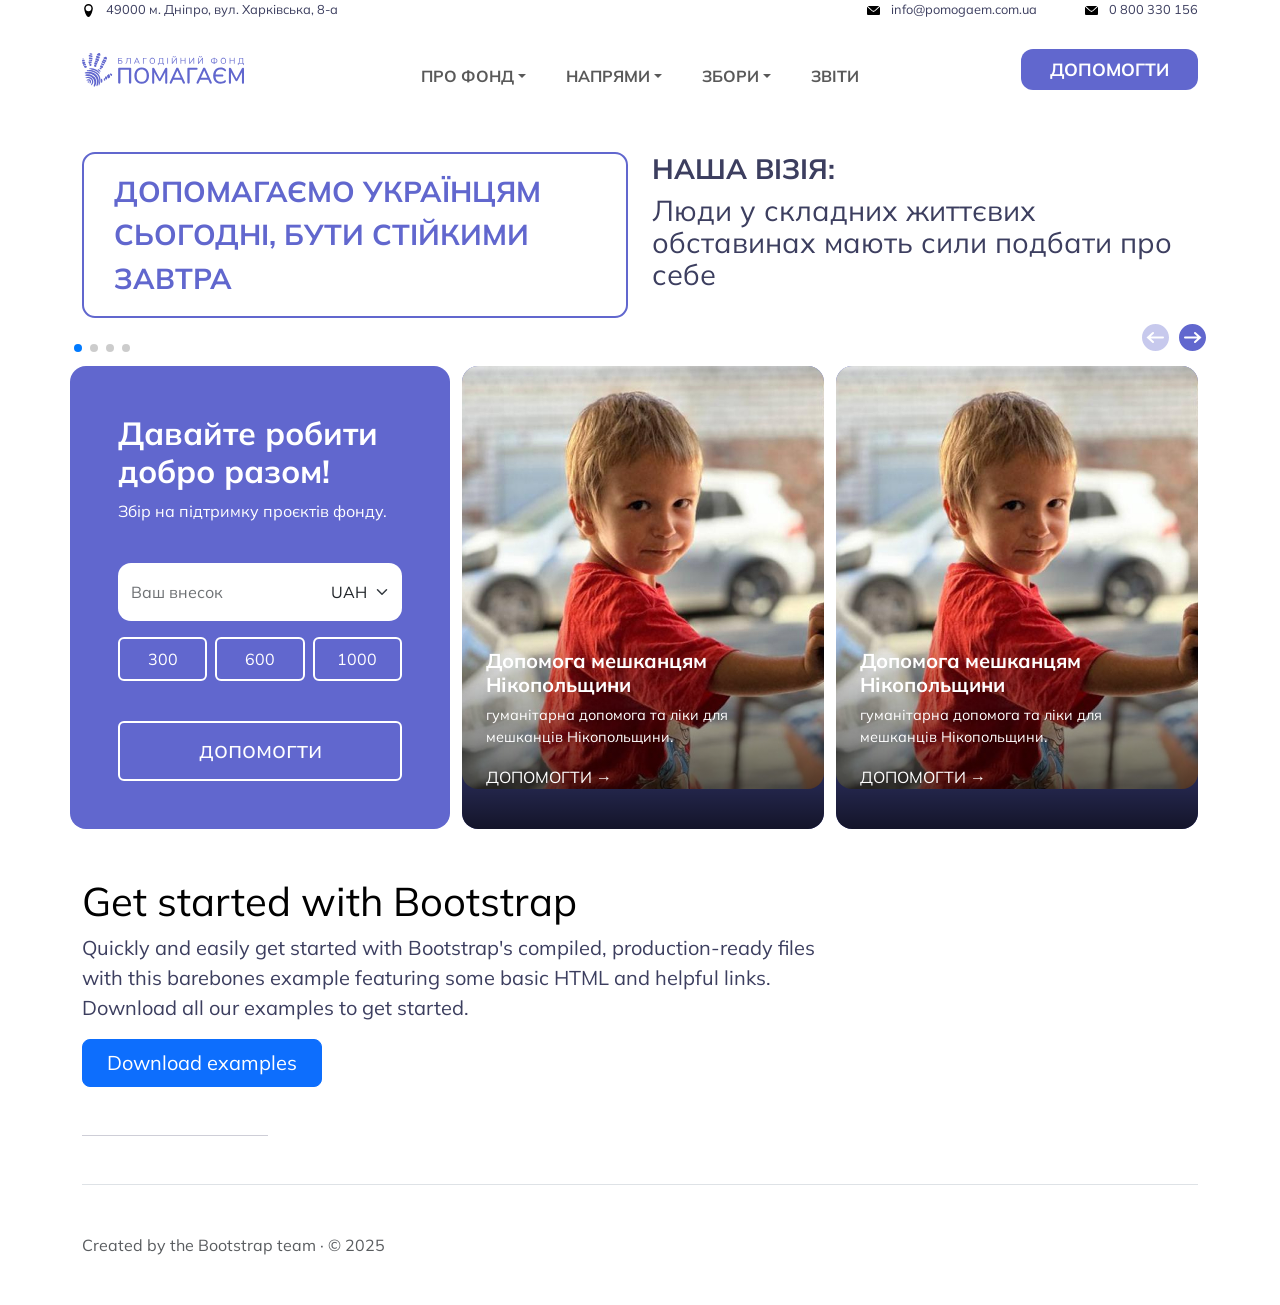
==== index.html @ 949573d8 "pomog" ====
<!doctype html>
<html lang="uk">

<head>
    <meta charset="utf-8">
    <meta name="viewport" content="width=device-width, initial-scale=1">
    <meta name="description" content="">
    <title>Благодійний фонд «Помагаєм» - Давайте робити добро разом!</title>
    <link href="./assets/css/bootstrap.min.css" rel="stylesheet">
    <meta name="theme-color" content="#712cf9">
    <link href="./assets/css/style.css" rel="stylesheet">
    <link href="./assets/css/swiper-bundle.min.css" rel="stylesheet">
</head>

<body>
    <svg xmlns="http://www.w3.org/2000/svg" class="d-none">
        <symbol id="arrow-right-circle" viewBox="0 0 16 16">
            <path d="M8 0a8 8 0 1 1 0 16A8 8 0 0 1 8 0zM4.5 7.5a.5.5 0 0 0 0 1h5.793l-2.147 2.146a.5.5 0 0 0 .708.708l3-3a.5.5 0 0 0 0-.708l-3-3a.5.5 0 1 0-.708.708L10.293 7.5H4.5z"></path>
        </symbol>
        <symbol id="bootstrap" viewBox="0 0 118 94">
            <title>Bootstrap</title>
            <path fill-rule="evenodd" clip-rule="evenodd" d="M24.509 0c-6.733 0-11.715 5.893-11.492 12.284.214 6.14-.064 14.092-2.066 20.577C8.943 39.365 5.547 43.485 0 44.014v5.972c5.547.529 8.943 4.649 10.951 11.153 2.002 6.485 2.28 14.437 2.066 20.577C12.794 88.106 17.776 94 24.51 94H93.5c6.733 0 11.714-5.893 11.491-12.284-.214-6.14.064-14.092 2.066-20.577 2.009-6.504 5.396-10.624 10.943-11.153v-5.972c-5.547-.529-8.934-4.649-10.943-11.153-2.002-6.484-2.28-14.437-2.066-20.577C105.214 5.894 100.233 0 93.5 0H24.508zM80 57.863C80 66.663 73.436 72 62.543 72H44a2 2 0 01-2-2V24a2 2 0 012-2h18.437c9.083 0 15.044 4.92 15.044 12.474 0 5.302-4.01 10.049-9.119 10.88v.277C75.317 46.394 80 51.21 80 57.863zM60.521 28.34H49.948v14.934h8.905c6.884 0 10.68-2.772 10.68-7.727 0-4.643-3.264-7.207-9.012-7.207zM49.948 49.2v16.458H60.91c7.167 0 10.964-2.876 10.964-8.281 0-5.406-3.903-8.178-11.425-8.178H49.948z"></path>
        </symbol>
        <symbol id="pin" viewBox="0 0 6 9">
            <title>Pin</title>
            <path fill-rule="evenodd" clip-rule="evenodd" d="M3 9c1.657 0 3-4.343 3-6a3 3 0 0 0-6 0c0 1.657 1.343 6 3 6Zm0-4a2 2 0 1 0 0-4 2 2 0 0 0 0 4Z" clip-rule="evenodd" />
            </path>
        </symbol>
        <symbol id="mail" viewBox="0 0 13 9">
            <path fill-rule="evenodd" clip-rule="evenodd" d="M.04.718A1 1 0 0 0 0 1v7a1 1 0 0 0 1 1h11a1 1 0 0 0 1-1V1a1 1 0 0 0-.04-.282L8.196 5.115a2.5 2.5 0 0 1-3.392 0L.04.718Zm12.193-.69A1.002 1.002 0 0 0 12 0H1C.92 0 .842.01.767.027L5.483 4.38a1.5 1.5 0 0 0 2.034 0L12.233.027Z" clip-rule="evenodd" />
            </path>
        </symbol>
    </svg>
    <div class="container">
        <div class="row">
            <div class="col-lg-12 ">
                <div class="top_bar pb-3">
                    <a href="/" class="top_bar_link">
                        <svg class="bi me-2" width="13" height="13" role="img" aria-label="Bootstrap">
                            <use xlink:href="#pin"></use>
                        </svg>
                        49000 м. Дніпро, вул. Харківська, 8-а
                    </a>
                    <div class="top_bar_right d-lg-flex gap-5">
                        <a href="mailto:info@pomogaem.com.ua" class="top_bar_link">
                            <svg class="bi me-2" width="13" height="13" role="img" aria-label="Bootstrap">
                                <use xlink:href="#mail"></use>
                            </svg>
                            info@pomogaem.com.ua
                        </a>
                        <a href="tel:0800330156" class="top_bar_link ">
                            <svg class="bi me-2" width="13" height="13" role="img" aria-label="Bootstrap">
                                <use xlink:href="#mail"></use>
                            </svg>
                            0 800 330 156
                        </a>
                    </div>
                </div>
            </div>
            <div class="col-lg-12 ">
                <nav class="navbar navbar-expand-lg mb-5">
                    <button class="navbar-toggler" type="button" data-bs-toggle="collapse" data-bs-target="#navbarsExample11" aria-controls="navbarsExample11" aria-expanded="false" aria-label="Toggle navigation"> <span class="navbar-toggler-icon"></span>
                    </button>
                    <div class="collapse navbar-collapse d-lg-flex">
                        <a class="navbar-brand col-lg-3 me-0" href="#">
                            <img src="./assets/img/brand/logo_top.svg" alt="Логотип БФ «Помагаєм»">
                        </a>
                        <ul class="navbar-nav col-lg-6 gap-4 justify-content-lg-center">
                            <li class="nav-item dropdown"> <a class="nav-link dropdown-toggle" href="#" data-bs-toggle="dropdown" aria-expanded="false">про фонд</a>
                                <ul class="dropdown-menu">
                                    <li><a class="dropdown-item" href="#">Action</a></li>
                                    <li><a class="dropdown-item" href="#">Another action</a></li>
                                    <li><a class="dropdown-item" href="#">Something else here</a></li>
                                </ul>
                            </li>
                            <li class="nav-item dropdown"> <a class="nav-link dropdown-toggle" href="#" data-bs-toggle="dropdown" aria-expanded="false">напрями</a>
                                <ul class="dropdown-menu">
                                    <li><a class="dropdown-item" href="#">Action</a></li>
                                    <li><a class="dropdown-item" href="#">Another action</a></li>
                                    <li><a class="dropdown-item" href="#">Something else here</a></li>
                                </ul>
                            </li>
                            <li class="nav-item dropdown"> <a class="nav-link dropdown-toggle" href="#" data-bs-toggle="dropdown" aria-expanded="false">збори</a>
                                <ul class="dropdown-menu">
                                    <li><a class="dropdown-item" href="#">Action</a></li>
                                    <li><a class="dropdown-item" href="#">Another action</a></li>
                                    <li><a class="dropdown-item" href="#">Something else here</a></li>
                                </ul>
                            </li>
                            <li class="nav-item"> <a class="nav-link" href="#">звіти</a> </li>
                        </ul>
                        <div class="d-lg-flex col-lg-3 justify-content-lg-end">
                            <button class="button-rain btn btn-primary gradient-text">ДОПОМОГТИ</button>
                        </div>
                    </div>
                </nav>
            </div>
        </div>
        <div class="row pb-5">
            <div class="col-lg-6 our_mission anim-dissolve">
                <div class="our_mission_text">Допомагаємо українцям
                    сьогодні, бути стійкими завтра</div>
            </div>
            <div class="col-lg-6 our_vision anim-dissolve">
                <h3 class="text-uppercase"><b>Наша Візія:</b></h3>
                <p>Люди у складних життєвих обставинах мають сили подбати про себе</p>
            </div>
        </div>
        <div class="row pb-5">
            <div class="col-lg-12 m swiper-nav">
                <div class="swiper-pagination"></div>
                <div class="div">
                    <div class="swiper-button-next"></div>
                    <div class="swiper-button-prev"></div>
                </div>
            </div>
            <div class="col-lg-4 bg-primary rounded-4 p-5 text-white">
                <form class="d-flex flex-column">
                    <div class="donation-form-title">
                        <h2><b>Давайте робити добро разом!</b></h2>
                        <p>Збір на підтримку проєктів фонду.</p>
                    </div>
                    <div class="d-flex mt-4">
                        <div class="form-floating w-75 ">
                            <input type="number" class="form-control donation-form-amount" id="floatingInput" placeholder="Ваш внесок">
                            <label for="floatingInput">Ваш внесок</label>
                        </div>
                        <select class="form-select w-25 donation-form-valuta" aria-label="Default select example">
                            <option value="1" selected>UAH</option>
                            <option value="2">USD</option>
                            <option value="3">EUR</option>
                        </select>
                    </div>
                    <div class="d-flex gap-2 my-3">
                        <button class="btn btn-primary donation-form-btn2 w-100" type="button">300</button>
                        <button class="btn btn-primary donation-form-btn2 w-100" type="button">600</button>
                        <button class="btn btn-primary donation-form-btn2 w-100" type="button">1000</button>
                    </div>
                    <button type="submit" class="btn donation-form-btn form-b mt-4 w-100">допомогти</button>
                </form>
            </div>
            <div class="col-lg-8">
                <!-- Swiper -->
                <div class="swiper mySwiper">
                    <div class="swiper-wrapper">
                        <div class="swiper-slide card rounded-4">
                            <div class="slider_main_slide">
                                <img src="./assets/img/card_img.jpg" class="card-img rounded-4" alt="...">
                                <div class="card-img-overlay rounded-4 p-4">
                                    <h5 class="card-title"><b>Допомога мешканцям Нікопольщини</b></h5>
                                    <p class="slider_main_text">гуманітарна допомога та ліки для мешканців Нікопольщини.</p>
                                    <p class="card-text text-uppercase anim-zoom mb-3">Допомогти →</p>
                                </div>
                            </div>
                        </div>
                        <div class="swiper-slide card rounded-4">
                            <div class="slider_main_slide">
                                <img src="./assets/img/card_img.jpg" class="card-img rounded-4" alt="...">
                                <div class="card-img-overlay rounded-4 p-4">
                                    <h5 class="card-title"><b>Допомога мешканцям Нікопольщини</b></h5>
                                    <p class="slider_main_text">гуманітарна допомога та ліки для мешканців Нікопольщини.</p>
                                    <p class="card-text text-uppercase anim-zoom mb-3">Допомогти →</p>
                                </div>
                            </div>
                        </div>
                        <div class="swiper-slide card rounded-4">
                            <div class="slider_main_slide">
                                <img src="./assets/img/card_img.jpg" class="card-img rounded-4" alt="...">
                                <div class="card-img-overlay rounded-4 p-4">
                                    <h5 class="card-title"><b>Допомога мешканцям Нікопольщини</b></h5>
                                    <p class="slider_main_text">гуманітарна допомога та ліки для мешканців Нікопольщини.</p>
                                    <p class="card-text text-uppercase anim-zoom mb-3">Допомогти →</p>
                                </div>
                            </div>
                        </div>
                        <div class="swiper-slide card rounded-4">
                            <div class="slider_main_slide">
                                <img src="./assets/img/card_img.jpg" class="card-img rounded-4" alt="...">
                                <div class="card-img-overlay rounded-4 p-4">
                                    <h5 class="card-title"><b>Допомога мешканцям Нікопольщини</b></h5>
                                    <p class="slider_main_text">гуманітарна допомога та ліки для мешканців Нікопольщини.</p>
                                    <p class="card-text text-uppercase anim-zoom mb-3">Допомогти →</p>
                                </div>
                            </div>
                        </div>
                        <div class="swiper-slide card rounded-4">
                            <div class="slider_main_slide">
                                <img src="./assets/img/card_img.jpg" class="card-img rounded-4" alt="...">
                                <div class="card-img-overlay rounded-4 p-4">
                                    <h5 class="card-title"><b>Допомога мешканцям Нікопольщини</b></h5>
                                    <p class="slider_main_text">гуманітарна допомога та ліки для мешканців Нікопольщини.</p>
                                    <p class="card-text text-uppercase anim-zoom mb-3">Допомогти →</p>
                                </div>
                            </div>
                        </div>
                    </div>
                </div>
            </div>
        </div>
        <main>
            <h1 class="text-body-emphasis">Get started with Bootstrap</h1>
            <p class="fs-5 col-md-8">Quickly and easily get started with Bootstrap's compiled, production-ready files with this barebones example featuring some basic HTML and helpful links. Download all our examples to get started.</p>
            <div class="mb-5"> <a href="../examples" class="btn btn-primary btn-lg px-4">Download examples</a> </div>
            <hr class="col-3 col-md-2 mb-5">
        </main>
        <footer class="pt-5 my-5 text-body-secondary border-top anim-fade-up">
            Created by the Bootstrap team &middot; &copy; 2025
        </footer>
    </div>
    </div>
    <script src="./assets/js/bootstrap.bundle.min.js" class="astro-vvvwv3sm"></script>
    <script src="./assets/js/swiper-bundle.min.js"></script>
    <script>
    document.addEventListener("DOMContentLoaded", function() {
        const elements = document.querySelectorAll("[class*='anim-']"); // ищем все блоки с классом anim-...

        const observer = new IntersectionObserver((entries, observer) => {
            entries.forEach((entry, index) => {
                if (entry.isIntersecting) {
                    // Добавляем класс .visible
                    // С небольшой задержкой (эффект цепочки)
                    setTimeout(() => {
                        entry.target.classList.add("visible");
                    }, index * 150); // задержка 150мс между блоками

                    observer.unobserve(entry.target); // отключаем наблюдение (чтобы не повторялось)
                }
            });
        }, { threshold: 0.2 }); // 20% блока должно быть видно

        elements.forEach(el => observer.observe(el));
    });
    </script>
    <!-- Initialize Swiper -->
    <script>
    var swiper = new Swiper(".mySwiper", {
        slidesPerView: 2,
        spaceBetween: 12,
        pagination: {
            el: ".swiper-pagination",
            clickable: true,
        },
        navigation: {
            nextEl: ".swiper-button-next",
            prevEl: ".swiper-button-prev",
        },
    });
    </script>
</body>

</html>
---- assets/css/style.css ----
/* mulish-regular - cyrillic_latin */
@font-face {
    font-display: swap;
    /* Check https://developer.mozilla.org/en-US/docs/Web/CSS/@font-face/font-display for other options. */
    font-family: 'Mulish';
    font-style: normal;
    font-weight: 400;
    src: url('../fonts/mulish-v17-cyrillic_latin-regular.woff2') format('woff2');
    /* Chrome 36+, Opera 23+, Firefox 39+, Safari 12+, iOS 10+ */
}

/* mulish-italic - cyrillic_latin */
@font-face {
    font-display: swap;
    /* Check https://developer.mozilla.org/en-US/docs/Web/CSS/@font-face/font-display for other options. */
    font-family: 'Mulish';
    font-style: italic;
    font-weight: 400;
    src: url('../fonts/mulish-v17-cyrillic_latin-italic.woff2') format('woff2');
    /* Chrome 36+, Opera 23+, Firefox 39+, Safari 12+, iOS 10+ */
}

/* mulish-700 - cyrillic_latin */
@font-face {
    font-display: swap;
    /* Check https://developer.mozilla.org/en-US/docs/Web/CSS/@font-face/font-display for other options. */
    font-family: 'Mulish';
    font-style: normal;
    font-weight: 700;
    src: url('../fonts/mulish-v17-cyrillic_latin-700.woff2') format('woff2');
    /* Chrome 36+, Opera 23+, Firefox 39+, Safari 12+, iOS 10+ */
}

/* mulish-900 - cyrillic_latin */
@font-face {
    font-display: swap;
    /* Check https://developer.mozilla.org/en-US/docs/Web/CSS/@font-face/font-display for other options. */
    font-family: 'Mulish';
    font-style: normal;
    font-weight: 900;
    src: url('../fonts/mulish-v17-cyrillic_latin-900.woff2') format('woff2');
    /* Chrome 36+, Opera 23+, Firefox 39+, Safari 12+, iOS 10+ */
}


:root,
 [data-bs-theme=light] {
  --bs-primary-rgb: 97, 103, 206;
}






body {
    font-family: 'Mulish';
    color: #3C3E5F;
}


.top_bar {
    display: flex;
    justify-content: space-between;
}

.top_bar_link {
    font-size: 0.8rem;
    color: #3C3E5F;
    text-decoration: none;
}



.navbar-nav ul {
    margin: 0;
    padding: 0;
    list-style: none;
}

.navbar-nav li {
    display: inline-block;
    padding-top: 13px;
    text-transform: uppercase;
    position: relative;
    font-family: 'Mulish';
    color: #3C3E5F;
    font-weight: 600;
}

.navbar-nav a:hover {
    color: #000;
}

.navbar-nav a::before {
    content: '';
    display: block;
    height: 2px;
    background-color: #6167CE;

    position: absolute;
    top: 0;
    width: 0%;

    transition: all ease-in-out 250ms;
}

.navbar-nav a:hover::before {
    width: 100%;
}


.our_mission_text {
    padding: 16px 30px;
    font-size: 1.8rem;
    color: #6167CE;
    ;
    font-weight: 600;
    text-transform: uppercase;
    border: 2px solid #6167CE;
    border-radius: 13px;
}

.our_vision {
    font-size: 1.8rem;
    color: #3C3E5F;
    line-height: 2rem;
}

.donation-form-amount {
   border-radius: 13px 0 0 13px;
   border: none;
}

.donation-form-valuta {
 border-radius: 0 13px 13px 0;
 border: none;
 padding: 0;
}

.donation-form-btn {
    color: #fff;
    background: transparent;
    border: 2px solid white;
    padding: 8px 11px 12px 11px;
    font-size: 1.5rem;
}

.donation-form-btn:hover {
    background: #fff;
    color: #6167CE;
}


.donation-form-btn2 {
    color: #fff;
    background: transparent;
    border: 2px solid white;
    padding: 8px 11px 8px 11px;
    font-size: 1rem;
}

.donation-form-btn2:hover {
    background: #fff;
    color: #6167CE;
    border: 2px solid white;
}


.swiper-nav {    
    position: relative;
    left: 0px;
    top: 0px;
    display: flex;
}


/* animation start*/

/* Dissolve (растворение + лёгкое увеличение) */
.anim-dissolve {
    opacity: 0;
    transform: scale(0.95);
    transition: opacity 1.2s ease, transform 1.2s ease;
}

.anim-dissolve.visible {
    opacity: 1;
    transform: scale(1);
}

/* Slide-in-left */
.anim-slide-left {
    opacity: 0;
    transform: translateX(-80px);
    transition: opacity 1.2s ease, transform 1.2s ease;
}

.anim-slide-left.visible {
    opacity: 1;
    transform: translateX(0);
}

/* Slide-in-right */
.anim-slide-right {
    opacity: 0;
    transform: translateX(80px);
    transition: opacity 1.2s ease, transform 1.2s ease;
}

.anim-slide-right.visible {
    opacity: 1;
    transform: translateX(0);
}

/* Fade-up */
.anim-fade-up {
    opacity: 0;
    transform: translateY(60px);
    transition: opacity 1.3s cubic-bezier(0.25, 1, 0.3, 1), transform 1.3s cubic-bezier(0.25, 1, 0.3, 1);
}

.anim-fade-up.visible {
    opacity: 1;
    transform: translateY(0);
}

/* Blur-in */
.anim-blur {
    opacity: 0;
    filter: blur(12px);
    transition: opacity 1.4s ease, filter 1.4s ease;
}

.anim-blur.visible {
    opacity: 1;
    filter: blur(0);
}

/* Zoom-in */
.anim-zoom {
    opacity: 0;
    transform: scale(0.85);
    transition: opacity 1.2s ease, transform 1.2s ease;
}

.anim-zoom.visible {
    opacity: 1;
    transform: scale(1);
}


.gradient-overlay {
  background: linear-gradient(to bottom, rgba(0, 0, 0, 0.8), transparent);
  /* Adjust direction (to top, to right, to left, or degrees like 90deg) */
  /* Adjust color stops and their transparency (alpha value from 0 to 1) */
}


/* animation end*/

.swiper {
    width: 100%;
    height: 100%;
}

.swiper-slide {
    display: flex;
    justify-content: center;
    align-items: center;
    background: #6167CE;
    border-radius: 26px;
    border: none;
}

.slider_main_slide {
  color: #fff;
}

.slider_main_text {
  font-size: 0.9rem;
}

.card-img-overlay {
  top: auto;
   background: linear-gradient(to top, rgba(0, 0, 0, 0.8), transparent);
  /* Adjust direction (to top, to right, to left, or degrees like 90deg) */
  /* Adjust color stops and their transparency (alpha value from 0 to 1) */
}

.swiper-slide img {
    display: block;
    width: 100%;
    height: 100%;
    object-fit: cover;
}


.button-rain {
    padding: 7px 29px;
    font-size: 1.1rem;
    font-weight: 600;
    cursor: pointer;
    border: 0px;
    background: transparent;
    position: relative;
    transition: all .2s;
    overflow: hidden;
    color: #fff;
    border-radius: 12px;
    box-shadow: 0px -0px 0px 0px rgba(143, 64, 248, .5), 0px 0px 0px 0px rgba(39, 200, 255, .5);
}

.button-rain::after {
    content: '';
    width: 400px;
    height: 400px;
    position: absolute;
    top: -50px;
    left: -100px;
    background-image: linear-gradient(225deg, #6167ce 0%, #6167ce 50% 50%, #0dcaf0 100%);
    z-index: -1;
    transition: all .5s;
}

.button-rain:hover::after {
    transform: rotate(150deg);

}

.button-rain:hover {
    transform: translate(0, px);
    box-shadow: 10px -10px 25px 0px rgba(143, 64, 248, .25), -10px 10px 25px 0px rgba(39, 200, 255, .25);
    background: linear-gradient(124deg, #ff2400, #e81d1d, #e8b71d, #e3e81d, #1de840, #1ddde8, #2b1de8, #dd00f3, #dd00f3);
    background-size: 200% 100%;
    /* Make the gradient larger than the element */
    -webkit-animation: rainbow 18s ease infinite;
    -z-animation: rainbow 18s ease infinite;
    -o-animation: rainbow 18s ease infinite;
    animation: rainbow 18s ease infinite;
}

@-webkit-keyframes rainbow {
    0% {
        background-position: 0% 82%
    }

    50% {
        background-position: 100% 19%
    }

    100% {
        background-position: 0% 82%
    }
}

@-moz-keyframes rainbow {
    0% {
        background-position: 0% 82%
    }

    50% {
        background-position: 100% 19%
    }

    100% {
        background-position: 0% 82%
    }
}

@-o-keyframes rainbow {
    0% {
        background-position: 0% 82%
    }

    50% {
        background-position: 100% 19%
    }

    100% {
        background-position: 0% 82%
    }
}

@keyframes rainbow {
    0% {
        background-position: 0% 82%
    }

    50% {
        background-position: 100% 19%
    }

    100% {
        background-position: 0% 82%
    }
}
}

@keyframes rainbow-shift {
    0% {
        background-position: 0% 50%;
    }

    100% {
        background-position: 100% 50%;
    }
}
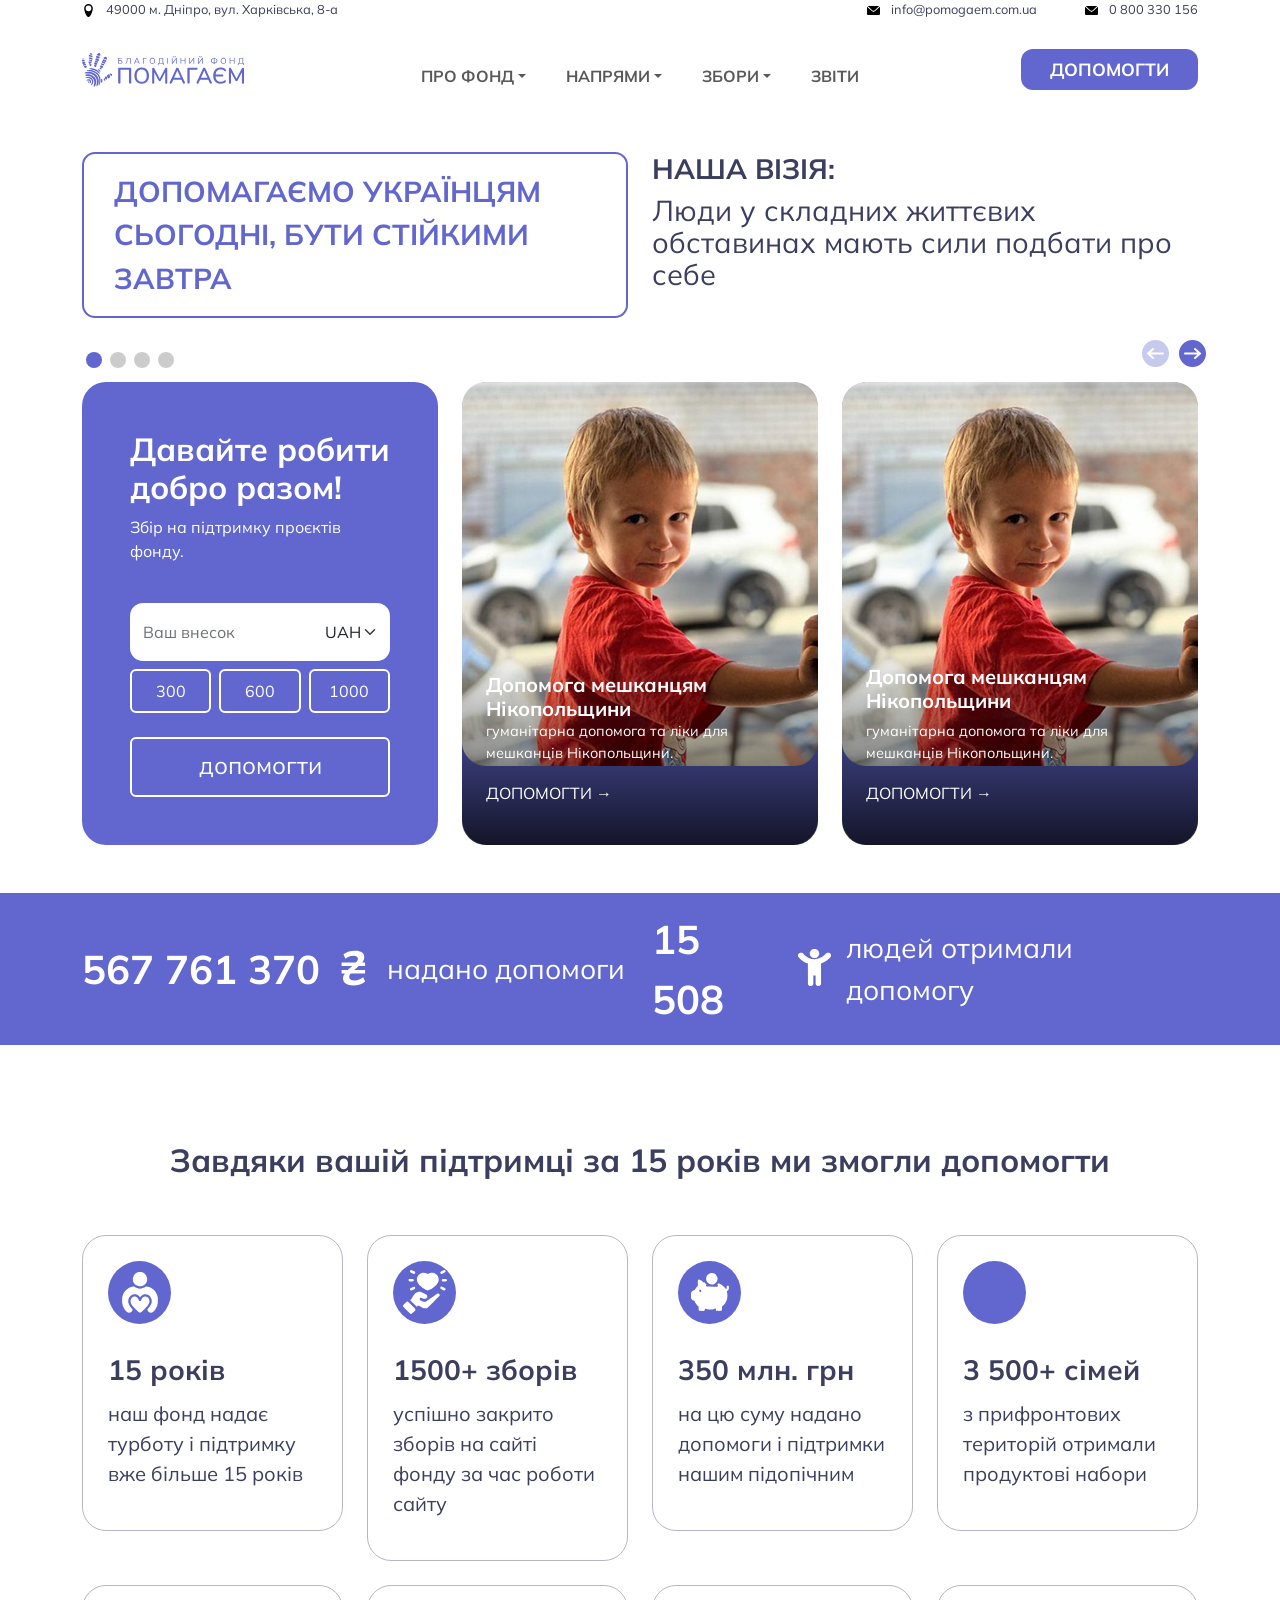
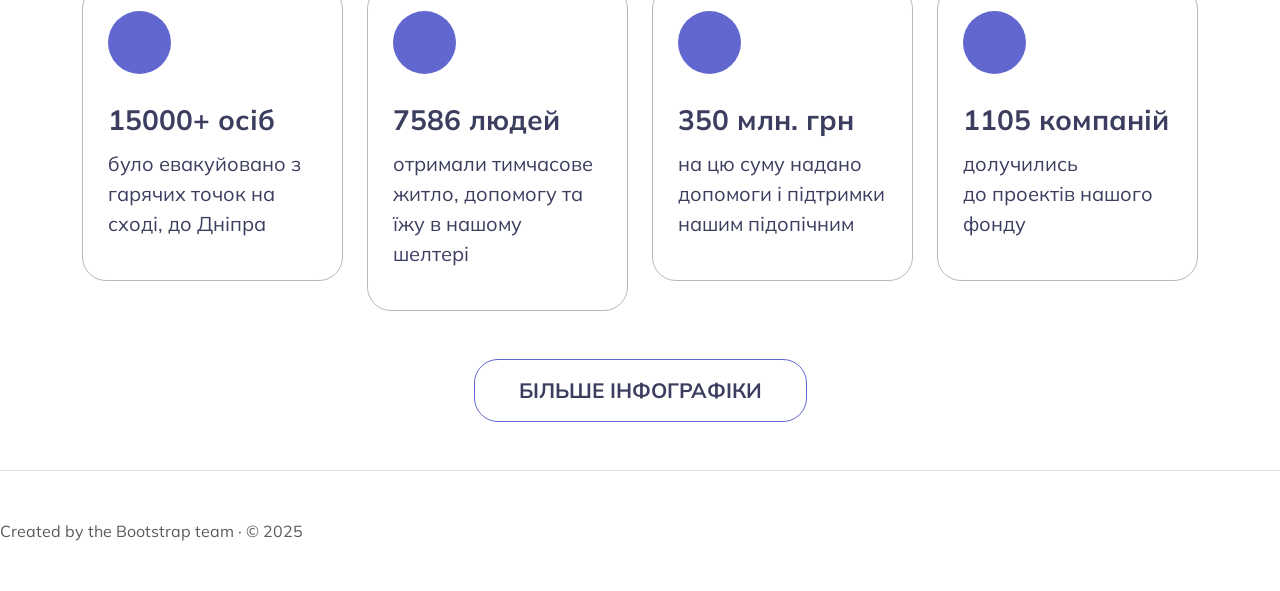
==== commit 94d04c67: "new2" ====
--- a/index.html
+++ b/index.html
@@ -4,7 +4,8 @@
 <head>
     <meta charset="utf-8">
     <meta name="viewport" content="width=device-width, initial-scale=1">
-    <meta name="description" content="">
+    <meta name="description"
+        content="Благодійний фонд «Помагаєм» допомагає українцям у складних життєвих обставинах, підтримує гуманітарні проєкти та сприяє стійкості суспільства.">
     <title>Благодійний фонд «Помагаєм» - Давайте робити добро разом!</title>
     <link href="./assets/css/bootstrap.min.css" rel="stylesheet">
     <meta name="theme-color" content="#712cf9">
@@ -15,19 +16,27 @@
 <body>
     <svg xmlns="http://www.w3.org/2000/svg" class="d-none">
         <symbol id="arrow-right-circle" viewBox="0 0 16 16">
-            <path d="M8 0a8 8 0 1 1 0 16A8 8 0 0 1 8 0zM4.5 7.5a.5.5 0 0 0 0 1h5.793l-2.147 2.146a.5.5 0 0 0 .708.708l3-3a.5.5 0 0 0 0-.708l-3-3a.5.5 0 1 0-.708.708L10.293 7.5H4.5z"></path>
+            <path
+                d="M8 0a8 8 0 1 1 0 16A8 8 0 0 1 8 0zM4.5 7.5a.5.5 0 0 0 0 1h5.793l-2.147 2.146a.5.5 0 0 0 .708.708l3-3a.5.5 0 0 0 0-.708l-3-3a.5.5 0 1 0-.708.708L10.293 7.5H4.5z">
+            </path>
         </symbol>
         <symbol id="bootstrap" viewBox="0 0 118 94">
             <title>Bootstrap</title>
-            <path fill-rule="evenodd" clip-rule="evenodd" d="M24.509 0c-6.733 0-11.715 5.893-11.492 12.284.214 6.14-.064 14.092-2.066 20.577C8.943 39.365 5.547 43.485 0 44.014v5.972c5.547.529 8.943 4.649 10.951 11.153 2.002 6.485 2.28 14.437 2.066 20.577C12.794 88.106 17.776 94 24.51 94H93.5c6.733 0 11.714-5.893 11.491-12.284-.214-6.14.064-14.092 2.066-20.577 2.009-6.504 5.396-10.624 10.943-11.153v-5.972c-5.547-.529-8.934-4.649-10.943-11.153-2.002-6.484-2.28-14.437-2.066-20.577C105.214 5.894 100.233 0 93.5 0H24.508zM80 57.863C80 66.663 73.436 72 62.543 72H44a2 2 0 01-2-2V24a2 2 0 012-2h18.437c9.083 0 15.044 4.92 15.044 12.474 0 5.302-4.01 10.049-9.119 10.88v.277C75.317 46.394 80 51.21 80 57.863zM60.521 28.34H49.948v14.934h8.905c6.884 0 10.68-2.772 10.68-7.727 0-4.643-3.264-7.207-9.012-7.207zM49.948 49.2v16.458H60.91c7.167 0 10.964-2.876 10.964-8.281 0-5.406-3.903-8.178-11.425-8.178H49.948z"></path>
+            <path fill-rule="evenodd" clip-rule="evenodd"
+                d="M24.509 0c-6.733 0-11.715 5.893-11.492 12.284.214 6.14-.064 14.092-2.066 20.577C8.943 39.365 5.547 43.485 0 44.014v5.972c5.547.529 8.943 4.649 10.951 11.153 2.002 6.485 2.28 14.437 2.066 20.577C12.794 88.106 17.776 94 24.51 94H93.5c6.733 0 11.714-5.893 11.491-12.284-.214-6.14.064-14.092 2.066-20.577 2.009-6.504 5.396-10.624 10.943-11.153v-5.972c-5.547-.529-8.934-4.649-10.943-11.153-2.002-6.484-2.28-14.437-2.066-20.577C105.214 5.894 100.233 0 93.5 0H24.508zM80 57.863C80 66.663 73.436 72 62.543 72H44a2 2 0 01-2-2V24a2 2 0 012-2h18.437c9.083 0 15.044 4.92 15.044 12.474 0 5.302-4.01 10.049-9.119 10.88v.277C75.317 46.394 80 51.21 80 57.863zM60.521 28.34H49.948v14.934h8.905c6.884 0 10.68-2.772 10.68-7.727 0-4.643-3.264-7.207-9.012-7.207zM49.948 49.2v16.458H60.91c7.167 0 10.964-2.876 10.964-8.281 0-5.406-3.903-8.178-11.425-8.178H49.948z">
+            </path>
         </symbol>
         <symbol id="pin" viewBox="0 0 6 9">
             <title>Pin</title>
-            <path fill-rule="evenodd" clip-rule="evenodd" d="M3 9c1.657 0 3-4.343 3-6a3 3 0 0 0-6 0c0 1.657 1.343 6 3 6Zm0-4a2 2 0 1 0 0-4 2 2 0 0 0 0 4Z" clip-rule="evenodd" />
+            <path fill-rule="evenodd" clip-rule="evenodd"
+                d="M3 9c1.657 0 3-4.343 3-6a3 3 0 0 0-6 0c0 1.657 1.343 6 3 6Zm0-4a2 2 0 1 0 0-4 2 2 0 0 0 0 4Z"
+                clip-rule="evenodd" />
             </path>
         </symbol>
         <symbol id="mail" viewBox="0 0 13 9">
-            <path fill-rule="evenodd" clip-rule="evenodd" d="M.04.718A1 1 0 0 0 0 1v7a1 1 0 0 0 1 1h11a1 1 0 0 0 1-1V1a1 1 0 0 0-.04-.282L8.196 5.115a2.5 2.5 0 0 1-3.392 0L.04.718Zm12.193-.69A1.002 1.002 0 0 0 12 0H1C.92 0 .842.01.767.027L5.483 4.38a1.5 1.5 0 0 0 2.034 0L12.233.027Z" clip-rule="evenodd" />
+            <path fill-rule="evenodd" clip-rule="evenodd"
+                d="M.04.718A1 1 0 0 0 0 1v7a1 1 0 0 0 1 1h11a1 1 0 0 0 1-1V1a1 1 0 0 0-.04-.282L8.196 5.115a2.5 2.5 0 0 1-3.392 0L.04.718Zm12.193-.69A1.002 1.002 0 0 0 12 0H1C.92 0 .842.01.767.027L5.483 4.38a1.5 1.5 0 0 0 2.034 0L12.233.027Z"
+                clip-rule="evenodd" />
             </path>
         </symbol>
     </svg>
@@ -59,28 +68,33 @@
             </div>
             <div class="col-lg-12 ">
                 <nav class="navbar navbar-expand-lg mb-5">
-                    <button class="navbar-toggler" type="button" data-bs-toggle="collapse" data-bs-target="#navbarsExample11" aria-controls="navbarsExample11" aria-expanded="false" aria-label="Toggle navigation"> <span class="navbar-toggler-icon"></span>
+                    <button class="navbar-toggler" type="button" data-bs-toggle="collapse"
+                        data-bs-target="#navbarsExample11" aria-controls="navbarsExample11" aria-expanded="false"
+                        aria-label="Toggle navigation"> <span class="navbar-toggler-icon"></span>
                     </button>
                     <div class="collapse navbar-collapse d-lg-flex">
                         <a class="navbar-brand col-lg-3 me-0" href="#">
                             <img src="./assets/img/brand/logo_top.svg" alt="Логотип БФ «Помагаєм»">
                         </a>
                         <ul class="navbar-nav col-lg-6 gap-4 justify-content-lg-center">
-                            <li class="nav-item dropdown"> <a class="nav-link dropdown-toggle" href="#" data-bs-toggle="dropdown" aria-expanded="false">про фонд</a>
+                            <li class="nav-item dropdown"> <a class="nav-link dropdown-toggle" href="#"
+                                    data-bs-toggle="dropdown" aria-expanded="false">про фонд</a>
                                 <ul class="dropdown-menu">
                                     <li><a class="dropdown-item" href="#">Action</a></li>
                                     <li><a class="dropdown-item" href="#">Another action</a></li>
                                     <li><a class="dropdown-item" href="#">Something else here</a></li>
                                 </ul>
                             </li>
-                            <li class="nav-item dropdown"> <a class="nav-link dropdown-toggle" href="#" data-bs-toggle="dropdown" aria-expanded="false">напрями</a>
+                            <li class="nav-item dropdown"> <a class="nav-link dropdown-toggle" href="#"
+                                    data-bs-toggle="dropdown" aria-expanded="false">напрями</a>
                                 <ul class="dropdown-menu">
                                     <li><a class="dropdown-item" href="#">Action</a></li>
                                     <li><a class="dropdown-item" href="#">Another action</a></li>
                                     <li><a class="dropdown-item" href="#">Something else here</a></li>
                                 </ul>
                             </li>
-                            <li class="nav-item dropdown"> <a class="nav-link dropdown-toggle" href="#" data-bs-toggle="dropdown" aria-expanded="false">збори</a>
+                            <li class="nav-item dropdown"> <a class="nav-link dropdown-toggle" href="#"
+                                    data-bs-toggle="dropdown" aria-expanded="false">збори</a>
                                 <ul class="dropdown-menu">
                                     <li><a class="dropdown-item" href="#">Action</a></li>
                                     <li><a class="dropdown-item" href="#">Another action</a></li>
@@ -107,144 +121,278 @@
             </div>
         </div>
         <div class="row pb-5">
-            <div class="col-lg-12 m swiper-nav">
+            <div class="col-lg-12 mt-3 swiper-nav">
                 <div class="swiper-pagination"></div>
                 <div class="div">
                     <div class="swiper-button-next"></div>
                     <div class="swiper-button-prev"></div>
                 </div>
             </div>
-            <div class="col-lg-4 bg-primary rounded-4 p-5 text-white">
-                <form class="d-flex flex-column">
-                    <div class="donation-form-title">
-                        <h2><b>Давайте робити добро разом!</b></h2>
-                        <p>Збір на підтримку проєктів фонду.</p>
-                    </div>
-                    <div class="d-flex mt-4">
-                        <div class="form-floating w-75 ">
-                            <input type="number" class="form-control donation-form-amount" id="floatingInput" placeholder="Ваш внесок">
-                            <label for="floatingInput">Ваш внесок</label>
-                        </div>
-                        <select class="form-select w-25 donation-form-valuta" aria-label="Default select example">
-                            <option value="1" selected>UAH</option>
-                            <option value="2">USD</option>
-                            <option value="3">EUR</option>
-                        </select>
-                    </div>
-                    <div class="d-flex gap-2 my-3">
-                        <button class="btn btn-primary donation-form-btn2 w-100" type="button">300</button>
-                        <button class="btn btn-primary donation-form-btn2 w-100" type="button">600</button>
-                        <button class="btn btn-primary donation-form-btn2 w-100" type="button">1000</button>
-                    </div>
-                    <button type="submit" class="btn donation-form-btn form-b mt-4 w-100">допомогти</button>
-                </form>
+            <div class="col-lg-4 ">
+                <div class="bg-primary rounded-24 p-5 text-white donation-form-box">
+                    <form class="d-flex flex-column">
+                        <div class="donation-form-title">
+                            <h2><b>Давайте робити добро разом!</b></h2>
+                            <p>Збір на підтримку проєктів фонду.</p>
+                        </div>
+                        <div class="d-flex mt-4">
+                            <div class="form-floating w-75 ">
+                                <input type="number" class="form-control donation-form-amount" id="floatingInput"
+                                    placeholder="Ваш внесок">
+                                <label for="floatingInput">Ваш внесок</label>
+                            </div>
+                            <select class="form-select w-25 donation-form-valuta" aria-label="Default select example">
+                                <option value="1" selected>UAH</option>
+                                <option value="2">USD</option>
+                                <option value="3">EUR</option>
+                            </select>
+                        </div>
+                        <div class="d-flex gap-2 my-2">
+                            <button class="btn btn-primary donation-form-btn2 w-100" type="button">300</button>
+                            <button class="btn btn-primary donation-form-btn2 w-100" type="button">600</button>
+                            <button class="btn btn-primary donation-form-btn2 w-100" type="button">1000</button>
+                        </div>
+                        <button type="submit" class="btn donation-form-btn form-b mt-3 w-100">допомогти</button>
+                    </form>
+                </div>
             </div>
             <div class="col-lg-8">
                 <!-- Swiper -->
                 <div class="swiper mySwiper">
                     <div class="swiper-wrapper">
-                        <div class="swiper-slide card rounded-4">
-                            <div class="slider_main_slide">
-                                <img src="./assets/img/card_img.jpg" class="card-img rounded-4" alt="...">
-                                <div class="card-img-overlay rounded-4 p-4">
-                                    <h5 class="card-title"><b>Допомога мешканцям Нікопольщини</b></h5>
-                                    <p class="slider_main_text">гуманітарна допомога та ліки для мешканців Нікопольщини.</p>
-                                    <p class="card-text text-uppercase anim-zoom mb-3">Допомогти →</p>
-                                </div>
-                            </div>
-                        </div>
-                        <div class="swiper-slide card rounded-4">
-                            <div class="slider_main_slide">
-                                <img src="./assets/img/card_img.jpg" class="card-img rounded-4" alt="...">
-                                <div class="card-img-overlay rounded-4 p-4">
-                                    <h5 class="card-title"><b>Допомога мешканцям Нікопольщини</b></h5>
-                                    <p class="slider_main_text">гуманітарна допомога та ліки для мешканців Нікопольщини.</p>
-                                    <p class="card-text text-uppercase anim-zoom mb-3">Допомогти →</p>
-                                </div>
-                            </div>
-                        </div>
-                        <div class="swiper-slide card rounded-4">
-                            <div class="slider_main_slide">
-                                <img src="./assets/img/card_img.jpg" class="card-img rounded-4" alt="...">
-                                <div class="card-img-overlay rounded-4 p-4">
-                                    <h5 class="card-title"><b>Допомога мешканцям Нікопольщини</b></h5>
-                                    <p class="slider_main_text">гуманітарна допомога та ліки для мешканців Нікопольщини.</p>
-                                    <p class="card-text text-uppercase anim-zoom mb-3">Допомогти →</p>
-                                </div>
-                            </div>
-                        </div>
-                        <div class="swiper-slide card rounded-4">
-                            <div class="slider_main_slide">
-                                <img src="./assets/img/card_img.jpg" class="card-img rounded-4" alt="...">
-                                <div class="card-img-overlay rounded-4 p-4">
-                                    <h5 class="card-title"><b>Допомога мешканцям Нікопольщини</b></h5>
-                                    <p class="slider_main_text">гуманітарна допомога та ліки для мешканців Нікопольщини.</p>
-                                    <p class="card-text text-uppercase anim-zoom mb-3">Допомогти →</p>
-                                </div>
-                            </div>
-                        </div>
-                        <div class="swiper-slide card rounded-4">
-                            <div class="slider_main_slide">
-                                <img src="./assets/img/card_img.jpg" class="card-img rounded-4" alt="...">
-                                <div class="card-img-overlay rounded-4 p-4">
-                                    <h5 class="card-title"><b>Допомога мешканцям Нікопольщини</b></h5>
-                                    <p class="slider_main_text">гуманітарна допомога та ліки для мешканців Нікопольщини.</p>
-                                    <p class="card-text text-uppercase anim-zoom mb-3">Допомогти →</p>
-                                </div>
-                            </div>
-                        </div>
-                    </div>
-                </div>
-            </div>
-        </div>
-        <main>
-            <h1 class="text-body-emphasis">Get started with Bootstrap</h1>
-            <p class="fs-5 col-md-8">Quickly and easily get started with Bootstrap's compiled, production-ready files with this barebones example featuring some basic HTML and helpful links. Download all our examples to get started.</p>
-            <div class="mb-5"> <a href="../examples" class="btn btn-primary btn-lg px-4">Download examples</a> </div>
-            <hr class="col-3 col-md-2 mb-5">
-        </main>
-        <footer class="pt-5 my-5 text-body-secondary border-top anim-fade-up">
-            Created by the Bootstrap team &middot; &copy; 2025
-        </footer>
+                        <div class="swiper-slide  rounded-24">
+                            <div class="slider_main_slide">
+                                <img src="./assets/img/card_img.jpg" class="card-img rounded-24" alt="...">
+                                <div class="card-img-overlay rounded-24 p-4">
+                                    <h5 class="card-title"><b>Допомога мешканцям Нікопольщини</b></h5>
+                                    <p class="slider_main_text">гуманітарна допомога та ліки для мешканців Нікопольщини.
+                                    </p>
+                                    <p class="card-text text-uppercase anim-zoom mb-3">Допомогти →</p>
+                                </div>
+                            </div>
+                        </div>
+                        <div class="swiper-slide card rounded-24">
+                            <div class="slider_main_slide">
+                                <img src="./assets/img/card_img.jpg" class="card-img rounded-24" alt="...">
+                                <div class="card-img-overlay rounded-24 p-4">
+                                    <h5 class="card-title"><b>Допомога мешканцям Нікопольщини</b></h5>
+                                    <p class="slider_main_text">гуманітарна допомога та ліки для мешканців Нікопольщини.
+                                    </p>
+                                    <p class="card-text text-uppercase anim-zoom mb-3">Допомогти →</p>
+                                </div>
+                            </div>
+                        </div>
+                        <div class="swiper-slide card rounded-24">
+                            <div class="slider_main_slide">
+                                <img src="./assets/img/card_img.jpg" class="card-img rounded-24" alt="...">
+                                <div class="card-img-overlay rounded-24 p-4">
+                                    <h5 class="card-title"><b>Допомога мешканцям Нікопольщини</b></h5>
+                                    <p class="slider_main_text">гуманітарна допомога та ліки для мешканців Нікопольщини.
+                                    </p>
+                                    <p class="card-text text-uppercase anim-zoom mb-3">Допомогти →</p>
+                                </div>
+                            </div>
+                        </div>
+                        <div class="swiper-slide card rounded-24">
+                            <div class="slider_main_slide">
+                                <img src="./assets/img/card_img.jpg" class="card-img rounded-24" alt="...">
+                                <div class="card-img-overlay rounded-24 p-4">
+                                    <h5 class="card-title"><b>Допомога мешканцям Нікопольщини</b></h5>
+                                    <p class="slider_main_text">гуманітарна допомога та ліки для мешканців Нікопольщини.
+                                    </p>
+                                    <p class="card-text text-uppercase anim-zoom mb-3">Допомогти →</p>
+                                </div>
+                            </div>
+                        </div>
+                        <div class="swiper-slide card rounded-24">
+                            <div class="slider_main_slide">
+                                <img src="./assets/img/card_img.jpg" class="card-img rounded-24" alt="...">
+                                <div class="card-img-overlay rounded-24 p-4">
+                                    <h5 class="card-title"><b>Допомога мешканцям Нікопольщини</b></h5>
+                                    <p class="slider_main_text">гуманітарна допомога та ліки для мешканців Нікопольщини.
+                                    </p>
+                                    <p class="card-text text-uppercase anim-zoom mb-3">Допомогти →</p>
+                                </div>
+                            </div>
+                        </div>
+                    </div>
+                </div>
+                <!-- Swiper end -->
+            </div>
+        </div>
     </div>
+
+    <div class="container-fluid stats_main anim-fade-up">
+        <div class="container">
+            <div class="row py-3">
+
+                <div class="col-lg-6 d-flex align-items-center gap-2">
+                    <div class="stats_main_number fs-1 fw-bold">567 761 370</div>
+                    <img src="./assets/img/icons/icon_hrivna.svg" alt="Іконка гривня">
+                    <div class="fs-3 ml-4">надано допомоги</div>
+                </div>
+                <div class="col-lg-6 d-flex align-items-center justify-content-end gap-2">
+                    <div class="stats_main_number fs-1 fw-bold">15 508</div>
+                    <img src="./assets/img/icons/icon_person.svg" alt="Іконка людина">
+                    <div class="fs-3 ml-4">людей отримали допомогу</div>
+                </div>
+            </div>
+        </div>
+
+    </div>
+
+
+
+    <main>
+
+        <div class="container pt-lg-5">
+            <div class="row">
+                <div class="col-lg-12 text-center my-5">
+                    <h2 class="fw-bold">Завдяки вашій підтримці за 15 років ми змогли допомогти</h2>
+                </div>
+
+                <div class="col-lg-3">
+                    <div class="stats_item">
+                        <div class="stats_item_icon">
+                            <img src="assets/img/icons/icon_volonteer.svg" class="anim-fade-up" alt="Іконка волонтер">
+                        </div>
+                        <div class="stats_item_title fs-3 fw-bold">15 років</div>
+                        <p class="stats_item_text fs-5 pt-2">наш фонд надає турботу і підтримку вже більше 15 років</p>
+                    </div>
+                </div>
+
+
+                <div class="col-lg-3">
+                    <div class="stats_item">
+                        <div class="stats_item_icon">
+                            <img src="assets/img/icons/icon_zbori.svg" class="anim-fade-up" alt="Іконка волонтер">
+                        </div>
+                        <div class="stats_item_title fs-3 fw-bold">1500+ зборів </div>
+                        <p class="stats_item_text fs-5 pt-2">успішно закрито зборів на сайті фонду за час роботи сайту
+                        </p>
+                    </div>
+                </div>
+
+
+                <div class="col-lg-3">
+                    <div class="stats_item">
+                        <div class="stats_item_icon">
+                            <img src="assets/img/icons/icon_piggi.svg" class="anim-fade-up" alt="Іконка волонтер">
+                        </div>
+                        <div class="stats_item_title fs-3 fw-bold">350 млн. грн</div>
+                        <p class="stats_item_text fs-5 pt-2">на цю суму надано допомоги і підтримки нашим підопічним</p>
+                    </div>
+                </div>
+
+
+                <div class="col-lg-3">
+                    <div class="stats_item">
+                        <div class="stats_item_icon">
+                            <img src="assets/img/icons/icon_humanitarian.svg" class="anim-fade-up"
+                                alt="Іконка волонтер">
+                        </div>
+                        <div class="stats_item_title fs-3 fw-bold">3 500+ сімей</div>
+                        <p class="stats_item_text fs-5 pt-2">з прифронтових територій отримали продуктові набори </p>
+                    </div>
+                </div>
+
+
+                <div class="col-lg-3">
+                    <div class="stats_item">
+                        <div class="stats_item_icon">
+                            <img src="assets/img/icons/icon_bus.svg" class="anim-fade-up" alt="Іконка волонтер">
+                        </div>
+                        <div class="stats_item_title fs-3 fw-bold">15000+ осіб</div>
+                        <p class="stats_item_text fs-5 pt-2">було евакуйовано з гарячих точок на сході, до Дніпра</p>
+                    </div>
+                </div>
+
+
+                <div class="col-lg-3">
+                    <div class="stats_item">
+                        <div class="stats_item_icon">
+                            <img src="assets/img/icons/icon_home.svg" class="anim-fade-up" alt="Іконка волонтер">
+                        </div>
+                        <div class="stats_item_title fs-3 fw-bold">7586 людей</div>
+                        <p class="stats_item_text fs-5 pt-2">отримали тимчасове житло, допомогу та їжу в нашому шелтері
+                        </p>
+                    </div>
+                </div>
+
+
+                <div class="col-lg-3">
+                    <div class="stats_item">
+                        <div class="stats_item_icon">
+                            <img src="assets/img/icons/icon_ic.svg" class="anim-fade-up" alt="Іконка волонтер">
+                        </div>
+                        <div class="stats_item_title fs-3 fw-bold">350 млн. грн</div>
+                        <p class="stats_item_text fs-5 pt-2">на цю суму надано допомоги і підтримки нашим підопічним</p>
+                    </div>
+                </div>
+
+
+                <div class="col-lg-3">
+                    <div class="stats_item">
+                        <div class="stats_item_icon">
+                            <img src="assets/img/icons/icon_soc.svg" class="anim-fade-up" alt="Іконка волонтер">
+                        </div>
+                        <div class="stats_item_title fs-3 fw-bold">1105 компаній</div>
+                        <p class="stats_item_text fs-5 pt-2">долучились<br /> до проектів нашого фонду </p>
+                    </div>
+                </div>
+
+                <div class="col-12 text-center mt-4">
+                    <a href="" class="btn btn-ghost">БІЛЬШЕ ІНФОГРАФІКИ</a>
+                </div>
+
+
+            </div>
+        </div>
+
+
+
+    </main>
+    <footer class="pt-5 my-5 text-body-secondary border-top anim-fade-up">
+        Created by the Bootstrap team &middot; &copy; 2025
+    </footer>
     </div>
     <script src="./assets/js/bootstrap.bundle.min.js" class="astro-vvvwv3sm"></script>
     <script src="./assets/js/swiper-bundle.min.js"></script>
     <script>
-    document.addEventListener("DOMContentLoaded", function() {
-        const elements = document.querySelectorAll("[class*='anim-']"); // ищем все блоки с классом anim-...
-
-        const observer = new IntersectionObserver((entries, observer) => {
-            entries.forEach((entry, index) => {
-                if (entry.isIntersecting) {
-                    // Добавляем класс .visible
-                    // С небольшой задержкой (эффект цепочки)
-                    setTimeout(() => {
-                        entry.target.classList.add("visible");
-                    }, index * 150); // задержка 150мс между блоками
-
-                    observer.unobserve(entry.target); // отключаем наблюдение (чтобы не повторялось)
-                }
-            });
-        }, { threshold: 0.2 }); // 20% блока должно быть видно
-
-        elements.forEach(el => observer.observe(el));
-    });
+        document.addEventListener("DOMContentLoaded", function () {
+            const elements = document.querySelectorAll("[class*='anim-']"); // ищем все блоки с классом anim-...
+
+            const observer = new IntersectionObserver((entries, observer) => {
+                entries.forEach((entry, index) => {
+                    if (entry.isIntersecting) {
+                        // Добавляем класс .visible
+                        // С небольшой задержкой (эффект цепочки)
+                        setTimeout(() => {
+                            entry.target.classList.add("visible");
+                        }, index * 150); // задержка 150мс между блоками
+
+                        observer.unobserve(entry.target); // отключаем наблюдение (чтобы не повторялось)
+                    }
+                });
+            }, { threshold: 0.2 }); // 20% блока должно быть видно
+
+            elements.forEach(el => observer.observe(el));
+        });
     </script>
     <!-- Initialize Swiper -->
     <script>
-    var swiper = new Swiper(".mySwiper", {
-        slidesPerView: 2,
-        spaceBetween: 12,
-        pagination: {
-            el: ".swiper-pagination",
-            clickable: true,
-        },
-        navigation: {
-            nextEl: ".swiper-button-next",
-            prevEl: ".swiper-button-prev",
-        },
-    });
+        var swiper = new Swiper(".mySwiper", {
+            slidesPerView: 2,
+            spaceBetween: 24,
+            pagination: {
+                el: ".swiper-pagination",
+                clickable: true,
+            },
+            navigation: {
+                nextEl: ".swiper-button-next",
+                prevEl: ".swiper-button-prev",
+            },
+        });
     </script>
 </body>
 
--- a/assets/css/style.css
+++ b/assets/css/style.css
@@ -48,10 +48,24 @@
   --bs-primary-rgb: 97, 103, 206;
 }
 
-
-
-
-
+.rounded-24 {
+    border-radius: 24px;
+}
+
+.btn-ghost {
+    text-transform: uppercase;
+    font-weight: 600;
+    color: #3C3E5F;
+    border: 1px solid #6167CE;
+    padding: 15px 44px;
+    font-size: 1.3rem;
+    border-radius: 24px;
+}
+
+.btn-ghost:hover {
+    background: #6167CE;
+    color: #fff;    
+}
 
 body {
     font-family: 'Mulish';
@@ -166,6 +180,9 @@
     border: 2px solid white;
 }
 
+.donation-form-box {
+    height: 100%;
+}
 
 .swiper-nav {    
     position: relative;
@@ -174,6 +191,29 @@
     display: flex;
 }
 
+.stats_main {
+    background: #6167ce;
+    color: #fff;
+}
+
+.stats_item {
+    border: #B6B7C3 1px solid;
+    padding: 25px;
+    border-radius: 24px;
+    margin-bottom: 24px;
+}
+
+.stats_item_icon {
+    width: 63px;
+    height: 63px;
+    background: #6167CE;
+    border-radius: 50%;
+    display: flex;
+    padding: 10px;
+    justify-content: center;
+    align-items: center;
+    margin-bottom: 25px;
+}
 
 /* animation start*/
 
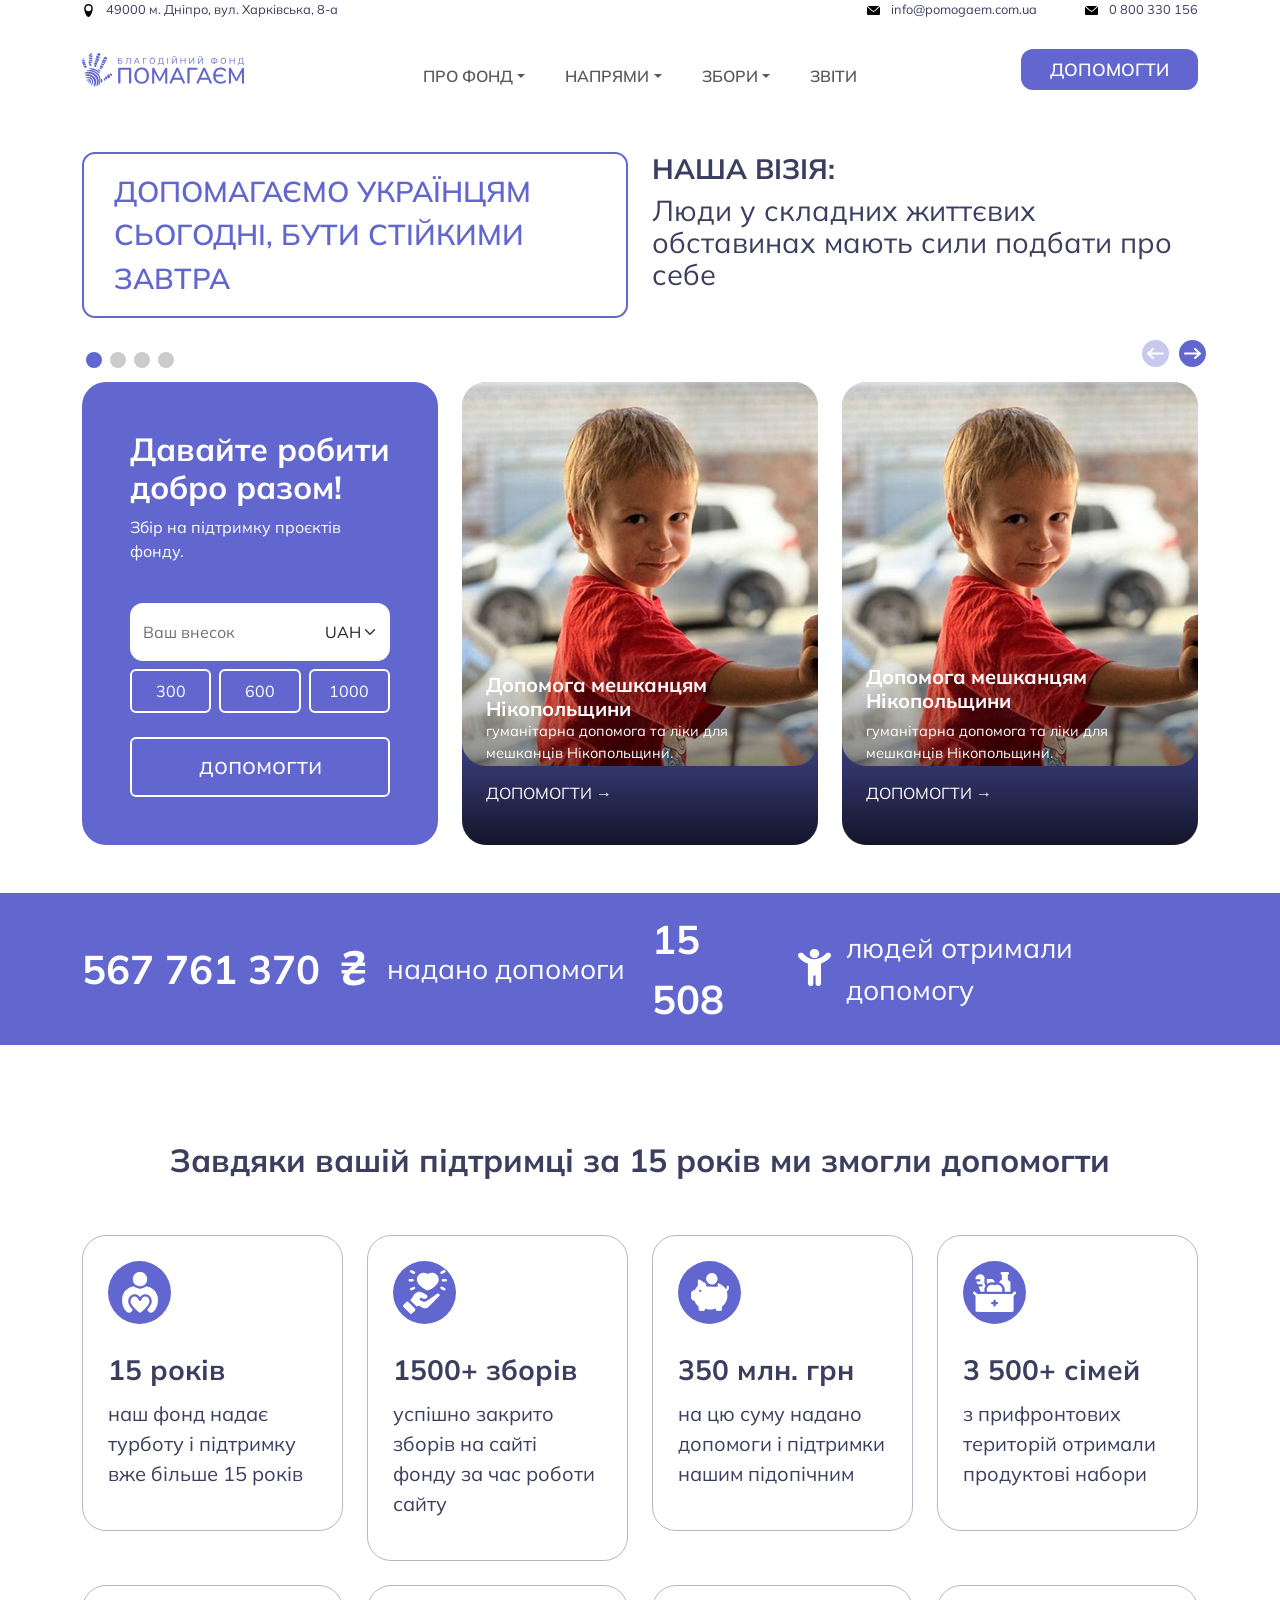
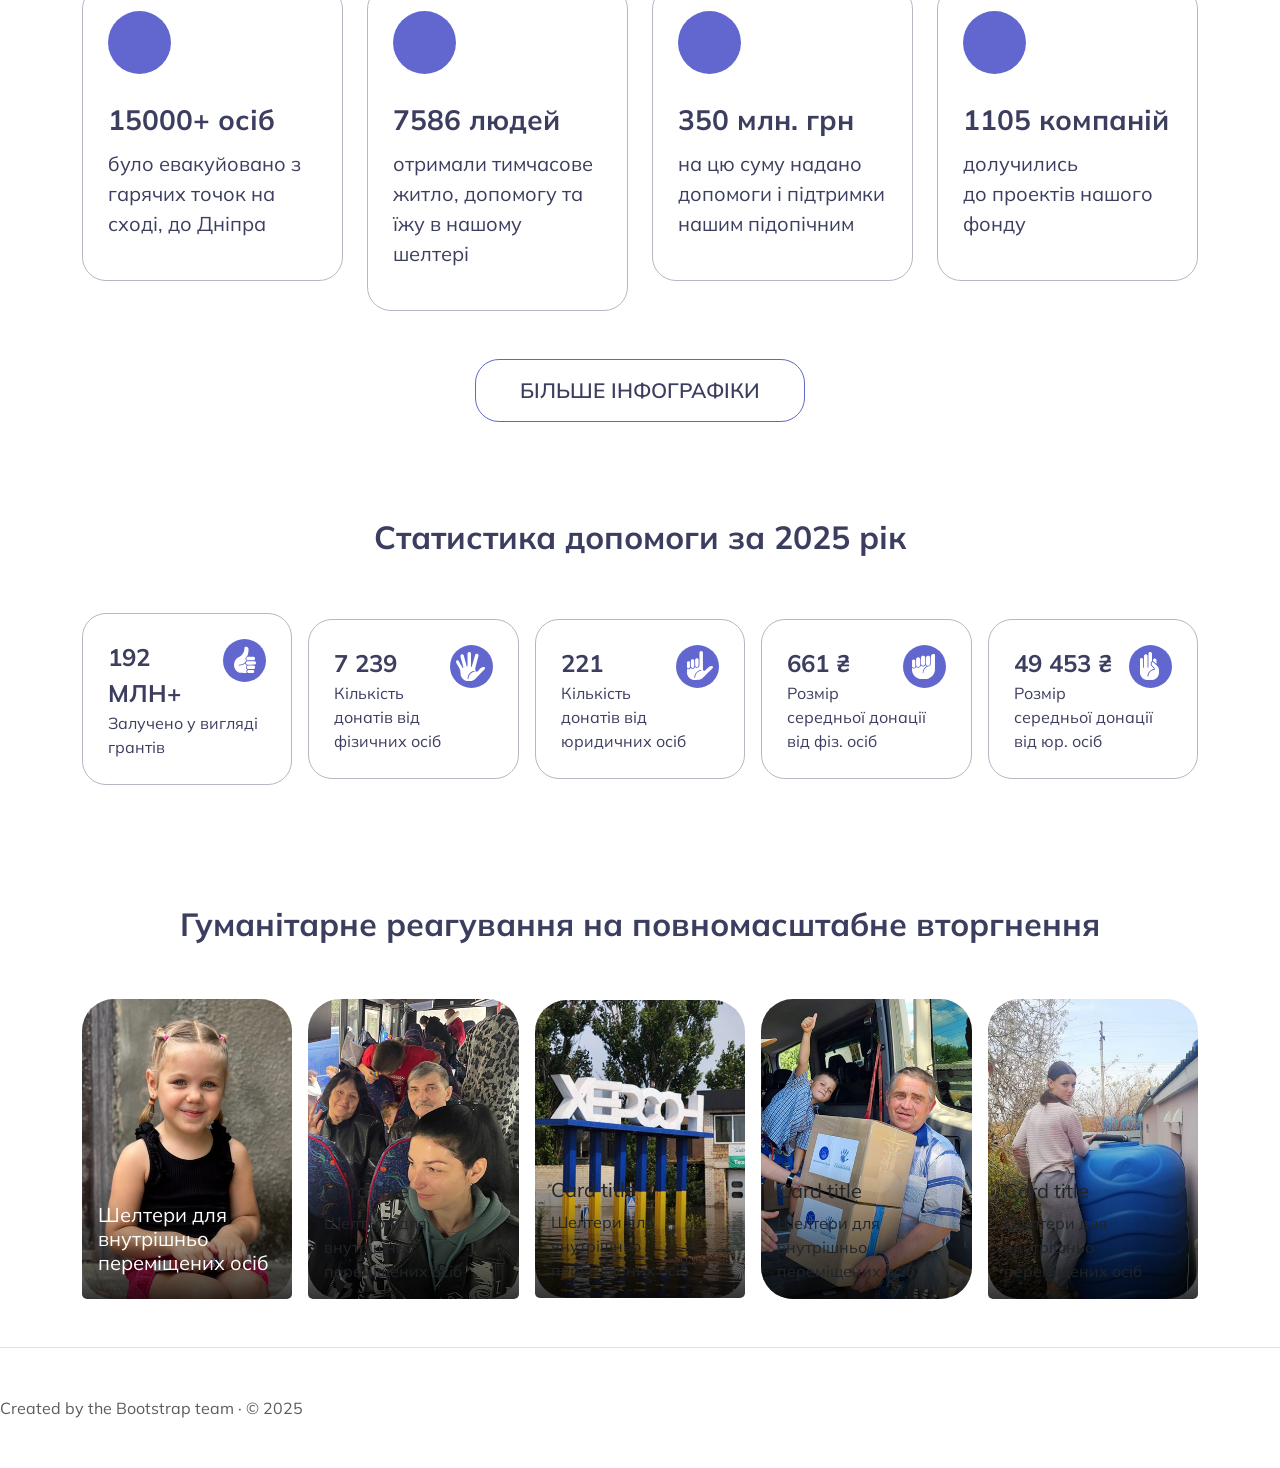
==== commit 9d07b216: "04 03" ====
--- a/index.html
+++ b/index.html
@@ -342,13 +342,121 @@
                 </div>
 
                 <div class="col-12 text-center mt-4">
-                    <a href="" class="btn btn-ghost">БІЛЬШЕ ІНФОГРАФІКИ</a>
-                </div>
-
-
-            </div>
-        </div>
-
+                    <a href="#" class="btn btn-ghost">БІЛЬШЕ ІНФОГРАФІКИ</a>
+                </div>
+
+
+            </div>
+        </div>
+
+        <div class="container pt-lg-5">
+            <div class="row">
+                <div class="col-lg-12 text-center my-5">
+                    <h2 class="fw-bold">Статистика допомоги за 2025 рік</h2>
+                </div>
+                <div class="col-lg-12 stats_container">
+                    <div class="stats_item">
+                        <div class="stats_item_icon_right">
+                            <img src="assets/img/icons/icon_hand_01.svg" class="anim-fade-up" alt="Іконка волонтер">
+                        </div>
+                        <div class="stats_item_title fs-4 fw-bold"> 192 МЛН+</div>
+                        <div class="stats_sub_title">Залучено у вигляді грантів</div>
+                    </div>
+                    <div class="stats_item">
+                        <div class="stats_item_icon_right">
+                            <img src="assets/img/icons/icon_hand_02.svg" class="anim-fade-up" alt="Іконка волонтер">
+                        </div>
+                        <div class="stats_item_title fs-4 fw-bold"> 7 239</div>
+                        <div class="stats_sub_title">Кількість донатів від фізичних осіб</div>
+                    </div>
+                    <div class="stats_item">
+                        <div class="stats_item_icon_right">
+                            <img src="assets/img/icons/icon_hand_05.svg" class="anim-fade-up" alt="Іконка волонтер">
+                        </div>
+                        <div class="stats_item_title fs-4 fw-bold"> 221</div>
+                        <div class="stats_sub_title">Кількість донатів від юридичних осіб</div>
+                    </div>
+                    <div class="stats_item">
+                        <div class="stats_item_icon_right">
+                            <img src="assets/img/icons/icon_hand_03.svg" class="anim-fade-up" alt="Іконка волонтер">
+                        </div>
+                        <div class="stats_item_title fs-4 fw-bold"> 661 ₴</div>
+                        <div class="stats_sub_title">Розмір середньої донації від фіз. осіб</div>
+                    </div>
+                    <div class="stats_item">
+                        <div class="stats_item_icon_right">
+                            <img src="assets/img/icons/icon_hand_04.svg" class="anim-fade-up" alt="Іконка волонтер">
+                        </div>
+                        <div class="stats_item_title fs-4 fw-bold"> 49 453 ₴ </div>
+                        <div class="stats_sub_title">Розмір середньої донації від юр. осіб</div>
+                    </div>
+                </div>
+            </div>
+        </div>
+
+
+
+        <div class="container pt-lg-5">
+            <div class="row">
+                <div class="col-lg-12 text-center my-5">
+                    <h2 class="fw-bold">Гуманітарне реагування на повномасштабне вторгнення </h2>
+                </div>
+
+                <div class="block_war_container">
+
+
+
+
+                    <div class="card block_war_item ">
+                        <img src="assets/img/block_war/block_war_01.jpg" class="rounded-5" alt="">
+                        <div class="card-img-overlay">
+                            <h5 class="card-title text-white">Шелтери для внутрішньо переміщених осіб</h5>
+                        </div>
+                    </div>
+
+
+                    <div class="card block_war_item">
+                        <img src="assets/img/block_war/block_war_02.jpg" class="rounded-5" alt="">
+                        <div class="card-img-overlay">
+                            <h5 class="card-title">Card title</h5>
+                            <div class="block_war_title">Шелтери для внутрішньо переміщених осіб</div>
+                        </div>
+                    </div>
+
+
+                    <div class="card block_war_item">
+                        <img src="assets/img/block_war/block_war_03.jpg" class="rounded-5" alt="">
+                        <div class="card-img-overlay">
+                            <h5 class="card-title">Card title</h5>
+                            <div class="block_war_title">Шелтери для внутрішньо переміщених осіб</div>
+                        </div>
+                    </div>
+
+
+                    <div class="card block_war_item rounded-5">
+                        <img src="assets/img/block_war/block_war_04.jpg" class="rounded-5" alt="">
+                        <div class="card-img-overlay rounded-5">
+                            <h5 class="card-title">Card title</h5>
+                            <div class="block_war_title">Шелтери для внутрішньо переміщених осіб</div>
+                        </div>
+                    </div>
+
+
+                    <div class="card block_war_item">
+                        <img src="assets/img/block_war/block_war_05.jpg" class="rounded-5" alt="">
+                        <div class="card-img-overlay">
+                            <h5 class="card-title">Card title</h5>
+                            <div class="block_war_title">Шелтери для внутрішньо переміщених осіб</div>
+                        </div>
+                    </div>
+
+
+
+
+
+                </div>
+            </div>
+        </div>
 
 
     </main>
--- a/assets/css/style.css
+++ b/assets/css/style.css
@@ -1,51 +1,64 @@
-/* mulish-regular - cyrillic_latin */
+/* mulish-regular - cyrillic_cyrillic-ext_latin_latin-ext */
 @font-face {
     font-display: swap;
     /* Check https://developer.mozilla.org/en-US/docs/Web/CSS/@font-face/font-display for other options. */
     font-family: 'Mulish';
     font-style: normal;
     font-weight: 400;
-    src: url('../fonts/mulish-v17-cyrillic_latin-regular.woff2') format('woff2');
+    src: url('../fonts/mulish-v18-cyrillic_cyrillic-ext_latin_latin-ext-regular.woff2') format('woff2');
     /* Chrome 36+, Opera 23+, Firefox 39+, Safari 12+, iOS 10+ */
 }
 
-/* mulish-italic - cyrillic_latin */
+/* mulish-italic - cyrillic_cyrillic-ext_latin_latin-ext */
 @font-face {
     font-display: swap;
     /* Check https://developer.mozilla.org/en-US/docs/Web/CSS/@font-face/font-display for other options. */
     font-family: 'Mulish';
     font-style: italic;
     font-weight: 400;
-    src: url('../fonts/mulish-v17-cyrillic_latin-italic.woff2') format('woff2');
+    src: url('../fonts/mulish-v18-cyrillic_cyrillic-ext_latin_latin-ext-italic.woff2') format('woff2');
     /* Chrome 36+, Opera 23+, Firefox 39+, Safari 12+, iOS 10+ */
 }
 
-/* mulish-700 - cyrillic_latin */
+/* mulish-600 - cyrillic_cyrillic-ext_latin_latin-ext */
 @font-face {
     font-display: swap;
     /* Check https://developer.mozilla.org/en-US/docs/Web/CSS/@font-face/font-display for other options. */
     font-family: 'Mulish';
     font-style: normal;
-    font-weight: 700;
-    src: url('../fonts/mulish-v17-cyrillic_latin-700.woff2') format('woff2');
+    font-weight: 600;
+    src: url('../fonts/mulish-v18-cyrillic_cyrillic-ext_latin_latin-ext-600.woff2') format('woff2');
     /* Chrome 36+, Opera 23+, Firefox 39+, Safari 12+, iOS 10+ */
 }
 
-/* mulish-900 - cyrillic_latin */
+/* mulish-700 - cyrillic_cyrillic-ext_latin_latin-ext */
 @font-face {
     font-display: swap;
     /* Check https://developer.mozilla.org/en-US/docs/Web/CSS/@font-face/font-display for other options. */
     font-family: 'Mulish';
     font-style: normal;
+    font-weight: 700;
+    src: url('../fonts/mulish-v18-cyrillic_cyrillic-ext_latin_latin-ext-700.woff2') format('woff2');
+    /* Chrome 36+, Opera 23+, Firefox 39+, Safari 12+, iOS 10+ */
+}
+
+/* mulish-900 - cyrillic_cyrillic-ext_latin_latin-ext */
+@font-face {
+    font-display: swap;
+    /* Check https://developer.mozilla.org/en-US/docs/Web/CSS/@font-face/font-display for other options. */
+    font-family: 'Mulish';
+    font-style: normal;
     font-weight: 900;
-    src: url('../fonts/mulish-v17-cyrillic_latin-900.woff2') format('woff2');
+    src: url('../fonts/mulish-v18-cyrillic_cyrillic-ext_latin_latin-ext-900.woff2') format('woff2');
     /* Chrome 36+, Opera 23+, Firefox 39+, Safari 12+, iOS 10+ */
 }
 
 
+
+
 :root,
- [data-bs-theme=light] {
-  --bs-primary-rgb: 97, 103, 206;
+[data-bs-theme=light] {
+    --bs-primary-rgb: 97, 103, 206;
 }
 
 .rounded-24 {
@@ -64,7 +77,7 @@
 
 .btn-ghost:hover {
     background: #6167CE;
-    color: #fff;    
+    color: #fff;
 }
 
 body {
@@ -142,14 +155,14 @@
 }
 
 .donation-form-amount {
-   border-radius: 13px 0 0 13px;
-   border: none;
+    border-radius: 13px 0 0 13px;
+    border: none;
 }
 
 .donation-form-valuta {
- border-radius: 0 13px 13px 0;
- border: none;
- padding: 0;
+    border-radius: 0 13px 13px 0;
+    border: none;
+    padding: 0;
 }
 
 .donation-form-btn {
@@ -184,7 +197,7 @@
     height: 100%;
 }
 
-.swiper-nav {    
+.swiper-nav {
     position: relative;
     left: 0px;
     top: 0px;
@@ -215,6 +228,27 @@
     margin-bottom: 25px;
 }
 
+.stats_container {
+    display: grid;
+    align-items: center;
+    justify-items: center;
+    grid-template-columns: 1fr 1fr 1fr 1fr 1fr;
+    gap: 16px;
+}
+
+
+.stats_item_icon_right {
+    width: 43px;
+    height: 43px;
+    background: #6167CE;
+    border-radius: 50%;
+    display: flex;
+    padding: 10px;
+    justify-content: center;
+    align-items: center;
+    float: right;
+}
+
 /* animation start*/
 
 /* Dissolve (растворение + лёгкое увеличение) */
@@ -291,9 +325,9 @@
 
 
 .gradient-overlay {
-  background: linear-gradient(to bottom, rgba(0, 0, 0, 0.8), transparent);
-  /* Adjust direction (to top, to right, to left, or degrees like 90deg) */
-  /* Adjust color stops and their transparency (alpha value from 0 to 1) */
+    background: linear-gradient(to bottom, rgba(0, 0, 0, 0.8), transparent);
+    /* Adjust direction (to top, to right, to left, or degrees like 90deg) */
+    /* Adjust color stops and their transparency (alpha value from 0 to 1) */
 }
 
 
@@ -314,19 +348,36 @@
 }
 
 .slider_main_slide {
-  color: #fff;
+    color: #fff;
 }
 
 .slider_main_text {
-  font-size: 0.9rem;
+    font-size: 0.9rem;
 }
 
 .card-img-overlay {
-  top: auto;
-   background: linear-gradient(to top, rgba(0, 0, 0, 0.8), transparent);
-  /* Adjust direction (to top, to right, to left, or degrees like 90deg) */
-  /* Adjust color stops and their transparency (alpha value from 0 to 1) */
-}
+    top: auto;
+    background: linear-gradient(to top, rgba(0, 0, 0, 0.8), transparent);
+    /* Adjust direction (to top, to right, to left, or degrees like 90deg) */
+    /* Adjust color stops and their transparency (alpha value from 0 to 1) */
+}
+
+
+.block_war_container {
+    display: grid;
+    align-items: center;
+    justify-items: center;
+    grid-template-columns: 1fr 1fr 1fr 1fr 1fr;
+    gap: 16px;
+}
+
+.block_war_item {
+    border: none;
+    border-radius: 26px;
+    position: relative;
+    width: 100%;
+}
+
 
 .swiper-slide img {
     display: block;
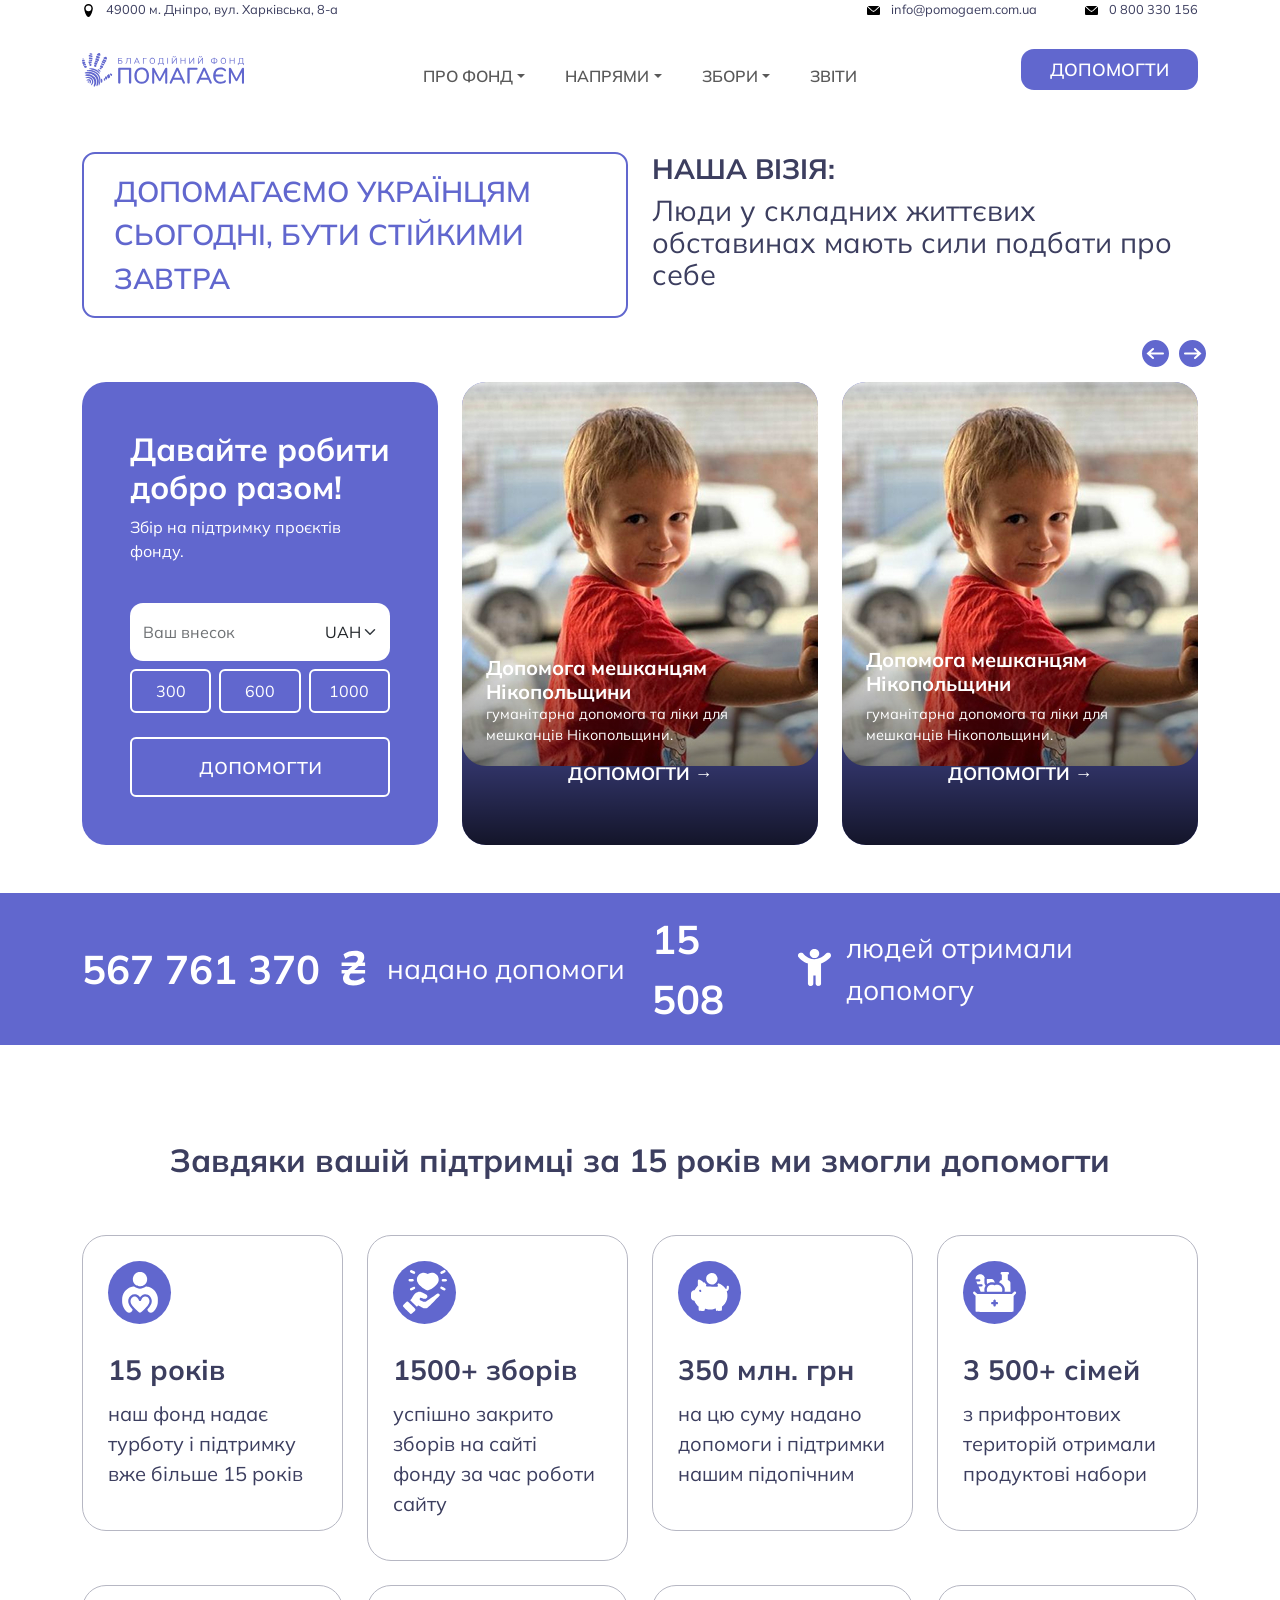
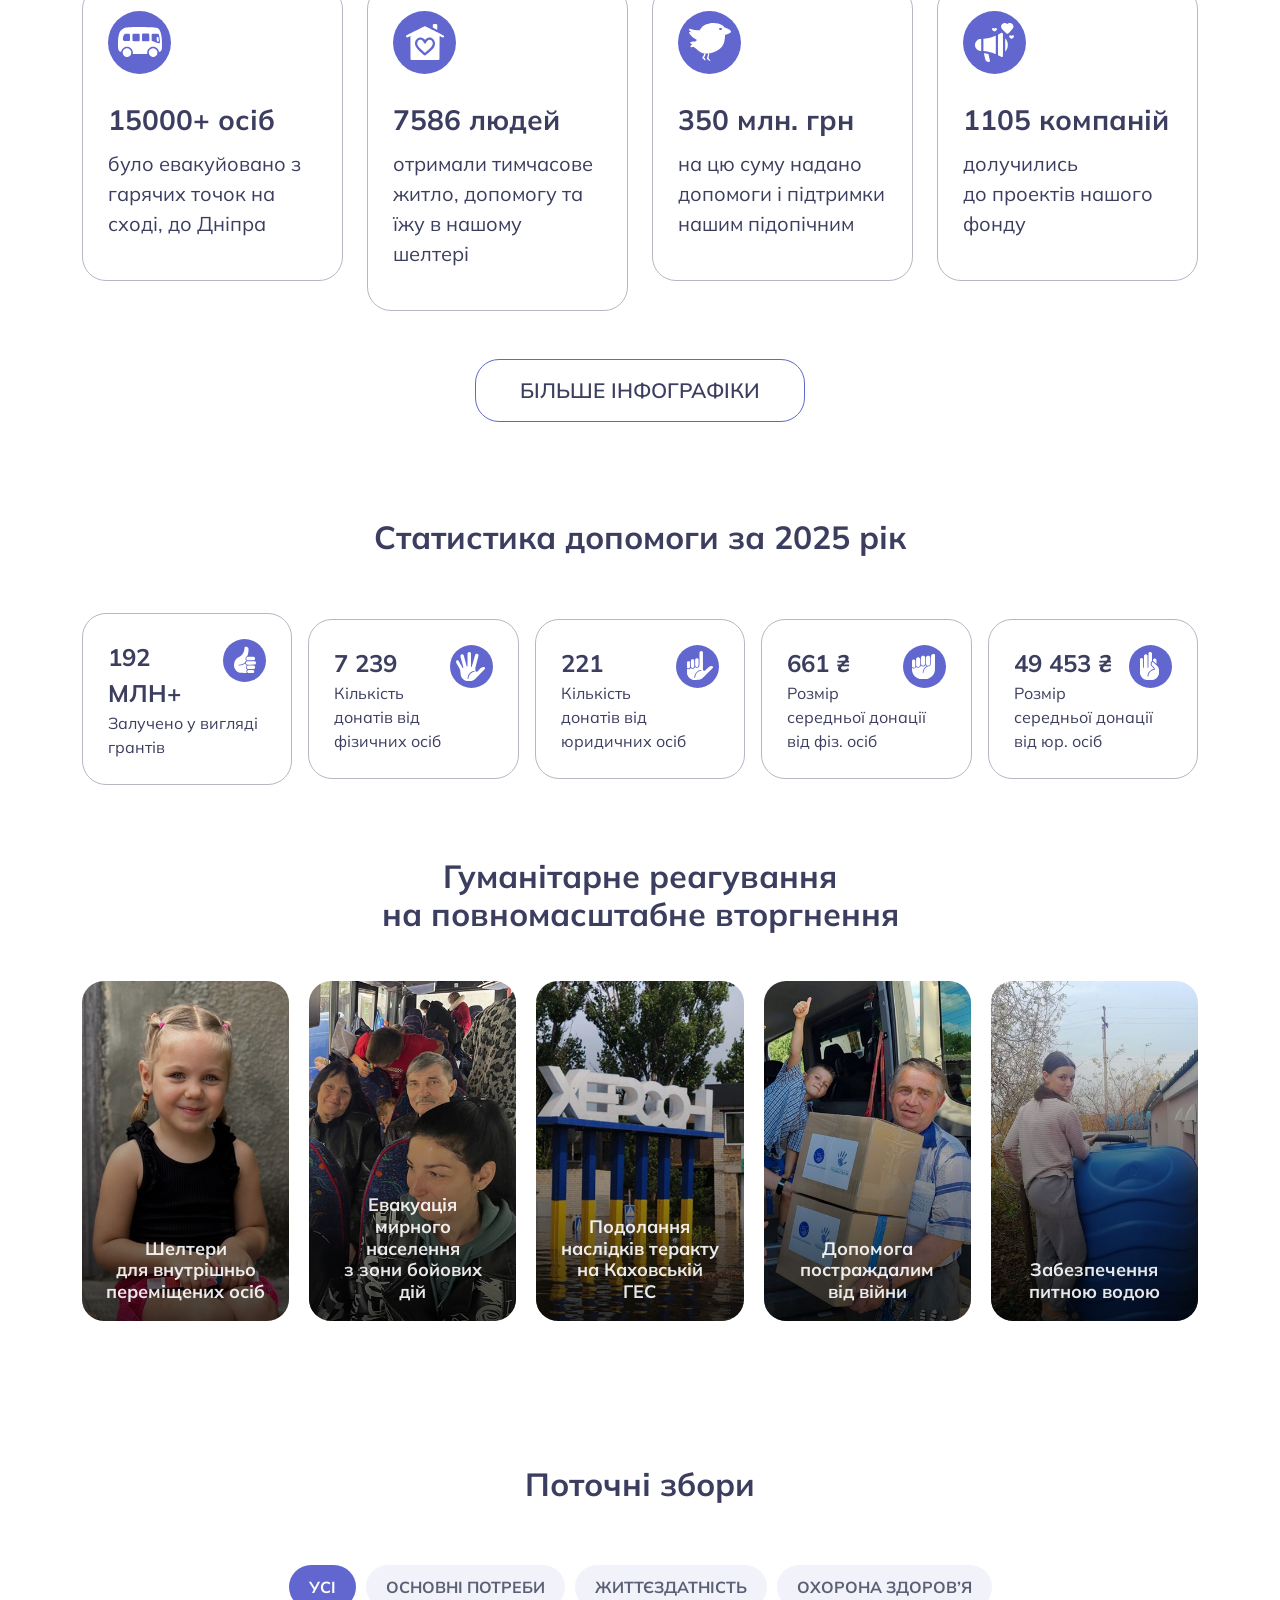
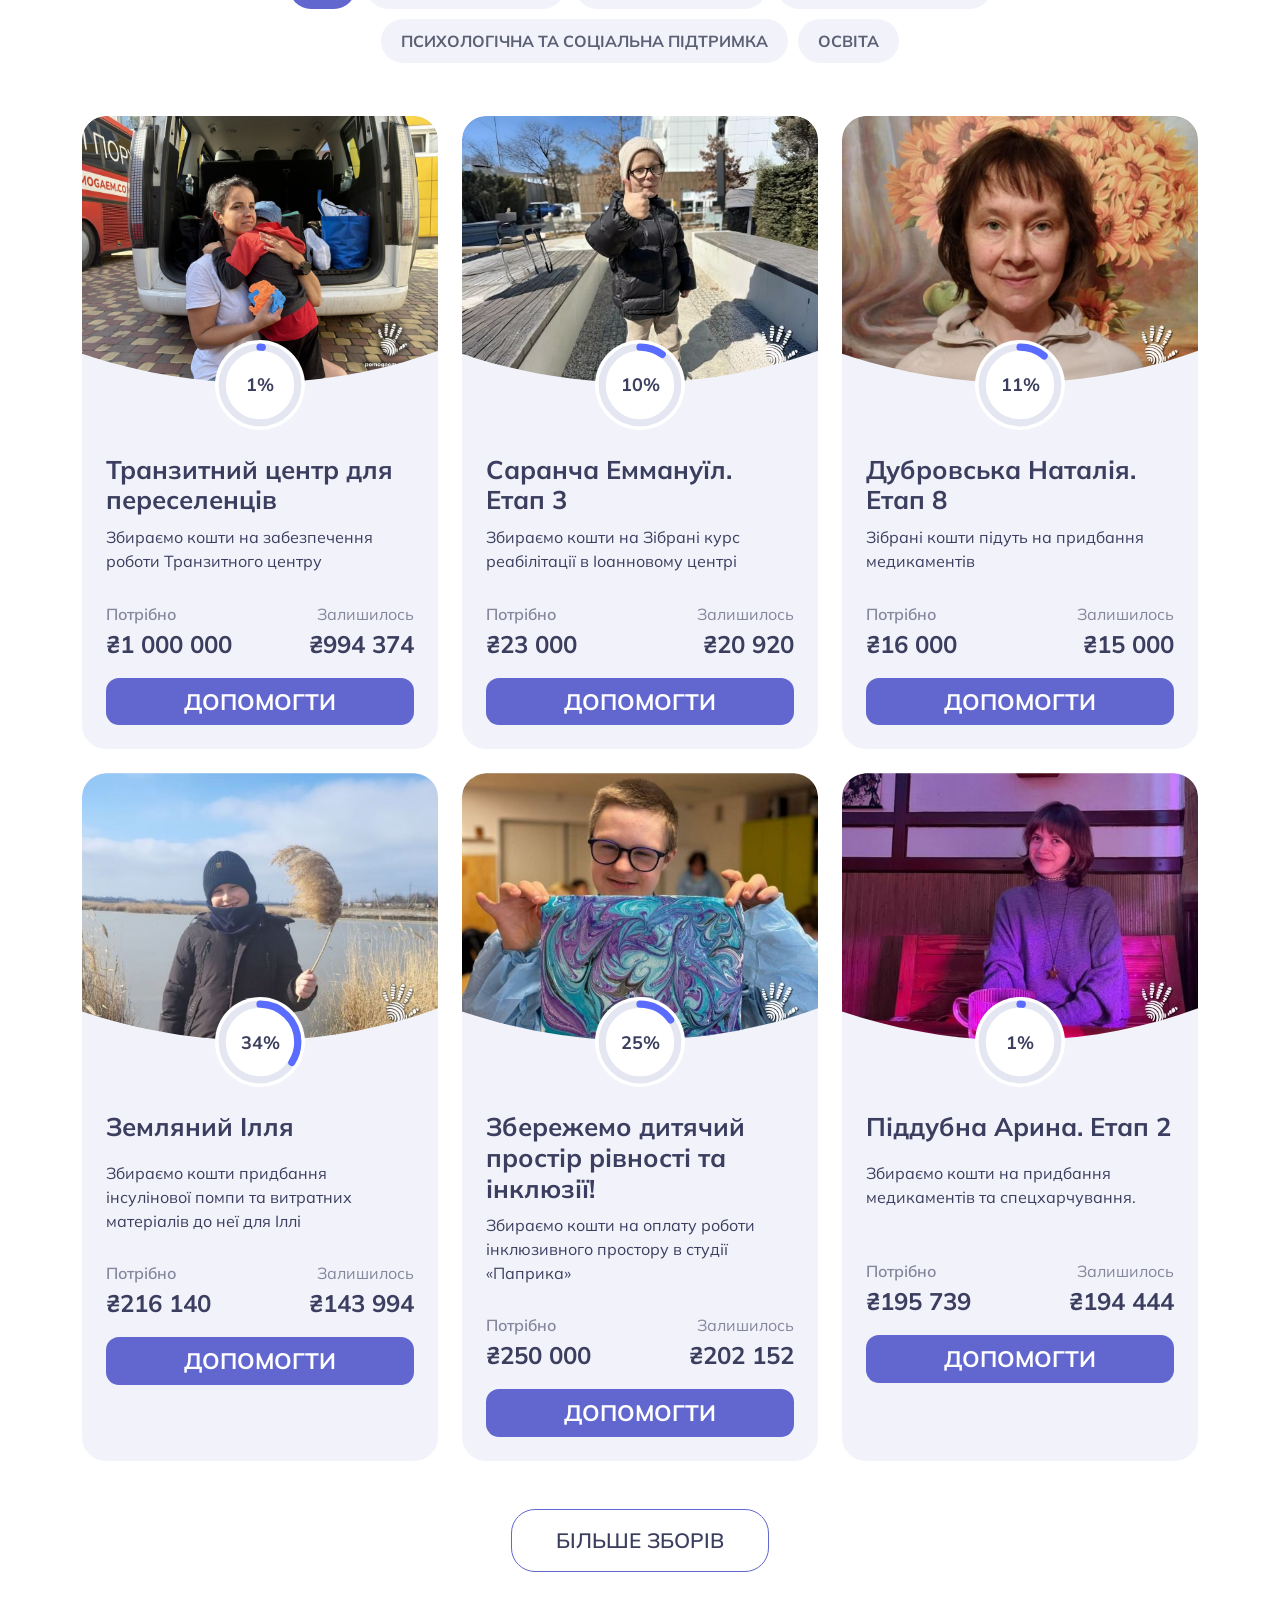
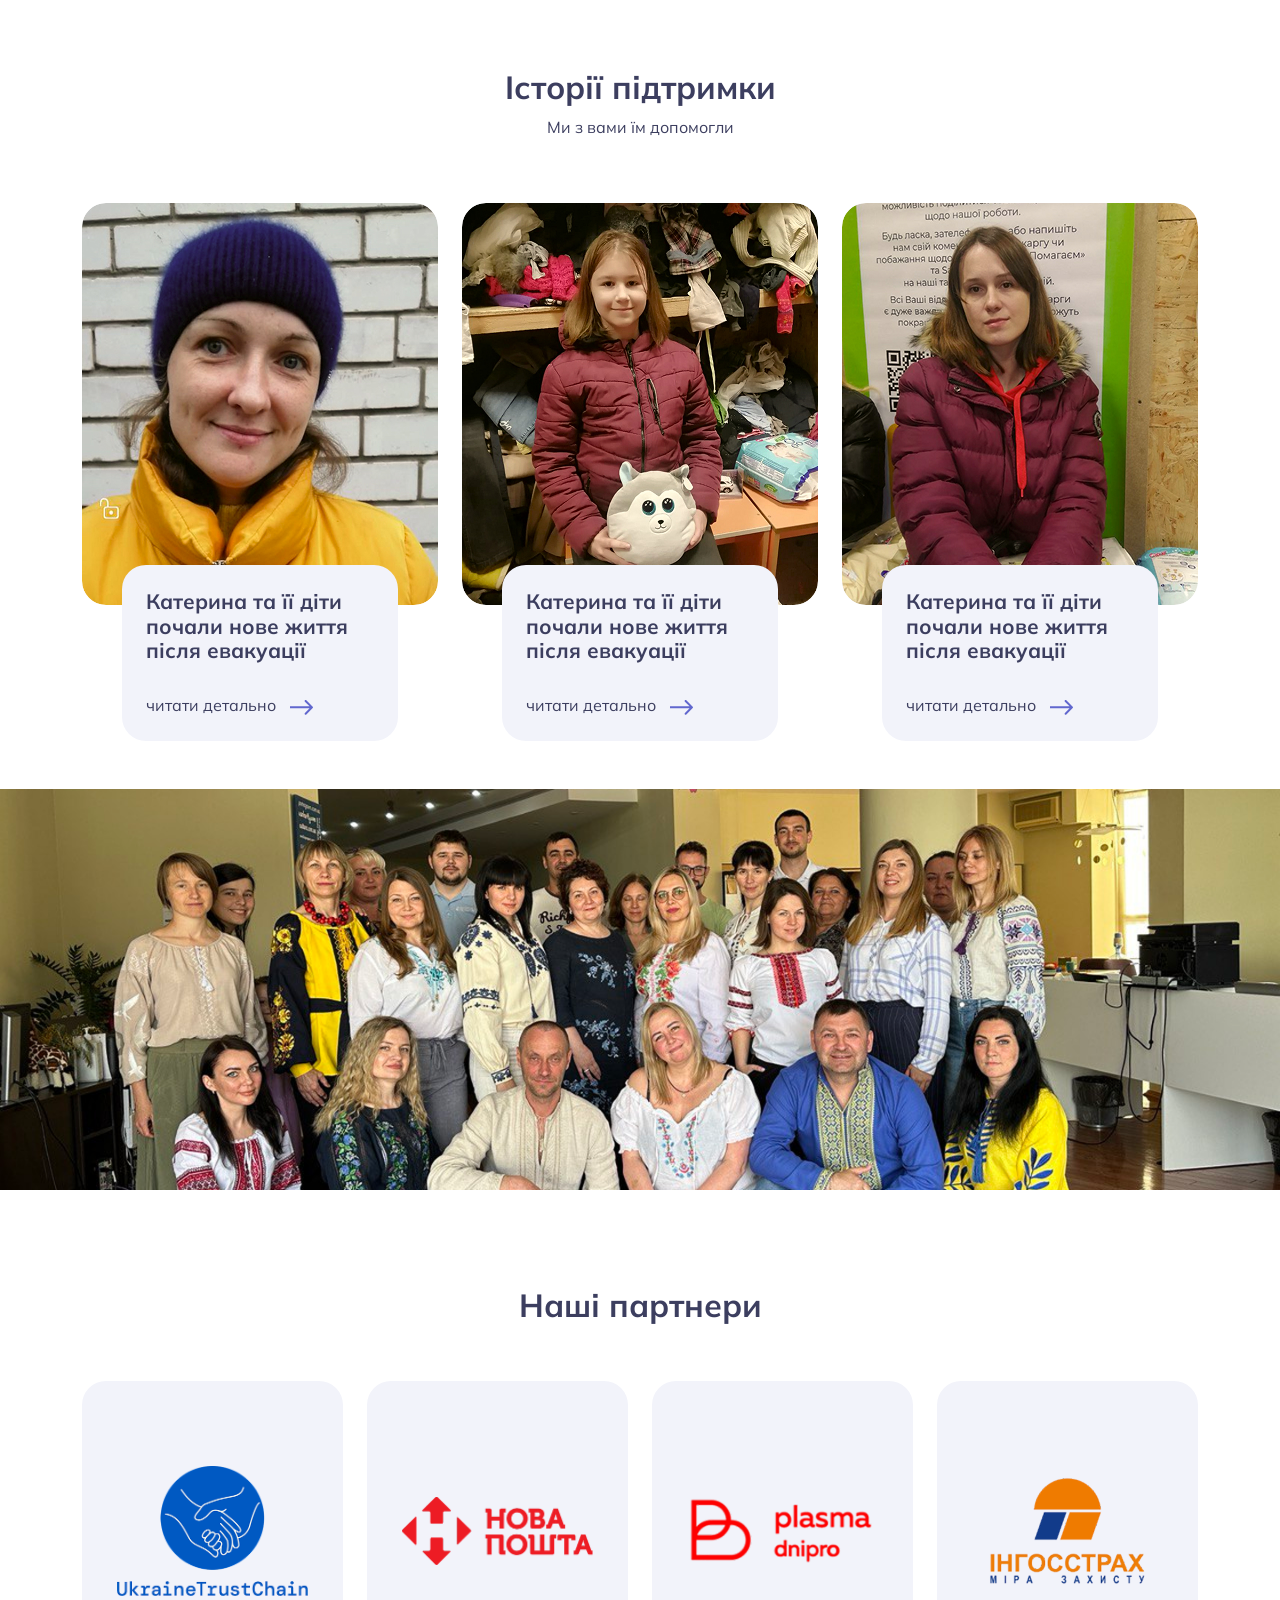
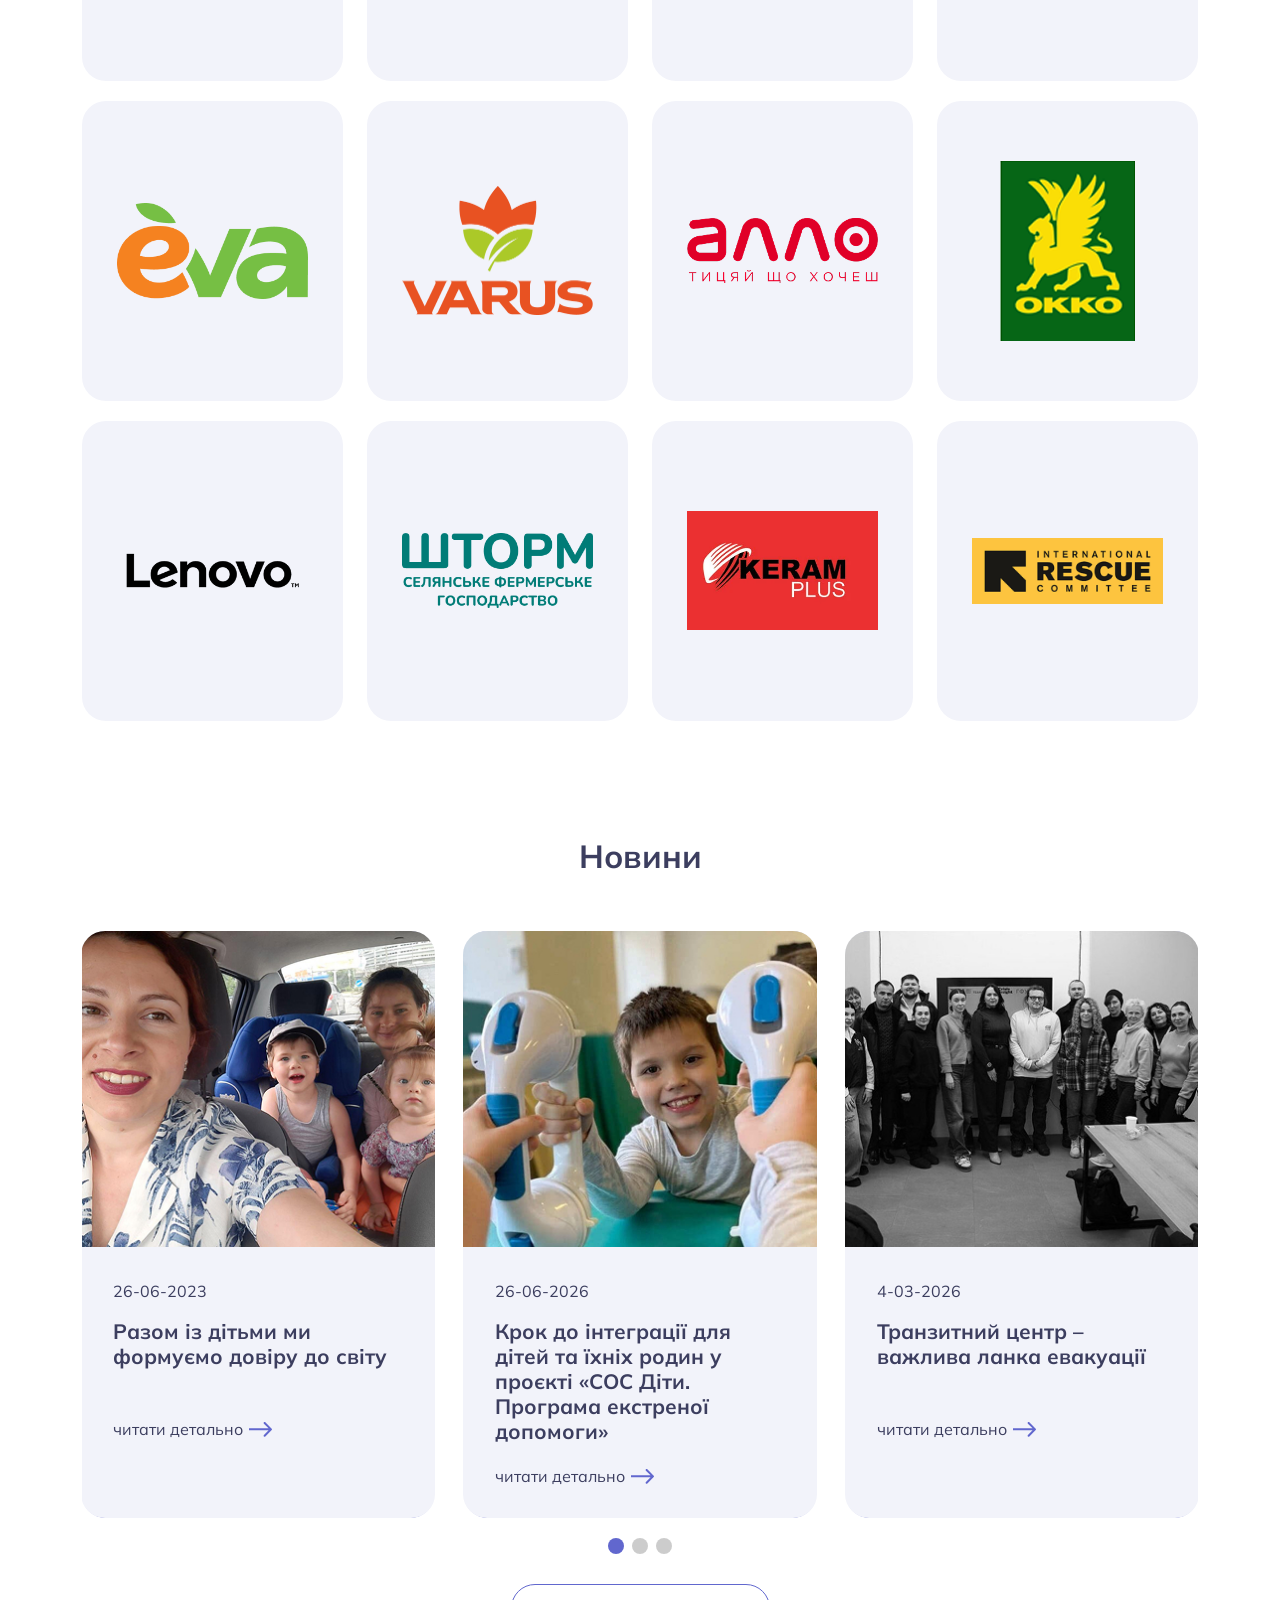
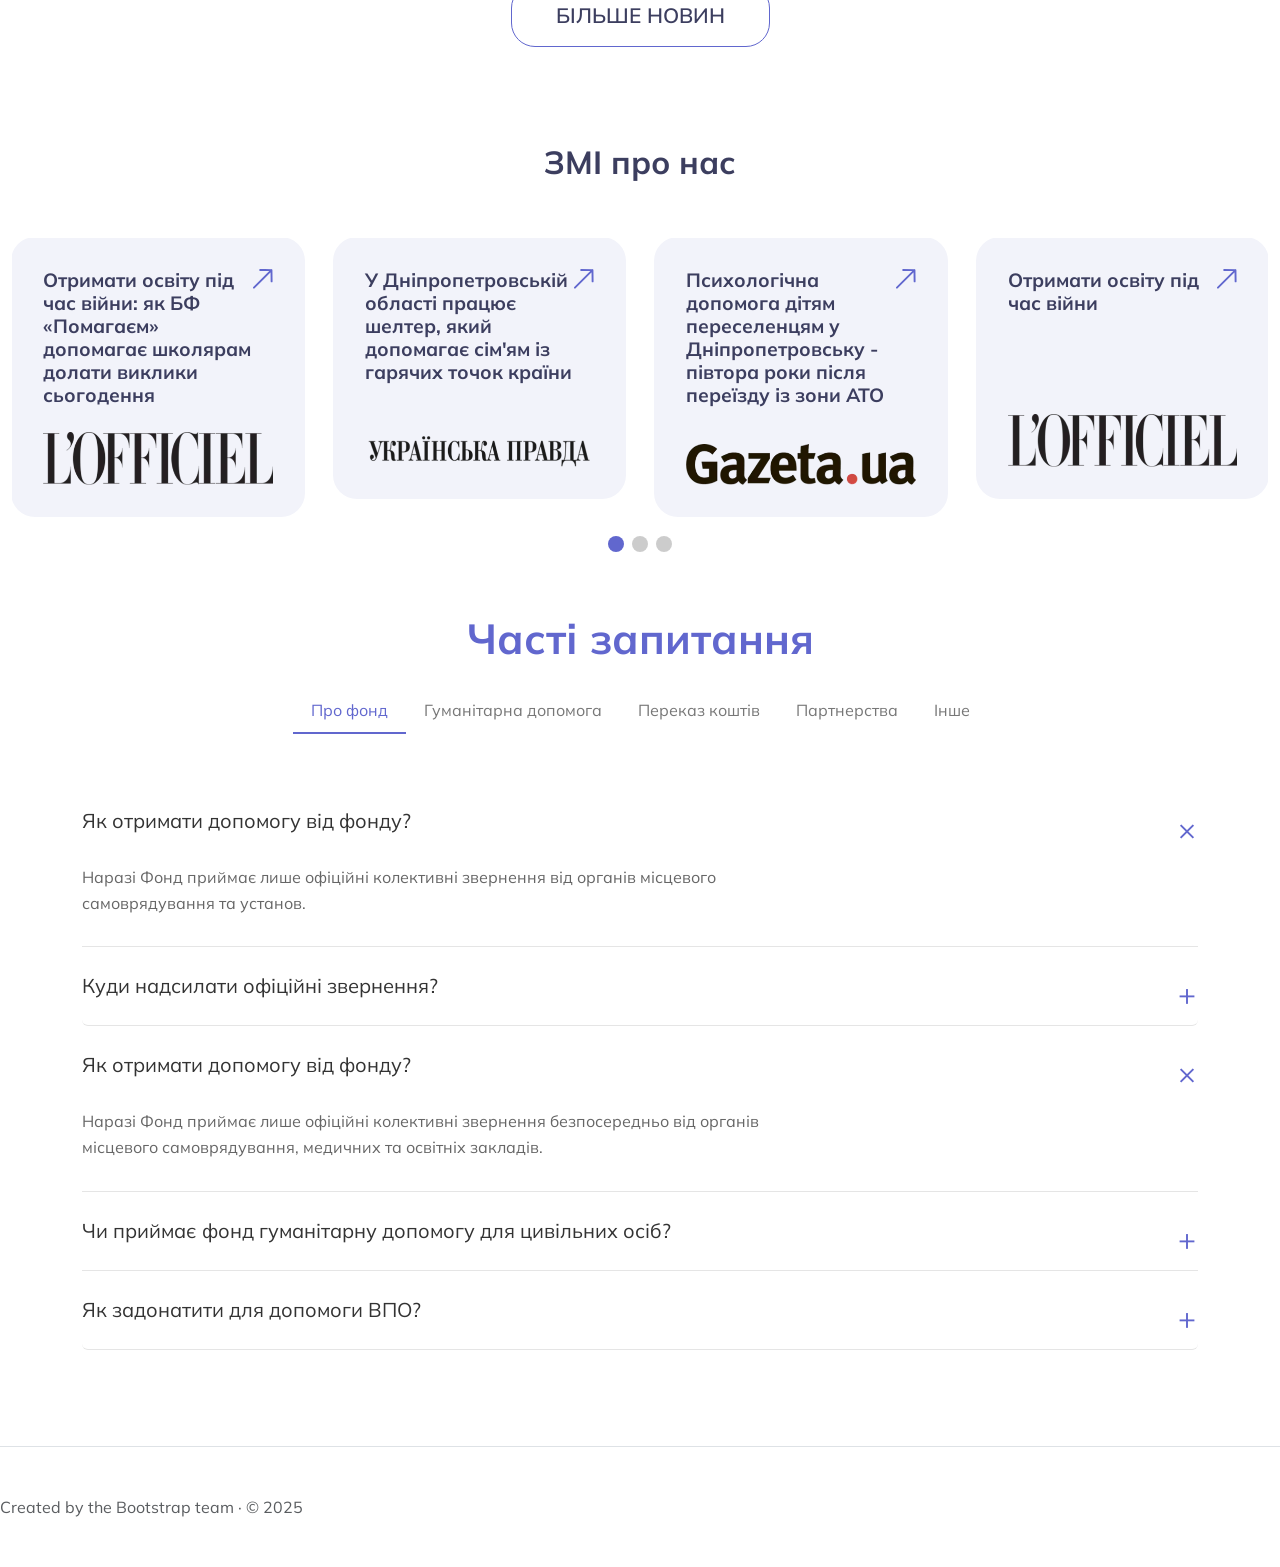
==== commit 846883a6: "big" ====
--- a/index.html
+++ b/index.html
@@ -8,12 +8,38 @@
         content="Благодійний фонд «Помагаєм» допомагає українцям у складних життєвих обставинах, підтримує гуманітарні проєкти та сприяє стійкості суспільства.">
     <title>Благодійний фонд «Помагаєм» - Давайте робити добро разом!</title>
     <link href="./assets/css/bootstrap.min.css" rel="stylesheet">
-    <meta name="theme-color" content="#712cf9">
+    <meta name="theme-color" content="#6167CE" />
+    <link rel="icon" type="image/x-icon" href="assets/img/icons/favicon.svg" />
+
     <link href="./assets/css/style.css" rel="stylesheet">
     <link href="./assets/css/swiper-bundle.min.css" rel="stylesheet">
 </head>
 
 <body>
+
+
+    <svg width="0" height="0" style="position:absolute">
+        <defs>
+
+            <clipPath id="donationClip" clipPathUnits="objectBoundingBox">
+
+                <path d="
+      M0 0.892
+      V0.088
+      C0 0.039 0.033 0 0.073 0
+      H0.927
+      C0.967 0 1 0.039 1 0.088
+      V0.88
+      C0.842 0.958 0.67 1 0.489 1
+      C0.319 1 0.156 0.961 0 0.892
+      Z" />
+
+            </clipPath>
+
+        </defs>
+    </svg>
+
+
     <svg xmlns="http://www.w3.org/2000/svg" class="d-none">
         <symbol id="arrow-right-circle" viewBox="0 0 16 16">
             <path
@@ -245,7 +271,7 @@
 
     <main>
 
-        <div class="container pt-lg-5">
+        <section class="container pt-lg-5">
             <div class="row">
                 <div class="col-lg-12 text-center my-5">
                     <h2 class="fw-bold">Завдяки вашій підтримці за 15 років ми змогли допомогти</h2>
@@ -347,9 +373,9 @@
 
 
             </div>
-        </div>
-
-        <div class="container pt-lg-5">
+        </section>
+
+        <section class="container pt-lg-5">
             <div class="row">
                 <div class="col-lg-12 text-center my-5">
                     <h2 class="fw-bold">Статистика допомоги за 2025 рік</h2>
@@ -392,71 +418,1980 @@
                     </div>
                 </div>
             </div>
-        </div>
-
-
-
-        <div class="container pt-lg-5">
+        </section>
+
+
+
+
+        <section class="humanitarian-block py-5">
+            <div class="container">
+
+                <h2 class="text-center mb-5 fw-bold">Гуманітарне реагування <br>на повномасштабне вторгнення </h2>
+
+                <div class="cards-grid">
+
+                    <a href="#" class="human-card">
+                        <img src="assets/img/block_war/block_war_01.jpg" alt="">
+                        <div class="card-overlay">
+                            <div class="card-text">
+                                Шелтери <br> для внутрішньо переміщених осіб
+                            </div>
+                        </div>
+                    </a>
+
+                    <a href="#" class="human-card">
+                        <img src="assets/img/block_war/block_war_02.jpg" alt="">
+                        <div class="card-overlay">
+                            <div class="card-text">
+                                Евакуація мирного населення <br> з зони бойових дій
+                            </div>
+                        </div>
+                    </a>
+
+                    <a href="#" class="human-card">
+                        <img src="assets/img/block_war/block_war_03.jpg" alt="">
+                        <div class="card-overlay">
+                            <div class="card-text">
+                                Подолання наслідків теракту <br> на Каховській ГЕС
+                            </div>
+                        </div>
+                    </a>
+
+                    <a href="#" class="human-card">
+                        <img src="assets/img/block_war/block_war_04.jpg" alt="">
+                        <div class="card-overlay">
+                            <div class="card-text">
+                                Допомога постраждалим <br> від війни
+                            </div>
+                        </div>
+                    </a>
+
+                    <a href="#" class="human-card">
+                        <img src="assets/img/block_war/block_war_05.jpg" alt="">
+                        <div class="card-overlay">
+                            <div class="card-text">
+                                Забезпечення <br> питною водою
+                            </div>
+                        </div>
+                    </a>
+
+                </div>
+
+            </div>
+        </section>
+
+
+
+
+        <section class="container pt-lg-5">
             <div class="row">
                 <div class="col-lg-12 text-center my-5">
-                    <h2 class="fw-bold">Гуманітарне реагування на повномасштабне вторгнення </h2>
-                </div>
-
-                <div class="block_war_container">
-
-
-
-
-                    <div class="card block_war_item ">
-                        <img src="assets/img/block_war/block_war_01.jpg" class="rounded-5" alt="">
-                        <div class="card-img-overlay">
-                            <h5 class="card-title text-white">Шелтери для внутрішньо переміщених осіб</h5>
-                        </div>
-                    </div>
-
-
-                    <div class="card block_war_item">
-                        <img src="assets/img/block_war/block_war_02.jpg" class="rounded-5" alt="">
-                        <div class="card-img-overlay">
-                            <h5 class="card-title">Card title</h5>
-                            <div class="block_war_title">Шелтери для внутрішньо переміщених осіб</div>
-                        </div>
-                    </div>
-
-
-                    <div class="card block_war_item">
-                        <img src="assets/img/block_war/block_war_03.jpg" class="rounded-5" alt="">
-                        <div class="card-img-overlay">
-                            <h5 class="card-title">Card title</h5>
-                            <div class="block_war_title">Шелтери для внутрішньо переміщених осіб</div>
-                        </div>
-                    </div>
-
-
-                    <div class="card block_war_item rounded-5">
-                        <img src="assets/img/block_war/block_war_04.jpg" class="rounded-5" alt="">
-                        <div class="card-img-overlay rounded-5">
-                            <h5 class="card-title">Card title</h5>
-                            <div class="block_war_title">Шелтери для внутрішньо переміщених осіб</div>
-                        </div>
-                    </div>
-
-
-                    <div class="card block_war_item">
-                        <img src="assets/img/block_war/block_war_05.jpg" class="rounded-5" alt="">
-                        <div class="card-img-overlay">
-                            <h5 class="card-title">Card title</h5>
-                            <div class="block_war_title">Шелтери для внутрішньо переміщених осіб</div>
-                        </div>
-                    </div>
-
-
+                    <h2 class="fw-bold">Поточні збори</h2>
+                </div>
+
+                <div class="col-lg-12 text-center">
+
+
+                    <ul class="nav nav-pills donation-tabs justify-content-center mb-5" id="donationTabs"
+                        role="tablist">
+
+                        <li class="nav-item" role="presentation">
+                            <button class="nav-link active" data-bs-toggle="pill" data-bs-target="#tab-all"
+                                type="button">
+                                Усі
+                            </button>
+                        </li>
+
+                        <li class="nav-item" role="presentation">
+                            <button class="nav-link" data-bs-toggle="pill" data-bs-target="#tab-basic" type="button">
+                                Основні потреби
+                            </button>
+                        </li>
+
+                        <li class="nav-item">
+                            <button class="nav-link" data-bs-toggle="pill" data-bs-target="#tab-resilience">
+                                Життєздатність
+                            </button>
+                        </li>
+
+                        <li class="nav-item">
+                            <button class="nav-link" data-bs-toggle="pill" data-bs-target="#tab-health">
+                                Охорона здоров’я
+                            </button>
+                        </li>
+
+                        <li class="nav-item">
+                            <button class="nav-link" data-bs-toggle="pill" data-bs-target="#tab-psycho">
+                                Психологічна та соціальна підтримка
+                            </button>
+                        </li>
+
+                        <li class="nav-item">
+                            <button class="nav-link" data-bs-toggle="pill" data-bs-target="#tab-education">
+                                Освіта
+                            </button>
+                        </li>
+
+                    </ul>
 
 
 
                 </div>
             </div>
-        </div>
+
+
+
+            <div class="tab-content">
+
+                <div class="tab-pane fade show active" id="tab-all">
+
+
+
+                    <div class="row g-4 donation-grid">
+
+                        <div class="col-lg-4 col-md-6 donation-item" data-category="basic">
+                            <div class="donation-card">
+                                <div class="donation-image">
+                                    <img src="assets/img/card_img_test.jpg" alt="">
+                                </div>
+                                <div class="donation-progress-circle" data-percent="1">
+                                    <svg width="90" height="90" viewBox="0 0 100 100">
+                                        <circle class="progress-bg" cx="50" cy="50" r="42" />
+                                        <circle class="progress-bar" cx="50" cy="50" r="42" />
+                                    </svg>
+                                    <div class="progress-text">
+                                        1%
+                                    </div>
+                                </div>
+                                <div class="donation-body">
+                                    <div class="donation-top">
+                                        <h3 class="donation-title">
+                                            Транзитний центр для переселенців
+                                        </h3>
+                                        <p class="donation-text">
+                                            Збираємо кошти на забезпечення роботи Транзитного центру
+                                        </p>
+                                    </div>
+                                    <div class="donation-progress">
+                                        <div class="donation-stats">
+                                            <div class="donation_amont_raised">
+                                                <div class="text-amount">Потрібно</div>
+                                                <span class="raised">₴1 000 000</span>
+                                            </div>
+                                            <div class="donation_amount_left">
+                                                <div class="text-amount">Залишилось</div>
+                                                <span class="goal">₴994 374</span>
+                                            </div>
+
+                                        </div>
+                                    </div>
+                                    <a href="#" class="btn btn-primary donation-btn">
+                                        допомогти
+                                    </a>
+                                </div>
+
+                            </div>
+                        </div>
+
+
+                        <div class="col-lg-4 col-md-6 donation-item" data-category="health">
+                            <div class="donation-card">
+                                <div class="donation-image">
+                                    <img src="assets/img/card_img_test_3.jpg" alt="">
+                                </div>
+                                <div class="donation-progress-circle" data-percent="10">
+                                    <svg width="90" height="90" viewBox="0 0 100 100">
+                                        <circle class="progress-bg" cx="50" cy="50" r="42" />
+                                        <circle class="progress-bar" cx="50" cy="50" r="42" />
+                                    </svg>
+                                    <div class="progress-text">
+                                        10%
+                                    </div>
+                                </div>
+                                <div class="donation-body">
+                                    <div class="donation-top">
+                                        <h3 class="donation-title">
+                                            Саранча Еммануїл. Етап 3
+                                        </h3>
+                                        <p class="donation-text">
+                                            Збираємо кошти на Зібрані курс реабілітації в Іоанновому центрі
+                                        </p>
+                                    </div>
+
+                                    <div class="donation-progress">
+                                        <div class="donation-stats">
+                                            <div class="donation_amont_raised">
+                                                <div class="text-amount">Потрібно</div>
+                                                <span class="raised">₴23 000</span>
+                                            </div>
+                                            <div class="donation_amount_left">
+                                                <div class="text-amount">Залишилось</div>
+                                                <span class="goal">₴20 920</span>
+                                            </div>
+                                        </div>
+                                    </div>
+                                    <a href="#" class="btn btn-primary donation-btn">
+                                        допомогти
+                                    </a>
+                                </div>
+
+                            </div>
+                        </div>
+
+                        <div class="col-lg-4 col-md-6 donation-item" data-category="basic">
+                            <div class="donation-card">
+                                <div class="donation-image">
+                                    <img src="assets/img/card_img_test_4.jpg" alt="">
+                                </div>
+                                <div class="donation-progress-circle" data-percent="11">
+                                    <svg width="90" height="90" viewBox="0 0 100 100">
+                                        <circle class="progress-bg" cx="50" cy="50" r="42" />
+                                        <circle class="progress-bar" cx="50" cy="50" r="42" />
+                                    </svg>
+                                    <div class="progress-text">
+                                        11%
+                                    </div>
+                                </div>
+                                <div class="donation-body">
+                                    <div class="donation-top">
+                                        <h3 class="donation-title">
+                                            Дубровська Наталія. Етап 8
+                                        </h3>
+                                        <p class="donation-text">
+                                            Зібрані кошти підуть на придбання медикаментів
+                                        </p>
+                                    </div>
+                                    <div class="donation-progress">
+                                        <div class="donation-stats">
+                                            <div class="donation_amont_raised">
+                                                <div class="text-amount">Потрібно</div>
+                                                <span class="raised">₴16 000</span>
+                                            </div>
+                                            <div class="donation_amount_left">
+                                                <div class="text-amount">Залишилось</div>
+                                                <span class="goal">₴15 000</span>
+                                            </div>
+
+                                        </div>
+                                    </div>
+                                    <a href="#" class="btn btn-primary donation-btn">
+                                        допомогти
+                                    </a>
+                                </div>
+
+                            </div>
+                        </div>
+
+
+                        <div class="col-lg-4 col-md-6 donation-item" data-category="basic">
+                            <div class="donation-card">
+                                <div class="donation-image">
+                                    <img src="assets/img/card_img_test_5.jpg" alt="">
+                                </div>
+                                <div class="donation-progress-circle" data-percent="34">
+                                    <svg width="90" height="90" viewBox="0 0 100 100">
+                                        <circle class="progress-bg" cx="50" cy="50" r="42" />
+                                        <circle class="progress-bar" cx="50" cy="50" r="42" />
+                                    </svg>
+                                    <div class="progress-text">
+                                        34%
+                                    </div>
+                                </div>
+                                <div class="donation-body">
+                                    <div class="donation-top">
+                                        <h3 class="donation-title">
+                                            Земляний Ілля
+                                        </h3>
+                                        <p class="donation-text">
+                                            Збираємо кошти придбання інсулінової помпи та витратних матеріалів до неї
+                                            для
+                                            Іллі
+                                        </p>
+                                    </div>
+                                    <div class="donation-progress">
+                                        <div class="donation-stats">
+                                            <div class="donation_amont_raised">
+                                                <div class="text-amount">Потрібно</div>
+                                                <span class="raised">₴216 140</span>
+                                            </div>
+                                            <div class="donation_amount_left">
+                                                <div class="text-amount">Залишилось</div>
+                                                <span class="goal">₴143 994</span>
+                                            </div>
+
+                                        </div>
+                                    </div>
+                                    <a href="#" class="btn btn-primary donation-btn">
+                                        допомогти
+                                    </a>
+                                </div>
+
+                            </div>
+                        </div>
+
+
+                        <div class="col-lg-4 col-md-6 donation-item" data-category="education">
+                            <div class="donation-card">
+                                <div class="donation-image">
+                                    <img src="assets/img/card_img_test_7.jpg" alt="25">
+                                </div>
+                                <div class="donation-progress-circle" data-percent="15">
+                                    <svg width="90" height="90" viewBox="0 0 100 100">
+                                        <circle class="progress-bg" cx="50" cy="50" r="42" />
+                                        <circle class="progress-bar" cx="50" cy="50" r="42" />
+                                    </svg>
+                                    <div class="progress-text">
+                                        25%
+                                    </div>
+                                </div>
+                                <div class="donation-body">
+                                    <div class="donation-top">
+                                        <h3 class="donation-title">
+                                            Збережемо дитячий простір рівності та інклюзії!
+                                        </h3>
+                                        <p class="donation-text">
+                                            Збираємо кошти на оплату роботи інклюзивного простору в студії «Паприка»
+                                        </p>
+                                    </div>
+                                    <div class="donation-progress">
+                                        <div class="donation-stats">
+                                            <div class="donation_amont_raised">
+                                                <div class="text-amount">Потрібно</div>
+                                                <span class="raised">₴250 000</span>
+                                            </div>
+                                            <div class="donation_amount_left">
+                                                <div class="text-amount">Залишилось</div>
+                                                <span class="goal">₴202 152</span>
+                                            </div>
+
+                                        </div>
+                                    </div>
+                                    <a href="#" class="btn btn-primary donation-btn">
+                                        допомогти
+                                    </a>
+                                </div>
+
+                            </div>
+                        </div>
+
+                        <div class="col-lg-4 col-md-6 donation-item" data-category="education">
+                            <div class="donation-card">
+                                <div class="donation-image">
+                                    <img src="assets/img/card_img_test_6.jpg" alt="">
+                                </div>
+                                <div class="donation-progress-circle" data-percent="1">
+                                    <svg width="90" height="90" viewBox="0 0 100 100">
+                                        <circle class="progress-bg" cx="50" cy="50" r="42" />
+                                        <circle class="progress-bar" cx="50" cy="50" r="42" />
+                                    </svg>
+                                    <div class="progress-text">
+                                        1%
+                                    </div>
+                                </div>
+                                <div class="donation-body">
+                                    <div class="donation-top">
+                                        <h3 class="donation-title">
+                                            Піддубна Арина. Етап 2
+                                        </h3>
+                                        <p class="donation-text">
+                                            Збираємо кошти на придбання медикаментів та спецхарчування.
+                                        </p>
+                                    </div>
+                                    <div class="donation-progress">
+                                        <div class="donation-stats">
+                                            <div class="donation_amont_raised">
+                                                <div class="text-amount">Потрібно</div>
+                                                <span class="raised">₴195 739</span>
+                                            </div>
+                                            <div class="donation_amount_left">
+                                                <div class="text-amount">Залишилось</div>
+                                                <span class="goal">₴194 444</span>
+                                            </div>
+
+                                        </div>
+                                    </div>
+                                    <a href="#" class="btn btn-primary donation-btn">
+                                        допомогти
+                                    </a>
+                                </div>
+
+                            </div>
+                        </div>
+
+                    </div>
+                </div>
+
+
+
+
+
+                <div class="tab-pane fade" id="tab-basic">
+                    <div class="row g-4 donation-grid">
+                        <div class="col-lg-4 col-md-6 donation-item" data-category="basic">
+                            <div class="donation-card">
+                                <div class="donation-image">
+                                    <img src="assets/img/card_img_test_5.jpg" alt="">
+                                </div>
+                                <div class="donation-progress-circle" data-percent="34">
+                                    <svg width="90" height="90" viewBox="0 0 100 100">
+                                        <circle class="progress-bg" cx="50" cy="50" r="42" />
+                                        <circle class="progress-bar" cx="50" cy="50" r="42" />
+                                    </svg>
+                                    <div class="progress-text">
+                                        34%
+                                    </div>
+                                </div>
+                                <div class="donation-body">
+                                    <div class="donation-top">
+                                        <h3 class="donation-title">
+                                            Земляний Ілля
+                                        </h3>
+                                        <p class="donation-text">
+                                            Збираємо кошти придбання інсулінової помпи та витратних матеріалів до неї
+                                            для
+                                            Іллі
+                                        </p>
+                                    </div>
+                                    <div class="donation-progress">
+                                        <div class="donation-stats">
+                                            <div class="donation_amont_raised">
+                                                <div class="text-amount">Потрібно</div>
+                                                <span class="raised">₴216 140</span>
+                                            </div>
+                                            <div class="donation_amount_left">
+                                                <div class="text-amount">Залишилось</div>
+                                                <span class="goal">₴143 994</span>
+                                            </div>
+
+                                        </div>
+                                    </div>
+                                    <a href="#" class="btn btn-primary donation-btn">
+                                        допомогти
+                                    </a>
+                                </div>
+
+                            </div>
+                        </div>
+                        <div class="col-lg-4 col-md-6 donation-item" data-category="education">
+                            <div class="donation-card">
+                                <div class="donation-image">
+                                    <img src="assets/img/card_img_test_7.jpg" alt="25">
+                                </div>
+                                <div class="donation-progress-circle" data-percent="15">
+                                    <svg width="90" height="90" viewBox="0 0 100 100">
+                                        <circle class="progress-bg" cx="50" cy="50" r="42" />
+                                        <circle class="progress-bar" cx="50" cy="50" r="42" />
+                                    </svg>
+                                    <div class="progress-text">
+                                        25%
+                                    </div>
+                                </div>
+                                <div class="donation-body">
+                                    <div class="donation-top">
+                                        <h3 class="donation-title">
+                                            Збережемо дитячий простір рівності та інклюзії!
+                                        </h3>
+                                        <p class="donation-text">
+                                            Збираємо кошти на оплату роботи інклюзивного простору в студії «Паприка»
+                                        </p>
+                                    </div>
+                                    <div class="donation-progress">
+                                        <div class="donation-stats">
+                                            <div class="donation_amont_raised">
+                                                <div class="text-amount">Потрібно</div>
+                                                <span class="raised">₴250 000</span>
+                                            </div>
+                                            <div class="donation_amount_left">
+                                                <div class="text-amount">Залишилось</div>
+                                                <span class="goal">₴202 152</span>
+                                            </div>
+
+                                        </div>
+                                    </div>
+                                    <a href="#" class="btn btn-primary donation-btn">
+                                        допомогти
+                                    </a>
+                                </div>
+
+                            </div>
+                        </div>
+                        <div class="col-lg-4 col-md-6 donation-item" data-category="basic">
+                            <div class="donation-card">
+                                <div class="donation-image">
+                                    <img src="assets/img/card_img_test.jpg" alt="">
+                                </div>
+                                <div class="donation-progress-circle" data-percent="1">
+                                    <svg width="90" height="90" viewBox="0 0 100 100">
+                                        <circle class="progress-bg" cx="50" cy="50" r="42" />
+                                        <circle class="progress-bar" cx="50" cy="50" r="42" />
+                                    </svg>
+                                    <div class="progress-text">
+                                        1%
+                                    </div>
+                                </div>
+                                <div class="donation-body">
+                                    <div class="donation-top">
+                                        <h3 class="donation-title">
+                                            Транзитний центр для переселенців
+                                        </h3>
+                                        <p class="donation-text">
+                                            Збираємо кошти на забезпечення роботи Транзитного центру
+                                        </p>
+                                    </div>
+                                    <div class="donation-progress">
+                                        <div class="donation-stats">
+                                            <div class="donation_amont_raised">
+                                                <div class="text-amount">Потрібно</div>
+                                                <span class="raised">₴1 000 000</span>
+                                            </div>
+                                            <div class="donation_amount_left">
+                                                <div class="text-amount">Залишилось</div>
+                                                <span class="goal">₴994 374</span>
+                                            </div>
+
+                                        </div>
+                                    </div>
+                                    <a href="#" class="btn btn-primary donation-btn">
+                                        допомогти
+                                    </a>
+                                </div>
+                            </div>
+                        </div>
+                        <div class="col-lg-4 col-md-6 donation-item" data-category="health">
+                            <div class="donation-card">
+                                <div class="donation-image">
+                                    <img src="assets/img/card_img_test_3.jpg" alt="">
+                                </div>
+                                <div class="donation-progress-circle" data-percent="10">
+                                    <svg width="90" height="90" viewBox="0 0 100 100">
+                                        <circle class="progress-bg" cx="50" cy="50" r="42" />
+                                        <circle class="progress-bar" cx="50" cy="50" r="42" />
+                                    </svg>
+                                    <div class="progress-text">
+                                        10%
+                                    </div>
+                                </div>
+                                <div class="donation-body">
+                                    <div class="donation-top">
+                                        <h3 class="donation-title">
+                                            Саранча Еммануїл. Етап 3
+                                        </h3>
+                                        <p class="donation-text">
+                                            Збираємо кошти на Зібрані курс реабілітації в Іоанновому центрі
+                                        </p>
+                                    </div>
+
+                                    <div class="donation-progress">
+                                        <div class="donation-stats">
+                                            <div class="donation_amont_raised">
+                                                <div class="text-amount">Потрібно</div>
+                                                <span class="raised">₴23 000</span>
+                                            </div>
+                                            <div class="donation_amount_left">
+                                                <div class="text-amount">Залишилось</div>
+                                                <span class="goal">₴20 920</span>
+                                            </div>
+                                        </div>
+                                    </div>
+                                    <a href="#" class="btn btn-primary donation-btn">
+                                        допомогти
+                                    </a>
+                                </div>
+                            </div>
+                        </div>
+                        <div class="col-lg-4 col-md-6 donation-item" data-category="basic">
+                            <div class="donation-card">
+                                <div class="donation-image">
+                                    <img src="assets/img/card_img_test_4.jpg" alt="">
+                                </div>
+                                <div class="donation-progress-circle" data-percent="11">
+                                    <svg width="90" height="90" viewBox="0 0 100 100">
+                                        <circle class="progress-bg" cx="50" cy="50" r="42" />
+                                        <circle class="progress-bar" cx="50" cy="50" r="42" />
+                                    </svg>
+                                    <div class="progress-text">
+                                        11%
+                                    </div>
+                                </div>
+                                <div class="donation-body">
+                                    <div class="donation-top">
+                                        <h3 class="donation-title">
+                                            Дубровська Наталія. Етап 8
+                                        </h3>
+                                        <p class="donation-text">
+                                            Зібрані кошти підуть на придбання медикаментів
+                                        </p>
+                                    </div>
+                                    <div class="donation-progress">
+                                        <div class="donation-stats">
+                                            <div class="donation_amont_raised">
+                                                <div class="text-amount">Потрібно</div>
+                                                <span class="raised">₴16 000</span>
+                                            </div>
+                                            <div class="donation_amount_left">
+                                                <div class="text-amount">Залишилось</div>
+                                                <span class="goal">₴15 000</span>
+                                            </div>
+
+                                        </div>
+                                    </div>
+                                    <a href="#" class="btn btn-primary donation-btn">
+                                        допомогти
+                                    </a>
+                                </div>
+                            </div>
+                        </div>
+                        <div class="col-lg-4 col-md-6 donation-item" data-category="education">
+                            <div class="donation-card">
+                                <div class="donation-image">
+                                    <img src="assets/img/card_img_test_6.jpg" alt="">
+                                </div>
+                                <div class="donation-progress-circle" data-percent="1">
+                                    <svg width="90" height="90" viewBox="0 0 100 100">
+                                        <circle class="progress-bg" cx="50" cy="50" r="42" />
+                                        <circle class="progress-bar" cx="50" cy="50" r="42" />
+                                    </svg>
+                                    <div class="progress-text">
+                                        1%
+                                    </div>
+                                </div>
+                                <div class="donation-body">
+                                    <div class="donation-top">
+                                        <h3 class="donation-title">
+                                            Піддубна Арина. Етап 2
+                                        </h3>
+                                        <p class="donation-text">
+                                            Збираємо кошти на придбання медикаментів та спецхарчування.
+                                        </p>
+                                    </div>
+                                    <div class="donation-progress">
+                                        <div class="donation-stats">
+                                            <div class="donation_amont_raised">
+                                                <div class="text-amount">Потрібно</div>
+                                                <span class="raised">₴195 739</span>
+                                            </div>
+                                            <div class="donation_amount_left">
+                                                <div class="text-amount">Залишилось</div>
+                                                <span class="goal">₴194 444</span>
+                                            </div>
+
+                                        </div>
+                                    </div>
+                                    <a href="#" class="btn btn-primary donation-btn">
+                                        допомогти
+                                    </a>
+                                </div>
+
+                            </div>
+                        </div>
+
+                    </div>
+                </div>
+
+
+                <!--- Життєздатність -->
+                <div class="tab-pane fade" id="tab-resilience">
+                    <div class="row g-4 donation-grid">
+
+                        <div class="col-lg-4 col-md-6 donation-item" data-category="basic">
+                            <div class="donation-card">
+                                <div class="donation-image">
+                                    <img src="assets/img/card_img_test.jpg" alt="">
+                                </div>
+                                <div class="donation-progress-circle" data-percent="1">
+                                    <svg width="90" height="90" viewBox="0 0 100 100">
+                                        <circle class="progress-bg" cx="50" cy="50" r="42" />
+                                        <circle class="progress-bar" cx="50" cy="50" r="42" />
+                                    </svg>
+                                    <div class="progress-text">
+                                        1%
+                                    </div>
+                                </div>
+                                <div class="donation-body">
+                                    <div class="donation-top">
+                                        <h3 class="donation-title">
+                                            Транзитний центр для переселенців
+                                        </h3>
+                                        <p class="donation-text">
+                                            Збираємо кошти на забезпечення роботи Транзитного центру
+                                        </p>
+                                    </div>
+                                    <div class="donation-progress">
+                                        <div class="donation-stats">
+                                            <div class="donation_amont_raised">
+                                                <div class="text-amount">Потрібно</div>
+                                                <span class="raised">₴1 000 000</span>
+                                            </div>
+                                            <div class="donation_amount_left">
+                                                <div class="text-amount">Залишилось</div>
+                                                <span class="goal">₴994 374</span>
+                                            </div>
+
+                                        </div>
+                                    </div>
+                                    <a href="#" class="btn btn-primary donation-btn">
+                                        допомогти
+                                    </a>
+                                </div>
+                            </div>
+                        </div>
+                        <div class="col-lg-4 col-md-6 donation-item" data-category="health">
+                            <div class="donation-card">
+                                <div class="donation-image">
+                                    <img src="assets/img/card_img_test_3.jpg" alt="">
+                                </div>
+                                <div class="donation-progress-circle" data-percent="10">
+                                    <svg width="90" height="90" viewBox="0 0 100 100">
+                                        <circle class="progress-bg" cx="50" cy="50" r="42" />
+                                        <circle class="progress-bar" cx="50" cy="50" r="42" />
+                                    </svg>
+                                    <div class="progress-text">
+                                        10%
+                                    </div>
+                                </div>
+                                <div class="donation-body">
+                                    <div class="donation-top">
+                                        <h3 class="donation-title">
+                                            Саранча Еммануїл. Етап 3
+                                        </h3>
+                                        <p class="donation-text">
+                                            Збираємо кошти на Зібрані курс реабілітації в Іоанновому центрі
+                                        </p>
+                                    </div>
+
+                                    <div class="donation-progress">
+                                        <div class="donation-stats">
+                                            <div class="donation_amont_raised">
+                                                <div class="text-amount">Потрібно</div>
+                                                <span class="raised">₴23 000</span>
+                                            </div>
+                                            <div class="donation_amount_left">
+                                                <div class="text-amount">Залишилось</div>
+                                                <span class="goal">₴20 920</span>
+                                            </div>
+                                        </div>
+                                    </div>
+                                    <a href="#" class="btn btn-primary donation-btn">
+                                        допомогти
+                                    </a>
+                                </div>
+                            </div>
+                        </div>
+                        <div class="col-lg-4 col-md-6 donation-item" data-category="resilience">
+                            <div class="donation-card">
+                                <div class="donation-image">
+                                    <img src="assets/img/card_img_test_5.jpg" alt="">
+                                </div>
+                                <div class="donation-progress-circle" data-percent="34">
+                                    <svg width="90" height="90" viewBox="0 0 100 100">
+                                        <circle class="progress-bg" cx="50" cy="50" r="42" />
+                                        <circle class="progress-bar" cx="50" cy="50" r="42" />
+                                    </svg>
+                                    <div class="progress-text">
+                                        34%
+                                    </div>
+                                </div>
+                                <div class="donation-body">
+                                    <div class="donation-top">
+                                        <h3 class="donation-title">
+                                            Земляний Ілля
+                                        </h3>
+                                        <p class="donation-text">
+                                            Збираємо кошти придбання інсулінової помпи та витратних матеріалів до неї
+                                            для
+                                            Іллі
+                                        </p>
+                                    </div>
+                                    <div class="donation-progress">
+                                        <div class="donation-stats">
+                                            <div class="donation_amont_raised">
+                                                <div class="text-amount">Потрібно</div>
+                                                <span class="raised">₴216 140</span>
+                                            </div>
+                                            <div class="donation_amount_left">
+                                                <div class="text-amount">Залишилось</div>
+                                                <span class="goal">₴143 994</span>
+                                            </div>
+
+                                        </div>
+                                    </div>
+                                    <a href="#" class="btn btn-primary donation-btn">
+                                        допомогти
+                                    </a>
+                                </div>
+
+                            </div>
+                        </div>
+                        <div class="col-lg-4 col-md-6 donation-item" data-category="education">
+                            <div class="donation-card">
+                                <div class="donation-image">
+                                    <img src="assets/img/card_img_test_7.jpg" alt="25">
+                                </div>
+                                <div class="donation-progress-circle" data-percent="15">
+                                    <svg width="90" height="90" viewBox="0 0 100 100">
+                                        <circle class="progress-bg" cx="50" cy="50" r="42" />
+                                        <circle class="progress-bar" cx="50" cy="50" r="42" />
+                                    </svg>
+                                    <div class="progress-text">
+                                        25%
+                                    </div>
+                                </div>
+                                <div class="donation-body">
+                                    <div class="donation-top">
+                                        <h3 class="donation-title">
+                                            Збережемо дитячий простір рівності та інклюзії!
+                                        </h3>
+                                        <p class="donation-text">
+                                            Збираємо кошти на оплату роботи інклюзивного простору в студії «Паприка»
+                                        </p>
+                                    </div>
+                                    <div class="donation-progress">
+                                        <div class="donation-stats">
+                                            <div class="donation_amont_raised">
+                                                <div class="text-amount">Потрібно</div>
+                                                <span class="raised">₴250 000</span>
+                                            </div>
+                                            <div class="donation_amount_left">
+                                                <div class="text-amount">Залишилось</div>
+                                                <span class="goal">₴202 152</span>
+                                            </div>
+
+                                        </div>
+                                    </div>
+                                    <a href="#" class="btn btn-primary donation-btn">
+                                        допомогти
+                                    </a>
+                                </div>
+
+                            </div>
+                        </div>
+
+                        <div class="col-lg-4 col-md-6 donation-item" data-category="basic">
+                            <div class="donation-card">
+                                <div class="donation-image">
+                                    <img src="assets/img/card_img_test_4.jpg" alt="">
+                                </div>
+                                <div class="donation-progress-circle" data-percent="11">
+                                    <svg width="90" height="90" viewBox="0 0 100 100">
+                                        <circle class="progress-bg" cx="50" cy="50" r="42" />
+                                        <circle class="progress-bar" cx="50" cy="50" r="42" />
+                                    </svg>
+                                    <div class="progress-text">
+                                        11%
+                                    </div>
+                                </div>
+                                <div class="donation-body">
+                                    <div class="donation-top">
+                                        <h3 class="donation-title">
+                                            Дубровська Наталія. Етап 8
+                                        </h3>
+                                        <p class="donation-text">
+                                            Зібрані кошти підуть на придбання медикаментів
+                                        </p>
+                                    </div>
+                                    <div class="donation-progress">
+                                        <div class="donation-stats">
+                                            <div class="donation_amont_raised">
+                                                <div class="text-amount">Потрібно</div>
+                                                <span class="raised">₴16 000</span>
+                                            </div>
+                                            <div class="donation_amount_left">
+                                                <div class="text-amount">Залишилось</div>
+                                                <span class="goal">₴15 000</span>
+                                            </div>
+
+                                        </div>
+                                    </div>
+                                    <a href="#" class="btn btn-primary donation-btn">
+                                        допомогти
+                                    </a>
+                                </div>
+                            </div>
+                        </div>
+                        <div class="col-lg-4 col-md-6 donation-item" data-category="education">
+                            <div class="donation-card">
+                                <div class="donation-image">
+                                    <img src="assets/img/card_img_test_6.jpg" alt="">
+                                </div>
+                                <div class="donation-progress-circle" data-percent="1">
+                                    <svg width="90" height="90" viewBox="0 0 100 100">
+                                        <circle class="progress-bg" cx="50" cy="50" r="42" />
+                                        <circle class="progress-bar" cx="50" cy="50" r="42" />
+                                    </svg>
+                                    <div class="progress-text">
+                                        1%
+                                    </div>
+                                </div>
+                                <div class="donation-body">
+                                    <div class="donation-top">
+                                        <h3 class="donation-title">
+                                            Піддубна Арина. Етап 2
+                                        </h3>
+                                        <p class="donation-text">
+                                            Збираємо кошти на придбання медикаментів та спецхарчування.
+                                        </p>
+                                    </div>
+                                    <div class="donation-progress">
+                                        <div class="donation-stats">
+                                            <div class="donation_amont_raised">
+                                                <div class="text-amount">Потрібно</div>
+                                                <span class="raised">₴195 739</span>
+                                            </div>
+                                            <div class="donation_amount_left">
+                                                <div class="text-amount">Залишилось</div>
+                                                <span class="goal">₴194 444</span>
+                                            </div>
+
+                                        </div>
+                                    </div>
+                                    <a href="#" class="btn btn-primary donation-btn">
+                                        допомогти
+                                    </a>
+                                </div>
+
+                            </div>
+                        </div>
+
+                    </div>
+                </div>
+            </div>
+            <div class="col-12 text-center mt-5">
+                <a href="#" class="btn btn-ghost">більше зборів</a>
+            </div>
+            </div>
+        </section>
+
+
+
+
+        <section class="container pt-lg-5">
+            <div class="row">
+                <div class="col-lg-12 text-center my-5">
+                    <h2 class="fw-bold">Історії підтримки</h2>
+                    <p>Ми з вами їм допомогли</p>
+                </div>
+
+
+                <div class="col-md-4 story-card position-relative">
+                    <div class="story-img">
+                        <img src="assets/img/story_img_1.jpg" alt="">
+                    </div>
+                    <div class="story-content">
+                        <h3 class="story-title">
+                            Катерина та її діти почали нове життя після евакуації
+                        </h3>
+                        <a href="#" class="stretched-link story-btn">
+                            читати детально
+                            <img src="assets/img/icons/icon_right.svg" alt="стрелка вправо">
+                        </a>
+                    </div>
+                </div>
+
+                <div class="col-md-4 story-card position-relative">
+                    <div class="story-img">
+                        <img src="assets/img/story_img_2.jpg" alt="">
+                    </div>
+                    <div class="story-content">
+                        <h3 class="story-title">
+                            Катерина та її діти почали нове життя після евакуації
+                        </h3>
+                        <a href="#" class="stretched-link story-btn">
+                            читати детально
+                            <img src="assets/img/icons/icon_right.svg" alt="стрелка вправо">
+                        </a>
+                    </div>
+                </div>
+
+                <div class="col-md-4 story-card position-relative">
+                    <div class="story-img">
+                        <img src="assets/img/story_img_3.jpg" alt="">
+                    </div>
+                    <div class="story-content">
+                        <h3 class="story-title">
+                            Катерина та її діти почали нове життя після евакуації
+                        </h3>
+                        <a href="#" class="stretched-link story-btn">
+                            читати детально
+                            <img src="assets/img/icons/icon_right.svg" alt="стрелка вправо">
+                        </a>
+                    </div>
+                </div>
+
+
+            </div>
+        </section>
+
+
+
+
+
+        <section class="container-fluid p-0 pt-5">
+
+            <img src="assets/img/team_bg.jpg" class="w-100" alt="команда">
+
+        </section>
+
+        <section class="container pt-lg-5">
+            <div class="row">
+                <div class="col-lg-12 text-center my-5">
+                    <h2 class="fw-bold">Наші партнери</h2>
+                </div>
+            </div>
+
+            <div class="row">
+                <div class="col-md-3">
+                    <div class="partner-logo">
+                        <div class="partner-img">
+                            <img src="assets/img/partner/partner_01.png" class="img-fluid" alt="партнер 1">
+                        </div>
+                        <div class="partner-overlay">
+                            <h4 class="partner-title">
+                                Ukraine Trust Chain
+                            </h4>
+                            <p class="partner-help">
+                                Допомогли
+                                <span>856 786 грн</span>
+                            </p>
+                            <p class="partner-since">
+                                Співпрацюємо з 2022 року
+                            </p>
+                        </div>
+                    </div>
+                </div>
+                <div class="col-md-3">
+                    <div class="partner-logo">
+                        <div class="partner-img">
+                            <img src="assets/img/partner/partner_02.png" class="img-fluid" alt="партнер 1">
+                        </div>
+                        <div class="partner-overlay">
+                            <h4 class="partner-title">
+                                НОВА ПОШТА
+                            </h4>
+                            <p class="partner-help">
+                                Допомогли
+                                <span>1 901 786 грн</span>
+                            </p>
+                            <p class="partner-since">
+                                Співпрацюємо з 2018 року
+                            </p>
+                        </div>
+                    </div>
+                </div>
+                <div class="col-md-3">
+                    <div class="partner-logo">
+                        <div class="partner-img">
+                            <img src="assets/img/partner/partner_03.png" class="img-fluid" alt="партнер 1">
+                        </div>
+                        <div class="partner-overlay">
+                            <h4 class="partner-title">
+                                Dnipro Plazma
+                            </h4>
+                            <p class="partner-help">
+                                Допомогли
+                                <span>1 234 786 грн</span>
+                            </p>
+                            <p class="partner-since">
+                                Співпрацюємо з 2016 року
+                            </p>
+                        </div>
+                    </div>
+                </div>
+                <div class="col-md-3">
+                    <div class="partner-logo">
+                        <div class="partner-img">
+                            <img src="assets/img/partner/partner_04.png" class="img-fluid" alt="партнер 1">
+                        </div>
+                        <div class="partner-overlay">
+                            <h4 class="partner-title">
+                                Ukraine Trust Chain
+                            </h4>
+                            <p class="partner-help">
+                                Допомогли
+                                <span>856 786 грн</span>
+                            </p>
+                            <p class="partner-since">
+                                Співпрацюємо з 2022 року
+                            </p>
+                        </div>
+                    </div>
+                </div>
+                <div class="col-md-3">
+                    <div class="partner-logo">
+                        <div class="partner-img">
+                            <img src="assets/img/partner/partner_05.png" class="img-fluid" alt="партнер 1">
+                        </div>
+                        <div class="partner-overlay">
+                            <h4 class="partner-title">
+                                EVA.ua
+                            </h4>
+                            <p class="partner-help">
+                                Допомогли
+                                <span>1 320 786 грн</span>
+                            </p>
+                            <p class="partner-since">
+                                Співпрацюємо з 2012 року
+                            </p>
+                        </div>
+                    </div>
+                </div>
+                <div class="col-md-3">
+                    <div class="partner-logo">
+                        <div class="partner-img">
+                            <img src="assets/img/partner/partner_06.png" class="img-fluid" alt="партнер 1">
+                        </div>
+                        <div class="partner-overlay">
+                            <h4 class="partner-title">
+                                Мережа магазинів "Varus"
+                            </h4>
+                            <p class="partner-help">
+                                Допомогли
+                                <span>956 786 грн</span>
+                            </p>
+                            <p class="partner-since">
+                                Співпрацюємо з 2020 року
+                            </p>
+                        </div>
+                    </div>
+                </div>
+                <div class="col-md-3">
+                    <div class="partner-logo">
+                        <div class="partner-img">
+                            <img src="assets/img/partner/partner_07.png" class="img-fluid" alt="партнер 1">
+                        </div>
+                        <div class="partner-overlay">
+                            <h4 class="partner-title">
+                                ALLO.ua
+                            </h4>
+                            <p class="partner-help">
+                                Допомогли
+                                <span>123 786 грн</span>
+                            </p>
+                            <p class="partner-since">
+                                Співпрацюємо з 2022 року
+                            </p>
+                        </div>
+                    </div>
+                </div>
+                <div class="col-md-3">
+                    <div class="partner-logo">
+                        <div class="partner-img">
+                            <img src="assets/img/partner/partner_08.png" class="img-fluid" alt="партнер 1">
+                        </div>
+                        <div class="partner-overlay">
+                            <h4 class="partner-title">
+                                Lenovo
+                            </h4>
+                            <p class="partner-help">
+                                Допомогли
+                                <span>2 356 896 грн</span>
+                            </p>
+                            <p class="partner-since">
+                                Співпрацюємо з 2014 року
+                            </p>
+                        </div>
+                    </div>
+                </div>
+                <div class="col-md-3">
+                    <div class="partner-logo">
+                        <div class="partner-img">
+                            <img src="assets/img/partner/partner_09.png" class="img-fluid" alt="партнер 1">
+                        </div>
+                        <div class="partner-overlay">
+                            <h4 class="partner-title">
+                                ШТОРМ
+                            </h4>
+                            <p class="partner-help">
+                                Допомогли
+                                <span>2 356 896 грн</span>
+                            </p>
+                            <p class="partner-since">
+                                Співпрацюємо з 2022 року
+                            </p>
+                        </div>
+                    </div>
+                </div>
+                <div class="col-md-3">
+                    <div class="partner-logo">
+                        <div class="partner-img">
+                            <img src="assets/img/partner/partner_10.png" class="img-fluid" alt="партнер 1">
+                        </div>
+                        <div class="partner-overlay">
+                            <h4 class="partner-title">
+                                КЕРАМ плюс
+                            </h4>
+                            <p class="partner-help">
+                                Допомогли
+                                <span>2 356 896 грн</span>
+                            </p>
+                            <p class="partner-since">
+                                Співпрацюємо з 2022 року
+                            </p>
+                        </div>
+                    </div>
+                </div>
+                <div class="col-md-3">
+                    <div class="partner-logo">
+                        <div class="partner-img">
+                            <img src="assets/img/partner/partner_11.png" class="img-fluid" alt="партнер 1">
+                        </div>
+                        <div class="partner-overlay">
+                            <h4 class="partner-title">
+                                OKKO
+                            </h4>
+                            <p class="partner-help">
+                                Допомогли
+                                <span>2 356 896 грн</span>
+                            </p>
+                            <p class="partner-since">
+                                Співпрацюємо з 2022 року
+                            </p>
+                        </div>
+                    </div>
+                </div>
+                <div class="col-md-3">
+                    <div class="partner-logo">
+                        <div class="partner-img">
+                            <img src="assets/img/partner/partner_12.png" class="img-fluid" alt="партнер 1">
+                        </div>
+                        <div class="partner-overlay">
+                            <h4 class="partner-title">
+                                Міжгнародний комітет порятунку IRC
+                            </h4>
+                            <p class="partner-help">
+                                Допомогли
+                                <span>2 356 896 грн</span>
+                            </p>
+                            <p class="partner-since">
+                                Співпрацюємо з 2022 року
+                            </p>
+                        </div>
+                    </div>
+                </div>
+            </div>
+        </section>
+
+
+
+        <section class="container pt-lg-5">
+
+            <div class="row">
+                <div class="col-lg-12 text-center my-5">
+                    <h2 class="fw-bold">Новини</h2>
+                </div>
+            </div>
+
+            <div class="swiper news-slider">
+
+                <div class="swiper-wrapper">
+
+                    <!-- slide -->
+                    <div class="swiper-slide">
+                        <div class="news-item">
+                            <div class="news-img">
+                                <img src="assets/img/news/news_01.jpg" class="news-img-scr" alt="">
+                            </div>
+
+                            <div class="news-content">
+                                <p class="news-description">26-06-2023</p>
+
+                                <h4 class="news-title">
+                                    Разом із дітьми ми формуємо довіру до світу
+                                </h4>
+
+                                <a href="#" class="news-btn">
+                                    читати детально
+                                    <img src="assets/img/icons/icon_right.svg" alt="">
+                                </a>
+                            </div>
+                        </div>
+                    </div>
+
+                    <!-- slide -->
+                    <div class="swiper-slide">
+                        <div class="news-item">
+                            <div class="news-img">
+                                <img src="assets/img/news/news_02.jpg" class="news-img-scr" alt="">
+                            </div>
+
+                            <div class="news-content">
+                                <p class="news-description">26-06-2026</p>
+
+                                <h4 class="news-title">
+                                    Крок до інтеграції для дітей та їхніх родин у проєкті «СОС Діти. Програма екстреної
+                                    допомоги»
+                                </h4>
+
+                                <a href="#" class="news-btn">
+                                    читати детально
+                                    <img src="assets/img/icons/icon_right.svg" alt="">
+                                </a>
+                            </div>
+                        </div>
+                    </div>
+
+                    <!-- slide -->
+                    <div class="swiper-slide">
+                        <div class="news-item">
+                            <div class="news-img">
+                                <img src="assets/img/news/news_03.jpg" class="news-img-scr" alt="">
+                            </div>
+
+                            <div class="news-content">
+                                <p class="news-description">4-03-2026</p>
+
+                                <h4 class="news-title">
+                                    Транзитний центр – важлива ланка евакуації
+                                </h4>
+
+                                <a href="#" class="news-btn">
+                                    читати детально
+                                    <img src="assets/img/icons/icon_right.svg" alt="">
+                                </a>
+                            </div>
+                        </div>
+                    </div>
+
+                    <!-- slide -->
+                    <div class="swiper-slide">
+                        <div class="news-item">
+                            <div class="news-img">
+                                <img src="assets/img/news/news_04.jpg" class="news-img-scr" alt="">
+                            </div>
+                            <div class="news-content">
+                                <p class="news-description">4-03-2026</p>
+                                <h4 class="news-title">
+                                    БФ «Помагаєм» оголошує набір учасників Ради батьків дітей з інвалідністю
+                                </h4>
+                                <a href="#" class="news-btn">
+                                    читати детально
+                                    <img src="assets/img/icons/icon_right.svg" alt="">
+                                </a>
+                            </div>
+                        </div>
+                    </div>
+
+                    <!-- slide -->
+                    <div class="swiper-slide">
+                        <div class="news-item">
+                            <div class="news-img">
+                                <img src="assets/img/news/news_05.jpg" class="news-img-scr" alt="">
+                            </div>
+                            <div class="news-content">
+                                <p class="news-description">4-03-2026</p>
+                                <h4 class="news-title">
+                                    Акція «Благодійна ялинка. Новорічні подарунки від клієнтів MYplay» подарувала
+                                    радість
+                                </h4>
+                                <a href="#" class="news-btn">
+                                    читати детально
+                                    <img src="assets/img/icons/icon_right.svg" alt="">
+                                </a>
+                            </div>
+                        </div>
+                    </div>
+
+                    <!-- slide -->
+                    <div class="swiper-slide">
+                        <div class="news-item">
+                            <div class="news-img">
+                                <img src="assets/img/news/news_06.jpg" class="news-img-scr" alt="">
+                            </div>
+                            <div class="news-content">
+                                <p class="news-description">4-03-2026</p>
+                                <h4 class="news-title">
+                                    Транзитний центр – важлива ланка евакуації
+                                </h4>
+                                <a href="#" class="news-btn">
+                                    читати детально
+                                    <img src="assets/img/icons/icon_right.svg" alt="">
+                                </a>
+                            </div>
+                        </div>
+                    </div>
+
+
+                    <!-- slide -->
+                    <div class="swiper-slide">
+                        <div class="news-item">
+                            <div class="news-img">
+                                <img src="assets/img/news/news_01.jpg" class="news-img-scr" alt="">
+                            </div>
+                            <div class="news-content">
+                                <p class="news-description">26-06-2023</p>
+
+                                <h4 class="news-title">
+                                    Разом із дітьми ми формуємо довіру до світу
+                                </h4>
+                                <a href="#" class="news-btn">
+                                    читати детально
+                                    <img src="assets/img/icons/icon_right.svg" alt="">
+                                </a>
+                            </div>
+                        </div>
+                    </div>
+                    <!-- slide -->
+                    <div class="swiper-slide">
+                        <div class="news-item">
+                            <div class="news-img">
+                                <img src="assets/img/news/news_02.jpg" class="news-img-scr" alt="">
+                            </div>
+                            <div class="news-content">
+                                <p class="news-description">26-06-2026</p>
+
+                                <h4 class="news-title">
+                                    Крок до інтеграції для дітей та їхніх родин у проєкті «СОС Діти. Програма екстреної
+                                    допомоги»
+                                </h4>
+
+                                <a href="#" class="news-btn">
+                                    читати детально
+                                    <img src="assets/img/icons/icon_right.svg" alt="">
+                                </a>
+                            </div>
+                        </div>
+                    </div>
+                    <!-- slide -->
+                    <div class="swiper-slide">
+                        <div class="news-item">
+                            <div class="news-img">
+                                <img src="assets/img/news/news_03.jpg" class="news-img-scr" alt="">
+                            </div>
+
+                            <div class="news-content">
+                                <p class="news-description">4-03-2026</p>
+
+                                <h4 class="news-title">
+                                    Транзитний центр – важлива ланка евакуації
+                                </h4>
+
+                                <a href="#" class="news-btn">
+                                    читати детально
+                                    <img src="assets/img/icons/icon_right.svg" alt="">
+                                </a>
+                            </div>
+                        </div>
+                    </div>
+                </div>
+                <div class="news-pagination">
+                    <div class="swiper-pagination"></div>
+                </div>
+            </div>
+            <div class="col-12 text-center mt-3">
+                <a href="#" class="btn btn-ghost">більше новин</a>
+            </div>
+        </section>
+
+
+
+        <section class="container-fluid pt-lg-5">
+
+            <div class="row">
+                <div class="col-lg-12 text-center my-5">
+                    <h2 class="fw-bold">ЗМІ про нас</h2>
+                </div>
+            </div>
+
+            <div class="swiper smi-slider">
+
+                <div class="swiper-wrapper">
+
+                    <!-- slide -->
+                    <div class="swiper-slide">
+                        <div class="smi_item">
+                            <div class="smi_arrow-wrapper">
+                                <img src="assets/img/icons/icon_right_top.svg" class="smi_arrow" alt="">
+                            </div>
+
+                            <h3 class="smi_logo-title">
+                                Отримати освіту під час війни: як БФ «Помагаєм» допомагає школярам долати виклики
+                                сьогодення
+                            </h3>
+
+                            <div class="smi_logo">
+                                <img src="assets/img/partner/smi_01.png" class="smi_logo-img" alt="">
+                            </div>
+                        </div>
+                    </div>
+
+                    <!-- slide -->
+                    <div class="swiper-slide">
+                        <div class="smi_item">
+                            <div class="smi_arrow-wrapper">
+                                <img src="assets/img/icons/icon_right_top.svg" class="smi_arrow" alt="">
+                            </div>
+
+                            <h3 class="smi_logo-title">
+                                У Дніпропетровській області працює шелтер, який допомагає сім'ям із гарячих точок країни
+                            </h3>
+
+                            <div class="smi_logo">
+                                <img src="assets/img/partner/smi_02.png" class="smi_logo-img" alt="">
+                            </div>
+                        </div>
+                    </div>
+
+                    <!-- slide -->
+                    <div class="swiper-slide">
+                        <div class="smi_item">
+                            <div class="smi_arrow-wrapper">
+                                <img src="assets/img/icons/icon_right_top.svg" class="smi_arrow" alt="">
+                            </div>
+
+                            <h3 class="smi_logo-title">
+                                Психологічна допомога дітям переселенцям у Дніпропетровську - півтора роки після
+                                переїзду із зони АТО
+                            </h3>
+
+                            <div class="smi_logo">
+                                <img src="assets/img/partner/smi_03.png" class="smi_logo-img" alt="">
+                            </div>
+                        </div>
+                    </div>
+
+                    <!-- slide -->
+                    <div class="swiper-slide">
+                        <div class="smi_item">
+                            <div class="smi_arrow-wrapper">
+                                <img src="assets/img/icons/icon_right_top.svg" class="smi_arrow" alt="">
+                            </div>
+
+                            <h3 class="smi_logo-title">
+                                Отримати освіту під час війни
+                            </h3>
+
+                            <div class="smi_logo">
+                                <img src="assets/img/partner/smi_01.png" class="smi_logo-img" alt="">
+                            </div>
+                        </div>
+                    </div>
+
+                    <!-- slide -->
+                    <div class="swiper-slide">
+                        <div class="smi_item">
+                            <div class="smi_arrow-wrapper">
+                                <img src="assets/img/icons/icon_right_top.svg" class="smi_arrow" alt="">
+                            </div>
+
+                            <h3 class="smi_logo-title">
+                                Отримати освіту під час війни: як БФ «Помагаєм» допомагає школярам
+                            </h3>
+
+                            <div class="smi_logo">
+                                <img src="assets/img/partner/smi_01.png" class="smi_logo-img" alt="">
+                            </div>
+                        </div>
+                    </div>
+
+                    <!-- slide -->
+                    <div class="swiper-slide">
+                        <div class="smi_item">
+                            <div class="smi_arrow-wrapper">
+                                <img src="assets/img/icons/icon_right_top.svg" class="smi_arrow" alt="">
+                            </div>
+
+                            <h3 class="smi_logo-title">
+                                Психологічна допомога дітям переселенцям
+                            </h3>
+
+                            <div class="smi_logo">
+                                <img src="assets/img/partner/smi_02.png" class="smi_logo-img" alt="">
+                            </div>
+                        </div>
+                    </div>
+
+                    <!-- slide -->
+                    <div class="swiper-slide">
+                        <div class="smi_item">
+                            <div class="smi_arrow-wrapper">
+                                <img src="assets/img/icons/icon_right_top.svg" class="smi_arrow" alt="">
+                            </div>
+
+                            <h3 class="smi_logo-title">
+                                У Дніпропетровській області працює шелтер
+                            </h3>
+
+                            <div class="smi_logo">
+                                <img src="assets/img/partner/smi_03.png" class="smi_logo-img" alt="">
+                            </div>
+                        </div>
+                    </div>
+
+                    <!-- slide -->
+                    <div class="swiper-slide">
+                        <div class="smi_item">
+                            <div class="smi_arrow-wrapper">
+                                <img src="assets/img/icons/icon_right_top.svg" class="smi_arrow" alt="">
+                            </div>
+
+                            <h3 class="smi_logo-title">
+                                Отримати освіту під час війни
+                            </h3>
+
+                            <div class="smi_logo">
+                                <img src="assets/img/partner/smi_01.png" class="smi_logo-img" alt="">
+                            </div>
+                        </div>
+                    </div>
+
+                    <!-- slide -->
+                    <div class="swiper-slide">
+                        <div class="smi_item">
+                            <div class="smi_arrow-wrapper">
+                                <img src="assets/img/icons/icon_right_top.svg" class="smi_arrow" alt="">
+                            </div>
+
+                            <h3 class="smi_logo-title">
+                                Отримати освіту під час війни: як БФ «Помагаєм» допомагає школярам
+                            </h3>
+
+                            <div class="smi_logo">
+                                <img src="assets/img/partner/smi_01.png" class="smi_logo-img" alt="">
+                            </div>
+                        </div>
+                    </div>
+
+                    <!-- slide -->
+                    <div class="swiper-slide">
+                        <div class="smi_item">
+                            <div class="smi_arrow-wrapper">
+                                <img src="assets/img/icons/icon_right_top.svg" class="smi_arrow" alt="">
+                            </div>
+
+                            <h3 class="smi_logo-title">
+                                Психологічна допомога дітям переселенцям
+                            </h3>
+
+                            <div class="smi_logo">
+                                <img src="assets/img/partner/smi_02.png" class="smi_logo-img" alt="">
+                            </div>
+                        </div>
+                    </div>
+
+                    <!-- slide -->
+                    <div class="swiper-slide">
+                        <div class="smi_item">
+                            <div class="smi_arrow-wrapper">
+                                <img src="assets/img/icons/icon_right_top.svg" class="smi_arrow" alt="">
+                            </div>
+
+                            <h3 class="smi_logo-title">
+                                У Дніпропетровській області працює шелтер
+                            </h3>
+
+                            <div class="smi_logo">
+                                <img src="assets/img/partner/smi_03.png" class="smi_logo-img" alt="">
+                            </div>
+                        </div>
+                    </div>
+
+                    <!-- slide -->
+                    <div class="swiper-slide">
+                        <div class="smi_item">
+                            <div class="smi_arrow-wrapper">
+                                <img src="assets/img/icons/icon_right_top.svg" class="smi_arrow" alt="">
+                            </div>
+
+                            <h3 class="smi_logo-title">
+                                Отримати освіту під час війни
+                            </h3>
+
+                            <div class="smi_logo">
+                                <img src="assets/img/partner/smi_01.png" class="smi_logo-img" alt="">
+                            </div>
+                        </div>
+                    </div>
+
+                </div>
+
+                <div class="news-pagination">
+                    <div class="swiper-pagination"></div>
+                </div>
+
+            </div>
+
+        </section>
+
+
+        <section class="faq-section container py-5">
+
+            <h2 class="text-center faq-title mb-4">Часті запитання</h2>
+
+
+
+            <ul class="nav faq-tabs justify-content-center mb-5" id="faqTabs" role="tablist">
+
+                <li class="nav-item">
+                    <button class="nav-link active" data-bs-toggle="tab" data-bs-target="#faq-about" type="button">
+                        Про фонд
+                    </button>
+                </li>
+
+                <li class="nav-item">
+                    <button class="nav-link" data-bs-toggle="tab" data-bs-target="#faq-help" type="button">
+                        Гуманітарна допомога
+                    </button>
+                </li>
+
+                <li class="nav-item">
+                    <button class="nav-link" data-bs-toggle="tab" data-bs-target="#faq-donate" type="button">
+                        Переказ коштів
+                    </button>
+                </li>
+
+                <li class="nav-item">
+                    <button class="nav-link" data-bs-toggle="tab" data-bs-target="#faq-partners" type="button">
+                        Партнерства
+                    </button>
+                </li>
+
+                <li class="nav-item">
+                    <button class="nav-link" data-bs-toggle="tab" data-bs-target="#faq-other" type="button">
+                        Інше
+                    </button>
+                </li>
+
+            </ul>
+
+
+
+            <div class="tab-content">
+
+                <!-- TAB 1 -->
+
+                <div class="tab-pane fade show active" id="faq-about">
+
+                    <div class="accordion faq-accordion" id="accordionAbout">
+
+                        <div class="accordion-item">
+
+                            <h3 class="accordion-header">
+
+                                <button class="accordion-button" data-bs-toggle="collapse" data-bs-target="#about1">
+
+                                    Як отримати допомогу від фонду?
+
+                                </button>
+
+                            </h3>
+
+                            <div id="about1" class="accordion-collapse collapse show" data-bs-parent="#accordionAbout">
+
+                                <div class="accordion-body">
+
+                                    Наразі Фонд приймає лише офіційні колективні звернення
+                                    від органів місцевого самоврядування та установ.
+
+                                </div>
+
+                            </div>
+
+                        </div>
+
+
+                        <div class="accordion-item">
+
+                            <h3 class="accordion-header">
+
+                                <button class="accordion-button collapsed" data-bs-toggle="collapse"
+                                    data-bs-target="#about2">
+
+                                    Куди надсилати офіційні звернення?
+
+                                </button>
+
+                            </h3>
+
+                            <div id="about2" class="accordion-collapse collapse" data-bs-parent="#accordionAbout">
+
+                                <div class="accordion-body">
+
+                                    Звернення можна надсилати через офіційні контакти фонду.
+
+                                </div>
+
+                            </div>
+
+                        </div>
+
+                    </div>
+
+                </div>
+
+
+                <!-- TAB 2 -->
+
+                <div class="tab-pane fade" id="faq-help">
+
+                    <div class="accordion faq-accordion" id="accordionHelp">
+
+                        <div class="accordion-item">
+
+                            <h3 class="accordion-header">
+
+                                <button class="accordion-button" data-bs-toggle="collapse" data-bs-target="#help1">
+
+                                    Чи приймає фонд гуманітарну допомогу?
+
+                                </button>
+
+                            </h3>
+
+                            <div id="help1" class="accordion-collapse collapse show" data-bs-parent="#accordionHelp">
+
+                                <div class="accordion-body">
+
+                                    Так, фонд співпрацює з міжнародними партнерами
+                                    та приймає гуманітарну допомогу.
+
+                                </div>
+
+                            </div>
+
+                        </div>
+
+                    </div>
+
+                </div>
+
+
+                <!-- TAB 3 -->
+
+                <div class="tab-pane fade" id="faq-donate">
+
+                    <div class="accordion faq-accordion" id="accordionDonate">
+
+                        <div class="accordion-item">
+
+                            <h3 class="accordion-header">
+
+                                <button class="accordion-button" data-bs-toggle="collapse" data-bs-target="#donate1">
+
+                                    Як зробити пожертву?
+
+                                </button>
+
+                            </h3>
+
+                            <div id="donate1" class="accordion-collapse collapse show"
+                                data-bs-parent="#accordionDonate">
+
+                                <div class="accordion-body">
+
+                                    Ви можете зробити внесок через сторінку донатів.
+
+                                </div>
+
+                            </div>
+
+                        </div>
+
+                    </div>
+
+                </div>
+
+            </div>
+
+
+
+
+
+
+
+            <!-- accordion -->
+
+            <div class="accordion faq-accordion" id="faqAccordion">
+
+                <!-- item -->
+                <div class="accordion-item">
+
+                    <h3 class="accordion-header">
+
+                        <button class="accordion-button" data-bs-toggle="collapse" data-bs-target="#faq1">
+
+                            Як отримати допомогу від фонду?
+
+                        </button>
+
+                    </h3>
+
+                    <div id="faq1" class="accordion-collapse collapse show" data-bs-parent="#faqAccordion">
+
+                        <div class="accordion-body">
+
+                            Наразі Фонд приймає лише офіційні колективні звернення
+                            безпосередньо від органів місцевого самоврядування,
+                            медичних та освітніх закладів.
+
+                        </div>
+
+                    </div>
+
+                </div>
+
+
+                <!-- item -->
+
+                <div class="accordion-item">
+
+                    <h3 class="accordion-header">
+
+                        <button class="accordion-button collapsed" data-bs-toggle="collapse" data-bs-target="#faq2">
+
+                            Чи приймає фонд гуманітарну допомогу для цивільних осіб?
+
+                        </button>
+
+                    </h3>
+
+                    <div id="faq2" class="accordion-collapse collapse" data-bs-parent="#faqAccordion">
+
+                        <div class="accordion-body">
+
+                            Так, фонд співпрацює з міжнародними організаціями
+                            та приймає гуманітарну допомогу для підтримки
+                            цивільного населення.
+
+                        </div>
+
+                    </div>
+
+                </div>
+
+
+                <!-- item -->
+
+                <div class="accordion-item">
+
+                    <h3 class="accordion-header">
+
+                        <button class="accordion-button collapsed" data-bs-toggle="collapse" data-bs-target="#faq3">
+
+                            Як задонатити для допомоги ВПО?
+
+                        </button>
+
+                    </h3>
+
+                    <div id="faq3" class="accordion-collapse collapse" data-bs-parent="#faqAccordion">
+
+                        <div class="accordion-body">
+
+                            Ви можете зробити внесок через сторінку донатів
+                            або скористатися реквізитами фонду.
+
+                        </div>
+
+                    </div>
+
+                </div>
+
+            </div>
+
+        </section>
+
+
+
+
 
 
     </main>
@@ -502,6 +2437,108 @@
             },
         });
     </script>
+
+    <script>
+
+        document.querySelectorAll('.donation-progress-circle').forEach(el => {
+
+            let percent = el.dataset.percent
+            let circle = el.querySelector('.progress-bar')
+
+            let radius = 42
+            let circumference = 2 * Math.PI * radius
+
+            circle.style.strokeDasharray = circumference
+
+            let offset = circumference - percent / 100 * circumference
+
+            circle.style.strokeDashoffset = offset
+
+        })
+
+    </script>
+
+    <script>
+        const newsSlider = new Swiper('.news-slider', {
+
+            slidesPerView: 3,
+            slidesPerGroup: 3,   // прокрутка по 3
+
+            spaceBetween: 30,
+
+            loop: true,
+
+            navigation: {
+                nextEl: '.swiper-button-next',
+                prevEl: '.swiper-button-prev',
+            },
+
+            pagination: {
+                el: '.swiper-pagination',
+                clickable: true,
+            },
+
+            breakpoints: {
+
+                0: {
+                    slidesPerView: 1,
+                    slidesPerGroup: 1
+                },
+
+                768: {
+                    slidesPerView: 2,
+                    slidesPerGroup: 2
+                },
+
+                992: {
+                    slidesPerView: 3,
+                    slidesPerGroup: 3
+                }
+
+            }
+
+        });
+    </script>
+
+    <script>
+        const smiSlider = new Swiper('.smi-slider', {
+
+            slidesPerView: 4,
+            slidesPerGroup: 4,
+            spaceBetween: 30,
+
+            loop: true,
+            loopFillGroupWithBlank: true,
+
+            pagination: {
+                el: '.swiper-pagination',
+                clickable: true,
+            },
+
+            breakpoints: {
+
+                0: {
+                    slidesPerView: 1,
+                    slidesPerGroup: 1
+                },
+
+                768: {
+                    slidesPerView: 2,
+                    slidesPerGroup: 2
+                },
+
+                992: {
+                    slidesPerView: 4,
+                    slidesPerGroup: 4
+                }
+
+            }
+
+        });
+    </script>
+
+
+
 </body>
 
 </html>
--- a/assets/css/style.css
+++ b/assets/css/style.css
@@ -1,392 +1,111 @@
-/* mulish-regular - cyrillic_cyrillic-ext_latin_latin-ext */
+/* ----------------------------------------------------- */
+/* 1. CSS переменные (Root Variables)                    */
+/* ----------------------------------------------------- */
+:root {
+    --main-color: #6167CE;
+    --hover-color: #4E54BB;
+    --color-text: #3C3E5F;
+    --color-grey-bg: #F2F3FA;
+    --gutter: 20px;
+    --font-bold: 700;
+    --border-radius-s: 13px;
+    --border-radius-m: 24px;
+    --padding-m: 32px;
+}
+
+:root,
+[data-bs-theme=light] {
+    --bs-primary-rgb: 97, 103, 206;
+}
+
+
+/* ----------------------------------------------------- */
+/* 2. Подключение шрифтов (Fonts)                         */
+/* ----------------------------------------------------- */
+/* mulish-regular */
 @font-face {
     font-display: swap;
-    /* Check https://developer.mozilla.org/en-US/docs/Web/CSS/@font-face/font-display for other options. */
     font-family: 'Mulish';
     font-style: normal;
     font-weight: 400;
     src: url('../fonts/mulish-v18-cyrillic_cyrillic-ext_latin_latin-ext-regular.woff2') format('woff2');
-    /* Chrome 36+, Opera 23+, Firefox 39+, Safari 12+, iOS 10+ */
-}
-
-/* mulish-italic - cyrillic_cyrillic-ext_latin_latin-ext */
+}
+
+/* mulish-italic */
 @font-face {
     font-display: swap;
-    /* Check https://developer.mozilla.org/en-US/docs/Web/CSS/@font-face/font-display for other options. */
     font-family: 'Mulish';
     font-style: italic;
     font-weight: 400;
     src: url('../fonts/mulish-v18-cyrillic_cyrillic-ext_latin_latin-ext-italic.woff2') format('woff2');
-    /* Chrome 36+, Opera 23+, Firefox 39+, Safari 12+, iOS 10+ */
-}
-
-/* mulish-600 - cyrillic_cyrillic-ext_latin_latin-ext */
+}
+
+/* mulish-600 */
 @font-face {
     font-display: swap;
-    /* Check https://developer.mozilla.org/en-US/docs/Web/CSS/@font-face/font-display for other options. */
     font-family: 'Mulish';
     font-style: normal;
     font-weight: 600;
     src: url('../fonts/mulish-v18-cyrillic_cyrillic-ext_latin_latin-ext-600.woff2') format('woff2');
-    /* Chrome 36+, Opera 23+, Firefox 39+, Safari 12+, iOS 10+ */
-}
-
-/* mulish-700 - cyrillic_cyrillic-ext_latin_latin-ext */
+}
+
+/* mulish-700 */
 @font-face {
     font-display: swap;
-    /* Check https://developer.mozilla.org/en-US/docs/Web/CSS/@font-face/font-display for other options. */
     font-family: 'Mulish';
     font-style: normal;
     font-weight: 700;
     src: url('../fonts/mulish-v18-cyrillic_cyrillic-ext_latin_latin-ext-700.woff2') format('woff2');
-    /* Chrome 36+, Opera 23+, Firefox 39+, Safari 12+, iOS 10+ */
-}
-
-/* mulish-900 - cyrillic_cyrillic-ext_latin_latin-ext */
+}
+
+/* mulish-900 */
 @font-face {
     font-display: swap;
-    /* Check https://developer.mozilla.org/en-US/docs/Web/CSS/@font-face/font-display for other options. */
     font-family: 'Mulish';
     font-style: normal;
     font-weight: 900;
     src: url('../fonts/mulish-v18-cyrillic_cyrillic-ext_latin_latin-ext-900.woff2') format('woff2');
-    /* Chrome 36+, Opera 23+, Firefox 39+, Safari 12+, iOS 10+ */
-}
-
-
-
-
-:root,
-[data-bs-theme=light] {
-    --bs-primary-rgb: 97, 103, 206;
-}
-
+}
+
+
+/* ----------------------------------------------------- */
+/* 3. Базовые стили (Base)                                */
+/* ----------------------------------------------------- */
+body {
+    font-family: 'Mulish', sans-serif;
+    /* Добавил fallback */
+    color: var(--color-text);
+}
+
+/* Утилиты (Utility classes) */
 .rounded-24 {
-    border-radius: 24px;
-}
-
+    border-radius: var(--border-radius-m);
+}
+
+
+/* ----------------------------------------------------- */
+/* 4. Компоненты (Components)                             */
+/* ----------------------------------------------------- */
+
+/* ----- 4.1 Кнопки (Buttons) ----- */
 .btn-ghost {
     text-transform: uppercase;
     font-weight: 600;
-    color: #3C3E5F;
-    border: 1px solid #6167CE;
+    color: var(--color-text);
+    border: 1px solid var(--main-color);
     padding: 15px 44px;
     font-size: 1.3rem;
-    border-radius: 24px;
+    border-radius: var(--border-radius-m);
+    transition: all 0.3s ease;
+    /* Добавил плавность */
 }
 
 .btn-ghost:hover {
-    background: #6167CE;
-    color: #fff;
-}
-
-body {
-    font-family: 'Mulish';
-    color: #3C3E5F;
-}
-
-
-.top_bar {
-    display: flex;
-    justify-content: space-between;
-}
-
-.top_bar_link {
-    font-size: 0.8rem;
-    color: #3C3E5F;
-    text-decoration: none;
-}
-
-
-
-.navbar-nav ul {
-    margin: 0;
-    padding: 0;
-    list-style: none;
-}
-
-.navbar-nav li {
-    display: inline-block;
-    padding-top: 13px;
-    text-transform: uppercase;
-    position: relative;
-    font-family: 'Mulish';
-    color: #3C3E5F;
-    font-weight: 600;
-}
-
-.navbar-nav a:hover {
-    color: #000;
-}
-
-.navbar-nav a::before {
-    content: '';
-    display: block;
-    height: 2px;
-    background-color: #6167CE;
-
-    position: absolute;
-    top: 0;
-    width: 0%;
-
-    transition: all ease-in-out 250ms;
-}
-
-.navbar-nav a:hover::before {
-    width: 100%;
-}
-
-
-.our_mission_text {
-    padding: 16px 30px;
-    font-size: 1.8rem;
-    color: #6167CE;
-    ;
-    font-weight: 600;
-    text-transform: uppercase;
-    border: 2px solid #6167CE;
-    border-radius: 13px;
-}
-
-.our_vision {
-    font-size: 1.8rem;
-    color: #3C3E5F;
-    line-height: 2rem;
-}
-
-.donation-form-amount {
-    border-radius: 13px 0 0 13px;
-    border: none;
-}
-
-.donation-form-valuta {
-    border-radius: 0 13px 13px 0;
-    border: none;
-    padding: 0;
-}
-
-.donation-form-btn {
-    color: #fff;
-    background: transparent;
-    border: 2px solid white;
-    padding: 8px 11px 12px 11px;
-    font-size: 1.5rem;
-}
-
-.donation-form-btn:hover {
-    background: #fff;
-    color: #6167CE;
-}
-
-
-.donation-form-btn2 {
-    color: #fff;
-    background: transparent;
-    border: 2px solid white;
-    padding: 8px 11px 8px 11px;
-    font-size: 1rem;
-}
-
-.donation-form-btn2:hover {
-    background: #fff;
-    color: #6167CE;
-    border: 2px solid white;
-}
-
-.donation-form-box {
-    height: 100%;
-}
-
-.swiper-nav {
-    position: relative;
-    left: 0px;
-    top: 0px;
-    display: flex;
-}
-
-.stats_main {
-    background: #6167ce;
-    color: #fff;
-}
-
-.stats_item {
-    border: #B6B7C3 1px solid;
-    padding: 25px;
-    border-radius: 24px;
-    margin-bottom: 24px;
-}
-
-.stats_item_icon {
-    width: 63px;
-    height: 63px;
-    background: #6167CE;
-    border-radius: 50%;
-    display: flex;
-    padding: 10px;
-    justify-content: center;
-    align-items: center;
-    margin-bottom: 25px;
-}
-
-.stats_container {
-    display: grid;
-    align-items: center;
-    justify-items: center;
-    grid-template-columns: 1fr 1fr 1fr 1fr 1fr;
-    gap: 16px;
-}
-
-
-.stats_item_icon_right {
-    width: 43px;
-    height: 43px;
-    background: #6167CE;
-    border-radius: 50%;
-    display: flex;
-    padding: 10px;
-    justify-content: center;
-    align-items: center;
-    float: right;
-}
-
-/* animation start*/
-
-/* Dissolve (растворение + лёгкое увеличение) */
-.anim-dissolve {
-    opacity: 0;
-    transform: scale(0.95);
-    transition: opacity 1.2s ease, transform 1.2s ease;
-}
-
-.anim-dissolve.visible {
-    opacity: 1;
-    transform: scale(1);
-}
-
-/* Slide-in-left */
-.anim-slide-left {
-    opacity: 0;
-    transform: translateX(-80px);
-    transition: opacity 1.2s ease, transform 1.2s ease;
-}
-
-.anim-slide-left.visible {
-    opacity: 1;
-    transform: translateX(0);
-}
-
-/* Slide-in-right */
-.anim-slide-right {
-    opacity: 0;
-    transform: translateX(80px);
-    transition: opacity 1.2s ease, transform 1.2s ease;
-}
-
-.anim-slide-right.visible {
-    opacity: 1;
-    transform: translateX(0);
-}
-
-/* Fade-up */
-.anim-fade-up {
-    opacity: 0;
-    transform: translateY(60px);
-    transition: opacity 1.3s cubic-bezier(0.25, 1, 0.3, 1), transform 1.3s cubic-bezier(0.25, 1, 0.3, 1);
-}
-
-.anim-fade-up.visible {
-    opacity: 1;
-    transform: translateY(0);
-}
-
-/* Blur-in */
-.anim-blur {
-    opacity: 0;
-    filter: blur(12px);
-    transition: opacity 1.4s ease, filter 1.4s ease;
-}
-
-.anim-blur.visible {
-    opacity: 1;
-    filter: blur(0);
-}
-
-/* Zoom-in */
-.anim-zoom {
-    opacity: 0;
-    transform: scale(0.85);
-    transition: opacity 1.2s ease, transform 1.2s ease;
-}
-
-.anim-zoom.visible {
-    opacity: 1;
-    transform: scale(1);
-}
-
-
-.gradient-overlay {
-    background: linear-gradient(to bottom, rgba(0, 0, 0, 0.8), transparent);
-    /* Adjust direction (to top, to right, to left, or degrees like 90deg) */
-    /* Adjust color stops and their transparency (alpha value from 0 to 1) */
-}
-
-
-/* animation end*/
-
-.swiper {
-    width: 100%;
-    height: 100%;
-}
-
-.swiper-slide {
-    display: flex;
-    justify-content: center;
-    align-items: center;
-    background: #6167CE;
-    border-radius: 26px;
-    border: none;
-}
-
-.slider_main_slide {
-    color: #fff;
-}
-
-.slider_main_text {
-    font-size: 0.9rem;
-}
-
-.card-img-overlay {
-    top: auto;
-    background: linear-gradient(to top, rgba(0, 0, 0, 0.8), transparent);
-    /* Adjust direction (to top, to right, to left, or degrees like 90deg) */
-    /* Adjust color stops and their transparency (alpha value from 0 to 1) */
-}
-
-
-.block_war_container {
-    display: grid;
-    align-items: center;
-    justify-items: center;
-    grid-template-columns: 1fr 1fr 1fr 1fr 1fr;
-    gap: 16px;
-}
-
-.block_war_item {
-    border: none;
-    border-radius: 26px;
-    position: relative;
-    width: 100%;
-}
-
-
-.swiper-slide img {
-    display: block;
-    width: 100%;
-    height: 100%;
-    object-fit: cover;
-}
-
-
+    background: var(--main-color);
+    color: #fff;
+}
+
+/* Специальная кнопка с радужным эффектом */
 .button-rain {
     padding: 7px 29px;
     font-size: 1.1rem;
@@ -398,7 +117,7 @@
     transition: all .2s;
     overflow: hidden;
     color: #fff;
-    border-radius: 12px;
+    border-radius: var(--border-radius-s);
     box-shadow: 0px -0px 0px 0px rgba(143, 64, 248, .5), 0px 0px 0px 0px rgba(39, 200, 255, .5);
 }
 
@@ -416,7 +135,6 @@
 
 .button-rain:hover::after {
     transform: rotate(150deg);
-
 }
 
 .button-rain:hover {
@@ -424,68 +142,993 @@
     box-shadow: 10px -10px 25px 0px rgba(143, 64, 248, .25), -10px 10px 25px 0px rgba(39, 200, 255, .25);
     background: linear-gradient(124deg, #ff2400, #e81d1d, #e8b71d, #e3e81d, #1de840, #1ddde8, #2b1de8, #dd00f3, #dd00f3);
     background-size: 200% 100%;
-    /* Make the gradient larger than the element */
     -webkit-animation: rainbow 18s ease infinite;
-    -z-animation: rainbow 18s ease infinite;
+    -moz-animation: rainbow 18s ease infinite;
     -o-animation: rainbow 18s ease infinite;
     animation: rainbow 18s ease infinite;
 }
 
+
+/* ----- 4.2 Навигация (Top bar & Navbar) ----- */
+.top_bar {
+    display: flex;
+    justify-content: space-between;
+}
+
+.top_bar_link {
+    font-size: 0.8rem;
+    color: var(--color-text);
+    text-decoration: none;
+}
+
+.navbar-nav ul {
+    margin: 0;
+    padding: 0;
+    list-style: none;
+}
+
+.navbar-nav li {
+    display: inline-block;
+    padding-top: 13px;
+    text-transform: uppercase;
+    position: relative;
+    font-family: 'Mulish', sans-serif;
+    color: var(--color-text);
+    font-weight: 600;
+}
+
+.navbar-nav a:hover {
+    color: #000;
+}
+
+/* Анимация подчеркивания */
+.navbar-nav a::before {
+    content: '';
+    display: block;
+    height: 2px;
+    background-color: var(--main-color);
+    position: absolute;
+    top: 0;
+    width: 0%;
+    transition: all ease-in-out 250ms;
+}
+
+.navbar-nav a:hover::before {
+    width: 100%;
+}
+
+
+/* ----- 4.3 Блоки миссии и видения (Mission & Vision) ----- */
+.our_mission_text {
+    padding: 16px 30px;
+    font-size: 1.8rem;
+    color: var(--main-color);
+    font-weight: 600;
+    text-transform: uppercase;
+    border: 2px solid var(--main-color);
+    border-radius: var(--border-radius-s);
+}
+
+.our_vision {
+    font-size: 1.8rem;
+    color: var(--color-text);
+    line-height: 2rem;
+}
+
+
+/* ----- 4.4 Форма пожертвований (Donation Form) ----- */
+.donation-form-amount {
+    border-radius: 13px 0 0 13px;
+    border: none;
+}
+
+.donation-form-valuta {
+    border-radius: 0 13px 13px 0;
+    border: none;
+    padding: 0;
+}
+
+.donation-form-btn {
+    color: #fff;
+    background: transparent;
+    border: 2px solid white;
+    padding: 8px 11px 12px 11px;
+    font-size: 1.5rem;
+    transition: all 0.3s ease;
+}
+
+.donation-form-btn:hover {
+    background: #fff;
+    color: var(--main-color);
+}
+
+.donation-form-btn2 {
+    color: #fff;
+    background: transparent;
+    border: 2px solid white;
+    padding: 8px 11px 8px 11px;
+    font-size: 1rem;
+    transition: all 0.3s ease;
+}
+
+.donation-form-btn2:hover {
+    background: #fff;
+    color: var(--main-color);
+    border: 2px solid white;
+}
+
+.donation-form-box {
+    height: 100%;
+}
+
+
+/* ----- 4.5 Карточки людей (Human Cards) ----- */
+.cards-grid {
+    display: grid;
+    grid-template-columns: repeat(5, 1fr);
+    gap: 20px;
+}
+
+.human-card {
+    position: relative;
+    display: block;
+    height: 340px;
+    border-radius: 22px;
+    overflow: hidden;
+}
+
+.human-card img {
+    width: 100%;
+    height: 100%;
+    object-fit: cover;
+    transition: transform .6s ease;
+}
+
+.card-overlay {
+    position: absolute;
+    inset: 0;
+    display: flex;
+    align-items: flex-end;
+    justify-content: center;
+    padding: 24px;
+    background: linear-gradient(to top,
+            rgba(0, 0, 0, 0.75) 0%,
+            rgba(0, 0, 0, 0.4) 40%,
+            rgba(0, 0, 0, 0) 100%);
+    transition: background .4s ease;
+}
+
+.card-text {
+    color: #fff;
+    text-align: center;
+    font-size: 18px;
+    font-weight: 700;
+    line-height: 1.2;
+    transform: translateY(25px);
+    opacity: 0.9;
+    transition: all .4s ease;
+    padding-bottom: 20px;
+}
+
+.human-card:hover img {
+    transform: scale(1.12);
+}
+
+.human-card:hover .card-overlay {
+    background: linear-gradient(to top,
+            rgba(0, 0, 0, 0.85) 0%,
+            rgba(0, 0, 0, 0.55) 40%,
+            rgba(0, 0, 0, 0.1) 100%);
+}
+
+.human-card:hover .card-text {
+    transform: translateY(0);
+    opacity: 1;
+}
+
+
+/* ----- 4.6 Карточки пожертвований (Donation Cards) ----- */
+.donation-tabs .nav-link {
+    border-radius: var(--border-radius-m);
+    padding: 10px 20px;
+    font-weight: var(--font-bold);
+    color: #5c6075;
+    background: var(--color-grey-bg);
+    margin: 5px;
+    transition: .2s;
+    text-transform: uppercase;
+}
+
+.donation-tabs .nav-link.active {
+    background: var(--main-color);
+    color: #fff;
+}
+
+.donation-tabs .nav-link:hover {
+    background: var(--color-grey-bg);
+}
+
+.donation-card {
+    background: var(--color-grey-bg);
+    border-radius: var(--border-radius-m);
+    overflow: hidden;
+    height: 100%;
+    display: flex;
+    flex-direction: column;
+    transition: all .3s ease;
+    align-items: center;
+}
+
+.donation-card:hover {
+    transform: translateY(-6px);
+    box-shadow: 0 15px 40px rgba(0, 0, 0, 0.12);
+}
+
+.donation-image {
+    position: relative;
+    width: 100%;
+    overflow: hidden;
+}
+
+.donation-image img {
+    width: 100%;
+    object-fit: cover;
+    clip-path: url(#donationClip);
+}
+
+.donation-image::after {
+    content: "";
+    position: absolute;
+    bottom: 0;
+    left: 0;
+    width: 100%;
+    height: 40px;
+    pointer-events: none;
+}
+
+.donation-body {
+    padding: 24px;
+    display: flex;
+    flex-direction: column;
+    flex-grow: 1;
+}
+
+.donation-title {
+    font-size: 1.6rem;
+    font-weight: 700;
+    margin-bottom: 10px;
+    min-height: 40px;
+}
+
+.donation-text {
+    font-size: 1rem;
+    color: var(--color-text);
+    margin-bottom: 20px;
+}
+
+.donation-top {
+    min-height: 140px;
+}
+
+.donation-progress-circle {
+    position: relative;
+    width: 90px;
+    height: 90px;
+    background: #fff;
+    border-radius: 50%;
+    margin-top: -43px;
+}
+
+.donation-progress-circle svg {
+    transform: rotate(-90deg);
+}
+
+.progress-bg {
+    fill: none;
+    stroke: #E4E7F2;
+    stroke-width: 8;
+}
+
+.progress-bar {
+    fill: none;
+    stroke: #5A6BFF;
+    stroke-width: 8;
+    stroke-linecap: round;
+    stroke-dasharray: 264;
+    stroke-dashoffset: 92;
+    transition: stroke-dashoffset 0.8s ease;
+}
+
+.progress-text {
+    position: absolute;
+    inset: 0;
+    display: flex;
+    align-items: center;
+    justify-content: center;
+    font-weight: var(--font-bold);
+    font-size: 18px;
+}
+
+.donation-stats {
+    display: flex;
+    justify-content: space-between;
+    margin-top: 8px;
+}
+
+.donation_amont_raised {
+    color: var(--color-text);
+    font-weight: 600;
+}
+
+.donation_amount_left {
+    color: var(--color-text);
+    text-align: right;
+}
+
+.text-amount {
+    opacity: 0.6;
+}
+
+.raised {
+    font-weight: var(--font-bold);
+    font-size: 1.5rem;
+    opacity: 1;
+}
+
+.goal {
+    font-weight: var(--font-bold);
+    font-size: 1.5rem;
+}
+
+.donation-btn {
+    margin-top: 1rem;
+    border-radius: var(--border-radius-s);
+    padding: 5px 16px;
+    background-color: var(--main-color);
+    font-size: 1.4rem;
+    text-transform: uppercase;
+    font-weight: var(--font-bold);
+    color: #fff;
+    /* Добавил для контраста */
+    border: 2px solid transparent;
+    /* Чтобы при hover не прыгало */
+    transition: all 0.3s ease;
+}
+
+.donation-btn:hover {
+    background-color: transparent;
+    color: var(--main-color);
+    border: 2px solid var(--main-color);
+}
+
+
+/* ----- 4.7 Статистика (Stats) ----- */
+.stats_main {
+    background: var(--main-color);
+    color: #fff;
+}
+
+.stats_container {
+    display: grid;
+    align-items: center;
+    justify-items: center;
+    grid-template-columns: repeat(5, 1fr);
+    gap: 16px;
+}
+
+.stats_item {
+    border: #B6B7C3 1px solid;
+    padding: 25px;
+    border-radius: var(--border-radius-m);
+    margin-bottom: 24px;
+}
+
+.stats_item_icon {
+    width: 63px;
+    height: 63px;
+    background: var(--main-color);
+    border-radius: 50%;
+    display: flex;
+    padding: 10px;
+    justify-content: center;
+    align-items: center;
+    margin-bottom: 25px;
+}
+
+.stats_item_icon_right {
+    width: 43px;
+    height: 43px;
+    background: var(--main-color);
+    border-radius: 50%;
+    display: flex;
+    padding: 10px;
+    justify-content: center;
+    align-items: center;
+    float: right;
+}
+
+
+/* ----------------------------------------------------- */
+/* 5. Слайдер (Swiper)                                    */
+/* ----------------------------------------------------- */
+.swiper {
+    width: 100%;
+    height: 100%;
+}
+
+.swiper-slide {
+    display: flex;
+    justify-content: center;
+    align-items: center;
+    background: var(--main-color);
+    border-radius: var(--border-radius-m);
+    border: none;
+}
+
+.swiper-slide img {
+    display: block;
+    width: 100%;
+    height: 100%;
+    object-fit: cover;
+}
+
+.swiper-nav {
+    position: relative;
+    left: 0px;
+    top: 0px;
+    display: flex;
+}
+
+.slider_main_slide {
+    color: #fff;
+}
+
+.slider_main_text {
+    font-size: 0.9rem;
+}
+
+.card-img-overlay {
+    top: auto;
+    background: linear-gradient(to top, rgba(0, 0, 0, 0.8), transparent);
+}
+
+/* ----------------------------------------------------- */
+/* 6. Історії (Stories)                               */
+/* ----------------------------------------------------- */
+
+.story-card {
+    cursor: pointer;
+}
+
+.story-img {
+    overflow: hidden;
+    border-radius: var(--border-radius-m);
+}
+
+.story-img img {
+    width: 100%;
+    height: 100%;
+    object-fit: cover;
+    border-radius: var(--border-radius-m);
+    transition: transform 0.4s ease;
+}
+
+.story-content {
+    background: var(--color-grey-bg);
+    border-radius: var(--border-radius-m);
+    padding: 24px;
+    position: relative;
+    margin: -40px 40px 0 40px;
+    transition: all 0.3s ease;
+}
+
+.story-title {
+    font-size: 1.3rem;
+    font-weight: var(--font-bold);
+    margin-bottom: 30px;
+}
+
+/* ссылка */
+.story-btn {
+    color: var(--color-text);
+    text-decoration: none;
+    font-weight: 400;
+    transition: all 0.3s ease;
+}
+
+.story-btn img {
+    padding-left: 10px;
+}
+
+/* hover карточки */
+.story-card:hover .story-content {
+    background: var(--main-color);
+    color: #fff;
+}
+
+.story-card:hover .story-title {
+    color: #fff;
+}
+
+/* изменение кнопки */
+.story-card:hover .story-btn {
+    color: #fff;
+}
+
+/* если внутри есть иконка */
+.story-card:hover .story-btn img {
+    filter: brightness(0) invert(1);
+}
+
+/* увеличение фото */
+.story-card:hover .story-img img {
+    transform: scale(1.08);
+}
+
+/* ----------------------------------------------------- */
+/* Partners */
+/* ----------------------------------------------------- */
+
+.partner-logo {
+    position: relative;
+    background: var(--color-grey-bg);
+    border-radius: var(--border-radius-m);
+    overflow: hidden;
+    display: flex;
+    align-items: center;
+    justify-content: center;
+    height: 300px;
+    transition: all .35s ease;
+    margin-bottom: 20px;
+}
+
+/* логотип */
+
+.partner-img {
+    padding: 35px;
+    display: flex;
+    justify-content: center;
+    align-items: center;
+    width: 100%;
+    height: 100%;
+    transition: transform .4s ease, filter .4s ease;
+}
+
+.partner-img img {
+    max-height: 180px;
+}
+
+/* overlay */
+
+.partner-overlay {
+
+    position: absolute;
+    inset: 0;
+
+    background: var(--main-color);
+    color: #fff;
+
+    display: flex;
+    flex-direction: column;
+    justify-content: space-between;
+    align-items: center;
+    text-align: center;
+
+    padding: 20px;
+
+    opacity: 0;
+    filter: blur(6px);
+    transform: scale(0.96);
+
+    transition:
+        opacity .45s ease,
+        filter .45s ease,
+        transform .45s ease;
+}
+
+
+
+/* текст */
+
+.partner-title {
+    font-size: 1rem;
+    font-weight: var(--font-bold) margin-bottom: 10px;
+}
+
+.partner-help {
+    font-size: 1.5rem;
+    margin-bottom: 6px;
+}
+
+.partner-help span {
+    display: block;
+    font-size: 2rem;
+    font-weight: var(--font-bold);
+}
+
+.partner-since {
+    font-size: .85rem;
+    opacity: .8;
+}
+
+/* hover */
+
+.partner-logo:hover .partner-overlay {
+
+    opacity: 1;
+    filter: blur(0);
+    transform: scale(1);
+
+}
+
+
+/* ----------------------------------------------------- */
+/* NEWS */
+/* ----------------------------------------------------- */
+.news-item {
+    background: var(--color-grey-bg);
+    border-radius: var(--border-radius-m);
+    overflow: hidden;
+    transition: all .35s ease;
+    cursor: pointer;
+    margin: -1px;
+}
+
+.news-img {
+    overflow: hidden;
+}
+
+.news-img-scr {
+    width: 100%;
+    height: auto;
+    object-fit: cover;
+    transition: transform .45s ease;
+}
+
+.news-content {
+    padding: 32px;
+    transition: color .3s ease;
+}
+
+.news-title {
+    font-size: 1.3rem;
+    font-weight: var(--font-bold);
+    margin-bottom: 20px;
+    min-height: 78px;
+}
+
+.news-btn {
+    color: var(--color-text-main);
+    text-decoration: none;
+    font-weight: 400;
+    display: inline-flex;
+    align-items: center;
+    gap: 6px;
+    transition: all .3s ease;
+    padding: 0;
+}
+
+.news-slider .swiper-slide {
+    height: auto;
+    display: flex;
+}
+
+.news-slider .news-item {
+    height: 100%;
+}
+
+.news-btn img {
+    display: block;
+    width: auto;
+    height: auto;
+    object-fit: cover;
+}
+
+.news-item:hover {
+    background: var(--main-color);
+}
+
+.news-item:hover .news-title,
+.news-item:hover .news-description,
+.news-item:hover .news-btn {
+    color: #fff;
+}
+
+.news-item:hover .news-btn img {
+    filter: brightness(0) invert(1);
+}
+
+.news-item:hover .news-img-scr {
+    transform: scale(1.03);
+}
+
+.news-pagination {
+    display: flex;
+    position: relative;
+    height: 50px;
+    align-items: flex-end;
+    justify-content: center;
+}
+
+
+/* ----------------------------------------------------- */
+/* ЗМі про нас (SMI)                               */
+/* ----------------------------------------------------- */
+
+.smi_item {
+    background: var(--color-grey-bg);
+    border-radius: var(--border-radius-m);
+    padding: var(--padding-m);
+    display: flex;
+    flex-direction: column;
+    justify-content: space-between;
+    margin: -1px;
+}
+
+.smi_logo {
+    width: 100%;
+    height: 100%;
+    object-fit: cover;
+}
+
+.smi_logo-title {
+    font-size: 1.2rem;
+    font-weight: var(--font-bold);
+    margin-bottom: 8px;
+    min-height: 120px;
+    padding-right: 14px;
+}
+
+
+.smi_arrow-wrapper {
+    position: relative;
+}
+
+.smi_arrow-wrapper img {
+    position: absolute;
+    right: 0;
+    width: 20px;
+    height: auto;
+    top: 0;
+}
+
+.smi_logo {
+    min-height: 70px;
+    display: flex;
+    flex-direction: column;
+    justify-content: flex-end;
+}
+
+.smi_logo-img {
+    width: 100%;
+    height: 100%;
+    object-fit: cover;
+}
+
+
+/* ----------------------------------------------------- */
+/*  (FAQ)                               */
+/* ----------------------------------------------------- */
+
+.faq-title {
+    font-size: 42px;
+    font-weight: 700;
+    color: var(--main-color);
+}
+
+
+/* tabs */
+
+.faq-tabs .nav-link {
+
+    border: none;
+    background: none;
+
+    font-weight: 500;
+    color: #777;
+
+    padding: 10px 18px;
+
+    border-bottom: 2px solid transparent;
+
+    transition: .3s;
+}
+
+.faq-tabs .nav-link.active {
+
+    color: var(--main-color);
+
+    border-bottom: 2px solid var(--main-color);
+}
+
+
+/* accordion */
+
+.faq-accordion .accordion-item {
+
+    border: none;
+
+    border-bottom: 1px solid #e5e5e5;
+
+    background: transparent;
+
+    padding: 5px 0;
+}
+
+
+.faq-accordion .accordion-button {
+
+    background: none;
+
+    box-shadow: none;
+
+    padding: 22px 0;
+
+    font-size: 20px;
+
+    font-weight: 500;
+
+    color: #333;
+
+}
+
+
+.faq-accordion .accordion-button::after {
+
+    background-image: none;
+
+    content: "+";
+
+    font-size: 30px;
+
+    font-weight: 300;
+    color: var(--main-color);
+    transform: none;
+
+}
+
+
+.faq-accordion .accordion-button:not(.collapsed)::after {
+    content: "×";
+}
+
+
+.faq-accordion .accordion-body {
+    padding: 10px 0 25px;
+    color: #666;
+    line-height: 1.6;
+    max-width: 700px;
+
+}
+
+
+
+
+/* ----------------------------------------------------- */
+/* 6. Анимации (Animations)                               */
+/* ----------------------------------------------------- */
+
+/* Базовые классы анимаций (до появления) */
+.anim-dissolve {
+    opacity: 0;
+    transform: scale(0.95);
+    transition: opacity 1.2s ease, transform 1.2s ease;
+}
+
+.anim-slide-left {
+    opacity: 0;
+    transform: translateX(-80px);
+    transition: opacity 1.2s ease, transform 1.2s ease;
+}
+
+.anim-slide-right {
+    opacity: 0;
+    transform: translateX(80px);
+    transition: opacity 1.2s ease, transform 1.2s ease;
+}
+
+.anim-fade-up {
+    opacity: 0;
+    transform: translateY(60px);
+    transition: opacity 1.3s cubic-bezier(0.25, 1, 0.3, 1), transform 1.3s cubic-bezier(0.25, 1, 0.3, 1);
+}
+
+.anim-blur {
+    opacity: 0;
+    filter: blur(12px);
+    transition: opacity 1.4s ease, filter 1.4s ease;
+}
+
+.anim-zoom {
+    opacity: 0;
+    transform: scale(0.85);
+    transition: opacity 1.2s ease, transform 1.2s ease;
+}
+
+/* Активное состояние (когда элемент виден) */
+.anim-dissolve.visible,
+.anim-slide-left.visible,
+.anim-slide-right.visible,
+.anim-fade-up.visible,
+.anim-blur.visible,
+.anim-zoom.visible {
+    opacity: 1;
+    transform: none;
+    /* Сбрасываем translate/scale */
+    filter: blur(0);
+}
+
+/* Специально для fade-up, чтобы не сбросить transform полностью */
+.anim-fade-up.visible {
+    transform: translateY(0);
+}
+
+
+/* ----------------------------------------------------- */
+/* 7. Градиентные оверлеи (Gradient Overlays)             */
+/* ----------------------------------------------------- */
+.gradient-overlay {
+    background: linear-gradient(to bottom, rgba(0, 0, 0, 0.8), transparent);
+}
+
+
+/* ----------------------------------------------------- */
+/* 8. Ключевые кадры (Keyframes)                          */
+/* ----------------------------------------------------- */
 @-webkit-keyframes rainbow {
     0% {
-        background-position: 0% 82%
+        background-position: 0% 82%;
     }
 
     50% {
-        background-position: 100% 19%
+        background-position: 100% 19%;
     }
 
     100% {
-        background-position: 0% 82%
+        background-position: 0% 82%;
     }
 }
 
 @-moz-keyframes rainbow {
     0% {
-        background-position: 0% 82%
+        background-position: 0% 82%;
     }
 
     50% {
-        background-position: 100% 19%
+        background-position: 100% 19%;
     }
 
     100% {
-        background-position: 0% 82%
+        background-position: 0% 82%;
     }
 }
 
 @-o-keyframes rainbow {
     0% {
-        background-position: 0% 82%
+        background-position: 0% 82%;
     }
 
     50% {
-        background-position: 100% 19%
+        background-position: 100% 19%;
     }
 
     100% {
-        background-position: 0% 82%
+        background-position: 0% 82%;
     }
 }
 
 @keyframes rainbow {
     0% {
-        background-position: 0% 82%
+        background-position: 0% 82%;
     }
 
     50% {
-        background-position: 100% 19%
+        background-position: 100% 19%;
     }
 
     100% {
-        background-position: 0% 82%
-    }
-}
+        background-position: 0% 82%;
+    }
 }
 
 @keyframes rainbow-shift {
@@ -496,4 +1139,40 @@
     100% {
         background-position: 100% 50%;
     }
+}
+
+
+/* ----------------------------------------------------- */
+/* 9. Медиа-запросы (Media Queries)                       */
+/* ----------------------------------------------------- */
+@media (max-width: 1200px) {
+    .cards-grid {
+        grid-template-columns: repeat(3, 1fr);
+    }
+
+    .stats_container {
+        grid-template-columns: repeat(3, 1fr);
+    }
+}
+
+@media (max-width: 992px) {
+    .stats_container {
+        grid-template-columns: repeat(2, 1fr);
+    }
+}
+
+@media (max-width: 768px) {
+    .cards-grid {
+        grid-template-columns: repeat(2, 1fr);
+    }
+
+    .stats_container {
+        grid-template-columns: 1fr;
+    }
+}
+
+@media (max-width: 480px) {
+    .cards-grid {
+        grid-template-columns: 1fr;
+    }
 }
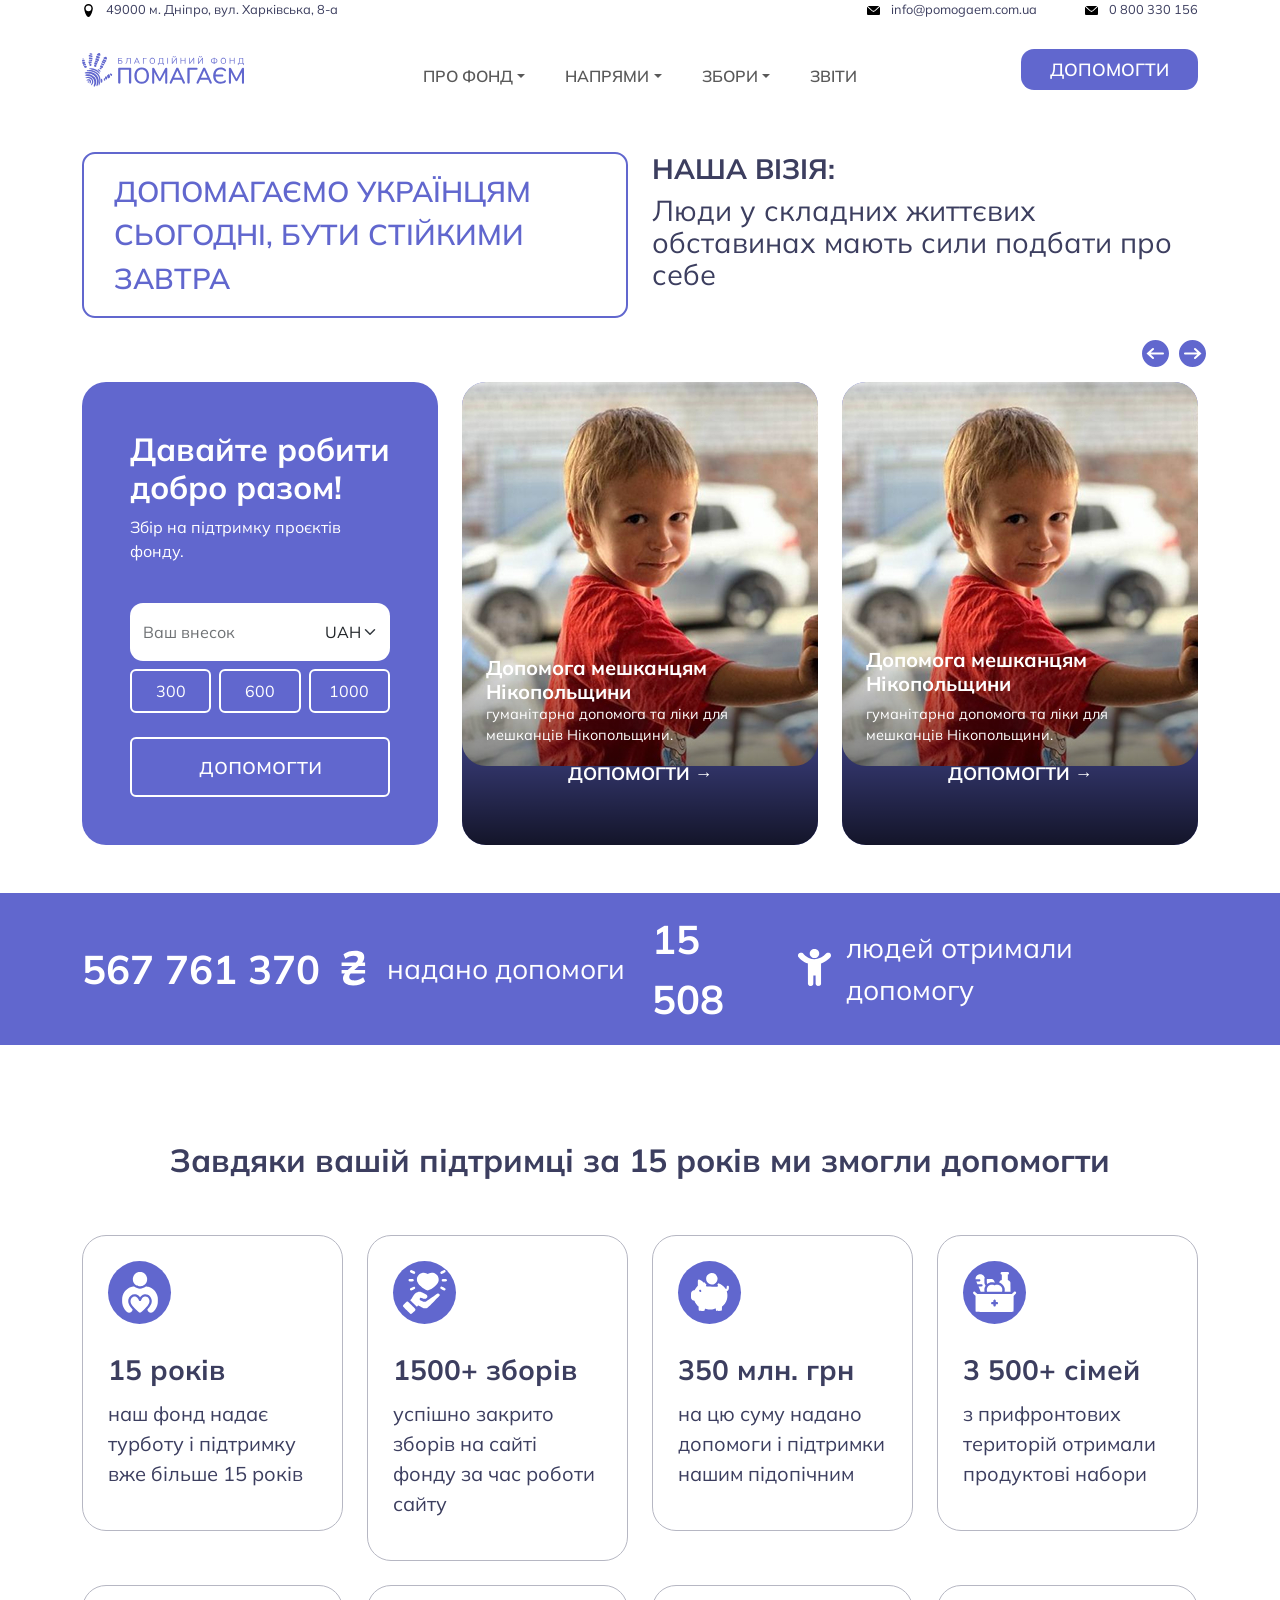
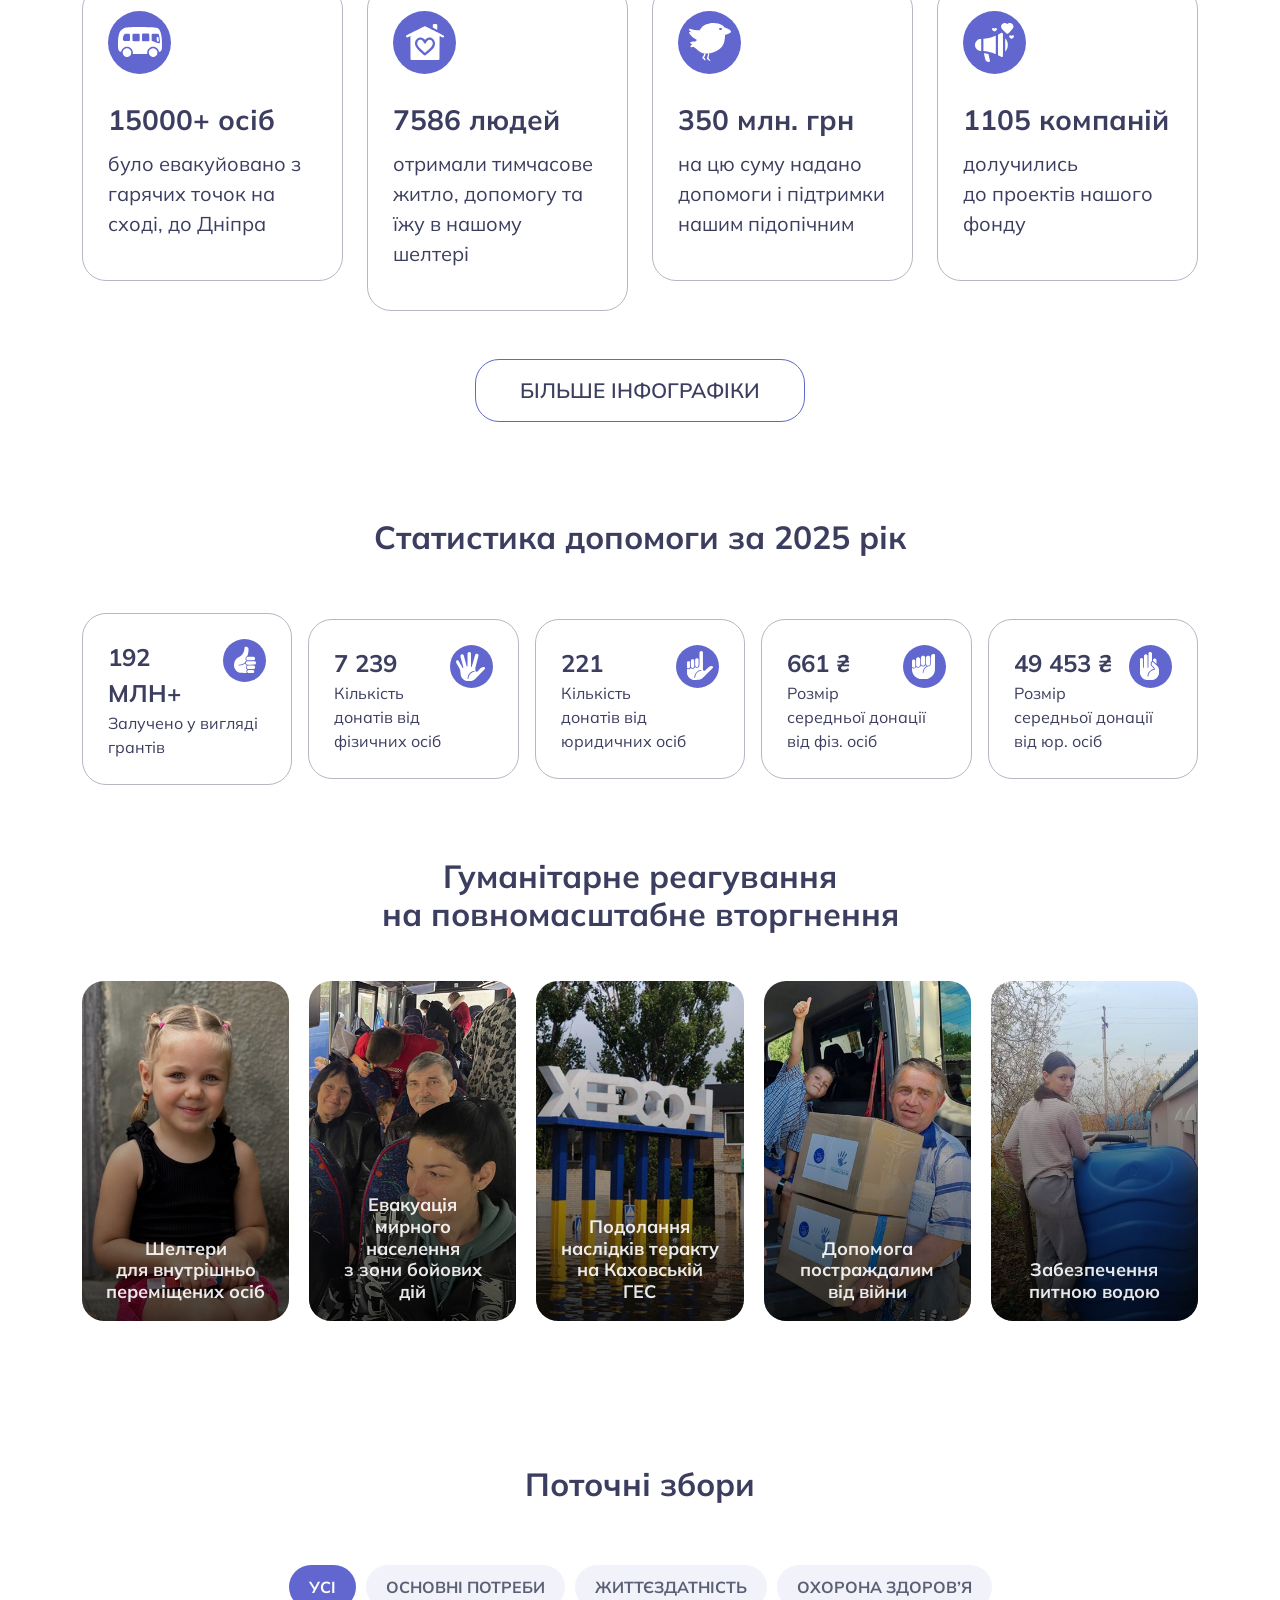
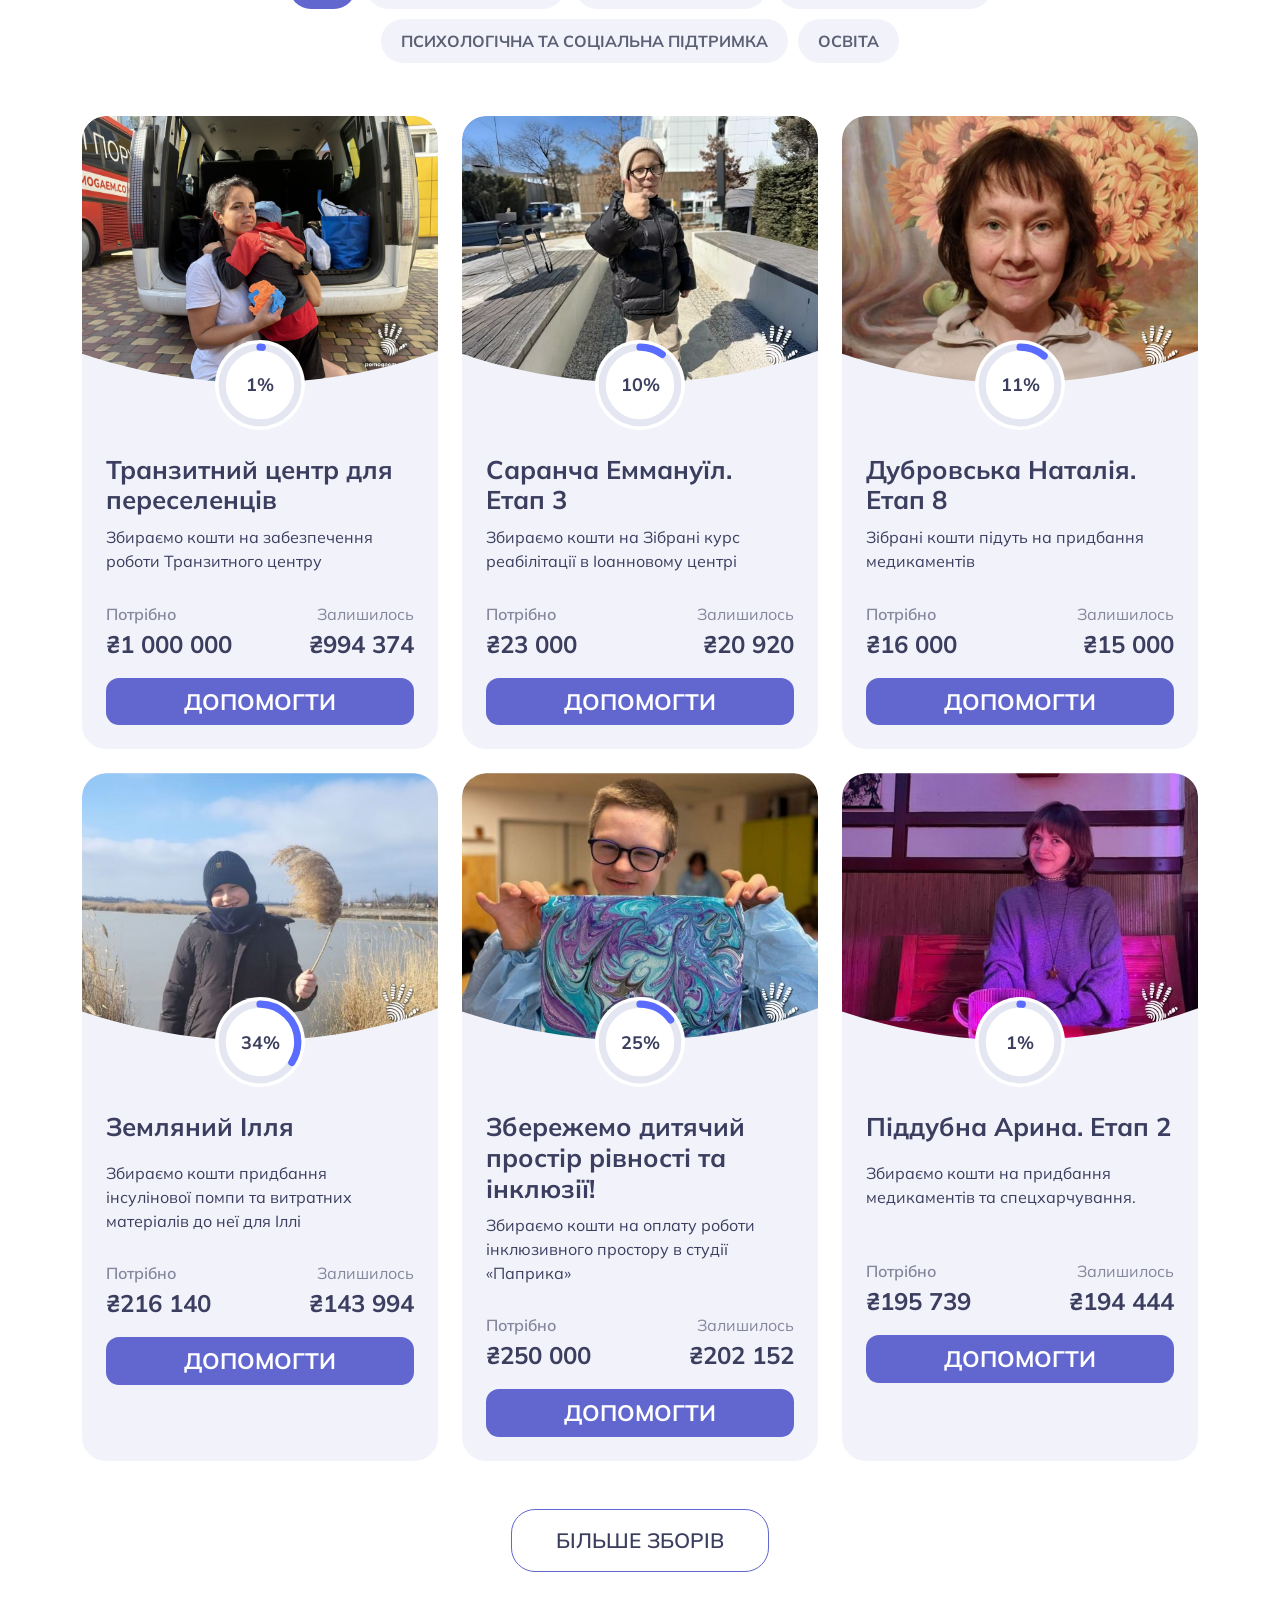
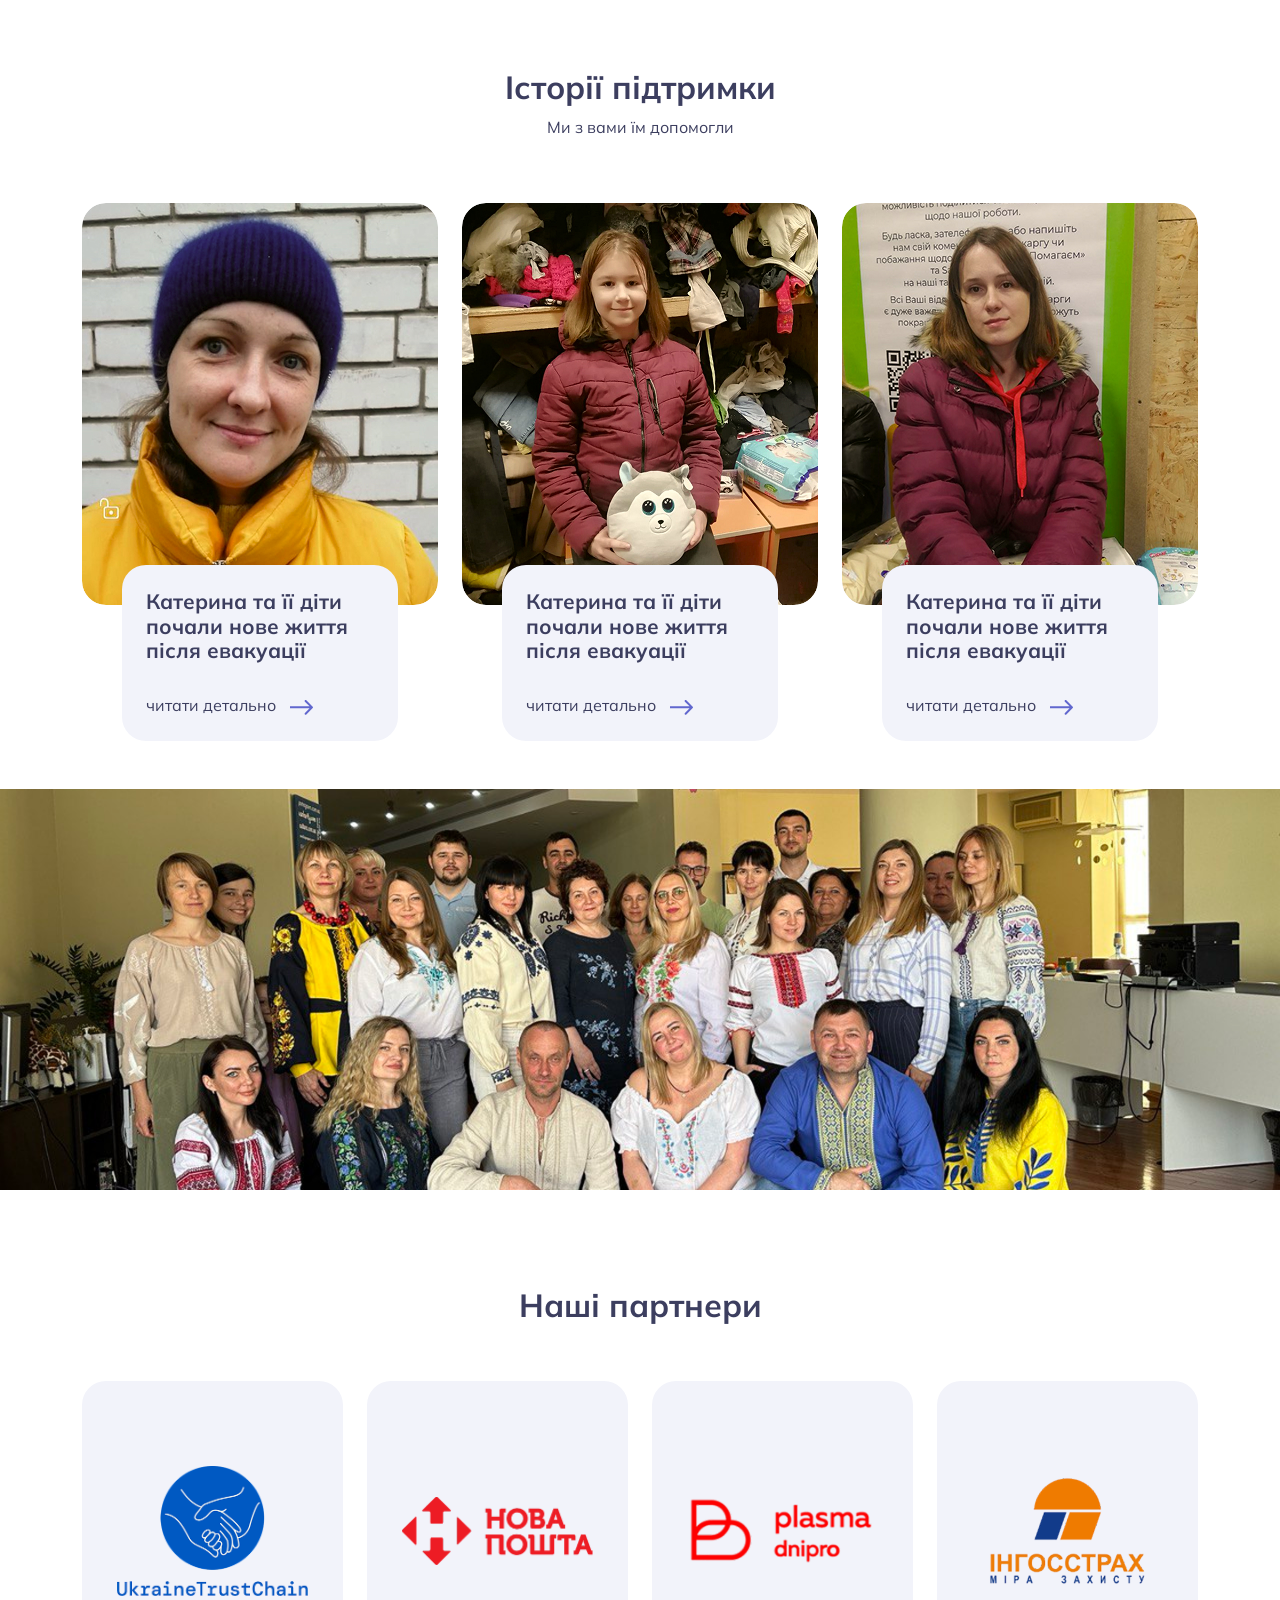
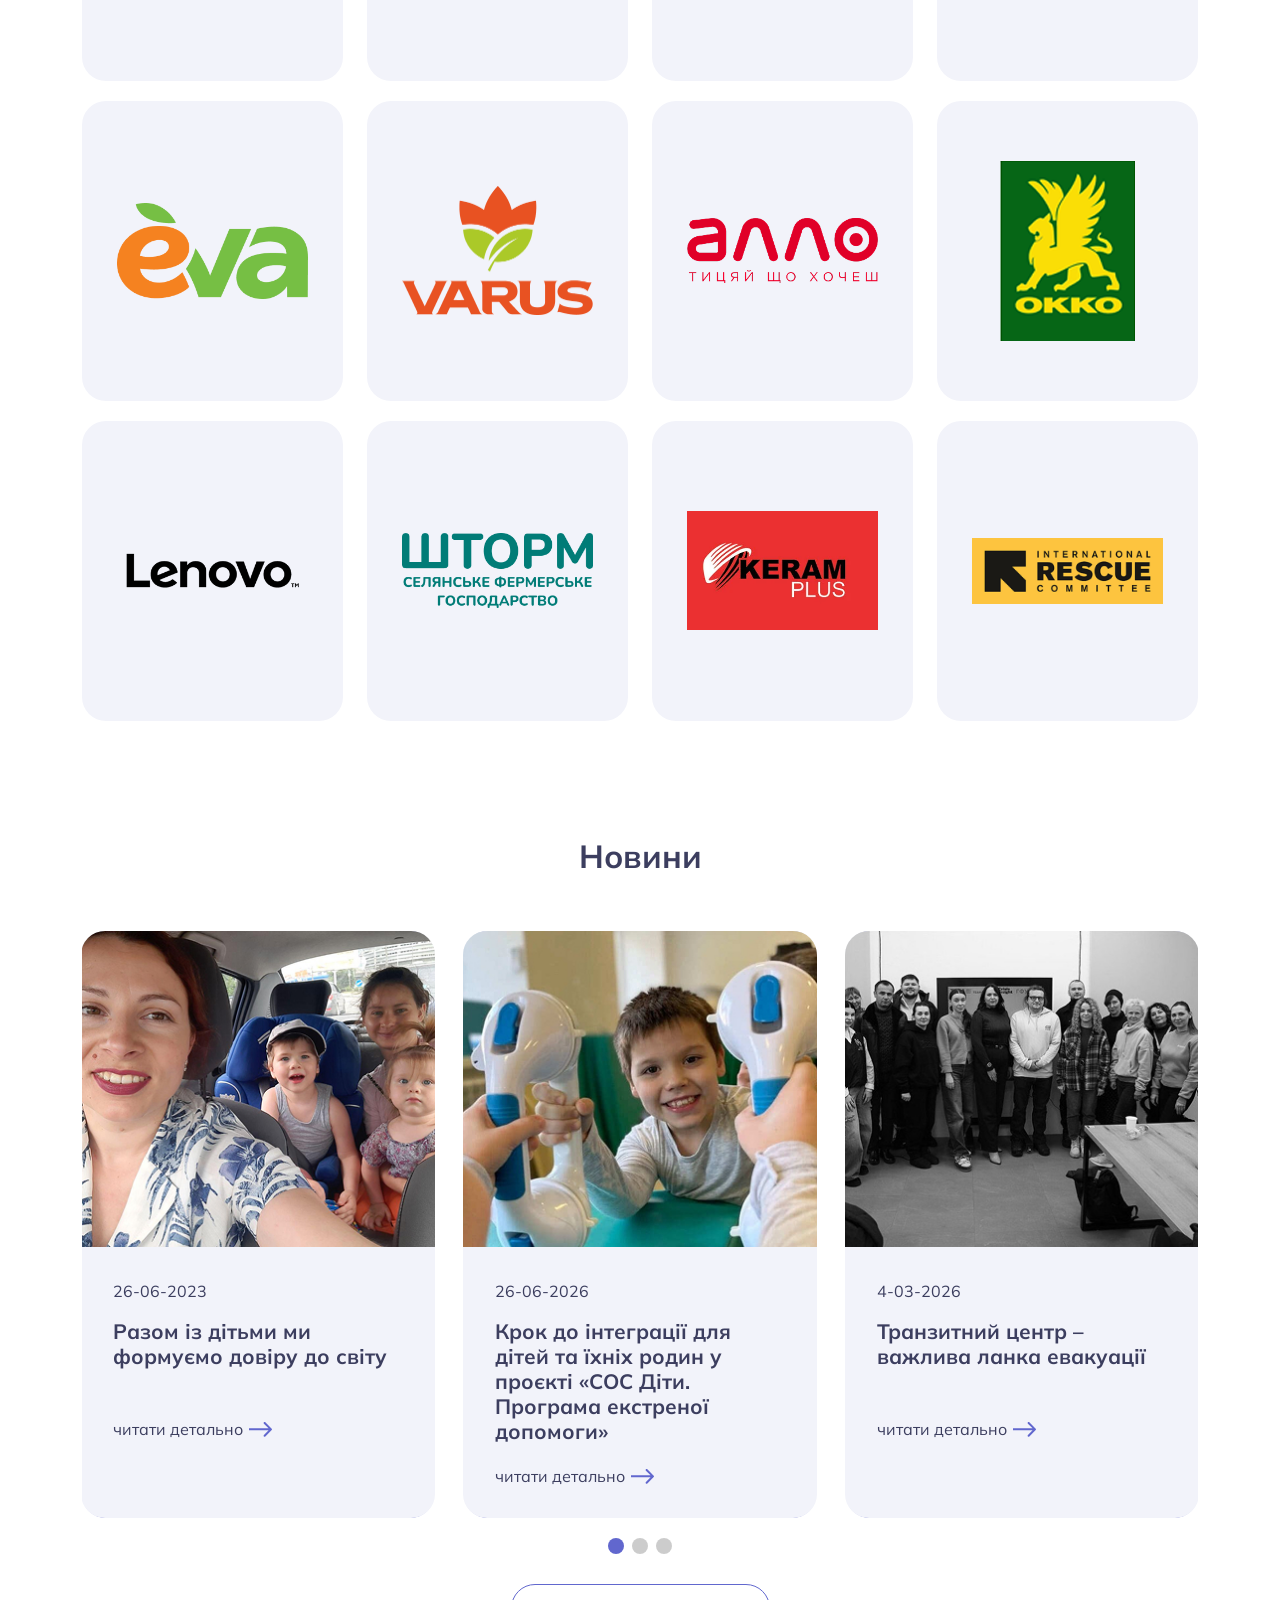
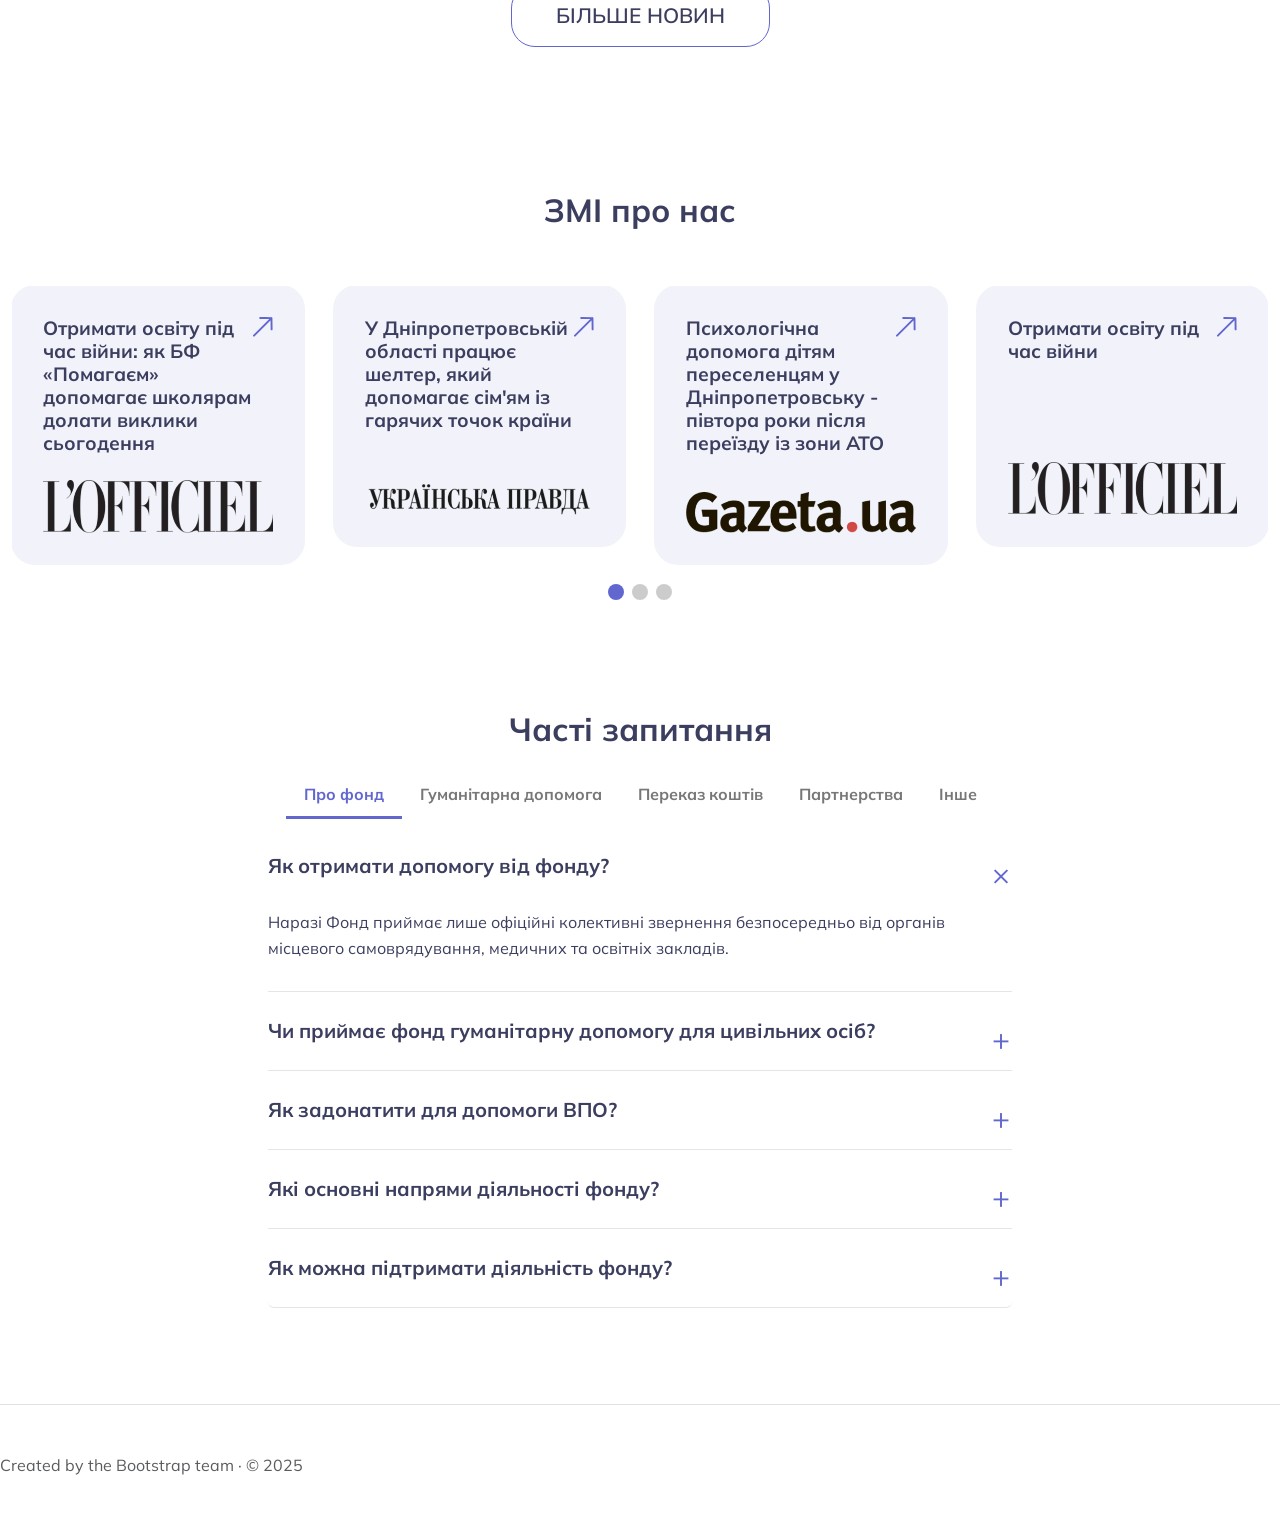
==== commit 111fa094: "new19032026" ====
--- a/index.html
+++ b/index.html
@@ -1883,7 +1883,7 @@
 
 
 
-        <section class="container-fluid pt-lg-5">
+        <section class="container-fluid pt-lg-5 my-5">
 
             <div class="row">
                 <div class="col-lg-12 text-center my-5">
@@ -2083,7 +2083,6 @@
                             </div>
                         </div>
                     </div>
-
                     <!-- slide -->
                     <div class="swiper-slide">
                         <div class="smi_item">
@@ -2100,293 +2099,470 @@
                             </div>
                         </div>
                     </div>
-
-                </div>
-
+                </div>
                 <div class="news-pagination">
                     <div class="swiper-pagination"></div>
                 </div>
-
             </div>
-
         </section>
 
 
         <section class="faq-section container py-5">
-
-            <h2 class="text-center faq-title mb-4">Часті запитання</h2>
-
-
-
-            <ul class="nav faq-tabs justify-content-center mb-5" id="faqTabs" role="tablist">
-
-                <li class="nav-item">
-                    <button class="nav-link active" data-bs-toggle="tab" data-bs-target="#faq-about" type="button">
-                        Про фонд
-                    </button>
-                </li>
-
-                <li class="nav-item">
-                    <button class="nav-link" data-bs-toggle="tab" data-bs-target="#faq-help" type="button">
-                        Гуманітарна допомога
-                    </button>
-                </li>
-
-                <li class="nav-item">
-                    <button class="nav-link" data-bs-toggle="tab" data-bs-target="#faq-donate" type="button">
-                        Переказ коштів
-                    </button>
-                </li>
-
-                <li class="nav-item">
-                    <button class="nav-link" data-bs-toggle="tab" data-bs-target="#faq-partners" type="button">
-                        Партнерства
-                    </button>
-                </li>
-
-                <li class="nav-item">
-                    <button class="nav-link" data-bs-toggle="tab" data-bs-target="#faq-other" type="button">
-                        Інше
-                    </button>
-                </li>
-
-            </ul>
-
-
-
-            <div class="tab-content">
-
-                <!-- TAB 1 -->
-
-                <div class="tab-pane fade show active" id="faq-about">
-
-                    <div class="accordion faq-accordion" id="accordionAbout">
-
-                        <div class="accordion-item">
-
-                            <h3 class="accordion-header">
-
-                                <button class="accordion-button" data-bs-toggle="collapse" data-bs-target="#about1">
-
-                                    Як отримати допомогу від фонду?
-
-                                </button>
-
-                            </h3>
-
-                            <div id="about1" class="accordion-collapse collapse show" data-bs-parent="#accordionAbout">
-
-                                <div class="accordion-body">
-
-                                    Наразі Фонд приймає лише офіційні колективні звернення
-                                    від органів місцевого самоврядування та установ.
-
-                                </div>
-
-                            </div>
-
-                        </div>
-
-
-                        <div class="accordion-item">
-
-                            <h3 class="accordion-header">
-
-                                <button class="accordion-button collapsed" data-bs-toggle="collapse"
-                                    data-bs-target="#about2">
-
-                                    Куди надсилати офіційні звернення?
-
-                                </button>
-
-                            </h3>
-
-                            <div id="about2" class="accordion-collapse collapse" data-bs-parent="#accordionAbout">
-
-                                <div class="accordion-body">
-
-                                    Звернення можна надсилати через офіційні контакти фонду.
-
-                                </div>
-
-                            </div>
-
-                        </div>
-
-                    </div>
-
-                </div>
-
-
-                <!-- TAB 2 -->
-
-                <div class="tab-pane fade" id="faq-help">
-
-                    <div class="accordion faq-accordion" id="accordionHelp">
-
-                        <div class="accordion-item">
-
-                            <h3 class="accordion-header">
-
-                                <button class="accordion-button" data-bs-toggle="collapse" data-bs-target="#help1">
-
-                                    Чи приймає фонд гуманітарну допомогу?
-
-                                </button>
-
-                            </h3>
-
-                            <div id="help1" class="accordion-collapse collapse show" data-bs-parent="#accordionHelp">
-
-                                <div class="accordion-body">
-
-                                    Так, фонд співпрацює з міжнародними партнерами
-                                    та приймає гуманітарну допомогу.
-
-                                </div>
-
-                            </div>
-
-                        </div>
-
-                    </div>
-
-                </div>
-
-
-                <!-- TAB 3 -->
-
-                <div class="tab-pane fade" id="faq-donate">
-
-                    <div class="accordion faq-accordion" id="accordionDonate">
-
-                        <div class="accordion-item">
-
-                            <h3 class="accordion-header">
-
-                                <button class="accordion-button" data-bs-toggle="collapse" data-bs-target="#donate1">
-
-                                    Як зробити пожертву?
-
-                                </button>
-
-                            </h3>
-
-                            <div id="donate1" class="accordion-collapse collapse show"
-                                data-bs-parent="#accordionDonate">
-
-                                <div class="accordion-body">
-
-                                    Ви можете зробити внесок через сторінку донатів.
-
-                                </div>
-
-                            </div>
-
-                        </div>
-
-                    </div>
-
-                </div>
-
+            <div class="row">
+                <div class="col-md-12">
+                    <h2 class="text-center faq-title mb-4">Часті запитання</h2>
+                    <ul class="nav faq-tabs justify-content-center mb-2" id="faqTabs" role="tablist">
+                        <li class="nav-item">
+                            <button class="nav-link active" data-bs-toggle="tab" data-bs-target="#faq-about"
+                                type="button">
+                                Про фонд
+                            </button>
+                        </li>
+                        <li class="nav-item">
+                            <button class="nav-link" data-bs-toggle="tab" data-bs-target="#faq-help" type="button">
+                                Гуманітарна допомога
+                            </button>
+                        </li>
+                        <li class="nav-item">
+                            <button class="nav-link" data-bs-toggle="tab" data-bs-target="#faq-donate" type="button">
+                                Переказ коштів
+                            </button>
+                        </li>
+                        <li class="nav-item">
+                            <button class="nav-link" data-bs-toggle="tab" data-bs-target="#faq-partners" type="button">
+                                Партнерства
+                            </button>
+                        </li>
+                        <li class="nav-item">
+                            <button class="nav-link" data-bs-toggle="tab" data-bs-target="#faq-other" type="button">
+                                Інше
+                            </button>
+                        </li>
+                    </ul>
+                </div>
             </div>
 
-
-
-
-
-
-
-            <!-- accordion -->
-
-            <div class="accordion faq-accordion" id="faqAccordion">
-
-                <!-- item -->
-                <div class="accordion-item">
-
-                    <h3 class="accordion-header">
-
-                        <button class="accordion-button" data-bs-toggle="collapse" data-bs-target="#faq1">
-
-                            Як отримати допомогу від фонду?
-
-                        </button>
-
-                    </h3>
-
-                    <div id="faq1" class="accordion-collapse collapse show" data-bs-parent="#faqAccordion">
-
-                        <div class="accordion-body">
-
-                            Наразі Фонд приймає лише офіційні колективні звернення
-                            безпосередньо від органів місцевого самоврядування,
-                            медичних та освітніх закладів.
-
-                        </div>
-
-                    </div>
-
-                </div>
-
-
-                <!-- item -->
-
-                <div class="accordion-item">
-
-                    <h3 class="accordion-header">
-
-                        <button class="accordion-button collapsed" data-bs-toggle="collapse" data-bs-target="#faq2">
-
-                            Чи приймає фонд гуманітарну допомогу для цивільних осіб?
-
-                        </button>
-
-                    </h3>
-
-                    <div id="faq2" class="accordion-collapse collapse" data-bs-parent="#faqAccordion">
-
-                        <div class="accordion-body">
-
-                            Так, фонд співпрацює з міжнародними організаціями
-                            та приймає гуманітарну допомогу для підтримки
-                            цивільного населення.
-
-                        </div>
-
-                    </div>
-
-                </div>
-
-
-                <!-- item -->
-
-                <div class="accordion-item">
-
-                    <h3 class="accordion-header">
-
-                        <button class="accordion-button collapsed" data-bs-toggle="collapse" data-bs-target="#faq3">
-
-                            Як задонатити для допомоги ВПО?
-
-                        </button>
-
-                    </h3>
-
-                    <div id="faq3" class="accordion-collapse collapse" data-bs-parent="#faqAccordion">
-
-                        <div class="accordion-body">
-
-                            Ви можете зробити внесок через сторінку донатів
-                            або скористатися реквізитами фонду.
-
-                        </div>
-
-                    </div>
-
-                </div>
-
+            <div class="col-md-8 mx-auto">
+                <div class="tab-content ">
+                    <!-- TAB 1 -->
+                    <div class="tab-pane fade show active" id="faq-about">
+                        <!-- accordion -->
+                        <div class="accordion faq-accordion" id="faqAccordion">
+                            <!-- item -->
+                            <div class="accordion-item">
+                                <h3 class="accordion-header">
+                                    <button class="accordion-button" data-bs-toggle="collapse" data-bs-target="#faq1">
+                                        Як отримати допомогу від фонду?
+                                    </button>
+                                </h3>
+                                <div id="faq1" class="accordion-collapse collapse show" data-bs-parent="#faqAccordion">
+                                    <div class="accordion-body">
+                                        Наразі Фонд приймає лише офіційні колективні звернення
+                                        безпосередньо від органів місцевого самоврядування,
+                                        медичних та освітніх закладів.
+                                    </div>
+                                </div>
+                            </div>
+                            <!-- item -->
+                            <div class="accordion-item">
+                                <h3 class="accordion-header">
+                                    <button class="accordion-button collapsed" data-bs-toggle="collapse"
+                                        data-bs-target="#faq2">
+                                        Чи приймає фонд гуманітарну допомогу для цивільних осіб?
+                                    </button>
+                                </h3>
+                                <div id="faq2" class="accordion-collapse collapse" data-bs-parent="#faqAccordion">
+                                    <div class="accordion-body">
+                                        Так, фонд співпрацює з міжнародними організаціями
+                                        та приймає гуманітарну допомогу для підтримки
+                                        цивільного населення.
+                                    </div>
+                                </div>
+                            </div>
+                            <!-- item -->
+                            <div class="accordion-item">
+                                <h3 class="accordion-header">
+                                    <button class="accordion-button collapsed" data-bs-toggle="collapse"
+                                        data-bs-target="#faq3">
+                                        Як задонатити для допомоги ВПО?
+                                    </button>
+                                </h3>
+                                <div id="faq3" class="accordion-collapse collapse" data-bs-parent="#faqAccordion">
+                                    <div class="accordion-body">
+                                        Ви можете зробити внесок через сторінку донатів
+                                        або скористатися реквізитами фонду.
+                                    </div>
+                                </div>
+                            </div>
+                            <div class="accordion-item">
+                                <h3 class="accordion-header">
+                                    <button class="accordion-button collapsed" data-bs-toggle="collapse"
+                                        data-bs-target="#faq4">
+                                        Які основні напрями діяльності фонду?
+                                    </button>
+                                </h3>
+                                <div id="faq4" class="accordion-collapse collapse" data-bs-parent="#faqAccordion">
+                                    <div class="accordion-body">
+                                        Фонд реалізує гуманітарні програми допомоги постраждалим від війни,
+                                        підтримує внутрішньо переміщені родини, надає психологічну допомогу
+                                        та сприяє освітнім і соціальним ініціативам для дітей і дорослих.
+                                    </div>
+                                </div>
+                            </div>
+                            <div class="accordion-item">
+                                <h3 class="accordion-header">
+                                    <button class="accordion-button collapsed" data-bs-toggle="collapse"
+                                        data-bs-target="#faq5">
+                                        Як можна підтримати діяльність фонду?
+                                    </button>
+                                </h3>
+                                <div id="faq5" class="accordion-collapse collapse" data-bs-parent="#faqAccordion">
+                                    <div class="accordion-body">
+                                        Підтримати діяльність фонду можна різними способами: зробити
+                                        грошову пожертву, передати гуманітарну допомогу, стати волонтером
+                                        або розповісти про нашу діяльність у соціальних мережах.
+                                    </div>
+                                </div>
+                            </div>
+                        </div>
+                    </div>
+
+                    <!-- TAB 2 -->
+                    <div class="tab-pane fade" id="faq-help">
+                        <div class="accordion faq-accordion" id="accordionHelp">
+                            <div class="accordion-item">
+                                <h3 class="accordion-header">
+                                    <button class="accordion-button" data-bs-toggle="collapse" data-bs-target="#help1">
+                                        Хто може отримати гуманітарну допомогу від фонду?
+                                    </button>
+                                </h3>
+                                <div id="help1" class="accordion-collapse collapse show"
+                                    data-bs-parent="#accordionHelp">
+                                    <div class="accordion-body">
+                                        Фонд надає гуманітарну допомогу внутрішньо переміщеним особам, сім’ям із дітьми,
+                                        людям з інвалідністю та іншим вразливим категоріям населення, які постраждали
+                                        внаслідок війни.
+                                    </div>
+                                </div>
+                            </div>
+                            <div class="accordion-item">
+                                <h3 class="accordion-header">
+                                    <button class="accordion-button collapsed" data-bs-toggle="collapse"
+                                        data-bs-target="#help2">
+                                        Яку гуманітарну допомогу можна отримати?
+                                    </button>
+                                </h3>
+                                <div id="help2" class="accordion-collapse collapse" data-bs-parent="#accordionHelp">
+                                    <div class="accordion-body">
+                                        Допомога може включати продуктові набори, засоби гігієни, одяг, побутові речі, а
+                                        також підтримку для дітей та сімей, які опинилися у складних життєвих
+                                        обставинах.
+                                    </div>
+                                </div>
+                            </div>
+                            <div class="accordion-item">
+                                <h3 class="accordion-header">
+                                    <button class="accordion-button collapsed" data-bs-toggle="collapse"
+                                        data-bs-target="#help3">
+                                        Як подати запит на отримання гуманітарної допомоги?
+                                    </button>
+                                </h3>
+                                <div id="help3" class="accordion-collapse collapse" data-bs-parent="#accordionHelp">
+                                    <div class="accordion-body">
+                                        Індивідуальні запити на допомогу зазвичай приймаються через партнерські
+                                        організації,
+                                        місцеві громади або соціальні служби. Рекомендуємо звернутися до місцевих
+                                        органів
+                                        влади або гуманітарних штабів у вашому регіоні.
+                                    </div>
+                                </div>
+                            </div>
+                            <div class="accordion-item">
+                                <h3 class="accordion-header">
+                                    <button class="accordion-button collapsed" data-bs-toggle="collapse"
+                                        data-bs-target="#help4">
+                                        Чи можна передати гуманітарну допомогу до фонду?
+                                    </button>
+                                </h3>
+                                <div id="help4" class="accordion-collapse collapse" data-bs-parent="#accordionHelp">
+                                    <div class="accordion-body">
+                                        Так, фонд співпрацює з партнерами та приймає гуманітарну допомогу
+                                        від організацій і благодійників. Для координації передачі допомоги
+                                        зв’яжіться з нами через розділ «Контакти».
+                                    </div>
+                                </div>
+                            </div>
+                            <div class="accordion-item">
+                                <h3 class="accordion-header">
+                                    <button class="accordion-button collapsed" data-bs-toggle="collapse"
+                                        data-bs-target="#help5">
+                                        У яких регіонах надається гуманітарна допомога?
+                                    </button>
+                                </h3>
+                                <div id="help5" class="accordion-collapse collapse" data-bs-parent="#accordionHelp">
+                                    <div class="accordion-body">
+                                        Фонд працює у співпраці з місцевими громадами та партнерами
+                                        у різних регіонах України, зокрема у прифронтових та
+                                        деокупованих територіях.
+                                    </div>
+                                </div>
+                            </div>
+                        </div>
+                    </div>
+
+                    <!-- TAB 3 -->
+                    <div class="tab-pane fade" id="faq-donate">
+                        <div class="accordion faq-accordion" id="accordionDonate">
+                            <div class="accordion-item">
+                                <h3 class="accordion-header">
+                                    <button class="accordion-button" data-bs-toggle="collapse"
+                                        data-bs-target="#donate1">
+                                        Як зробити грошову пожертву на підтримку програм фонду?
+                                    </button>
+                                </h3>
+                                <div id="donate1" class="accordion-collapse collapse show"
+                                    data-bs-parent="#accordionDonate">
+                                    <div class="accordion-body">
+                                        Ви можете зробити пожертву онлайн через форму на сайті або
+                                        перерахувати кошти за банківськими реквізитами фонду.
+                                        Усі доступні способи підтримки розміщені у розділі «Пожертви».
+                                    </div>
+                                </div>
+                            </div>
+                            <div class="accordion-item">
+                                <h3 class="accordion-header">
+                                    <button class="accordion-button collapsed" data-bs-toggle="collapse"
+                                        data-bs-target="#donate2">
+                                        Чи можна зробити регулярний щомісячний донат?
+                                    </button>
+                                </h3>
+                                <div id="donate2" class="accordion-collapse collapse" data-bs-parent="#accordionDonate">
+                                    <div class="accordion-body">
+                                        Так, ви можете налаштувати регулярну щомісячну пожертву.
+                                        Це допомагає фонду планувати довгострокові програми допомоги
+                                        та підтримувати більше людей.
+                                    </div>
+                                </div>
+                            </div>
+                            <div class="accordion-item">
+                                <h3 class="accordion-header">
+                                    <button class="accordion-button collapsed" data-bs-toggle="collapse"
+                                        data-bs-target="#donate3">
+                                        Чи можна обрати конкретний напрямок допомоги для пожертви?
+                                    </button>
+                                </h3>
+                                <div id="donate3" class="accordion-collapse collapse" data-bs-parent="#accordionDonate">
+                                    <div class="accordion-body">
+                                        Так, у деяких випадках ви можете підтримати конкретний збір
+                                        або програму фонду, наприклад допомогу дітям, евакуацію
+                                        або гуманітарні проєкти.
+                                    </div>
+                                </div>
+                            </div>
+                            <div class="accordion-item">
+                                <h3 class="accordion-header">
+                                    <button class="accordion-button collapsed" data-bs-toggle="collapse"
+                                        data-bs-target="#donate4">
+                                        Чи отримую я підтвердження після здійснення пожертви?
+                                    </button>
+                                </h3>
+                                <div id="donate4" class="accordion-collapse collapse" data-bs-parent="#accordionDonate">
+                                    <div class="accordion-body">
+                                        Так, після успішного платежу ви отримуєте підтвердження
+                                        про здійснення пожертви. Також фонд регулярно публікує
+                                        звіти про використання отриманих коштів.
+                                    </div>
+                                </div>
+                            </div>
+                            <div class="accordion-item">
+                                <h3 class="accordion-header">
+                                    <button class="accordion-button collapsed" data-bs-toggle="collapse"
+                                        data-bs-target="#donate5">
+                                        Чи можуть компанії або організації підтримати фонд фінансово?
+                                    </button>
+                                </h3>
+                                <div id="donate5" class="accordion-collapse collapse" data-bs-parent="#accordionDonate">
+                                    <div class="accordion-body">
+                                        Так, фонд відкритий до співпраці з бізнесом та організаціями.
+                                        Компанії можуть підтримати благодійні програми фінансово
+                                        або долучитися до спільних соціальних ініціатив.
+                                    </div>
+                                </div>
+                            </div>
+                        </div>
+                    </div>
+
+                    <!-- TAB 4 -->
+                    <div class="tab-pane fade" id="faq-partners">
+                        <div class="accordion faq-accordion" id="accordionPartners">
+                            <div class="accordion-item">
+                                <h3 class="accordion-header">
+                                    <button class="accordion-button" data-bs-toggle="collapse"
+                                        data-bs-target="#partners1">
+                                        Як організація може стати партнером фонду?
+                                    </button>
+                                </h3>
+                                <div id="partners1" class="accordion-collapse collapse show"
+                                    data-bs-parent="#accordionPartners">
+                                    <div class="accordion-body">
+                                        Ми відкриті до співпраці з міжнародними організаціями, бізнесом
+                                        та громадськими ініціативами. Щоб стати партнером фонду,
+                                        зв’яжіться з нами через розділ «Контакти» або надішліть
+                                        запит із описом можливого формату співпраці.
+                                    </div>
+                                </div>
+                            </div>
+                            <div class="accordion-item">
+                                <h3 class="accordion-header">
+                                    <button class="accordion-button collapsed" data-bs-toggle="collapse"
+                                        data-bs-target="#partners2">
+                                        Які формати партнерства можливі?
+                                    </button>
+                                </h3>
+                                <div id="partners2" class="accordion-collapse collapse"
+                                    data-bs-parent="#accordionPartners">
+                                    <div class="accordion-body">
+                                        Партнерство може включати фінансову підтримку програм,
+                                        передачу гуманітарної допомоги, реалізацію спільних проєктів
+                                        або інформаційну підтримку діяльності фонду.
+                                    </div>
+                                </div>
+                            </div>
+                            <div class="accordion-item">
+                                <h3 class="accordion-header">
+                                    <button class="accordion-button collapsed" data-bs-toggle="collapse"
+                                        data-bs-target="#partners3">
+                                        Чи співпрацює фонд з міжнародними організаціями?
+                                    </button>
+                                </h3>
+                                <div id="partners3" class="accordion-collapse collapse"
+                                    data-bs-parent="#accordionPartners">
+                                    <div class="accordion-body">
+                                        Так, фонд має досвід співпраці з міжнародними гуманітарними
+                                        організаціями та донорами, які підтримують програми допомоги
+                                        в Україні.
+                                    </div>
+                                </div>
+                            </div>
+                            <div class="accordion-item">
+                                <h3 class="accordion-header">
+                                    <button class="accordion-button collapsed" data-bs-toggle="collapse"
+                                        data-bs-target="#partners4">
+                                        Чи можуть компанії реалізовувати спільні соціальні проєкти з фондом?
+                                    </button>
+                                </h3>
+                                <div id="partners4" class="accordion-collapse collapse"
+                                    data-bs-parent="#accordionPartners">
+                                    <div class="accordion-body">
+                                        Так, ми підтримуємо спільні соціальні ініціативи з бізнесом.
+                                        Такі проєкти можуть бути спрямовані на допомогу дітям,
+                                        переселенцям, розвиток освіти або гуманітарну підтримку громад.
+                                    </div>
+                                </div>
+                            </div>
+                            <div class="accordion-item">
+                                <h3 class="accordion-header">
+                                    <button class="accordion-button collapsed" data-bs-toggle="collapse"
+                                        data-bs-target="#partners5">
+                                        Де можна побачити перелік партнерів фонду?
+                                    </button>
+                                </h3>
+                                <div id="partners5" class="accordion-collapse collapse"
+                                    data-bs-parent="#accordionPartners">
+                                    <div class="accordion-body">
+                                        Інформацію про наших партнерів та спільні проєкти
+                                        ви можете знайти у розділі «Партнери» на сайті фонду.
+                                    </div>
+                                </div>
+                            </div>
+                        </div>
+                    </div>
+
+                    <!-- TAB 5 -->
+                    <div class="tab-pane fade" id="faq-other">
+                        <div class="accordion faq-accordion" id="accordionOther">
+                            <div class="accordion-item">
+                                <h3 class="accordion-header">
+                                    <button class="accordion-button" data-bs-toggle="collapse" data-bs-target="#other1">
+                                        Як можна зв’язатися з фондом?
+                                    </button>
+                                </h3>
+                                <div id="other1" class="accordion-collapse collapse show"
+                                    data-bs-parent="#accordionOther">
+                                    <div class="accordion-body">
+                                        Ви можете зв’язатися з нами через розділ «Контакти» на сайті,
+                                        електронну пошту або соціальні мережі фонду. Ми намагаємося
+                                        відповідати на всі звернення у найкоротший можливий термін.
+                                    </div>
+                                </div>
+                            </div>
+                            <div class="accordion-item">
+                                <h3 class="accordion-header">
+                                    <button class="accordion-button collapsed" data-bs-toggle="collapse"
+                                        data-bs-target="#other2">
+                                        Чи можна стати волонтером фонду?
+                                    </button>
+                                </h3>
+                                <div id="other2" class="accordion-collapse collapse" data-bs-parent="#accordionOther">
+                                    <div class="accordion-body">
+                                        Так, фонд регулярно залучає волонтерів до різних програм
+                                        та гуманітарних ініціатив. Інформацію про актуальні
+                                        можливості волонтерства можна знайти у розділі «Вакансії»
+                                        або у наших соціальних мережах.
+                                    </div>
+                                </div>
+                            </div>
+                            <div class="accordion-item">
+                                <h3 class="accordion-header">
+                                    <button class="accordion-button collapsed" data-bs-toggle="collapse"
+                                        data-bs-target="#other3">
+                                        Де можна ознайомитися зі звітністю фонду?
+                                    </button>
+                                </h3>
+                                <div id="other3" class="accordion-collapse collapse" data-bs-parent="#accordionOther">
+                                    <div class="accordion-body">
+                                        Фонд регулярно публікує фінансові та діяльнісні звіти.
+                                        Їх можна переглянути у відповідному розділі сайту,
+                                        де представлена інформація про реалізовані програми
+                                        та використання благодійних коштів.
+                                    </div>
+                                </div>
+                            </div>
+                            <div class="accordion-item">
+                                <h3 class="accordion-header">
+                                    <button class="accordion-button collapsed" data-bs-toggle="collapse"
+                                        data-bs-target="#other4">
+                                        Чи можна запросити представників фонду для участі у заході?
+                                    </button>
+                                </h3>
+                                <div id="other4" class="accordion-collapse collapse" data-bs-parent="#accordionOther">
+                                    <div class="accordion-body">
+                                        Так, представники фонду можуть брати участь у конференціях,
+                                        тренінгах, освітніх заходах та інших подіях, пов’язаних
+                                        із гуманітарною діяльністю. Для цього надішліть запит
+                                        через форму зворотного зв’язку.
+                                    </div>
+                                </div>
+                            </div>
+                            <div class="accordion-item">
+                                <h3 class="accordion-header">
+                                    <button class="accordion-button collapsed" data-bs-toggle="collapse"
+                                        data-bs-target="#other5">
+                                        Як дізнаватися про новини та програми фонду?
+                                    </button>
+                                </h3>
+                                <div id="other5" class="accordion-collapse collapse" data-bs-parent="#accordionOther">
+                                    <div class="accordion-body">
+                                        Слідкуйте за новинами на нашому сайті та у соціальних
+                                        мережах фонду. Там ми регулярно публікуємо інформацію
+                                        про нові програми допомоги, події та результати роботи.
+                                    </div>
+                                </div>
+                            </div>
+                        </div>
+                    </div>
+                </div>
             </div>
-
         </section>
 
 
@@ -2539,6 +2715,7 @@
 
 
 
+
 </body>
 
 </html>
--- a/assets/css/style.css
+++ b/assets/css/style.css
@@ -911,97 +911,61 @@
 /* ----------------------------------------------------- */
 
 .faq-title {
-    font-size: 42px;
-    font-weight: 700;
-    color: var(--main-color);
-}
-
+    font-weight: var(--font-bold);
+}
 
 /* tabs */
-
 .faq-tabs .nav-link {
-
     border: none;
     background: none;
-
-    font-weight: 500;
+    font-weight: var(--font-bold);
     color: #777;
-
     padding: 10px 18px;
-
-    border-bottom: 2px solid transparent;
-
+    border-bottom: 3px solid transparent;
     transition: .3s;
 }
 
 .faq-tabs .nav-link.active {
-
     color: var(--main-color);
-
-    border-bottom: 2px solid var(--main-color);
-}
-
+    border-bottom: 3px solid var(--main-color);
+}
 
 /* accordion */
-
 .faq-accordion .accordion-item {
-
     border: none;
-
     border-bottom: 1px solid #e5e5e5;
-
     background: transparent;
-
     padding: 5px 0;
 }
 
-
 .faq-accordion .accordion-button {
-
     background: none;
-
     box-shadow: none;
-
     padding: 22px 0;
-
     font-size: 20px;
-
-    font-weight: 500;
-
-    color: #333;
-
-}
-
+    font-weight: var(--font-bold);
+    color: var(--color-text);
+}
 
 .faq-accordion .accordion-button::after {
-
     background-image: none;
-
     content: "+";
-
     font-size: 30px;
-
-    font-weight: 300;
+    font-weight: 400;
     color: var(--main-color);
     transform: none;
-
-}
-
+}
 
 .faq-accordion .accordion-button:not(.collapsed)::after {
     content: "×";
 }
 
-
 .faq-accordion .accordion-body {
     padding: 10px 0 25px;
-    color: #666;
+    color: var(--color-text);
     line-height: 1.6;
-    max-width: 700px;
-
-}
-
-
+    max-width: 800px;
+}
 
 
 /* ----------------------------------------------------- */
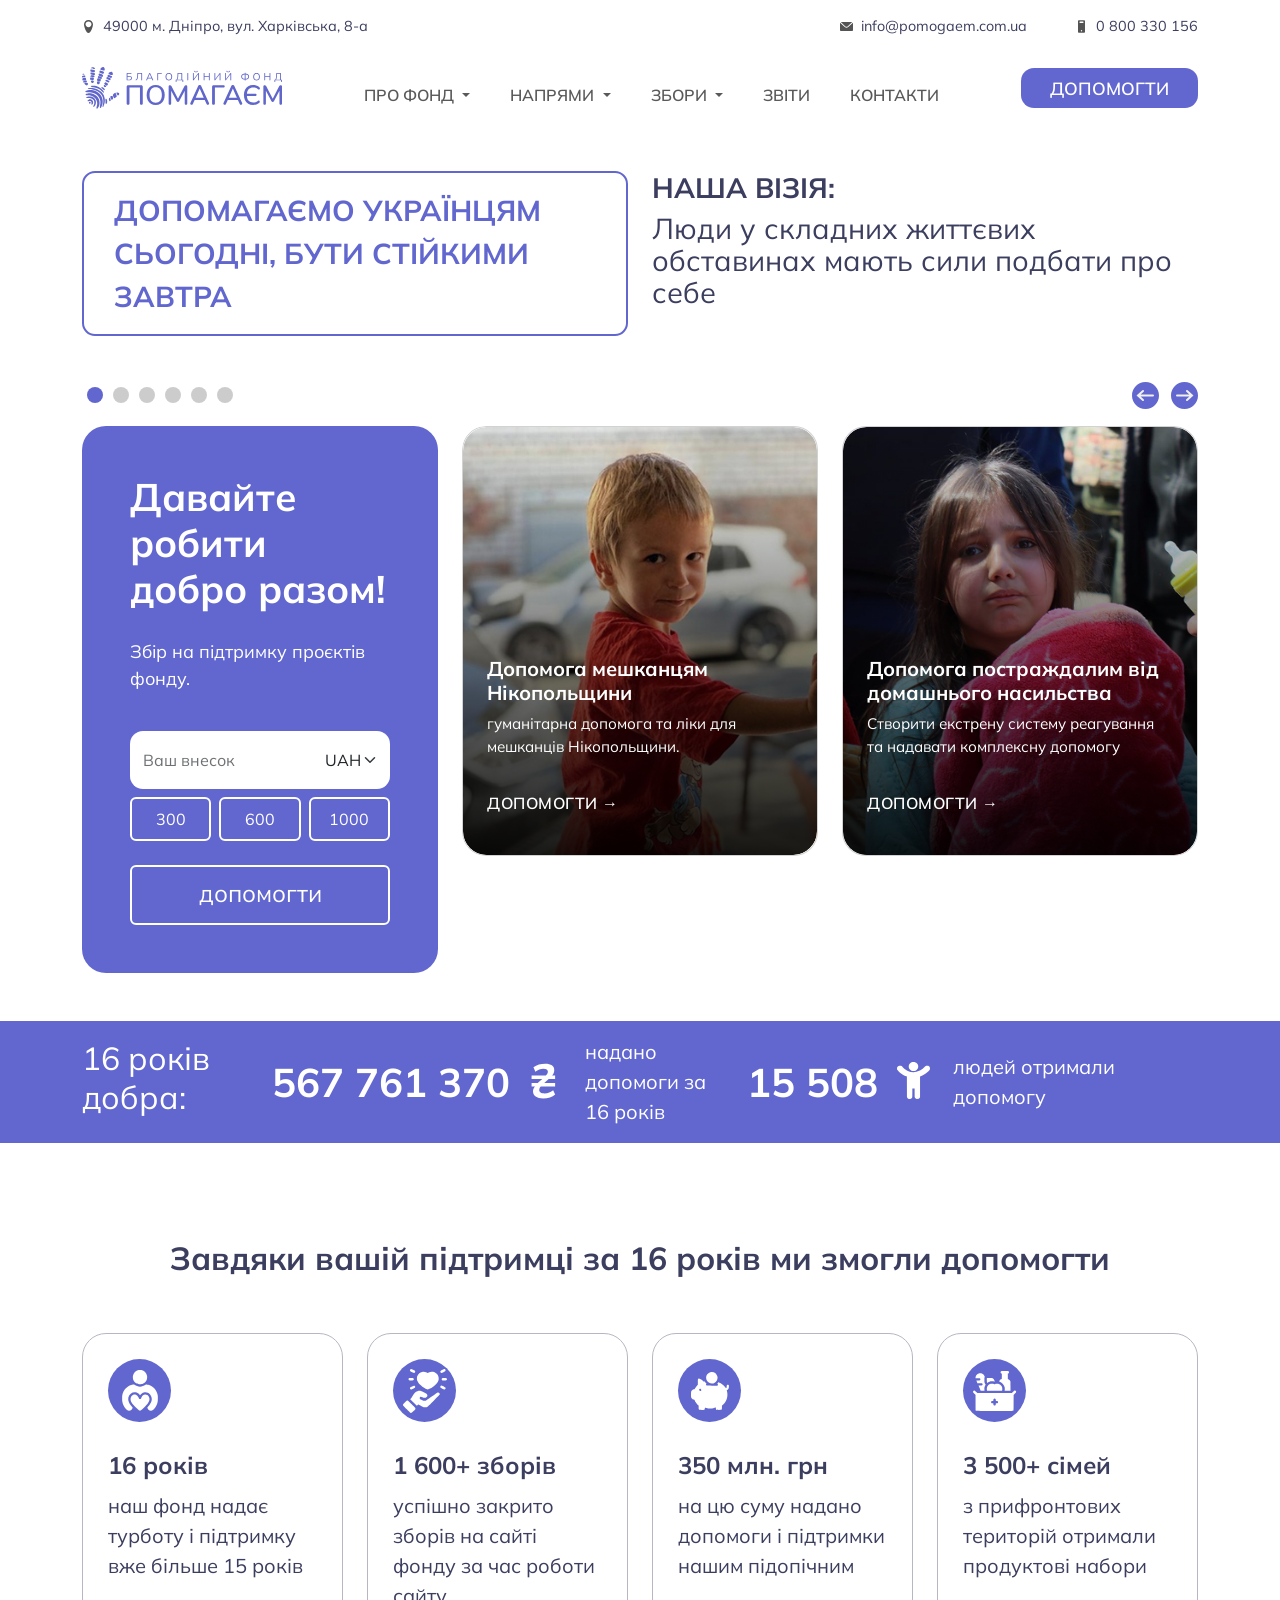
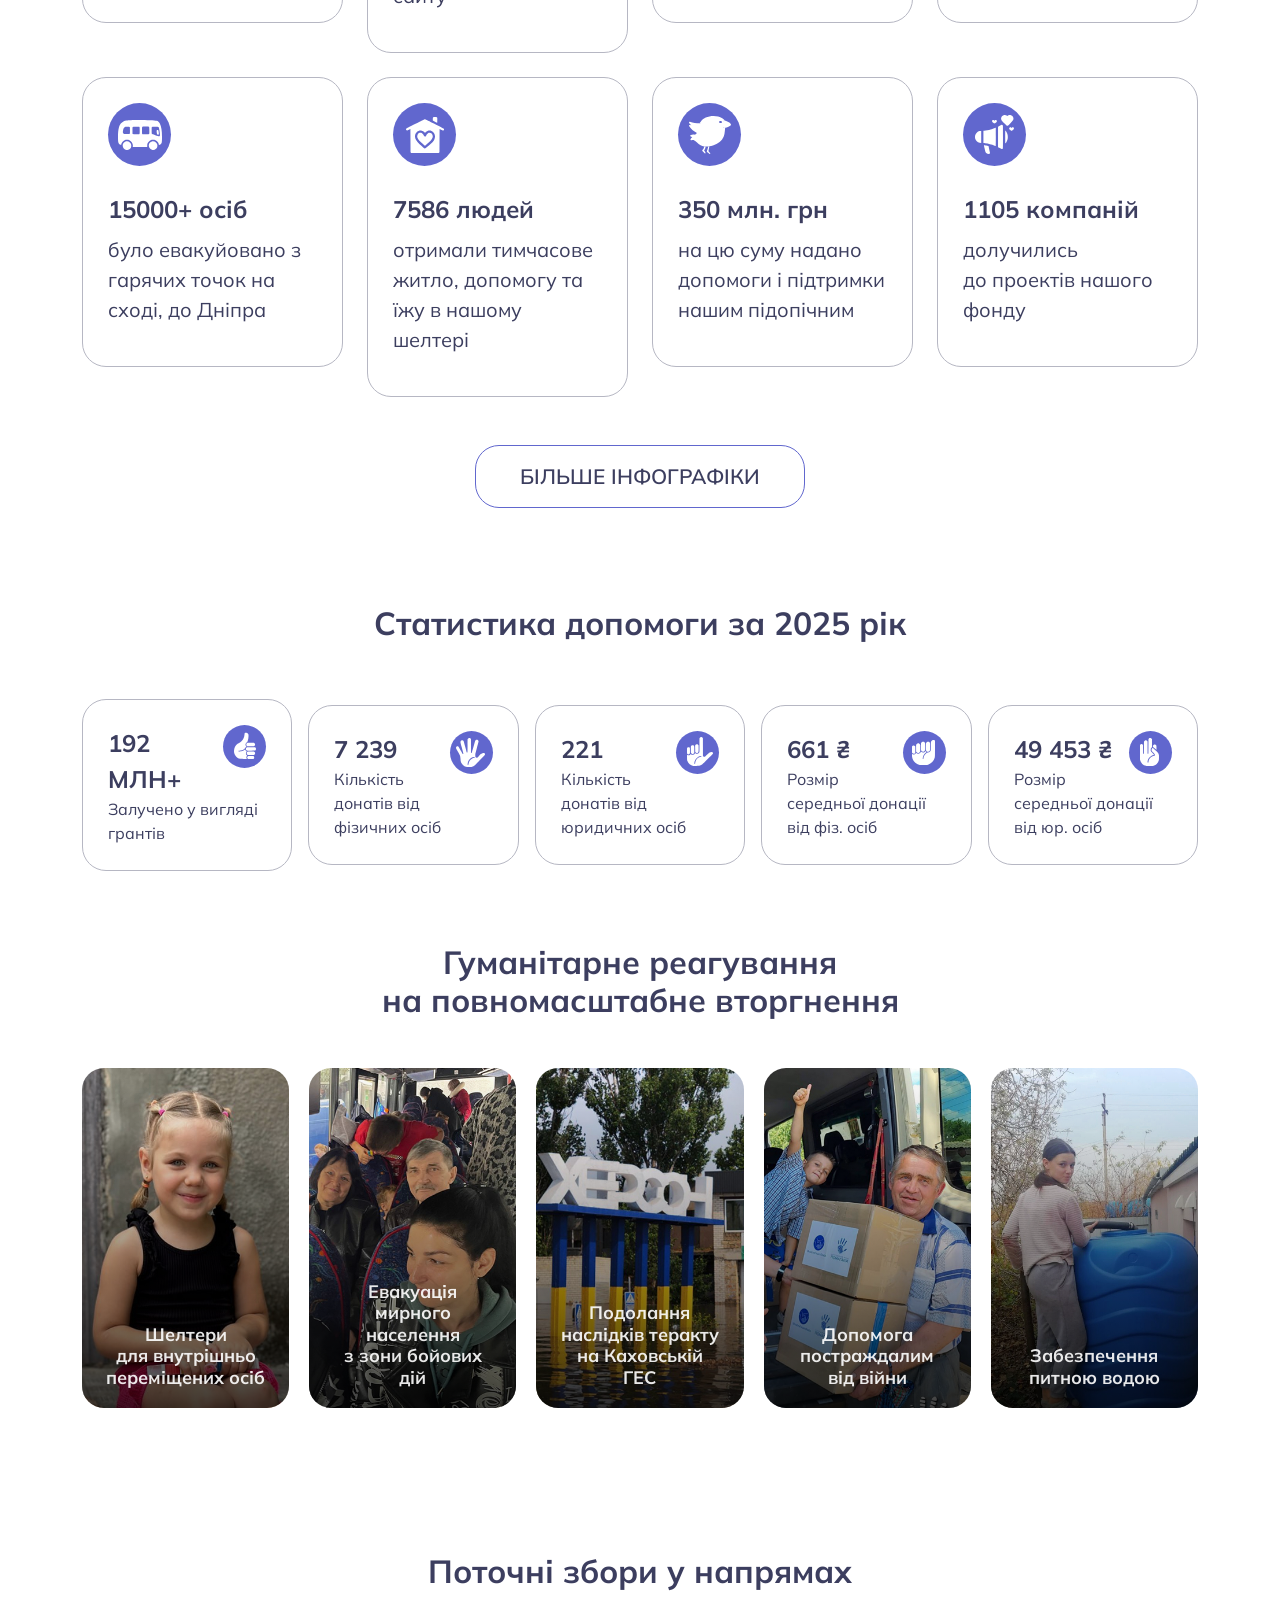
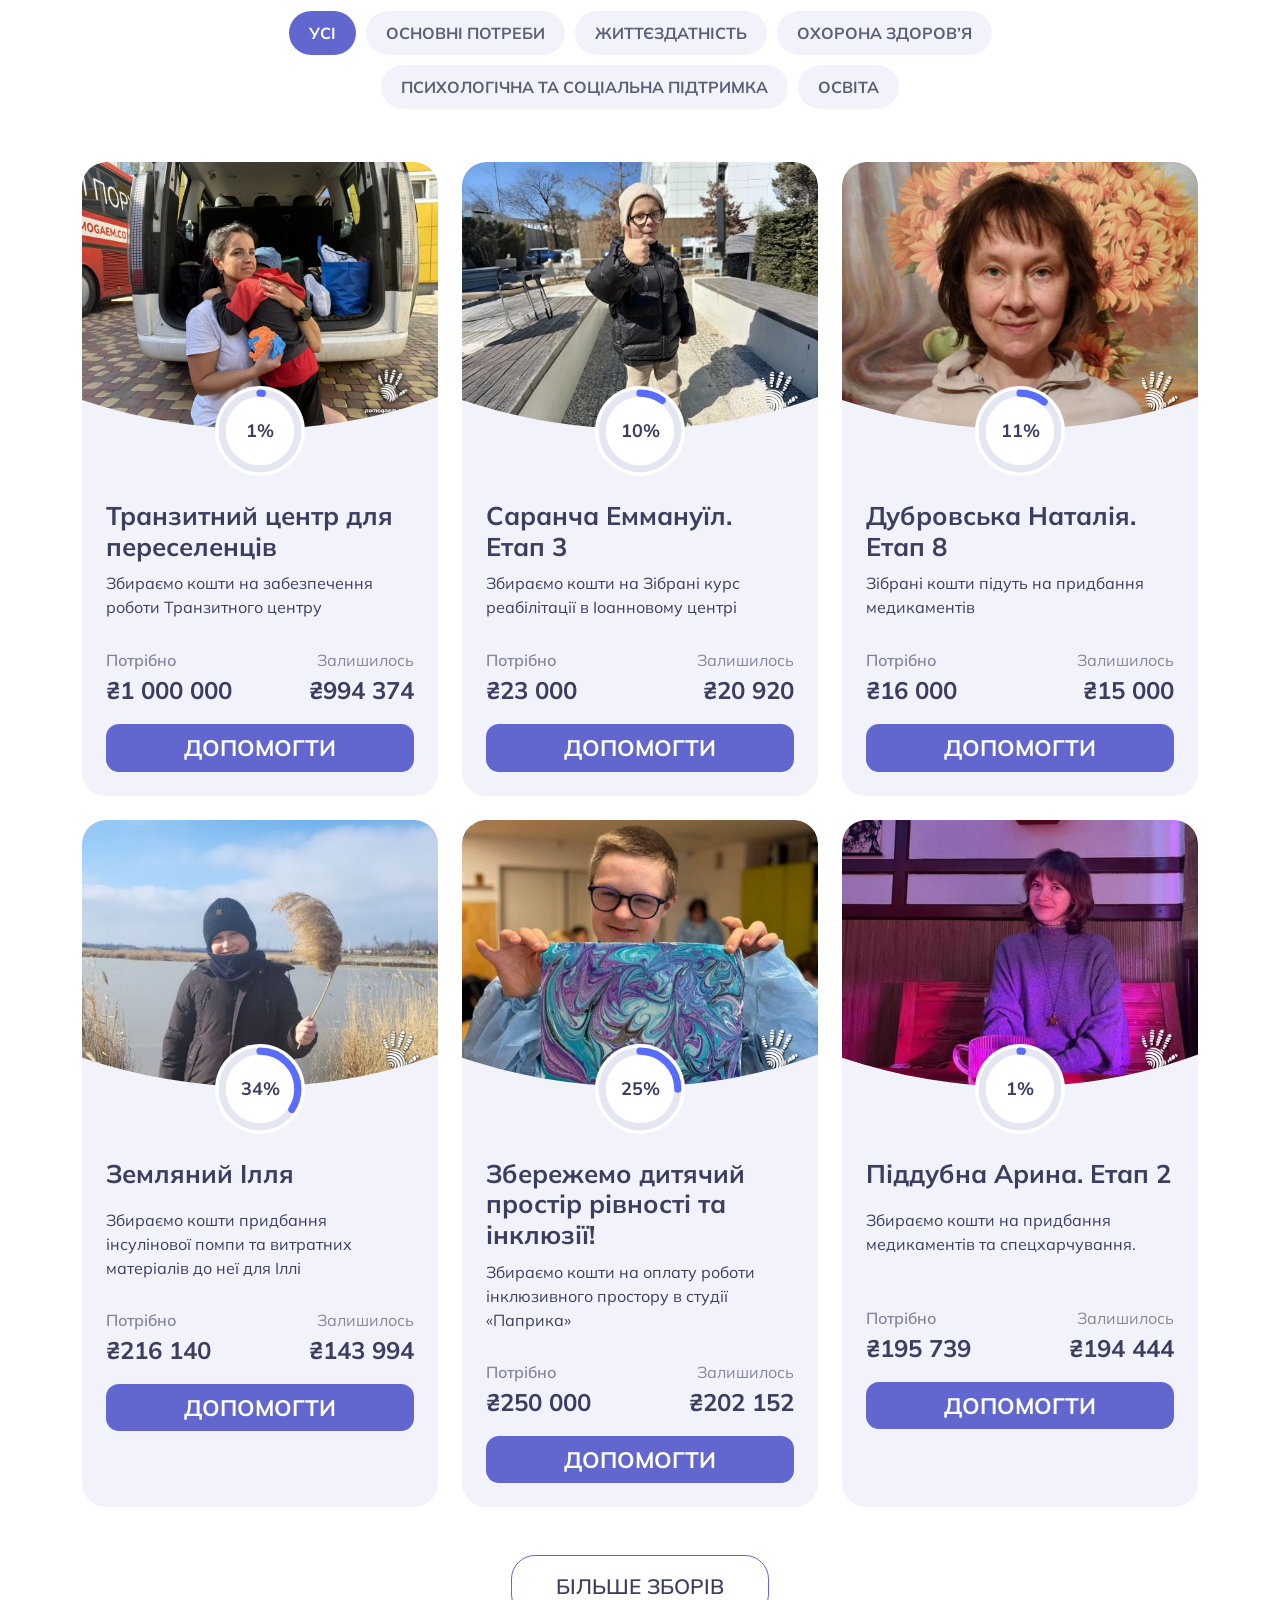
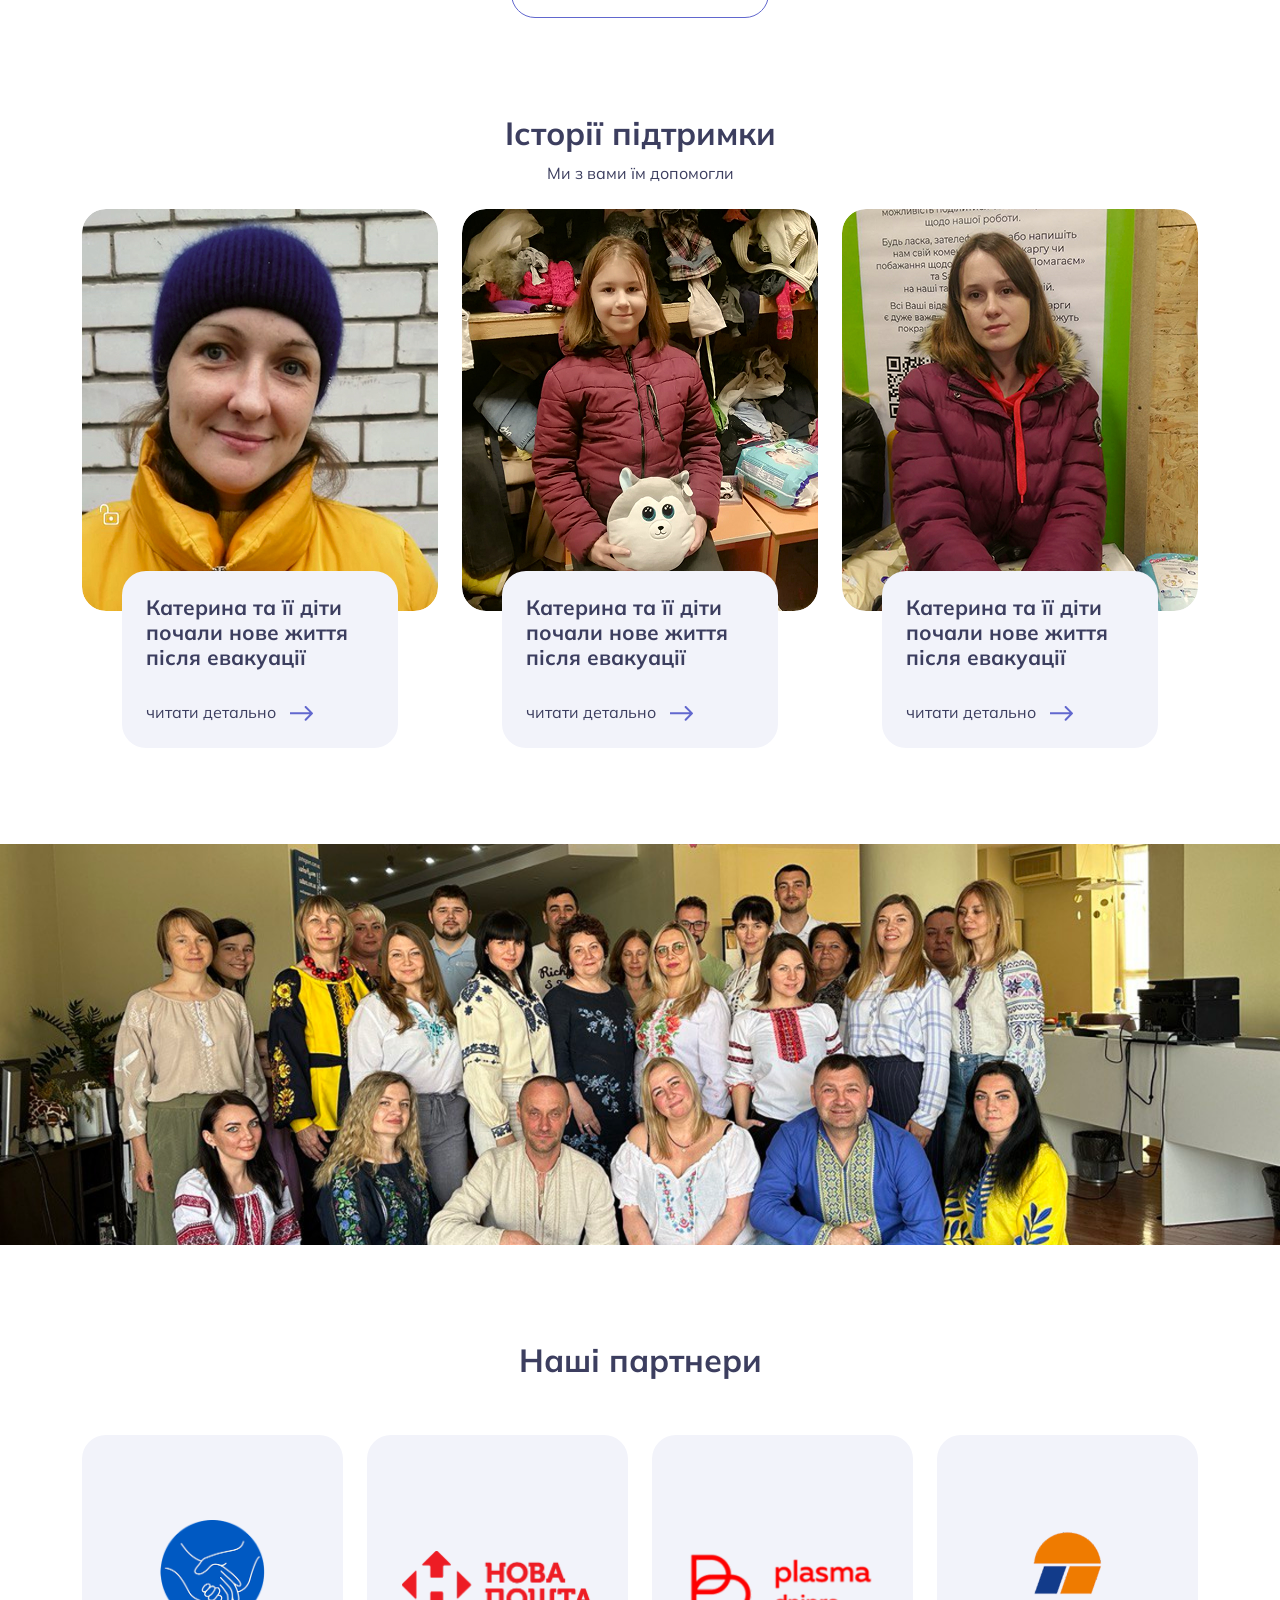
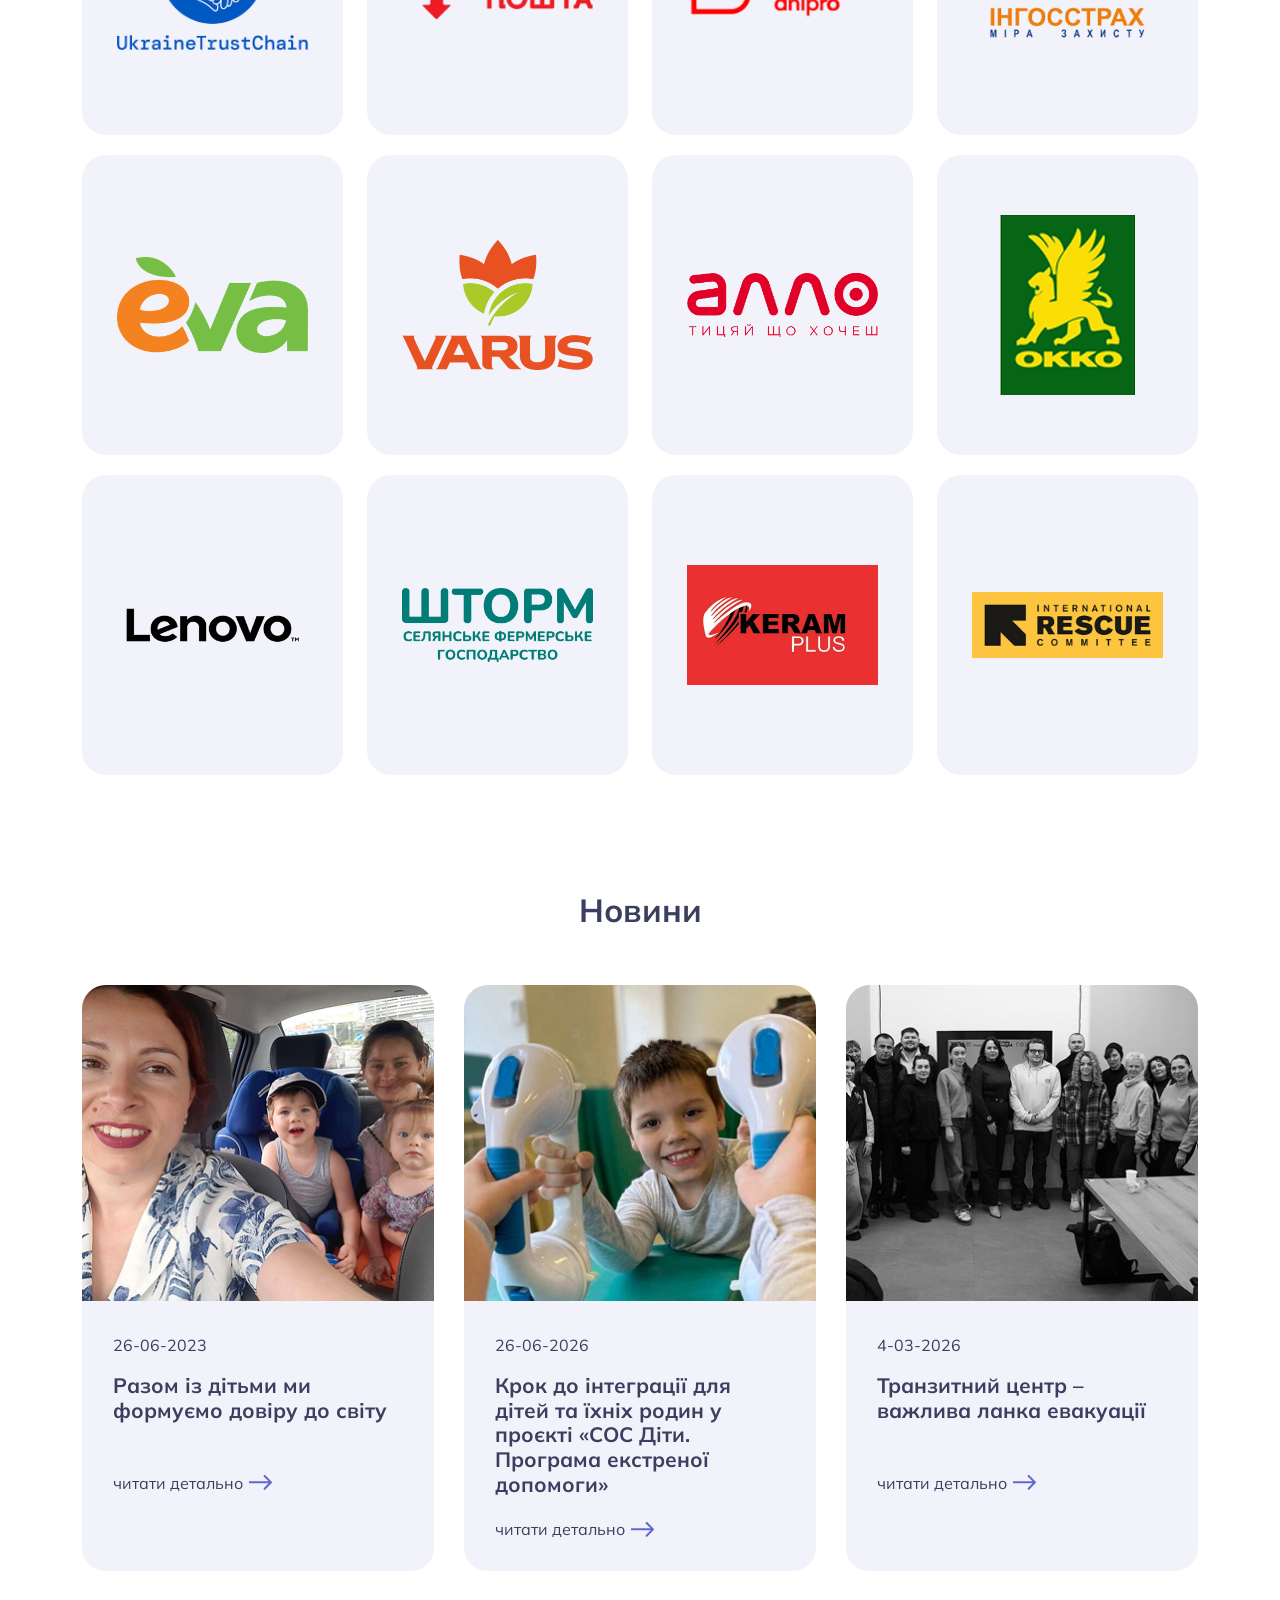
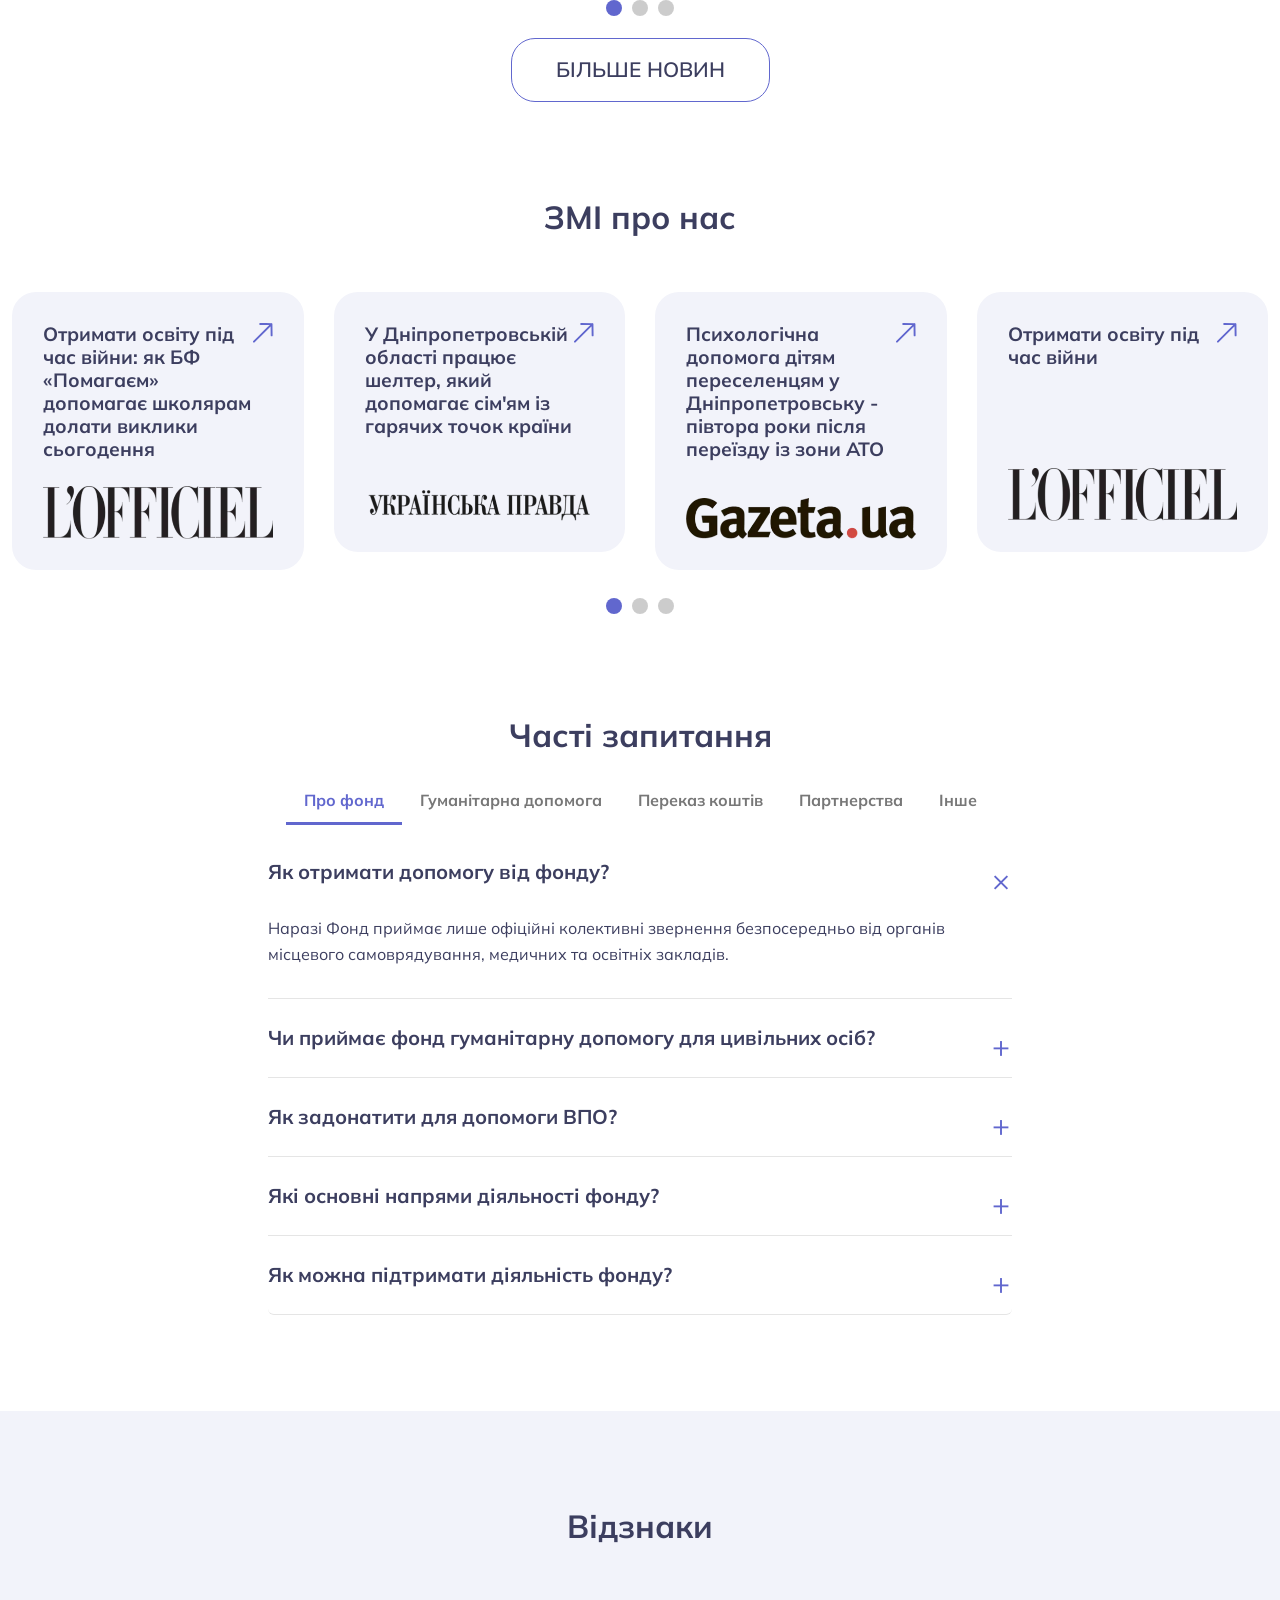
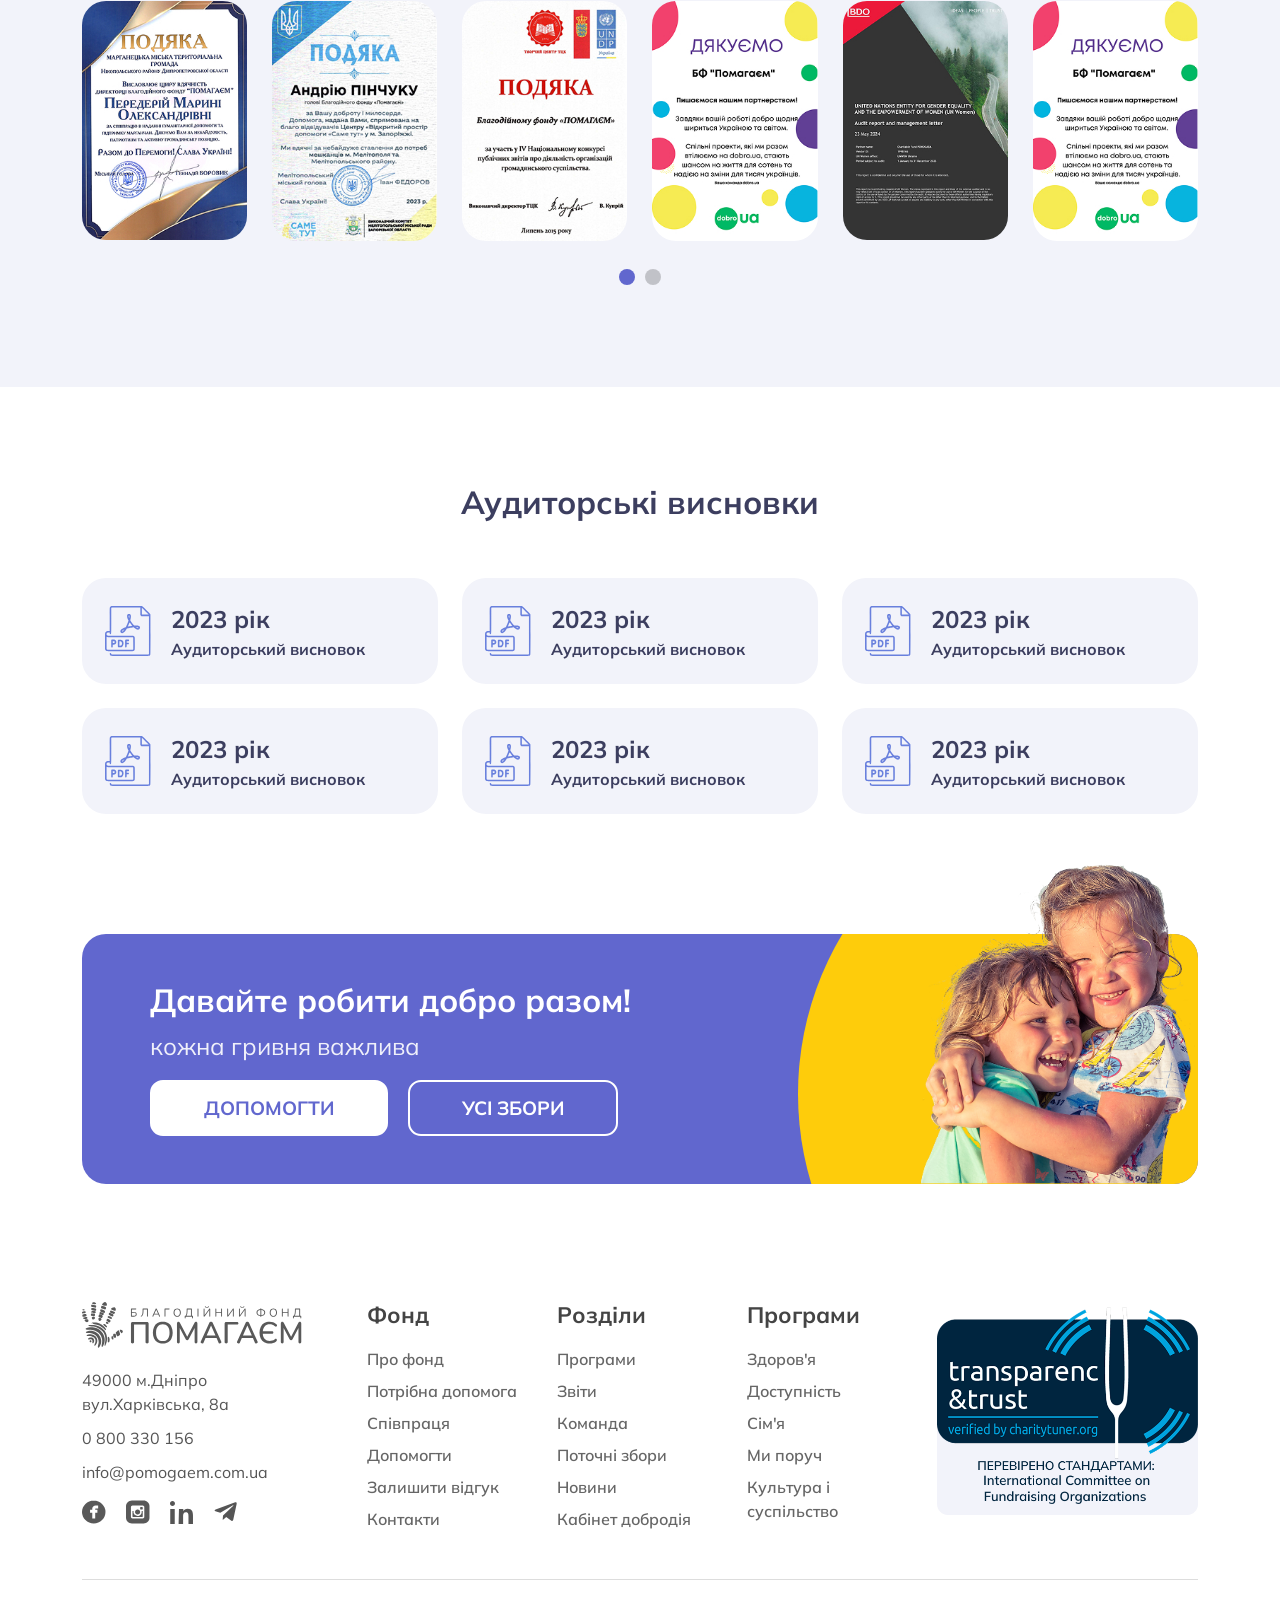
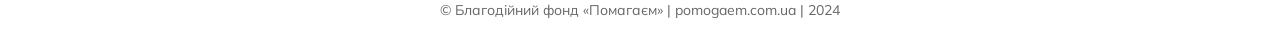
==== commit 6f3ee469: "Add inner pages, donation flow and shared header/footer - New pages: about, istoria (interactive yea" ====
--- a/index.html
+++ b/index.html
@@ -16,13 +16,9 @@
 </head>
 
 <body>
-
-
     <svg width="0" height="0" style="position:absolute">
         <defs>
-
             <clipPath id="donationClip" clipPathUnits="objectBoundingBox">
-
                 <path d="
       M0 0.892
       V0.088
@@ -33,60 +29,30 @@
       C0.842 0.958 0.67 1 0.489 1
       C0.319 1 0.156 0.961 0 0.892
       Z" />
-
             </clipPath>
-
         </defs>
     </svg>
 
 
-    <svg xmlns="http://www.w3.org/2000/svg" class="d-none">
-        <symbol id="arrow-right-circle" viewBox="0 0 16 16">
-            <path
-                d="M8 0a8 8 0 1 1 0 16A8 8 0 0 1 8 0zM4.5 7.5a.5.5 0 0 0 0 1h5.793l-2.147 2.146a.5.5 0 0 0 .708.708l3-3a.5.5 0 0 0 0-.708l-3-3a.5.5 0 1 0-.708.708L10.293 7.5H4.5z">
-            </path>
-        </symbol>
-        <symbol id="bootstrap" viewBox="0 0 118 94">
-            <title>Bootstrap</title>
-            <path fill-rule="evenodd" clip-rule="evenodd"
-                d="M24.509 0c-6.733 0-11.715 5.893-11.492 12.284.214 6.14-.064 14.092-2.066 20.577C8.943 39.365 5.547 43.485 0 44.014v5.972c5.547.529 8.943 4.649 10.951 11.153 2.002 6.485 2.28 14.437 2.066 20.577C12.794 88.106 17.776 94 24.51 94H93.5c6.733 0 11.714-5.893 11.491-12.284-.214-6.14.064-14.092 2.066-20.577 2.009-6.504 5.396-10.624 10.943-11.153v-5.972c-5.547-.529-8.934-4.649-10.943-11.153-2.002-6.484-2.28-14.437-2.066-20.577C105.214 5.894 100.233 0 93.5 0H24.508zM80 57.863C80 66.663 73.436 72 62.543 72H44a2 2 0 01-2-2V24a2 2 0 012-2h18.437c9.083 0 15.044 4.92 15.044 12.474 0 5.302-4.01 10.049-9.119 10.88v.277C75.317 46.394 80 51.21 80 57.863zM60.521 28.34H49.948v14.934h8.905c6.884 0 10.68-2.772 10.68-7.727 0-4.643-3.264-7.207-9.012-7.207zM49.948 49.2v16.458H60.91c7.167 0 10.964-2.876 10.964-8.281 0-5.406-3.903-8.178-11.425-8.178H49.948z">
-            </path>
-        </symbol>
-        <symbol id="pin" viewBox="0 0 6 9">
-            <title>Pin</title>
-            <path fill-rule="evenodd" clip-rule="evenodd"
-                d="M3 9c1.657 0 3-4.343 3-6a3 3 0 0 0-6 0c0 1.657 1.343 6 3 6Zm0-4a2 2 0 1 0 0-4 2 2 0 0 0 0 4Z"
-                clip-rule="evenodd" />
-            </path>
-        </symbol>
-        <symbol id="mail" viewBox="0 0 13 9">
-            <path fill-rule="evenodd" clip-rule="evenodd"
-                d="M.04.718A1 1 0 0 0 0 1v7a1 1 0 0 0 1 1h11a1 1 0 0 0 1-1V1a1 1 0 0 0-.04-.282L8.196 5.115a2.5 2.5 0 0 1-3.392 0L.04.718Zm12.193-.69A1.002 1.002 0 0 0 12 0H1C.92 0 .842.01.767.027L5.483 4.38a1.5 1.5 0 0 0 2.034 0L12.233.027Z"
-                clip-rule="evenodd" />
-            </path>
-        </symbol>
-    </svg>
+
     <div class="container">
         <div class="row">
             <div class="col-lg-12 ">
                 <div class="top_bar pb-3">
                     <a href="/" class="top_bar_link">
-                        <svg class="bi me-2" width="13" height="13" role="img" aria-label="Bootstrap">
-                            <use xlink:href="#pin"></use>
-                        </svg>
+                        <img src="assets/img/icons/icon_top_location.svg"
+                            alt="Значок у вигляді шпильки, що позначає адресу офісу благодійного фонду">
                         49000 м. Дніпро, вул. Харківська, 8-а
                     </a>
                     <div class="top_bar_right d-lg-flex gap-5">
                         <a href="mailto:info@pomogaem.com.ua" class="top_bar_link">
-                            <svg class="bi me-2" width="13" height="13" role="img" aria-label="Bootstrap">
-                                <use xlink:href="#mail"></use>
-                            </svg>
+                            <img src="assets/img/icons/icon_top_letter.svg"
+                                alt="Значок конверта, що позначає контактну адресу електронної пошти">
                             info@pomogaem.com.ua
                         </a>
                         <a href="tel:0800330156" class="top_bar_link ">
-                            <svg class="bi me-2" width="13" height="13" role="img" aria-label="Bootstrap">
-                                <use xlink:href="#mail"></use>
-                            </svg>
+                            <img src="assets/img/icons/icon_top_phone.svg"
+                                alt="Phone icon indicating contact telephone number">
                             0 800 330 156
                         </a>
                     </div>
@@ -94,48 +60,189 @@
             </div>
             <div class="col-lg-12 ">
                 <nav class="navbar navbar-expand-lg mb-5">
+                    <a class="navbar-brand col-lg-3 me-0 p-0" href="#">
+                        <img src="./assets/img/brand/logo_top.svg" alt="Логотип БФ «Помагаєм»">
+                    </a>
                     <button class="navbar-toggler" type="button" data-bs-toggle="collapse"
                         data-bs-target="#navbarsExample11" aria-controls="navbarsExample11" aria-expanded="false"
                         aria-label="Toggle navigation"> <span class="navbar-toggler-icon"></span>
                     </button>
-                    <div class="collapse navbar-collapse d-lg-flex">
-                        <a class="navbar-brand col-lg-3 me-0" href="#">
-                            <img src="./assets/img/brand/logo_top.svg" alt="Логотип БФ «Помагаєм»">
+                    <div class="collapse navbar-collapse d-lg-flex justify-content-lg-between" id="navbarsExample11">
+                        <button type="button" class="mobile-menu-close d-lg-none" data-bs-toggle="collapse"
+                            data-bs-target="#navbarsExample11" aria-label="Закрити меню">&times;</button>
+                        <a class="mobile-menu-logo d-lg-none" href="index.html">
+                            <img src="./assets/img/brand/logo_top.svg" alt="Помагаєм">
                         </a>
                         <ul class="navbar-nav col-lg-6 gap-4 justify-content-lg-center">
-                            <li class="nav-item dropdown"> <a class="nav-link dropdown-toggle" href="#"
-                                    data-bs-toggle="dropdown" aria-expanded="false">про фонд</a>
+
+
+                            <li class="nav-item dropdown">
+                                <a class="nav-link dropdown-toggle" href="#" data-bs-toggle="dropdown"
+                                    aria-expanded="false">
+                                    про фонд
+                                </a>
                                 <ul class="dropdown-menu">
-                                    <li><a class="dropdown-item" href="#">Action</a></li>
-                                    <li><a class="dropdown-item" href="#">Another action</a></li>
-                                    <li><a class="dropdown-item" href="#">Something else here</a></li>
+                                    <li><a class="dropdown-item" href="about.html">Про нас</a></li>
+                                    <li><a class="dropdown-item" href="istoria.html">Історія фонду</a></li>
+                                    <li><a class="dropdown-item" href="#">Команда</a></li>
+
+                                    <li><a class="dropdown-item" href="#">Засновники</a></li>
+
+                                    <li><a class="dropdown-item" href="#">Варіанти співпраці</a></li>
+                                    <li><a class="dropdown-item" href="#">Партнери</a></li>
+                                    <li><a class="dropdown-item" href="#">Історії підтримки</a></li>
+                                    <li><a class="dropdown-item" href="novyna.html">Новини</a></li>
+                                    <li><a class="dropdown-item" href="#">ЗМІ про нас</a></li>
+                                    <li><a class="dropdown-item" href="#">Відзнаки</a></li>
+                                    <li><a class="dropdown-item" href="vakansii.html">Вакансії</a></li>
+
+                                    <li><a class="dropdown-item" href="#">Тендери</a></li>
+                                    <li><a class="dropdown-item" href="#">Отримати допомогу</a></li>
                                 </ul>
                             </li>
-                            <li class="nav-item dropdown"> <a class="nav-link dropdown-toggle" href="#"
-                                    data-bs-toggle="dropdown" aria-expanded="false">напрями</a>
+
+
+
+
+                            <li class="nav-item mega-dropdown">
+                                <a class="nav-link dropdown-toggle" href="#" id="programsDropdown">
+                                    напрями
+                                </a>
+
+                                <!-- Мега-меню - теперь отдельный класс -->
+                                <div class="mega-menu">
+                                    <div class="container">
+                                        <div class="row g-4">
+                                            <!-- Колонка 1: ЗДОРОВ'Я -->
+                                            <div class="col-lg-3">
+                                                <div class="menu-column">
+                                                    <h3 class="menu-column-title">ЗДОРОВ'Я
+                                                        <img src="assets/img/icons/icon_mega_med.svg" alt="">
+                                                    </h3>
+                                                    <ul class="menu-column-list">
+                                                        <li><a href="#" class="menu-link">Допомога лікарням</a></li>
+                                                        <li><a href="#" class="menu-link">Допомога дітям</a></li>
+                                                        <li><a href="#" class="menu-link">Допомога дорослим</a></li>
+                                                        <li><a href="#" class="menu-link">Іоаннів центр</a></li>
+                                                        <li><a href="#" class="menu-link">Мобільна паліативна <br>
+                                                                бригада</a></li>
+                                                    </ul>
+                                                </div>
+                                            </div>
+
+                                            <!-- остальные колонки так же -->
+                                            <div class="col-lg-3">
+                                                <div class="menu-column">
+                                                    <h3 class="menu-column-title">ОСНОВНІ ПОТРЕБИ
+                                                        <img src="assets/img/icons/icon_mega_potreb.svg" alt="">
+                                                    </h3>
+                                                    <ul class="menu-column-list">
+                                                        <li><a href="#" class="menu-link">Шелтер</a></li>
+                                                        <li><a href="#" class="menu-link">Відновлення житла</a></li>
+                                                        <li><a href="#" class="menu-link">Гаряча евакуація</a></li>
+                                                        <li><a href="#" class="menu-link">Холодна евакуація</a></li>
+                                                        <li><a href="#" class="menu-link">Гуманітарний хаб</a></li>
+                                                        <li><a href="#" class="menu-link">Мобільний хаб</a></li>
+                                                    </ul>
+                                                </div>
+                                            </div>
+
+                                            <div class="col-lg-3">
+                                                <div class="menu-column">
+                                                    <h3 class="menu-column-title">ЖИТТЄЗДАТНІСТЬ
+                                                        <img src="assets/img/icons/icon_mega_life.svg" alt="">
+                                                    </h3>
+                                                    <ul class="menu-column-list">
+                                                        <li><a href="#" class="menu-link">Кейс-менеджмент</a></li>
+                                                        <li><a href="#" class="menu-link">Доступність</a></li>
+                                                        <li><a href="#" class="menu-link">Ми поруч</a></li>
+                                                        <li><a href="#" class="menu-link">Пані Патронеса</a></li>
+                                                        <li><a href="#" class="menu-link">Захист дитини</a></li>
+                                                    </ul>
+                                                </div>
+                                            </div>
+
+                                            <div class="col-lg-3">
+                                                <div class="menu-column">
+                                                    <h3 class="menu-column-title">ПСИХО-СОЦІАЛЬНА
+                                                        <img src="assets/img/icons/icon_mega_psycho.svg" alt="">
+                                                    </h3>
+                                                    <ul class="menu-column-list">
+                                                        <li><a href="#" class="menu-link">Культура і суспільство</a>
+                                                        </li>
+                                                        <li><a href="#" class="menu-link">Доктор Клоун</a></li>
+                                                        <li><a href="#" class="menu-link">Арт-терапія</a></li>
+                                                    </ul>
+                                                </div>
+                                            </div>
+                                        </div>
+                                    </div>
+                                </div>
+                            </li>
+
+                            <li class="nav-item dropdown">
+                                <a class="nav-link dropdown-toggle" href="#" data-bs-toggle="dropdown"
+                                    aria-expanded="false">
+                                    збори
+                                </a>
                                 <ul class="dropdown-menu">
-                                    <li><a class="dropdown-item" href="#">Action</a></li>
-                                    <li><a class="dropdown-item" href="#">Another action</a></li>
-                                    <li><a class="dropdown-item" href="#">Something else here</a></li>
+                                    <li><a class="dropdown-item" href="#">Здоров’я</a></li>
+                                    <li><a class="dropdown-item" href="#">Основні потреби</a></li>
+                                    <li><a class="dropdown-item" href="#">Життєздатність</a></li>
+                                    <li><a class="dropdown-item" href="#">Психологічна та <br /> соціальна підтримка</a>
+                                    </li>
+                                    <li><a class="dropdown-item" href="#">Термінові збори</a></li>
+                                    <li><a class="dropdown-item" href="#">Архів</a></li>
                                 </ul>
                             </li>
-                            <li class="nav-item dropdown"> <a class="nav-link dropdown-toggle" href="#"
-                                    data-bs-toggle="dropdown" aria-expanded="false">збори</a>
-                                <ul class="dropdown-menu">
-                                    <li><a class="dropdown-item" href="#">Action</a></li>
-                                    <li><a class="dropdown-item" href="#">Another action</a></li>
-                                    <li><a class="dropdown-item" href="#">Something else here</a></li>
-                                </ul>
-                            </li>
-                            <li class="nav-item"> <a class="nav-link" href="#">звіти</a> </li>
+                            <li class="nav-item"> <a class="nav-link" href="zvitnist.html">звіти</a> </li>
+                            <li class="nav-item"> <a class="nav-link" href="#">контакти</a> </li>
                         </ul>
                         <div class="d-lg-flex col-lg-3 justify-content-lg-end">
-                            <button class="button-rain btn btn-primary gradient-text">ДОПОМОГТИ</button>
+                            <a href="dopomogty.html" class="button-rain btn btn-primary gradient-text">ДОПОМОГТИ</a>
+                        </div>
+
+                        <div class="mobile-menu-extra d-lg-none">
+                            <div class="mobile-menu-contacts">
+                                <p>49000 м.Дніпро, вул.Харківська, 8а</p>
+                                <p><a href="tel:0800330156">0 800 330 156</a></p>
+                                <p><a href="mailto:info@pomogaem.com.ua">info@pomogaem.com.ua</a></p>
+                            </div>
+                            <div class="mobile-menu-social">
+                                <a href="#" class="social-icon" aria-label="Facebook">
+                                    <svg xmlns="http://www.w3.org/2000/svg" width="21" height="20" fill="none"
+                                        viewBox="0 0 21 20">
+                                        <path fill="#595959"
+                                            d="M10.26 0c1.42 0 2.755.262 4.004.787a10.418 10.418 0 0 1 3.27 2.145c.93.906 1.665 1.963 2.204 3.17a9.43 9.43 0 0 1 .808 3.886c0 1.383-.27 2.682-.808 3.898a10.112 10.112 0 0 1-2.204 3.182 10.41 10.41 0 0 1-3.27 2.145 10.234 10.234 0 0 1-4.003.787c-1.42 0-2.751-.262-3.992-.787a10.454 10.454 0 0 1-3.257-2.145 10.112 10.112 0 0 1-2.204-3.182A9.512 9.512 0 0 1 0 9.988C0 8.605.27 7.31.808 6.103a10.151 10.151 0 0 1 2.204-3.17A10.456 10.456 0 0 1 6.27.786C7.509.262 8.84 0 10.261 0Zm3.87 4.362h-2.18a3.15 3.15 0 0 0-2.118.787 2.59 2.59 0 0 0-.624.81c-.147.302-.22.604-.22.906V8.13H7.052v2.479h1.934v5.006h2.572v-5.006h1.91v-2.48h-1.91v-.643c0-.19.077-.342.232-.453.155-.111.29-.167.404-.167h1.935V4.362Z" />
+                                    </svg>
+                                </a>
+                                <a href="#" class="social-icon" aria-label="Instagram">
+                                    <svg xmlns="http://www.w3.org/2000/svg" width="21" height="20" fill="none"
+                                        viewBox="0 0 21 20">
+                                        <path fill="#595959"
+                                            d="M13.746 10.012c0-.27-.04-.566-.123-.884h1.031v4.827a.395.395 0 0 1-.135.31.48.48 0 0 1-.331.12H6.112a.438.438 0 0 1-.319-.12.414.414 0 0 1-.123-.31V9.128h1.007a3.571 3.571 0 0 0-.123.884c0 .478.094.932.282 1.362.188.43.446.8.774 1.111a3.736 3.736 0 0 0 2.552 1.016c.491 0 .958-.092 1.4-.275.441-.183.822-.43 1.141-.74a3.46 3.46 0 0 0 .76-1.112c.19-.43.283-.884.283-1.362Zm-3.584 2.174c-.31 0-.605-.055-.883-.167a2.165 2.165 0 0 1-1.203-1.159 2.1 2.1 0 0 1-.172-.848 2.185 2.185 0 0 1 .65-1.565c.205-.2.446-.355.725-.466.278-.112.572-.167.883-.167a2.23 2.23 0 0 1 1.583.633 2.184 2.184 0 0 1 .65 1.565 2.09 2.09 0 0 1-.17.848 2.164 2.164 0 0 1-.48.693 2.23 2.23 0 0 1-1.583.633Zm4.026-6.547a.48.48 0 0 1 .331.12c.09.08.135.183.135.31v1.315a.395.395 0 0 1-.135.31.48.48 0 0 1-.331.12h-1.35a.438.438 0 0 1-.32-.12.414.414 0 0 1-.122-.31V6.069c0-.127.041-.23.123-.31a.438.438 0 0 1 .319-.12h1.35ZM15.391 0c.704 0 1.37.131 2 .394.63.263 1.179.622 1.645 1.076.466.454.835.983 1.105 1.589.27.605.405 1.25.405 1.935v9.988c0 .685-.135 1.334-.405 1.948a5.049 5.049 0 0 1-1.105 1.6 5.202 5.202 0 0 1-1.645 1.076 5.143 5.143 0 0 1-2 .394H5.13a5.053 5.053 0 0 1-1.989-.394A5.24 5.24 0 0 1 1.51 18.53a5.05 5.05 0 0 1-1.105-1.6A4.78 4.78 0 0 1 0 14.982V4.994c0-.685.135-1.33.405-1.935a5.088 5.088 0 0 1 1.105-1.59A5.24 5.24 0 0 1 3.142.395 5.054 5.054 0 0 1 5.13 0h10.26Zm.614 5.64c0-.367-.131-.678-.393-.933a1.321 1.321 0 0 0-.958-.382H5.67a1.32 1.32 0 0 0-.957.382 1.251 1.251 0 0 0-.393.932v8.746c0 .366.131.677.393.932s.58.382.957.382h8.984c.377 0 .696-.127.958-.382s.393-.566.393-.932V5.639Z" />
+                                    </svg>
+                                </a>
+                                <a href="#" class="social-icon" aria-label="LinkedIn">
+                                    <svg viewBox="0 0 24 24">
+                                        <path fill="currentColor"
+                                            d="M4.98 3.5C4.98 4.88 3.87 6 2.49 6S0 4.88 0 3.5 1.11 1 2.49 1s2.49 1.12 2.49 2.5zM.24 8.98h4.5V24H.24zM8.98 8.98h4.32v2.05h.06c.6-1.13 2.06-2.32 4.24-2.32 4.54 0 5.38 2.99 5.38 6.87V24h-4.5v-7.54c0-1.8-.03-4.11-2.5-4.11-2.5 0-2.88 1.95-2.88 3.97V24h-4.5z" />
+                                    </svg>
+                                </a>
+                                <a href="#" class="social-icon" aria-label="Telegram">
+                                    <svg viewBox="0 0 24 24">
+                                        <path fill="currentColor"
+                                            d="M9.04 15.47l-.38 4.38c.54 0 .77-.23 1.04-.51l2.5-2.39 5.18 3.79c.95.52 1.62.25 1.87-.88l3.39-15.9h.01c.31-1.44-.52-2-1.45-1.65L1.63 9.57C.24 10.1.26 10.9 1.39 11.24l4.88 1.52L18.6 5.46c.58-.36 1.11-.16.68.22" />
+                                    </svg>
+                                </a>
+                            </div>
                         </div>
                     </div>
                 </nav>
             </div>
         </div>
+
+
         <div class="row pb-5">
             <div class="col-lg-6 our_mission anim-dissolve">
                 <div class="our_mission_text">Допомагаємо українцям
@@ -146,22 +253,32 @@
                 <p>Люди у складних життєвих обставинах мають сили подбати про себе</p>
             </div>
         </div>
-        <div class="row pb-5">
-            <div class="col-lg-12 mt-3 swiper-nav">
-                <div class="swiper-pagination"></div>
-                <div class="div">
-                    <div class="swiper-button-next"></div>
-                    <div class="swiper-button-prev"></div>
+
+
+
+
+
+
+        <div class="row pb-5 hero-slider-row">
+
+            <div class="col-lg-12 hero-slider-nav">
+                <div class="slider-nav-container">
+                    <div class="swiper-pagination_top"></div>
+                    <div class="swiper-nav-buttons">
+                        <div class="swiper-button-prev"></div>
+                        <div class="swiper-button-next"></div>
+                    </div>
                 </div>
             </div>
-            <div class="col-lg-4 ">
-                <div class="bg-primary rounded-24 p-5 text-white donation-form-box">
-                    <form class="d-flex flex-column">
+
+            <div class="col-lg-4 hero-slider-form">
+                <div class="bg-primary text-white donation-form-box">
+                    <form class="donation_form_body">
                         <div class="donation-form-title">
                             <h2><b>Давайте робити добро разом!</b></h2>
                             <p>Збір на підтримку проєктів фонду.</p>
                         </div>
-                        <div class="d-flex mt-4">
+                        <div class="d-flex donation-form-field">
                             <div class="form-floating w-75 ">
                                 <input type="number" class="form-control donation-form-amount" id="floatingInput"
                                     placeholder="Ваш внесок">
@@ -178,66 +295,102 @@
                             <button class="btn btn-primary donation-form-btn2 w-100" type="button">600</button>
                             <button class="btn btn-primary donation-form-btn2 w-100" type="button">1000</button>
                         </div>
-                        <button type="submit" class="btn donation-form-btn form-b mt-3 w-100">допомогти</button>
+                        <button type="submit" class="btn donation-form-btn form-b w-100">допомогти</button>
                     </form>
+
+
                 </div>
             </div>
-            <div class="col-lg-8">
+
+            <div class="col-lg-8 position-relative hero-slider-slides">
+                <!-- Контейнер для навигации сверху -->
+
                 <!-- Swiper -->
-                <div class="swiper mySwiper">
-                    <div class="swiper-wrapper">
-                        <div class="swiper-slide  rounded-24">
+                <div class="swiper mySwiper rounded-24">
+                    <div class="swiper-wrapper ">
+                        <div class="swiper-slide card">
                             <div class="slider_main_slide">
-                                <img src="./assets/img/card_img.jpg" class="card-img rounded-24" alt="...">
+                                <img src="./assets/img/slider_01.jpg" class="card-img" alt="...">
                                 <div class="card-img-overlay rounded-24 p-4">
-                                    <h5 class="card-title"><b>Допомога мешканцям Нікопольщини</b></h5>
+                                    <h5 class="card-title">Допомога мешканцям Нікопольщини</h5>
                                     <p class="slider_main_text">гуманітарна допомога та ліки для мешканців Нікопольщини.
                                     </p>
-                                    <p class="card-text text-uppercase anim-zoom mb-3">Допомогти →</p>
-                                </div>
-                            </div>
-                        </div>
-                        <div class="swiper-slide card rounded-24">
+                                    <span class="slider_main_link text-uppercase anim-zoom mb-3">
+                                        Допомогти →
+                                        <a href="#" class="stretched-link"></a>
+                                    </span>
+                                </div>
+                            </div>
+                        </div>
+                        <div class="swiper-slide card">
                             <div class="slider_main_slide">
-                                <img src="./assets/img/card_img.jpg" class="card-img rounded-24" alt="...">
-                                <div class="card-img-overlay rounded-24 p-4">
-                                    <h5 class="card-title"><b>Допомога мешканцям Нікопольщини</b></h5>
+                                <img src="./assets/img/slider_02.jpg" class="card-img" alt="...">
+                                <div class="card-img-overlay p-4">
+                                    <h5 class="card-title">Допомога постраждалим від домашнього насильства
+                                    </h5>
+                                    <p class="slider_main_text">Створити екстрену систему реагування та надавати
+                                        комплексну допомогу
+                                    </p>
+                                    <span class="slider_main_link text-uppercase anim-zoom mb-3">
+                                        Допомогти →
+                                        <a href="#" class="stretched-link"></a>
+                                    </span>
+                                </div>
+                            </div>
+                        </div>
+                        <div class="swiper-slide card">
+                            <div class="slider_main_slide">
+                                <img src="./assets/img/slider_03.jpg" class="card-img" alt="...">
+                                <div class="card-img-overlay p-4">
+                                    <h5 class="card-title">Допомога мешканцям Нікопольщини</h5>
                                     <p class="slider_main_text">гуманітарна допомога та ліки для мешканців Нікопольщини.
                                     </p>
-                                    <p class="card-text text-uppercase anim-zoom mb-3">Допомогти →</p>
-                                </div>
-                            </div>
-                        </div>
-                        <div class="swiper-slide card rounded-24">
+                                    <span class="slider_main_link text-uppercase anim-zoom mb-3">
+                                        Допомогти →
+                                        <a href="#" class="stretched-link"></a>
+                                    </span>
+                                </div>
+                            </div>
+                        </div>
+                        <div class="swiper-slide card">
                             <div class="slider_main_slide">
-                                <img src="./assets/img/card_img.jpg" class="card-img rounded-24" alt="...">
-                                <div class="card-img-overlay rounded-24 p-4">
-                                    <h5 class="card-title"><b>Допомога мешканцям Нікопольщини</b></h5>
+                                <img src="./assets/img/slider_04.jpg" class="card-img" alt="...">
+                                <div class="card-img-overlay p-4">
+                                    <h5 class="card-title">Допомога мешканцям Нікопольщини</h5>
                                     <p class="slider_main_text">гуманітарна допомога та ліки для мешканців Нікопольщини.
                                     </p>
-                                    <p class="card-text text-uppercase anim-zoom mb-3">Допомогти →</p>
-                                </div>
-                            </div>
-                        </div>
-                        <div class="swiper-slide card rounded-24">
+                                    <span class="slider_main_link text-uppercase anim-zoom mb-3">
+                                        Допомогти →
+                                        <a href="#" class="stretched-link"></a>
+                                    </span>
+                                </div>
+                            </div>
+                        </div>
+                        <div class="swiper-slide card">
                             <div class="slider_main_slide">
-                                <img src="./assets/img/card_img.jpg" class="card-img rounded-24" alt="...">
-                                <div class="card-img-overlay rounded-24 p-4">
-                                    <h5 class="card-title"><b>Допомога мешканцям Нікопольщини</b></h5>
+                                <img src="./assets/img/slider_05.jpg" class="card-img" alt="...">
+                                <div class="card-img-overlay p-4">
+                                    <h5 class="card-title">Допомога мешканцям Нікопольщини</h5>
                                     <p class="slider_main_text">гуманітарна допомога та ліки для мешканців Нікопольщини.
                                     </p>
-                                    <p class="card-text text-uppercase anim-zoom mb-3">Допомогти →</p>
-                                </div>
-                            </div>
-                        </div>
-                        <div class="swiper-slide card rounded-24">
+                                    <span class="slider_main_link text-uppercase anim-zoom mb-3">
+                                        Допомогти →
+                                        <a href="#" class="stretched-link"></a>
+                                    </span>
+                                </div>
+                            </div>
+                        </div>
+                        <div class="swiper-slide card">
                             <div class="slider_main_slide">
-                                <img src="./assets/img/card_img.jpg" class="card-img rounded-24" alt="...">
-                                <div class="card-img-overlay rounded-24 p-4">
-                                    <h5 class="card-title"><b>Допомога мешканцям Нікопольщини</b></h5>
+                                <img src="./assets/img/slider_06.jpg" class="card-img" alt="...">
+                                <div class="card-img-overlay p-4">
+                                    <h5 class="card-title">Допомога мешканцям Нікопольщини</h5>
                                     <p class="slider_main_text">гуманітарна допомога та ліки для мешканців Нікопольщини.
                                     </p>
-                                    <p class="card-text text-uppercase anim-zoom mb-3">Допомогти →</p>
+                                    <span class="slider_main_link text-uppercase anim-zoom mb-3">
+                                        Допомогти →
+                                        <a href="#" class="stretched-link"></a>
+                                    </span>
                                 </div>
                             </div>
                         </div>
@@ -246,25 +399,30 @@
                 <!-- Swiper end -->
             </div>
         </div>
+
+
     </div>
 
     <div class="container-fluid stats_main anim-fade-up">
         <div class="container">
-            <div class="row py-3">
-
-                <div class="col-lg-6 d-flex align-items-center gap-2">
-                    <div class="stats_main_number fs-1 fw-bold">567 761 370</div>
+            <div class="row py-3 align-items-center">
+                <div class="col-lg-2 col-12 mb-3 mb-lg-0">
+                    <h2>16 років добра:</h2>
+                </div>
+
+                <div class="col-lg-5 col-12 d-flex align-items-center gap-2 mb-3 mb-lg-0">
+                    <div class="stats_main_number fw-bold">567 761 370</div>
                     <img src="./assets/img/icons/icon_hrivna.svg" alt="Іконка гривня">
-                    <div class="fs-3 ml-4">надано допомоги</div>
-                </div>
-                <div class="col-lg-6 d-flex align-items-center justify-content-end gap-2">
-                    <div class="stats_main_number fs-1 fw-bold">15 508</div>
+                    <div class="fs-5 ms-2">надано допомоги за 16 років</div>
+                </div>
+
+                <div class="col-lg-5 col-12 d-flex align-items-center justify-content-lg-end gap-2">
+                    <div class="stats_main_number fw-bold">15 508</div>
                     <img src="./assets/img/icons/icon_person.svg" alt="Іконка людина">
-                    <div class="fs-3 ml-4">людей отримали допомогу</div>
+                    <div class="fs-5 ms-2">людей отримали допомогу</div>
                 </div>
             </div>
         </div>
-
     </div>
 
 
@@ -274,96 +432,96 @@
         <section class="container pt-lg-5">
             <div class="row">
                 <div class="col-lg-12 text-center my-5">
-                    <h2 class="fw-bold">Завдяки вашій підтримці за 15 років ми змогли допомогти</h2>
-                </div>
-
-                <div class="col-lg-3">
+                    <h2 class="fw-bold">Завдяки вашій підтримці за 16 років ми змогли допомогти</h2>
+                </div>
+
+                <div class="col-lg-3 col-md-4 col-sm-6">
                     <div class="stats_item">
                         <div class="stats_item_icon">
                             <img src="assets/img/icons/icon_volonteer.svg" class="anim-fade-up" alt="Іконка волонтер">
                         </div>
-                        <div class="stats_item_title fs-3 fw-bold">15 років</div>
-                        <p class="stats_item_text fs-5 pt-2">наш фонд надає турботу і підтримку вже більше 15 років</p>
-                    </div>
-                </div>
-
-
-                <div class="col-lg-3">
+                        <div class="stats_item_title fw-bold">16 років</div>
+                        <p class="stats_item_text pt-2">наш фонд надає турботу і підтримку вже більше 15 років</p>
+                    </div>
+                </div>
+
+
+                <div class="col-lg-3 col-md-4 col-sm-6">
                     <div class="stats_item">
                         <div class="stats_item_icon">
                             <img src="assets/img/icons/icon_zbori.svg" class="anim-fade-up" alt="Іконка волонтер">
                         </div>
-                        <div class="stats_item_title fs-3 fw-bold">1500+ зборів </div>
-                        <p class="stats_item_text fs-5 pt-2">успішно закрито зборів на сайті фонду за час роботи сайту
+                        <div class="stats_item_title fw-bold">1 600+ зборів </div>
+                        <p class="stats_item_text pt-2">успішно закрито зборів на сайті фонду за час роботи сайту
                         </p>
                     </div>
                 </div>
 
 
-                <div class="col-lg-3">
+                <div class="col-lg-3 col-md-4 col-sm-6">
                     <div class="stats_item">
                         <div class="stats_item_icon">
                             <img src="assets/img/icons/icon_piggi.svg" class="anim-fade-up" alt="Іконка волонтер">
                         </div>
-                        <div class="stats_item_title fs-3 fw-bold">350 млн. грн</div>
-                        <p class="stats_item_text fs-5 pt-2">на цю суму надано допомоги і підтримки нашим підопічним</p>
-                    </div>
-                </div>
-
-
-                <div class="col-lg-3">
+                        <div class="stats_item_title fw-bold">350 млн. грн</div>
+                        <p class="stats_item_text pt-2">на цю суму надано допомоги і підтримки нашим підопічним</p>
+                    </div>
+                </div>
+
+
+                <div class="col-lg-3 col-md-4 col-sm-6">
                     <div class="stats_item">
                         <div class="stats_item_icon">
                             <img src="assets/img/icons/icon_humanitarian.svg" class="anim-fade-up"
                                 alt="Іконка волонтер">
                         </div>
-                        <div class="stats_item_title fs-3 fw-bold">3 500+ сімей</div>
-                        <p class="stats_item_text fs-5 pt-2">з прифронтових територій отримали продуктові набори </p>
-                    </div>
-                </div>
-
-
-                <div class="col-lg-3">
+                        <div class="stats_item_title fw-bold">3 500+ сімей</div>
+                        <p class="stats_item_text pt-2">з прифронтових територій отримали продуктові набори </p>
+                    </div>
+                </div>
+
+
+                <div class="col-lg-3 col-md-4 col-sm-6">
                     <div class="stats_item">
                         <div class="stats_item_icon">
                             <img src="assets/img/icons/icon_bus.svg" class="anim-fade-up" alt="Іконка волонтер">
                         </div>
-                        <div class="stats_item_title fs-3 fw-bold">15000+ осіб</div>
-                        <p class="stats_item_text fs-5 pt-2">було евакуйовано з гарячих точок на сході, до Дніпра</p>
-                    </div>
-                </div>
-
-
-                <div class="col-lg-3">
+                        <div class="stats_item_title fw-bold">15000+ осіб</div>
+                        <p class="stats_item_text pt-2">було евакуйовано з гарячих точок на сході, до Дніпра</p>
+                    </div>
+                </div>
+
+
+                <div class="col-lg-3 col-md-4 col-sm-6">
                     <div class="stats_item">
                         <div class="stats_item_icon">
                             <img src="assets/img/icons/icon_home.svg" class="anim-fade-up" alt="Іконка волонтер">
                         </div>
-                        <div class="stats_item_title fs-3 fw-bold">7586 людей</div>
-                        <p class="stats_item_text fs-5 pt-2">отримали тимчасове житло, допомогу та їжу в нашому шелтері
+                        <div class="stats_item_title fw-bold">7586 людей</div>
+                        <p class="stats_item_text pt-2">отримали тимчасове житло, допомогу та їжу в нашому шелтері
                         </p>
                     </div>
                 </div>
 
 
-                <div class="col-lg-3">
+                <div class="col-lg-3 col-md-4 col-sm-6">
                     <div class="stats_item">
                         <div class="stats_item_icon">
                             <img src="assets/img/icons/icon_ic.svg" class="anim-fade-up" alt="Іконка волонтер">
                         </div>
-                        <div class="stats_item_title fs-3 fw-bold">350 млн. грн</div>
-                        <p class="stats_item_text fs-5 pt-2">на цю суму надано допомоги і підтримки нашим підопічним</p>
-                    </div>
-                </div>
-
-
-                <div class="col-lg-3">
+                        <div class="stats_item_title fw-bold">350 млн. грн</div>
+                        <p class="stats_item_text pt-2">на цю суму надано допомоги і підтримки нашим підопічним</p>
+                    </div>
+                </div>
+
+
+                <div class="col-lg-3 col-md-4 col-sm-6">
                     <div class="stats_item">
                         <div class="stats_item_icon">
                             <img src="assets/img/icons/icon_soc.svg" class="anim-fade-up" alt="Іконка волонтер">
                         </div>
-                        <div class="stats_item_title fs-3 fw-bold">1105 компаній</div>
-                        <p class="stats_item_text fs-5 pt-2">долучились<br /> до проектів нашого фонду </p>
+                        <div class="stats_item_title fw-bold">1105 компаній</div>
+                        <p class="stats_item_text pt-2">долучились<br /> до проектів нашого фонду </p>
                     </div>
                 </div>
 
@@ -386,7 +544,7 @@
                             <img src="assets/img/icons/icon_hand_01.svg" class="anim-fade-up" alt="Іконка волонтер">
                         </div>
                         <div class="stats_item_title fs-4 fw-bold"> 192 МЛН+</div>
-                        <div class="stats_sub_title">Залучено у вигляді грантів</div>
+                        <div class="stats_sub_title">Залучено у вигляді <br> грантів</div>
                     </div>
                     <div class="stats_item">
                         <div class="stats_item_icon_right">
@@ -433,7 +591,7 @@
                     <a href="#" class="human-card">
                         <img src="assets/img/block_war/block_war_01.jpg" alt="">
                         <div class="card-overlay">
-                            <div class="card-text">
+                            <div class="human-card-text">
                                 Шелтери <br> для внутрішньо переміщених осіб
                             </div>
                         </div>
@@ -442,7 +600,7 @@
                     <a href="#" class="human-card">
                         <img src="assets/img/block_war/block_war_02.jpg" alt="">
                         <div class="card-overlay">
-                            <div class="card-text">
+                            <div class="human-card-text">
                                 Евакуація мирного населення <br> з зони бойових дій
                             </div>
                         </div>
@@ -451,7 +609,7 @@
                     <a href="#" class="human-card">
                         <img src="assets/img/block_war/block_war_03.jpg" alt="">
                         <div class="card-overlay">
-                            <div class="card-text">
+                            <div class="human-card-text">
                                 Подолання наслідків теракту <br> на Каховській ГЕС
                             </div>
                         </div>
@@ -460,7 +618,7 @@
                     <a href="#" class="human-card">
                         <img src="assets/img/block_war/block_war_04.jpg" alt="">
                         <div class="card-overlay">
-                            <div class="card-text">
+                            <div class="human-card-text">
                                 Допомога постраждалим <br> від війни
                             </div>
                         </div>
@@ -469,7 +627,7 @@
                     <a href="#" class="human-card">
                         <img src="assets/img/block_war/block_war_05.jpg" alt="">
                         <div class="card-overlay">
-                            <div class="card-text">
+                            <div class="human-card-text">
                                 Забезпечення <br> питною водою
                             </div>
                         </div>
@@ -485,8 +643,8 @@
 
         <section class="container pt-lg-5">
             <div class="row">
-                <div class="col-lg-12 text-center my-5">
-                    <h2 class="fw-bold">Поточні збори</h2>
+                <div class="col-lg-12 text-center mt-5 mb-2">
+                    <h2 class="fw-bold">Поточні збори у напрямах</h2>
                 </div>
 
                 <div class="col-lg-12 text-center">
@@ -735,7 +893,7 @@
                                 <div class="donation-image">
                                     <img src="assets/img/card_img_test_7.jpg" alt="25">
                                 </div>
-                                <div class="donation-progress-circle" data-percent="15">
+                                <div class="donation-progress-circle" data-percent="25">
                                     <svg width="90" height="90" viewBox="0 0 100 100">
                                         <circle class="progress-bg" cx="50" cy="50" r="42" />
                                         <circle class="progress-bar" cx="50" cy="50" r="42" />
@@ -877,7 +1035,7 @@
                                 <div class="donation-image">
                                     <img src="assets/img/card_img_test_7.jpg" alt="25">
                                 </div>
-                                <div class="donation-progress-circle" data-percent="15">
+                                <div class="donation-progress-circle" data-percent="25">
                                     <svg width="90" height="90" viewBox="0 0 100 100">
                                         <circle class="progress-bg" cx="50" cy="50" r="42" />
                                         <circle class="progress-bar" cx="50" cy="50" r="42" />
@@ -1227,7 +1385,7 @@
                                 <div class="donation-image">
                                     <img src="assets/img/card_img_test_7.jpg" alt="25">
                                 </div>
-                                <div class="donation-progress-circle" data-percent="15">
+                                <div class="donation-progress-circle" data-percent="25">
                                     <svg width="90" height="90" viewBox="0 0 100 100">
                                         <circle class="progress-bg" cx="50" cy="50" r="42" />
                                         <circle class="progress-bar" cx="50" cy="50" r="42" />
@@ -1355,9 +1513,10 @@
                     </div>
                 </div>
             </div>
-            <div class="col-12 text-center mt-5">
-                <a href="#" class="btn btn-ghost">більше зборів</a>
-            </div>
+            <div class="row">
+                <div class="col-12 text-center mt-5">
+                    <a href="#" class="btn btn-ghost">більше зборів</a>
+                </div>
             </div>
         </section>
 
@@ -1366,7 +1525,7 @@
 
         <section class="container pt-lg-5">
             <div class="row">
-                <div class="col-lg-12 text-center my-5">
+                <div class="col-lg-12 text-center mt-5 mb-2">
                     <h2 class="fw-bold">Історії підтримки</h2>
                     <p>Ми з вами їм допомогли</p>
                 </div>
@@ -1425,7 +1584,7 @@
 
 
 
-        <section class="container-fluid p-0 pt-5">
+        <section class="container-fluid p-0 pt-5 mt-5">
 
             <img src="assets/img/team_bg.jpg" class="w-100" alt="команда">
 
@@ -1439,7 +1598,7 @@
             </div>
 
             <div class="row">
-                <div class="col-md-3">
+                <div class="col-6 col-md-3">
                     <div class="partner-logo">
                         <div class="partner-img">
                             <img src="assets/img/partner/partner_01.png" class="img-fluid" alt="партнер 1">
@@ -1458,7 +1617,7 @@
                         </div>
                     </div>
                 </div>
-                <div class="col-md-3">
+                <div class="col-6 col-md-3">
                     <div class="partner-logo">
                         <div class="partner-img">
                             <img src="assets/img/partner/partner_02.png" class="img-fluid" alt="партнер 1">
@@ -1477,7 +1636,7 @@
                         </div>
                     </div>
                 </div>
-                <div class="col-md-3">
+                <div class="col-6 col-md-3">
                     <div class="partner-logo">
                         <div class="partner-img">
                             <img src="assets/img/partner/partner_03.png" class="img-fluid" alt="партнер 1">
@@ -1496,7 +1655,7 @@
                         </div>
                     </div>
                 </div>
-                <div class="col-md-3">
+                <div class="col-6 col-md-3">
                     <div class="partner-logo">
                         <div class="partner-img">
                             <img src="assets/img/partner/partner_04.png" class="img-fluid" alt="партнер 1">
@@ -1515,7 +1674,7 @@
                         </div>
                     </div>
                 </div>
-                <div class="col-md-3">
+                <div class="col-6 col-md-3">
                     <div class="partner-logo">
                         <div class="partner-img">
                             <img src="assets/img/partner/partner_05.png" class="img-fluid" alt="партнер 1">
@@ -1534,7 +1693,7 @@
                         </div>
                     </div>
                 </div>
-                <div class="col-md-3">
+                <div class="col-6 col-md-3">
                     <div class="partner-logo">
                         <div class="partner-img">
                             <img src="assets/img/partner/partner_06.png" class="img-fluid" alt="партнер 1">
@@ -1553,7 +1712,7 @@
                         </div>
                     </div>
                 </div>
-                <div class="col-md-3">
+                <div class="col-6 col-md-3">
                     <div class="partner-logo">
                         <div class="partner-img">
                             <img src="assets/img/partner/partner_07.png" class="img-fluid" alt="партнер 1">
@@ -1572,7 +1731,7 @@
                         </div>
                     </div>
                 </div>
-                <div class="col-md-3">
+                <div class="col-6 col-md-3">
                     <div class="partner-logo">
                         <div class="partner-img">
                             <img src="assets/img/partner/partner_08.png" class="img-fluid" alt="партнер 1">
@@ -1591,7 +1750,7 @@
                         </div>
                     </div>
                 </div>
-                <div class="col-md-3">
+                <div class="col-6 col-md-3">
                     <div class="partner-logo">
                         <div class="partner-img">
                             <img src="assets/img/partner/partner_09.png" class="img-fluid" alt="партнер 1">
@@ -1610,7 +1769,7 @@
                         </div>
                     </div>
                 </div>
-                <div class="col-md-3">
+                <div class="col-6 col-md-3">
                     <div class="partner-logo">
                         <div class="partner-img">
                             <img src="assets/img/partner/partner_10.png" class="img-fluid" alt="партнер 1">
@@ -1629,7 +1788,7 @@
                         </div>
                     </div>
                 </div>
-                <div class="col-md-3">
+                <div class="col-6 col-md-3">
                     <div class="partner-logo">
                         <div class="partner-img">
                             <img src="assets/img/partner/partner_11.png" class="img-fluid" alt="партнер 1">
@@ -1648,7 +1807,7 @@
                         </div>
                     </div>
                 </div>
-                <div class="col-md-3">
+                <div class="col-6 col-md-3">
                     <div class="partner-logo">
                         <div class="partner-img">
                             <img src="assets/img/partner/partner_12.png" class="img-fluid" alt="партнер 1">
@@ -1883,7 +2042,7 @@
 
 
 
-        <section class="container-fluid pt-lg-5 my-5">
+        <section class="container-fluid my-5">
 
             <div class="row">
                 <div class="col-lg-12 text-center my-5">
@@ -2567,16 +2726,388 @@
 
 
 
-
-
-
+        <section class="container-fluid diplomas-section py-5 mt-5">
+            <div class="row">
+                <div class="col-md-12">
+                    <h2 class="text-center faq-title mt-5">Відзнаки</h2>
+                </div>
+            </div>
+            <div class="container my-5">
+                <div class="swiper diplomas-slider">
+                    <div class="swiper-wrapper">
+                        <!-- slide -->
+                        <div class="swiper-slide">
+                            <a href="assets/img/diplomas/diplom_01.jpg" class="diploma_item">
+                                <img src="assets/img/diplomas/diplom_01.jpg" class="diploma_img" alt="">
+                                <div class="diploma_overlay">
+                                    <img src="assets/img/icons/icon_zoom.svg" class="diploma_zoom" alt="">
+                                    <p class="diploma_text">
+                                        Марганецька міська територіальна громада - вдячність директорці фонду Марині
+                                        Передерій
+                                    </p>
+                                </div>
+                            </a>
+                        </div>
+                        <div class="swiper-slide">
+                            <a href="assets/img/diplomas/diplom_02.jpg" class="diploma_item">
+                                <img src="assets/img/diplomas/diplom_02.jpg" class="diploma_img" alt="">
+                                <div class="diploma_overlay">
+                                    <img src="assets/img/icons/icon_zoom.svg" class="diploma_zoom" alt="">
+                                    <p class="diploma_text">
+                                        Подяка від міського голови міста Мелітополь голові фонду Пінчуку Андрію
+                                    </p>
+                                </div>
+                            </a>
+                        </div>
+                        <div class="swiper-slide">
+                            <a href="assets/img/diplomas/diplom_03.jpg" class="diploma_item">
+                                <img src="assets/img/diplomas/diplom_03.jpg" class="diploma_img" alt="">
+                                <div class="diploma_overlay">
+                                    <img src="assets/img/icons/icon_zoom.svg" class="diploma_zoom" alt="">
+                                    <p class="diploma_text">
+                                        Подяка Марині Передерій УСЗН Покровської міськради
+                                    </p>
+                                </div>
+                            </a>
+                        </div>
+
+                        <div class="swiper-slide">
+                            <a href="assets/img/diplomas/diplom_04.jpg" class="diploma_item">
+                                <img src="assets/img/diplomas/diplom_04.jpg" class="diploma_img" alt="">
+                                <div class="diploma_overlay">
+                                    <img src="assets/img/icons/icon_zoom.svg" class="diploma_zoom" alt="">
+                                    <p class="diploma_text">
+                                        Подяка Марині Передерій УСЗН Покровської міськради
+                                    </p>
+                                </div>
+                            </a>
+                        </div>
+                        <div class="swiper-slide">
+                            <a href="assets/img/diplomas/diplom_05.jpg" class="diploma_item">
+                                <img src="assets/img/diplomas/diplom_05.jpg" class="diploma_img" alt="">
+                                <div class="diploma_overlay">
+                                    <img src="assets/img/icons/icon_zoom.svg" class="diploma_zoom" alt="">
+                                    <p class="diploma_text">
+                                        Аудиторський звіт та лист керівництва від ООН Жінки
+                                    </p>
+                                </div>
+                            </a>
+                        </div>
+                        <div class="swiper-slide">
+                            <a href="assets/img/diplomas/diplom_04.jpg" class="diploma_item">
+                                <img src="assets/img/diplomas/diplom_04.jpg" class="diploma_img" alt="">
+                                <div class="diploma_overlay">
+                                    <img src="assets/img/icons/icon_zoom.svg" class="diploma_zoom" alt="">
+                                    <p class="diploma_text">
+                                        Подяка Марині Передерій УСЗН Покровської міськради
+                                    </p>
+                                </div>
+                            </a>
+                        </div>
+                        <div class="swiper-slide">
+                            <a href="assets/img/diplomas/diplom_05.jpg" class="diploma_item">
+                                <img src="assets/img/diplomas/diplom_05.jpg" class="diploma_img" alt="">
+                                <div class="diploma_overlay">
+                                    <img src="assets/img/icons/icon_zoom.svg" class="diploma_zoom" alt="">
+                                    <p class="diploma_text">
+                                        Аудиторський звіт та лист керівництва від ООН Жінки
+                                    </p>
+                                </div>
+                            </a>
+                        </div>
+
+                        <div class="swiper-slide">
+                            <a href="assets/img/diplomas/diplom_01.jpg" class="diploma_item">
+                                <img src="assets/img/diplomas/diplom_01.jpg" class="diploma_img" alt="">
+                                <div class="diploma_overlay">
+                                    <img src="assets/img/icons/icon_zoom.svg" class="diploma_zoom" alt="">
+                                    <p class="diploma_text">
+                                        Марганецька міська територіальна громада - вдячність директорці фонду Марині
+                                        Передерій
+                                    </p>
+                                </div>
+                            </a>
+                        </div>
+                        <div class="swiper-slide">
+                            <a href="assets/img/diplomas/diplom_02.jpg" class="diploma_item">
+                                <img src="assets/img/diplomas/diplom_02.jpg" class="diploma_img" alt="">
+                                <div class="diploma_overlay">
+                                    <img src="assets/img/icons/icon_zoom.svg" class="diploma_zoom" alt="">
+                                    <p class="diploma_text">
+                                        Подяка від міського голови міста Мелітополь голові фонду Пінчуку Андрію
+                                    </p>
+                                </div>
+                            </a>
+                        </div>
+                        <div class="swiper-slide">
+                            <a href="assets/img/diplomas/diplom_03.jpg" class="diploma_item">
+                                <img src="assets/img/diplomas/diplom_03.jpg" class="diploma_img" alt="">
+                                <div class="diploma_overlay">
+                                    <img src="assets/img/icons/icon_zoom.svg" class="diploma_zoom" alt="">
+                                    <p class="diploma_text">
+                                        Подяка Марині Передерій УСЗН Покровської міськради
+                                    </p>
+                                </div>
+                            </a>
+                        </div>
+
+                        <div class="swiper-slide">
+                            <a href="assets/img/diplomas/diplom_04.jpg" class="diploma_item">
+                                <img src="assets/img/diplomas/diplom_04.jpg" class="diploma_img" alt="">
+                                <div class="diploma_overlay">
+                                    <img src="assets/img/icons/icon_zoom.svg" class="diploma_zoom" alt="">
+                                    <p class="diploma_text">
+                                        Подяка Марині Передерій УСЗН Покровської міськради
+                                    </p>
+                                </div>
+                            </a>
+                        </div>
+                        <div class="swiper-slide">
+                            <a href="assets/img/diplomas/diplom_05.jpg" class="diploma_item">
+                                <img src="assets/img/diplomas/diplom_05.jpg" class="diploma_img" alt="">
+                                <div class="diploma_overlay">
+                                    <img src="assets/img/icons/icon_zoom.svg" class="diploma_zoom" alt="">
+                                    <p class="diploma_text">
+                                        Аудиторський звіт та лист керівництва від ООН Жінки
+                                    </p>
+                                </div>
+                            </a>
+                        </div>
+                    </div>
+                    <div class="news-pagination">
+                        <div class="swiper-pagination"></div>
+                    </div>
+                </div>
+            </div>
+        </section>
+
+        <section class="container pt-lg-5 pb-5">
+            <div class="row">
+                <div class="col-lg-12 text-center my-5">
+                    <h2 class="fw-bold">Аудиторські висновки</h2>
+                </div>
+            </div>
+
+            <div class="row">
+                <div class="col-md-4">
+                    <div class="audit-item">
+                        <div class="audit_content">
+                            <a href="#" class="audit_link stretched-link">
+                                <img src="assets/img/icons/pdf.svg" class="audit-icon" alt="аудиторський висновок">
+                            </a>
+                            <div class="audit-content">
+                                <div class="audit_title">2023 рік</div>
+                                <div class="audit_text">Аудиторський висновок </div>
+                            </div>
+                        </div>
+                    </div>
+                </div>
+
+                <div class="col-md-4">
+                    <div class="audit-item">
+                        <div class="audit_content">
+                            <a href="#" class="audit_link stretched-link">
+                                <img src="assets/img/icons/pdf.svg" class="audit-icon" alt="аудиторський висновок">
+                            </a>
+                            <div class="audit-content">
+                                <div class="audit_title">2023 рік</div>
+                                <div class="audit_text">Аудиторський висновок </div>
+                            </div>
+                        </div>
+                    </div>
+                </div>
+
+                <div class="col-md-4">
+                    <div class="audit-item">
+                        <div class="audit_content">
+                            <a href="#" class="audit_link stretched-link">
+                                <img src="assets/img/icons/pdf.svg" class="audit-icon" alt="аудиторський висновок">
+                            </a>
+                            <div class="audit-content">
+                                <div class="audit_title">2023 рік</div>
+                                <div class="audit_text">Аудиторський висновок </div>
+                            </div>
+                        </div>
+                    </div>
+                </div>
+                <div class="col-md-4">
+                    <div class="audit-item">
+                        <div class="audit_content">
+                            <a href="#" class="audit_link stretched-link">
+                                <img src="assets/img/icons/pdf.svg" class="audit-icon" alt="аудиторський висновок">
+                            </a>
+                            <div class="audit-content">
+                                <div class="audit_title">2023 рік</div>
+                                <div class="audit_text">Аудиторський висновок </div>
+                            </div>
+                        </div>
+                    </div>
+                </div>
+
+                <div class="col-md-4">
+                    <div class="audit-item">
+                        <div class="audit_content">
+                            <a href="#" class="audit_link stretched-link">
+                                <img src="assets/img/icons/pdf.svg" class="audit-icon" alt="аудиторський висновок">
+                            </a>
+                            <div class="audit-content">
+                                <div class="audit_title">2023 рік</div>
+                                <div class="audit_text">Аудиторський висновок </div>
+                            </div>
+                        </div>
+                    </div>
+                </div>
+
+                <div class="col-md-4">
+                    <div class="audit-item">
+                        <div class="audit_content">
+                            <a href="#" class="audit_link stretched-link">
+                                <img src="assets/img/icons/pdf.svg" class="audit-icon" alt="аудиторський висновок">
+                            </a>
+                            <div class="audit-content">
+                                <div class="audit_title">2023 рік</div>
+                                <div class="audit_text">Аудиторський висновок </div>
+                            </div>
+                        </div>
+                    </div>
+                </div>
+
+
+            </div>
+        </section>
+
+
+        <section class="donate-cta container my-5">
+            <div class="donate-card">
+                <div class="donate-bg"></div>
+                <div class="row align-items-center position-relative">
+                    <div class="col-lg-7 donate-content">
+                        <h2 class="donate-title">Давайте робити добро разом!</h2>
+                        <p class="donate-subtitle">кожна гривня важлива</p>
+                        <div class="donate-buttons">
+                            <a href="dopomogty.html" class="btn btn-donate-main">ДОПОМОГТИ</a>
+                            <a href="#" class="btn btn-donate-outline">УСІ ЗБОРИ</a>
+                        </div>
+                    </div>
+                    <div class="col-lg-5 donate-image-col">
+                        <img src="assets/img/children.png" class="donate-img" alt="">
+                    </div>
+                </div>
+            </div>
+        </section>
     </main>
-    <footer class="pt-5 my-5 text-body-secondary border-top anim-fade-up">
-        Created by the Bootstrap team &middot; &copy; 2025
+
+
+    <footer class="site-footer ">
+        <div class="container">
+            <div class="row footer-top">
+                <!-- ЛОГО + КОНТАКТЫ -->
+                <div class="col-lg-3 col-md-3 footer-info">
+                    <img src="assets/img/brand/logo_footer.svg" class="footer-logo" alt="Помагаєм">
+                    <div class="footer-contact">
+                        <p>49000 м.Дніпро<br>
+                            вул.Харківська, 8а</p>
+                        <p>0 800 330 156</p>
+                        <p>info@pomogaem.com.ua</p>
+                    </div>
+                    <div class="footer-social">
+                        <div class="footer-social">
+                            <a href="#" class="social-icon" aria-label="Facebook">
+                                <svg xmlns="http://www.w3.org/2000/svg" width="21" height="20" fill="none"
+                                    viewBox="0 0 21 20">
+                                    <path fill="#595959"
+                                        d="M10.26 0c1.42 0 2.755.262 4.004.787a10.418 10.418 0 0 1 3.27 2.145c.93.906 1.665 1.963 2.204 3.17a9.43 9.43 0 0 1 .808 3.886c0 1.383-.27 2.682-.808 3.898a10.112 10.112 0 0 1-2.204 3.182 10.41 10.41 0 0 1-3.27 2.145 10.234 10.234 0 0 1-4.003.787c-1.42 0-2.751-.262-3.992-.787a10.454 10.454 0 0 1-3.257-2.145 10.112 10.112 0 0 1-2.204-3.182A9.512 9.512 0 0 1 0 9.988C0 8.605.27 7.31.808 6.103a10.151 10.151 0 0 1 2.204-3.17A10.456 10.456 0 0 1 6.27.786C7.509.262 8.84 0 10.261 0Zm3.87 4.362h-2.18a3.15 3.15 0 0 0-2.118.787 2.59 2.59 0 0 0-.624.81c-.147.302-.22.604-.22.906V8.13H7.052v2.479h1.934v5.006h2.572v-5.006h1.91v-2.48h-1.91v-.643c0-.19.077-.342.232-.453.155-.111.29-.167.404-.167h1.935V4.362Z" />
+                                </svg>
+
+                            </a>
+                            <a href="#" class="social-icon" aria-label="Instagram">
+
+
+                                <svg xmlns="http://www.w3.org/2000/svg" width="21" height="20" fill="none"
+                                    viewBox="0 0 21 20">
+                                    <path fill="#595959"
+                                        d="M13.746 10.012c0-.27-.04-.566-.123-.884h1.031v4.827a.395.395 0 0 1-.135.31.48.48 0 0 1-.331.12H6.112a.438.438 0 0 1-.319-.12.414.414 0 0 1-.123-.31V9.128h1.007a3.571 3.571 0 0 0-.123.884c0 .478.094.932.282 1.362.188.43.446.8.774 1.111a3.736 3.736 0 0 0 2.552 1.016c.491 0 .958-.092 1.4-.275.441-.183.822-.43 1.141-.74a3.46 3.46 0 0 0 .76-1.112c.19-.43.283-.884.283-1.362Zm-3.584 2.174c-.31 0-.605-.055-.883-.167a2.165 2.165 0 0 1-1.203-1.159 2.1 2.1 0 0 1-.172-.848 2.185 2.185 0 0 1 .65-1.565c.205-.2.446-.355.725-.466.278-.112.572-.167.883-.167a2.23 2.23 0 0 1 1.583.633 2.184 2.184 0 0 1 .65 1.565 2.09 2.09 0 0 1-.17.848 2.164 2.164 0 0 1-.48.693 2.23 2.23 0 0 1-1.583.633Zm4.026-6.547a.48.48 0 0 1 .331.12c.09.08.135.183.135.31v1.315a.395.395 0 0 1-.135.31.48.48 0 0 1-.331.12h-1.35a.438.438 0 0 1-.32-.12.414.414 0 0 1-.122-.31V6.069c0-.127.041-.23.123-.31a.438.438 0 0 1 .319-.12h1.35ZM15.391 0c.704 0 1.37.131 2 .394.63.263 1.179.622 1.645 1.076.466.454.835.983 1.105 1.589.27.605.405 1.25.405 1.935v9.988c0 .685-.135 1.334-.405 1.948a5.049 5.049 0 0 1-1.105 1.6 5.202 5.202 0 0 1-1.645 1.076 5.143 5.143 0 0 1-2 .394H5.13a5.053 5.053 0 0 1-1.989-.394A5.24 5.24 0 0 1 1.51 18.53a5.05 5.05 0 0 1-1.105-1.6A4.78 4.78 0 0 1 0 14.982V4.994c0-.685.135-1.33.405-1.935a5.088 5.088 0 0 1 1.105-1.59A5.24 5.24 0 0 1 3.142.395 5.054 5.054 0 0 1 5.13 0h10.26Zm.614 5.64c0-.367-.131-.678-.393-.933a1.321 1.321 0 0 0-.958-.382H5.67a1.32 1.32 0 0 0-.957.382 1.251 1.251 0 0 0-.393.932v8.746c0 .366.131.677.393.932s.58.382.957.382h8.984c.377 0 .696-.127.958-.382s.393-.566.393-.932V5.639Z" />
+                                </svg>
+
+                            </a>
+                            <a href="#" class="social-icon" aria-label="LinkedIn">
+                                <svg viewBox="0 0 24 24">
+                                    <path fill="currentColor"
+                                        d="M4.98 3.5C4.98 4.88 3.87 6 2.49 6S0 4.88 0 3.5 1.11 1 2.49 1s2.49 1.12 2.49 2.5zM.24 8.98h4.5V24H.24zM8.98 8.98h4.32v2.05h.06c.6-1.13 2.06-2.32 4.24-2.32 4.54 0 5.38 2.99 5.38 6.87V24h-4.5v-7.54c0-1.8-.03-4.11-2.5-4.11-2.5 0-2.88 1.95-2.88 3.97V24h-4.5z" />
+                                </svg>
+                            </a>
+                            <a href="#" class="social-icon" aria-label="Telegram">
+                                <svg viewBox="0 0 24 24">
+                                    <path fill="currentColor"
+                                        d="M9.04 15.47l-.38 4.38c.54 0 .77-.23 1.04-.51l2.5-2.39 5.18 3.79c.95.52 1.62.25 1.87-.88l3.39-15.9h.01c.31-1.44-.52-2-1.45-1.65L1.63 9.57C.24 10.1.26 10.9 1.39 11.24l4.88 1.52L18.6 5.46c.58-.36 1.11-.16.68.22" />
+                                </svg>
+                            </a>
+                        </div>
+                    </div>
+                </div>
+
+                <div class="col-lg-2 col-md-3 footer-col">
+                    <h4>Фонд</h4>
+                    <ul>
+                        <li><a href="about.html">Про фонд</a></li>
+                        <li><a href="#">Потрібна допомога</a></li>
+                        <li><a href="#">Співпраця</a></li>
+                        <li><a href="dopomogty.html">Допомогти</a></li>
+                        <li><a href="#">Залишити відгук</a></li>
+                        <li><a href="#">Контакти</a></li>
+                    </ul>
+                </div>
+                <div class="col-lg-2 col-md-3 footer-col">
+                    <h4>Розділи</h4>
+                    <ul>
+                        <li><a href="#">Програми</a></li>
+                        <li><a href="zvitnist.html">Звіти</a></li>
+                        <li><a href="#">Команда</a></li>
+                        <li><a href="#">Поточні збори</a></li>
+                        <li><a href="novyna.html">Новини</a></li>
+                        <li><a href="#">Кабінет добродія</a></li>
+                    </ul>
+                </div>
+                <!-- ПРОГРАМИ -->
+                <div class="col-lg-2 col-md-3 footer-col">
+                    <h4>Програми</h4>
+                    <ul>
+                        <li><a href="#">Здоров'я</a></li>
+                        <li><a href="#">Доступність</a></li>
+                        <li><a href="#">Сім'я</a></li>
+                        <li><a href="#">Ми поруч</a></li>
+                        <li><a href="#">Культура і суспільство</a></li>
+                    </ul>
+                </div>
+                <!-- СЕРТИФИКАТ -->
+                <div class="col-lg-3 footer-cert">
+                    <img src="assets/img/trust-badge.png" class="footer-badge w-100" alt="Transparency & Trust">
+                </div>
+            </div>
+            <div class="footer-bottom anim-fade-up">
+                © Благодійний фонд «Помагаєм» | pomogaem.com.ua | 2024
+            </div>
+        </div>
     </footer>
-    </div>
-    <script src="./assets/js/bootstrap.bundle.min.js" class="astro-vvvwv3sm"></script>
+
+
+
+
+
+
+
+    <script src="./assets/js/bootstrap.bundle.min.js"></script>
     <script src="./assets/js/swiper-bundle.min.js"></script>
+    <script>
+        // Блокування скролу сторінки, поки відкрите повноекранне мобільне меню
+        (function () {
+            var menu = document.getElementById('navbarsExample11');
+            if (menu) {
+                menu.addEventListener('show.bs.collapse', function () { document.body.classList.add('menu-open'); });
+                menu.addEventListener('hide.bs.collapse', function () { document.body.classList.remove('menu-open'); });
+            }
+        })();
+    </script>
     <script>
         document.addEventListener("DOMContentLoaded", function () {
             const elements = document.querySelectorAll("[class*='anim-']"); // ищем все блоки с классом anim-...
@@ -2598,19 +3129,43 @@
             elements.forEach(el => observer.observe(el));
         });
     </script>
+
+
     <!-- Initialize Swiper -->
     <script>
         var swiper = new Swiper(".mySwiper", {
+
             slidesPerView: 2,
             spaceBetween: 24,
+            loop: true,
+
+            autoplay: {
+                delay: 4000,
+                disableOnInteraction: false
+            },
+
             pagination: {
-                el: ".swiper-pagination",
+                el: ".swiper-pagination_top",
                 clickable: true,
             },
+
             navigation: {
                 nextEl: ".swiper-button-next",
                 prevEl: ".swiper-button-prev",
             },
+
+            breakpoints: {
+
+                0: {
+                    slidesPerView: 1
+                },
+
+                768: {
+                    slidesPerView: 2
+                }
+
+            }
+
         });
     </script>
 
@@ -2643,11 +3198,6 @@
             spaceBetween: 30,
 
             loop: true,
-
-            navigation: {
-                nextEl: '.swiper-button-next',
-                prevEl: '.swiper-button-prev',
-            },
 
             pagination: {
                 el: '.swiper-pagination',
@@ -2678,11 +3228,9 @@
 
     <script>
         const smiSlider = new Swiper('.smi-slider', {
-
             slidesPerView: 4,
             slidesPerGroup: 4,
             spaceBetween: 30,
-
             loop: true,
             loopFillGroupWithBlank: true,
 
@@ -2713,8 +3261,174 @@
         });
     </script>
 
-
-
+    <script>
+        const diplomasSlider = new Swiper('.diplomas-slider', {
+            slidesPerView: 6,
+            slidesPerGroup: 6,
+            spaceBetween: 25,
+            loop: true,
+            pagination: {
+                el: '.swiper-pagination',
+                clickable: true,
+            },
+            breakpoints: {
+                0: {
+                    slidesPerView: 2
+                },
+                768: {
+                    slidesPerView: 3
+                },
+                992: {
+                    slidesPerView: 4
+                },
+                1200: {
+                    slidesPerView: 6
+                }
+            }
+        });
+    </script>
+
+    <script>
+        document.addEventListener('DOMContentLoaded', function () {
+            const megaDropdown = document.querySelector('.mega-dropdown');
+            const megaMenu = document.querySelector('.mega-menu');
+            const allNavItems = document.querySelectorAll('.navbar-nav > li');
+            let hideTimeout;
+            let isVisible = false;
+
+            if (megaDropdown && megaMenu) {
+                // Отслеживаем позицию мыши
+                document.addEventListener('mousemove', (e) => {
+                    window.mouseX = e.clientX;
+                    window.mouseY = e.clientY;
+                });
+
+                const showMenu = () => {
+                    clearTimeout(hideTimeout);
+                    if (!isVisible) {
+                        isVisible = true;
+                        megaMenu.classList.add('visible');
+                    }
+                };
+
+                const hideMenu = () => {
+                    clearTimeout(hideTimeout);
+                    hideTimeout = setTimeout(() => {
+                        // Проверяем, не наведена ли мышь на меню или пункт
+                        if (!megaMenu.matches(':hover') && !megaDropdown.matches(':hover')) {
+                            isVisible = false;
+                            megaMenu.classList.remove('visible');
+                        }
+                    }, 200); // Уменьшил задержку до 200ms
+                };
+
+                // Проверка при наведении на другие пункты меню
+                allNavItems.forEach(item => {
+                    if (item !== megaDropdown) {
+                        item.addEventListener('mouseenter', () => {
+                            // Если мега-меню открыто и мышь уходит на другой пункт - закрываем
+                            if (isVisible) {
+                                clearTimeout(hideTimeout);
+                                isVisible = false;
+                                megaMenu.classList.remove('visible');
+                            }
+                        });
+                    }
+                });
+
+                // События для пункта меню
+                megaDropdown.addEventListener('mouseenter', showMenu);
+                megaDropdown.addEventListener('mouseleave', hideMenu);
+
+                // События для меню
+                megaMenu.addEventListener('mouseenter', showMenu);
+                megaMenu.addEventListener('mouseleave', hideMenu);
+
+                // Для мобильных
+                if (window.innerWidth <= 991) {
+                    const navLink = megaDropdown.querySelector('.nav-link');
+                    navLink.addEventListener('click', (e) => {
+                        e.preventDefault();
+                        megaDropdown.classList.toggle('active');
+                        if (megaDropdown.classList.contains('active')) {
+                            megaMenu.classList.add('visible');
+
+                            // Закрываем другие открытые dropdown
+                            document.querySelectorAll('.nav-item.dropdown.show, .nav-item.dropdown.active').forEach(el => {
+                                if (el !== megaDropdown) {
+                                    el.classList.remove('show', 'active');
+                                }
+                            });
+                        } else {
+                            megaMenu.classList.remove('visible');
+                        }
+                    });
+                }
+            }
+        });
+    </script>
+
+
+    <script>
+        document.addEventListener('DOMContentLoaded', function () {
+            const amountInput = document.querySelector('.donation-form-amount');
+            const amountButtons = document.querySelectorAll('.donation-form-btn2');
+            const form = document.querySelector('.donation_form_body');
+
+            if (amountInput && amountButtons.length > 0) {
+
+                // Кнопки з сумами
+                amountButtons.forEach(button => {
+                    button.addEventListener('click', function () {
+                        const buttonValue = this.textContent.trim();
+                        amountInput.value = buttonValue;
+
+                        // Візуальний ефект
+                        amountButtons.forEach(btn => btn.classList.remove('active'));
+                        this.classList.add('active');
+                    });
+                });
+
+                // Очищаємо активний клас при ручному введенні
+                amountInput.addEventListener('input', function () {
+                    amountButtons.forEach(btn => btn.classList.remove('active'));
+                });
+
+                // Валідація форми
+                if (form) {
+                    form.addEventListener('submit', function (e) {
+                        e.preventDefault();
+
+                        const amount = amountInput.value.trim();
+                        const currency = document.querySelector('.donation-form-valuta').value;
+
+                        if (!amount || amount <= 0) {
+                            alert('Будь ласка, введіть суму пожертви');
+                            return;
+                        }
+
+                        // Тут можна додати код для відправки форми
+                        console.log('Донат:', amount, currency);
+                        alert(`Дякуємо за пожертву ${amount} ${getCurrencyText(currency)}!`);
+
+                        // Опціонально: очистити форму
+                        // amountInput.value = '';
+                        // amountButtons.forEach(btn => btn.classList.remove('active'));
+                    });
+                }
+            }
+
+            // Допоміжна функція для тексту валюти
+            function getCurrencyText(value) {
+                switch (value) {
+                    case '1': return 'UAH';
+                    case '2': return 'USD';
+                    case '3': return 'EUR';
+                    default: return 'UAH';
+                }
+            }
+        });
+    </script>
 
 </body>
 
--- a/assets/css/style.css
+++ b/assets/css/style.css
@@ -11,6 +11,7 @@
     --border-radius-s: 13px;
     --border-radius-m: 24px;
     --padding-m: 32px;
+    --color-yellow: #FECC0B;
 }
 
 :root,
@@ -138,7 +139,7 @@
 }
 
 .button-rain:hover {
-    transform: translate(0, px);
+    transform: translateY(-2px);
     box-shadow: 10px -10px 25px 0px rgba(143, 64, 248, .25), -10px 10px 25px 0px rgba(39, 200, 255, .25);
     background: linear-gradient(124deg, #ff2400, #e81d1d, #e8b71d, #e3e81d, #1de840, #1ddde8, #2b1de8, #dd00f3, #dd00f3);
     background-size: 200% 100%;
@@ -149,16 +150,28 @@
 }
 
 
+
+
 /* ----- 4.2 Навигация (Top bar & Navbar) ----- */
 .top_bar {
     display: flex;
     justify-content: space-between;
+    margin-top: 1rem;
 }
 
 .top_bar_link {
-    font-size: 0.8rem;
+    font-size: 0.9rem;
     color: var(--color-text);
     text-decoration: none;
+    display: flex;
+    flex-direction: row;
+    flex-wrap: nowrap;
+    align-items: center;
+    gap: 8px;
+}
+
+.top_bar_link:hover {
+    color: var(--hover-color);
 }
 
 .navbar-nav ul {
@@ -182,19 +195,444 @@
 }
 
 /* Анимация подчеркивания */
-.navbar-nav a::before {
+/* Замените весь ваш блок с .navbar-nav a::before на это: */
+
+/* Полоска под текстом ссылки */
+.navbar-nav .nav-link {
+    position: relative;
+    display: inline-block;
+}
+
+.navbar-nav .nav-link::before {
     content: '';
-    display: block;
+    position: absolute;
+    top: 0;
+    left: 0;
+    /* Отступ слева как у текста */
+    right: 0;
+    /* Отступ справа как у текста */
     height: 2px;
     background-color: var(--main-color);
+    transform: scaleX(0);
+    transform-origin: left;
+    transition: transform 0.25s ease-in-out;
+}
+
+.navbar-nav .nav-link:hover::before {
+    transform: scaleX(1);
+}
+
+/* Специально для mega-dropdown (если нужно точно под текстом) */
+.mega-dropdown .nav-link::before {
+    left: 0rem;
+    right: 0rem;
+}
+
+
+/* ----------------------------------------------------- */
+/* Мега-меню (только для "напрями")                      */
+/* ----------------------------------------------------- */
+
+.mega-dropdown {
+    position: static;
+}
+
+/* Ссылка в меню */
+.mega-dropdown .nav-link {
+    cursor: pointer;
+    position: relative;
+    z-index: 1002;
+}
+
+/* Само мега-меню */
+.mega-menu {
     position: absolute;
-    top: 0;
-    width: 0%;
-    transition: all ease-in-out 250ms;
-}
-
-.navbar-nav a:hover::before {
+    top: 100%;
+    left: 50%;
+    transform: translateX(-50%);
+    width: auto;
+    min-width: 800px;
+    max-width: 1100px;
+    background: #fff;
+    box-shadow: 0 20px 40px rgba(0, 0, 0, 0.15);
+    border-radius: var(--border-radius-m);
+    padding: 2rem;
+    z-index: 1001;
+
+    /* Начальное состояние - скрыто */
+    opacity: 0;
+    visibility: hidden;
+    pointer-events: none;
+    transition: opacity 0.2s ease, visibility 0s linear 0.2s;
+}
+
+/* Класс для показа через JS */
+.mega-menu.visible {
+    opacity: 1;
+    visibility: visible;
+    pointer-events: auto;
+    transition: opacity 0.2s ease, visibility 0s linear 0s;
+}
+
+/* Расширенная зона для мыши вокруг меню */
+.mega-menu.visible::before {
+    content: '';
+    position: absolute;
+    top: -30px;
+    left: -30px;
+    right: -30px;
+    bottom: -30px;
+    background: transparent;
+    z-index: -1;
+}
+
+/* Расширенная зона вокруг пункта меню */
+.mega-dropdown::after {
+    content: '';
+    position: absolute;
+    bottom: -30px;
+    left: 0;
     width: 100%;
+    height: 40px;
+    background: transparent;
+    z-index: 1000;
+    pointer-events: none;
+}
+
+/* Контейнер внутри мега-меню */
+.mega-menu .mega-menu-container {
+    width: 100%;
+}
+
+/* Колонки без переноса */
+.mega-menu .row {
+    flex-wrap: nowrap;
+    gap: 2rem;
+    margin: 0;
+}
+
+.mega-menu .col-lg-3 {
+    flex: 0 0 auto;
+    width: auto;
+    min-width: 200px;
+    padding: 0;
+    margin-top: 10px;
+}
+
+/* Стили колонок */
+.mega-menu .menu-column-title {
+    font-size: 1rem;
+    font-weight: var(--font-bold);
+    text-transform: uppercase;
+    color: var(--main-color);
+    margin-bottom: 1.25rem;
+    position: relative;
+    padding-bottom: 0.75rem;
+    white-space: nowrap;
+    display: flex;
+    justify-content: space-between;
+    align-items: center;
+    align-content: center;
+}
+
+.mega-menu .menu-column-title::after {
+    content: '';
+    position: absolute;
+    bottom: 0;
+    left: 0;
+    width: 100%;
+    height: 0.5px;
+    background: var(--color-text);
+    opacity: 0.5;
+}
+
+.mega-menu .menu-column-list {
+    list-style: none;
+    padding: 0;
+    margin: 0;
+}
+
+.mega-menu .menu-column-list li {
+    display: block !important;
+    padding-top: 0 !important;
+    margin-bottom: 0.5rem;
+    text-transform: none;
+    font-weight: normal;
+    white-space: nowrap;
+}
+
+.mega-menu .menu-link {
+    color: var(--color-text);
+    text-decoration: none;
+    font-size: 1rem;
+    transition: all 0.2s ease;
+    display: inline-block;
+    position: relative;
+    font-weight: 400;
+    white-space: nowrap;
+}
+
+.mega-menu .menu-link:hover {
+    color: var(--main-color);
+    transform: translateX(5px);
+}
+
+.mega-menu .menu-link::before {
+    content: '';
+    position: absolute;
+    bottom: -2px;
+    left: 0;
+    width: 0;
+    height: 1px;
+    background: var(--main-color);
+    transition: width 0.2s ease;
+}
+
+.mega-menu .menu-link:hover::before {
+    width: 100%;
+}
+
+/* Мобильная версия */
+@media (max-width: 991px) {
+    .mega-menu {
+        position: static;
+        left: auto;
+        transform: none;
+        width: 100%;
+        min-width: auto;
+        max-width: 100%;
+        white-space: normal;
+        padding: 1rem;
+        display: none;
+        visibility: hidden;
+        opacity: 0;
+        transition: opacity 0.3s ease;
+        pointer-events: none;
+        box-shadow: none;
+        border-top: none;
+        border-radius: var(--border-radius-s);
+        background: #f8f9fa;
+    }
+
+    .mega-dropdown.active .mega-menu,
+    .mega-menu.visible {
+        display: block;
+        visibility: visible;
+        opacity: 1;
+        pointer-events: auto;
+    }
+
+    .mega-dropdown::after,
+    .mega-menu::before {
+        display: none;
+    }
+
+    .mega-menu .row {
+        flex-wrap: wrap;
+        gap: 1.5rem;
+    }
+
+    .mega-menu .col-lg-3 {
+        width: 100%;
+        min-width: auto;
+    }
+
+    .mega-menu .menu-column-title,
+    .mega-menu .menu-link {
+        white-space: normal;
+    }
+}
+
+
+/* ----------------------------------------------------- */
+/* Стили для обычных dropdown меню (про фонд, збори)     */
+/* ----------------------------------------------------- */
+
+/* Только для обычных dropdown, исключая mega-dropdown */
+.nav-item.dropdown {
+    position: relative;
+}
+
+/* Само выпадающее меню */
+.nav-item.dropdown .dropdown-menu {
+    display: block !important;
+    position: absolute;
+    top: 100%;
+    left: 0;
+    transform: translateY(-10px);
+    min-width: 240px;
+    border: none;
+    border-radius: var(--border-radius-m);
+    box-shadow: 0 20px 40px rgba(0, 0, 0, 0.15);
+    padding: 2rem;
+
+    z-index: 1000;
+    opacity: 0;
+    visibility: hidden;
+    pointer-events: none;
+    transition: opacity 0.2s ease, transform 0.2s ease, visibility 0s linear 0.2s;
+}
+
+/* Показываем при наведении */
+.nav-item.dropdown:hover .dropdown-menu {
+    opacity: 1;
+    visibility: visible;
+    pointer-events: auto;
+    transform: translateY(0);
+    transition: opacity 0.2s ease, transform 0.2s ease, visibility 0s linear 0s;
+}
+
+/* Стили для пунктов меню */
+.nav-item.dropdown .dropdown-item {
+    color: var(--color-text);
+    font-size: 1rem;
+    font-weight: 400;
+    text-transform: none;
+    transition: all 0.2s ease;
+    position: relative;
+    background: none;
+}
+
+/* Эффект при наведении на пункт */
+.nav-item.dropdown .dropdown-item:hover {
+    color: var(--main-color);
+    transform: translateX(8px);
+}
+
+/* Подчеркивание при наведении */
+.nav-item.dropdown .dropdown-item::before {
+    content: '';
+    position: absolute;
+    bottom: -2px;
+    width: 0;
+    height: 1px;
+    background: var(--main-color);
+    transition: width 0.2s ease;
+}
+
+.nav-item.dropdown .dropdown-item:hover::before {
+    width: calc(100% - 3rem);
+}
+
+.dropdown-item {
+    padding: 0;
+}
+
+
+/* Невидимый мостик для плавного перехода */
+.nav-item.dropdown::after {
+    content: '';
+    position: absolute;
+    bottom: -15px;
+    left: 0;
+    width: 100%;
+    height: 20px;
+    background: transparent;
+    pointer-events: none;
+    z-index: 999;
+}
+
+/* Расширенная зона вокруг меню */
+.nav-item.dropdown .dropdown-menu::before {
+    content: '';
+    position: absolute;
+    top: -15px;
+    left: 0;
+    width: 100%;
+    height: 15px;
+    background: transparent;
+    z-index: -1;
+}
+
+
+/* Анимация появления */
+@keyframes dropdownFadeIn {
+    from {
+        opacity: 0;
+        transform: translateY(-10px);
+    }
+
+    to {
+        opacity: 1;
+        transform: translateY(0);
+    }
+}
+
+.nav-item.dropdown:hover .dropdown-menu {
+    animation: dropdownFadeIn 0.2s ease forwards;
+}
+
+/* Для мобильных - отключаем hover, оставляем клик */
+@media (max-width: 991px) {
+    .nav-item.dropdown .dropdown-menu {
+        display: none !important;
+        position: static;
+        transform: none;
+        box-shadow: none;
+        background: #f8f9fa;
+        border-radius: var(--border-radius-s);
+        padding: 0.75rem 1rem;
+        margin-top: 0;
+        opacity: 0;
+        visibility: hidden;
+        transition: opacity 0.2s ease;
+    }
+
+    .nav-item.dropdown.show .dropdown-menu,
+    .nav-item.dropdown.active .dropdown-menu,
+    .nav-item.dropdown .dropdown-menu.show {
+        display: block !important;
+        opacity: 1;
+        visibility: visible;
+        pointer-events: auto;
+    }
+
+    /* Отступы между пунктами меню в открытом бургере */
+    .navbar-nav .nav-item {
+        width: 100%;
+        padding-top: 0;
+        margin-bottom: 0.25rem;
+    }
+
+    .nav-item.dropdown::after,
+    .nav-item.dropdown .dropdown-menu::before {
+        display: none;
+    }
+}
+
+.dropdown-menu li {
+    width: 100%;
+    padding-top: 0px;
+    margin-bottom: 0.5rem;
+}
+
+
+
+/* Улучшенное управление z-index */
+.navbar-nav {
+    position: relative;
+    z-index: 1000;
+}
+
+.nav-item.dropdown {
+    z-index: 1001;
+}
+
+.mega-dropdown {
+    z-index: 1002;
+}
+
+.mega-menu {
+    z-index: 1003;
+}
+
+/* Убираем мостики, которые могут мешать */
+.mega-dropdown::after {
+    display: none !important;
+}
+
+.mega-menu::before {
+    display: none !important;
 }
 
 
@@ -203,7 +641,7 @@
     padding: 16px 30px;
     font-size: 1.8rem;
     color: var(--main-color);
-    font-weight: 600;
+    font-weight: var(--font-bold);
     text-transform: uppercase;
     border: 2px solid var(--main-color);
     border-radius: var(--border-radius-s);
@@ -215,8 +653,26 @@
     line-height: 2rem;
 }
 
+@media (max-width: 1024px) {
+    .our_mission_text {
+        font-size: 1.3rem;
+    }
+
+    .our_vision {
+        font-size: 1.3rem;
+        line-height: 1.6rem;
+    }
+}
 
 /* ----- 4.4 Форма пожертвований (Donation Form) ----- */
+
+.donation_form_body {
+    display: flex;
+    height: 100%;
+    flex-direction: column;
+    justify-content: space-between;
+}
+
 .donation-form-amount {
     border-radius: 13px 0 0 13px;
     border: none;
@@ -235,6 +691,7 @@
     padding: 8px 11px 12px 11px;
     font-size: 1.5rem;
     transition: all 0.3s ease;
+    margin-top: 16px;
 }
 
 .donation-form-btn:hover {
@@ -257,9 +714,79 @@
     border: 2px solid white;
 }
 
+/* Стиль для активної кнопки */
+.donation-form-btn2.active {
+    background: #fff !important;
+    color: var(--main-color) !important;
+    border: 2px solid #fff;
+    transform: scale(1.05);
+    box-shadow: 0 5px 15px rgba(255, 255, 255, 0.3);
+}
+
+.donation-form-amount {
+    font-size: 1.4rem;
+    font-weight: var(--font-bold);
+    color: var(--color-text);
+}
+
 .donation-form-box {
     height: 100%;
-}
+    border-radius: var(--border-radius-m);
+    padding: 3rem;
+}
+
+.donation-form-title h2 {
+    font-size: 2.4rem;
+    margin-bottom: 26px;
+}
+
+.donation-form-title p {
+    font-size: 18px;
+}
+
+.donation-form-field {
+    margin-top: 1.4rem;
+}
+
+
+.stats_main_number {
+    font-size: 2.5rem;
+    white-space: nowrap;
+    flex-shrink: 0;
+}
+
+.stats_item_text {
+    font-size: 1.25rem;
+}
+
+.stats_item_title {
+    font-size: 1.5rem;
+}
+
+@media (max-width: 1024px) {
+    .donation-form-title h2 {
+        font-size: 1.2rem;
+        margin-bottom: 6px;
+    }
+
+    .donation-form-title p {
+        font-size: 1rem;
+    }
+
+    .donation-form-field {
+        margin-top: 0;
+    }
+
+    .donation-form-box {
+        padding: 2rem;
+    }
+
+    .donation-form-btn {
+        padding: 0 0 3px 0;
+        margin-top: 6px;
+    }
+}
+
 
 
 /* ----- 4.5 Карточки людей (Human Cards) ----- */
@@ -298,7 +825,7 @@
     transition: background .4s ease;
 }
 
-.card-text {
+.human-card-text {
     color: #fff;
     text-align: center;
     font-size: 18px;
@@ -321,7 +848,7 @@
             rgba(0, 0, 0, 0.1) 100%);
 }
 
-.human-card:hover .card-text {
+.human-card:hover .human-card-text {
     transform: translateY(0);
     opacity: 1;
 }
@@ -502,6 +1029,247 @@
 }
 
 
+
+
+/* ----------------------------------------------------- */
+/* 5. Слайдер (Swiper)                                   */
+/* ----------------------------------------------------- */
+
+/* Базовые стили */
+.swiper {
+    width: 100%;
+}
+
+.swiper-slide {
+    border-radius: var(--border-radius-m);
+    overflow: hidden;
+    transition: all 0.3s ease;
+}
+
+/* Контейнер слайда */
+.slider_main_slide {
+    position: relative;
+    width: 100%;
+    height: 100%;
+    color: #fff;
+    border-radius: var(--border-radius-m);
+    overflow: hidden;
+    cursor: pointer;
+}
+
+/* Изображение с эффектом масштабирования */
+.slider_main_slide img {
+    width: 100%;
+    height: 100%;
+    max-height: 500px;
+    object-fit: cover;
+    display: block;
+    transition: transform 0.5s cubic-bezier(0.4, 0, 0.2, 1);
+}
+
+/* Оверлей с градиентом */
+.card-img-overlay {
+    position: absolute;
+    inset: 0;
+    display: flex;
+    flex-direction: column;
+    justify-content: flex-end;
+    padding: 24px;
+    background: linear-gradient(to top,
+            rgba(0, 0, 0, .9) 0%,
+            rgba(0, 0, 0, .5) 50%,
+            rgba(0, 0, 0, 0) 100%);
+    transition: all 0.4s ease;
+    z-index: 2;
+}
+
+/* Текст */
+.slider_main_text {
+    font-size: 0.95rem;
+    transform: translateY(0);
+    transition: transform 0.3s ease 0.1s;
+}
+
+/* Ссылка */
+.slider_main_link {
+    color: #fff;
+    text-decoration: none;
+    display: inline-block;
+    margin-top: 16px;
+    position: relative;
+    font-weight: 600;
+    letter-spacing: 0.5px;
+    transform: translateX(0);
+    transition: all 0.3s ease;
+}
+
+/* Stretched link обеспечит кликабельность всей карточки */
+.slider_main_link .stretched-link {
+    position: absolute;
+    top: 0;
+    left: 0;
+    width: 100%;
+    height: 100%;
+    z-index: 3;
+}
+
+/* ЭФФЕКТЫ ПРИ НАВЕДЕНИИ */
+
+/* 1. Масштабирование изображения */
+.swiper-slide:hover .slider_main_slide img {
+    transform: scale(1.1);
+}
+
+/* 2. Затемнение оверлея (делаем его немного темнее) */
+.swiper-slide:hover .card-img-overlay {
+    background: linear-gradient(to top,
+            rgba(0, 0, 0, 0.95) 0%,
+            rgba(0, 0, 0, 0.7) 50%,
+            rgba(0, 0, 0, 0.2) 100%);
+}
+
+/* 3. Поднимаем текст немного вверх */
+.swiper-slide:hover .slider_main_text {
+    color: var(--main-color);
+}
+
+/* 4. Анимация стрелки/ссылки */
+.swiper-slide:hover .slider_main_link {
+    transform: translateX(8px);
+    color: var(--main-color);
+}
+
+.card-title {
+    font-weight: var(--font-bold);
+}
+
+
+.swiper-slide:hover .card-title {
+    color: var(--main-color);
+}
+
+.swiper-slide {
+    position: relative;
+}
+
+
+
+/* Для поддержки stretched-link - убираем подчеркивание с внутренней ссылки */
+.slider_main_link .stretched-link::after {
+    content: '';
+    position: absolute;
+    top: 0;
+    left: 0;
+    width: 100%;
+    height: 100%;
+    z-index: 3;
+}
+
+.slider_main_link .slider_main_link {
+    pointer-events: none;
+    z-index: 2;
+}
+
+/* Адаптив для мобильных */
+@media (max-width: 768px) {
+    .swiper-slide:hover {
+        transform: translateY(-4px);
+    }
+
+    .swiper-slide:hover .slider_main_slide img {
+        transform: scale(1.05);
+    }
+}
+
+/* Контейнер для навигации */
+.slider-nav-container {
+    display: flex;
+    justify-content: space-between;
+    align-items: center;
+    margin-bottom: 16px;
+    padding: 0;
+}
+
+/* Пагинация (точки) */
+.swiper-pagination {
+    position: relative !important;
+    width: auto !important;
+    bottom: auto !important;
+    left: auto !important;
+    margin: 0;
+}
+
+.swiper-pagination-bullet {
+    width: 14px;
+    height: 14px;
+    background: #ccc;
+    opacity: 1;
+    margin: 0 5px !important;
+}
+
+.swiper-pagination-bullet-active {
+    background: var(--main-color);
+    /* или ваш основной цвет */
+}
+
+/* Контейнер для кнопок навигации */
+.swiper-nav-buttons {
+    display: flex;
+    gap: 12px;
+    margin: 6px 0;
+    height: 0px;
+    margin-top: 20px;
+}
+
+/* Кнопки навигации */
+.swiper-button-prev,
+.swiper-button-next {
+    position: relative !important;
+    top: auto !important;
+    left: auto !important;
+    right: auto !important;
+    bottom: auto !important;
+    margin: 6px 0;
+    background: #f0f0f0;
+    border-radius: 50%;
+    color: #333;
+    transition: all 0.3s ease;
+}
+
+.swiper-button-prev:hover,
+.swiper-button-next:hover {
+    background: var(--hover-color);
+    color: #fff;
+}
+
+.swiper-button-prev:after,
+.swiper-button-next:after {
+    font-size: 18px;
+    font-weight: bold;
+}
+
+/* Отступ для слайдера */
+.swiper {
+    width: 100%;
+    margin-top: 0;
+}
+
+/* Адаптив для мобильных */
+@media (max-width: 768px) {
+    .slider-nav-container {
+        margin-bottom: 16px;
+    }
+
+    .swiper-button-prev,
+    .swiper-button-next {
+        width: 36px;
+        height: 36px;
+    }
+}
+
+
+
+
 /* ----- 4.7 Статистика (Stats) ----- */
 .stats_main {
     background: var(--main-color);
@@ -521,6 +1289,7 @@
     padding: 25px;
     border-radius: var(--border-radius-m);
     margin-bottom: 24px;
+    width: 100%;
 }
 
 .stats_item_icon {
@@ -548,49 +1317,27 @@
 }
 
 
-/* ----------------------------------------------------- */
-/* 5. Слайдер (Swiper)                                    */
-/* ----------------------------------------------------- */
-.swiper {
-    width: 100%;
-    height: 100%;
-}
-
-.swiper-slide {
-    display: flex;
-    justify-content: center;
-    align-items: center;
-    background: var(--main-color);
-    border-radius: var(--border-radius-m);
-    border: none;
-}
-
-.swiper-slide img {
-    display: block;
-    width: 100%;
-    height: 100%;
-    object-fit: cover;
-}
-
-.swiper-nav {
-    position: relative;
-    left: 0px;
-    top: 0px;
-    display: flex;
-}
-
-.slider_main_slide {
-    color: #fff;
-}
-
-.slider_main_text {
-    font-size: 0.9rem;
-}
-
-.card-img-overlay {
-    top: auto;
-    background: linear-gradient(to top, rgba(0, 0, 0, 0.8), transparent);
-}
+@media (max-width: 1024px) {
+
+    .stats_main_number {
+        font-size: 2rem;
+    }
+
+    .stats_item_text {
+        font-size: 1rem;
+    }
+
+    .stats_item {
+        padding: 19px;
+    }
+
+    .stats_item_title {
+        font-size: 1.3rem;
+    }
+}
+
+
+
 
 /* ----------------------------------------------------- */
 /* 6. Історії (Stories)                               */
@@ -732,7 +1479,8 @@
 
 .partner-title {
     font-size: 1rem;
-    font-weight: var(--font-bold) margin-bottom: 10px;
+    font-weight: var(--font-bold);
+    margin-bottom: 10px;
 }
 
 .partner-help {
@@ -879,7 +1627,6 @@
     padding-right: 14px;
 }
 
-
 .smi_arrow-wrapper {
     position: relative;
 }
@@ -904,7 +1651,6 @@
     height: 100%;
     object-fit: cover;
 }
-
 
 /* ----------------------------------------------------- */
 /*  (FAQ)                               */
@@ -967,6 +1713,334 @@
     max-width: 800px;
 }
 
+
+/* ----------------------------------------------------- */
+/* Сертификаты (diplomas)                               */
+/* ----------------------------------------------------- */
+
+.diplomas-section {
+    background: var(--color-grey-bg);
+}
+
+.diploma_item {
+    position: relative;
+    display: block;
+    overflow: hidden;
+    border-radius: var(--border-radius-s);
+    margin: -2px;
+}
+
+.diploma_img {
+    width: 100%;
+    border: 2px solid #fff;
+    transition: transform .5s ease;
+}
+
+/* overlay */
+.diploma_overlay {
+    position: absolute;
+    inset: 0;
+    background: var(--main-color);
+    display: flex;
+    flex-direction: column;
+    justify-content: center;
+    align-items: center;
+    text-align: center;
+    padding: 10px;
+    opacity: 0;
+    transition: opacity .35s ease;
+}
+
+/* текст */
+.diploma_text {
+    color: #fff;
+    font-size: 1rem;
+    font-weight: var(--font-bold);
+    margin-top: 20px;
+    max-width: 220px;
+}
+
+.diploma_overlay img {
+    width: 32px;
+    height: auto;
+}
+
+.diploma_item:hover .diploma_overlay {
+    opacity: 1;
+}
+
+.diploma_item:hover .diploma_img {
+    transform: scale(1.08);
+}
+
+/* ----------------------------------------------------- */
+/* Картки аудітів (Audits)                               */
+/* ----------------------------------------------------- */
+.audit-item {
+    background: var(--color-grey-bg);
+    border-radius: var(--border-radius-m);
+    padding: 24px;
+    margin-bottom: 24px;
+    position: relative;
+}
+
+.audit_content {
+    display: flex;
+    flex-direction: row;
+    justify-content: flex-start;
+    transition: all .3s ease;
+    gap: var(--gutter);
+    margin: -1px;
+    flex-wrap: nowrap;
+    align-items: center;
+}
+
+.audit_title {
+    font-weight: var(--font-bold);
+    color: var(--color-text);
+    font-size: 1.5rem;
+}
+
+.audit_text {
+    font-weight: var(--font-bold);
+    color: var(--color-text);
+}
+
+.audit-item:hover {
+    background: var(--main-color);
+}
+
+.audit-item:hover .audit_title,
+.audit-item:hover .audit_text {
+    color: #fff;
+}
+
+.audit-item:hover .audit_link img {
+    filter: brightness(0) invert(1);
+}
+
+.audit-item {
+    transition: all .25s ease;
+}
+
+.audit-item:hover {
+    transform: translateY(-4px);
+}
+
+
+/* ----------------------------------------------------- */
+/* CTA DONATE */
+/* ----------------------------------------------------- */
+
+.donate-card {
+    position: relative;
+    background: var(--main-color);
+    border-radius: var(--border-radius-m);
+    color: #fff;
+}
+
+.donate-bg {
+    position: absolute;
+    inset: 0;
+    border-radius: var(--border-radius-m);
+    overflow: hidden;
+    z-index: 1;
+}
+
+.donate-bg::after {
+    content: "";
+    position: absolute;
+    right: -220px;
+    bottom: -220px;
+    width: 620px;
+    height: 620px;
+    background: var(--color-yellow);
+    border-radius: 50%;
+}
+
+.donate-content {
+    padding: 30px 0px 30px 80px;
+}
+
+.donate-card .row {
+    position: relative;
+    z-index: 2;
+}
+
+/* текст */
+.donate-title {
+    font-size: 2rem;
+    font-weight: var(--font-bold);
+}
+
+.donate-subtitle {
+    font-size: 1.5rem;
+    opacity: 0.9;
+}
+
+.donate-buttons {
+    display: flex;
+    gap: 20px;
+    flex-wrap: wrap;
+}
+
+.btn-donate-main {
+    background: #fff;
+    color: var(--main-color);
+    font-weight: var(--font-bold);
+    padding: 12px 52px;
+    border-radius: var(--border-radius-s);
+    border: 2px solid #fff;
+    font-size: 1.2rem;
+}
+
+.btn-donate-outline {
+    border: 2px solid #fff;
+    color: #fff;
+    padding: 12px 52px;
+    border-radius: var(--border-radius-s);
+    font-weight: var(--font-bold);
+    font-size: 1.2rem;
+}
+
+/* hover */
+.btn-donate-main:hover {
+    background: var(--main-color);
+    color: #fff;
+    border: 2px solid #fff;
+}
+
+.btn-donate-outline:hover {
+    background: #fff;
+    color: #5c60b7;
+}
+
+/* изображение */
+.donate-image-col {
+    position: relative;
+    text-align: right;
+}
+
+.donate-img {
+    max-width: 340px;
+    margin-top: -80px;
+    position: relative;
+    z-index: 3;
+}
+
+
+
+
+
+/* ----------------------------------------------------- */
+/* FOOTER */
+/* ----------------------------------------------------- */
+
+.site-footer {
+    padding: 70px 0 30px;
+    color: #555;
+    font-size: 1rem;
+}
+
+.footer-top {
+    margin-bottom: 40px;
+}
+
+.footer-logo {
+    margin-bottom: 20px;
+}
+
+.footer-contact p {
+    margin-bottom: 10px;
+}
+
+/* колонки */
+.footer-col h4 {
+    font-size: 1.4rem;
+    font-weight: var(--font-bold);
+    margin-bottom: 18px;
+    color: #444;
+}
+
+.footer-col ul {
+    list-style: none;
+    padding: 0;
+    margin: 0;
+}
+
+.footer-col li {
+    margin-bottom: 8px;
+}
+
+.footer-col a {
+    text-decoration: none;
+    color: #666;
+    font-weight: 600;
+    transition: .2s;
+}
+
+.footer-col a:hover {
+    color: var(--main-color);
+}
+
+/* низ футера */
+.footer-bottom {
+    border-top: 1px solid #ddd;
+    padding-top: 20px;
+    text-align: center;
+    font-size: 14px;
+    color: #666;
+}
+
+.footer-col a {
+    position: relative;
+}
+
+.footer-col a::after {
+    content: "";
+    position: absolute;
+    left: 0;
+    bottom: -2px;
+    width: 0;
+    height: 1px;
+    background: var(--main-color);
+    transition: .25s;
+}
+
+.footer-col a:hover::after {
+    width: 100%;
+}
+
+.footer-social {
+    display: flex;
+    gap: 20px;
+}
+
+.social-icon {
+    height: 36px;
+    display: flex;
+    align-items: center;
+    justify-content: center;
+    color: #555;
+    transition: .25s;
+}
+
+.social-icon svg {
+    width: 24px;
+    height: 24px;
+}
+
+.social-icon:hover {
+    color: var(--main-color);
+}
+
+.social-icon {
+    transition: .25s transform, .25s;
+}
+
+.social-icon:hover {
+    transform: translateY(-2px);
+}
 
 /* ----------------------------------------------------- */
 /* 6. Анимации (Animations)                               */
@@ -1139,4 +2213,2347 @@
     .cards-grid {
         grid-template-columns: 1fr;
     }
-}+}
+
+
+/* ----------------------------------------------------- */
+/* 10. Мобильная адаптация (доработки)                    */
+/* ----------------------------------------------------- */
+
+/* Логотип в шапке: фикс. ширина, чтобы не растягивался */
+.navbar-brand img {
+    max-width: 220px;
+    height: auto;
+}
+
+@media (max-width: 991px) {
+
+    /* Верхняя панель: телефон слева, почта справа, адрес скрыт */
+    .top_bar {
+        flex-direction: row;
+        align-items: center;
+        justify-content: space-between;
+        gap: 8px;
+        margin-top: 0.5rem;
+    }
+
+    /* Прячем адрес (первая прямая ссылка в .top_bar) */
+    .top_bar > .top_bar_link {
+        display: none;
+    }
+
+    .top_bar_right {
+        display: flex !important;
+        flex: 1 1 auto;
+        flex-direction: row;
+        align-items: center;
+        justify-content: space-between;
+        gap: 8px !important;
+    }
+
+    /* Меняем порядок: почта вправо, телефон влево */
+    .top_bar_right .top_bar_link:nth-child(1) {
+        order: 2;
+    }
+
+    .top_bar_right .top_bar_link:nth-child(2) {
+        order: 1;
+    }
+
+    /* Навигация: выравнивание бургера и лого */
+    .navbar {
+        flex-wrap: wrap;
+    }
+
+    .navbar-nav {
+        margin-top: 1rem;
+    }
+
+    .navbar-nav li {
+        padding-top: 8px;
+    }
+
+    /* Hero-слайдер: форма сверху, слайды, панель управления — снизу */
+    .hero-slider-form {
+        order: 1;
+        margin-bottom: 16px;
+    }
+
+    .hero-slider-slides {
+        order: 2;
+    }
+
+    .hero-slider-nav {
+        order: 3;
+    }
+
+    .hero-slider-nav .slider-nav-container {
+        margin-top: 16px;
+        margin-bottom: 0;
+    }
+
+    /* Кнопка "ДОПОМОГТИ" на всю ширину в мобильном меню.
+       Псевдо-фон ::after не покрывает широкую кнопку — задаём сплошной фон */
+    .collapse .button-rain {
+        width: 100%;
+        margin-top: 1rem;
+        padding: 12px 29px;
+        background: var(--main-color);
+    }
+
+    .collapse .button-rain::after {
+        width: 150%;
+        left: -25%;
+    }
+}
+
+@media (max-width: 768px) {
+
+    /* Hero: отступ между миссией и визией */
+    .our_mission {
+        margin-bottom: 1.5rem;
+    }
+
+    .our_mission_text {
+        font-size: 1.2rem;
+        padding: 14px 20px;
+    }
+
+    .our_vision {
+        font-size: 1.2rem;
+        line-height: 1.5rem;
+    }
+
+    /* Блок статистики "16 років добра" */
+    .stats_main_number {
+        font-size: 1.6rem;
+    }
+
+    /* Карточки сборов: заголовок/иконки не фиксируем по высоте */
+    .donation-top {
+        min-height: auto;
+    }
+
+    .donation-title {
+        font-size: 1.4rem;
+        min-height: auto;
+    }
+
+    .raised,
+    .goal {
+        font-size: 1.2rem;
+    }
+
+    /* Истории: убираем большие боковые отступы карточки */
+    .story-content {
+        margin: -40px 16px 0 16px;
+    }
+
+    /* CTA "Давайте робити добро разом" */
+    .donate-content {
+        padding: 32px 24px;
+        text-align: center;
+    }
+
+    .donate-title {
+        font-size: 1.6rem;
+    }
+
+    .donate-subtitle {
+        font-size: 1.2rem;
+        margin-bottom: 1.5rem;
+    }
+
+    .donate-buttons {
+        justify-content: center;
+    }
+
+    .btn-donate-main,
+    .btn-donate-outline {
+        flex: 1 1 auto;
+        text-align: center;
+        padding: 12px 24px;
+    }
+
+    .donate-image-col {
+        text-align: center;
+    }
+
+    .donate-img {
+        margin-top: 0;
+        max-width: 220px;
+    }
+
+    /* Уменьшаем декоративный круг, чтобы не выходил за карточку */
+    .donate-bg::after {
+        width: 360px;
+        height: 360px;
+        right: -120px;
+        bottom: -120px;
+    }
+
+    /* FAQ заголовки чуть меньше */
+    .faq-accordion .accordion-button {
+        font-size: 17px;
+        padding: 18px 0;
+    }
+
+    /* Кнопки-ссылки "більше..." */
+    .btn-ghost {
+        padding: 12px 28px;
+        font-size: 1.1rem;
+    }
+
+    /* Футер: бейдж по центру и не на всю ширину */
+    .footer-cert {
+        margin-top: 2rem;
+        text-align: center;
+    }
+
+    .footer-badge {
+        max-width: 260px;
+        width: 100% !important;
+    }
+
+    .footer-social {
+        margin-top: 1rem;
+    }
+}
+
+@media (max-width: 576px) {
+
+    /* Кнопки сумм в форме доната — перенос на узких экранах */
+    .donation-form-box {
+        padding: 1.5rem;
+    }
+
+    .donate-buttons {
+        flex-direction: column;
+    }
+
+    .btn-donate-main,
+    .btn-donate-outline {
+        width: 100%;
+    }
+}
+
+/* Блок "16 років добра" — центрирование на мобильных,
+   число сверху, описание снизу */
+@media (max-width: 991px) {
+    .stats_main .row {
+        text-align: center;
+    }
+
+    .stats_main h2 {
+        text-align: center;
+    }
+
+    .stats_main .d-flex {
+        flex-direction: row;
+        flex-wrap: wrap;
+        align-items: center !important;
+        justify-content: center !important;
+        gap: 6px !important;
+    }
+
+    /* Описание переносится на отдельную строку под суммой */
+    .stats_main .d-flex .fs-5 {
+        flex-basis: 100%;
+        text-align: center;
+        margin-left: 0 !important;
+    }
+}
+
+/* Карточки "Завдяки вашій підтримці..." — на мобильных
+   иконка слева, текст справа (компактнее по высоте) */
+@media (max-width: 767px) {
+    .stats_item {
+        display: grid;
+        grid-template-columns: auto 1fr;
+        align-items: center;
+        column-gap: 16px;
+        padding: 18px;
+    }
+
+    .stats_item_icon {
+        grid-column: 1;
+        grid-row: 1 / 3;
+        margin-bottom: 0;
+    }
+
+    .stats_item_title {
+        grid-column: 2;
+        grid-row: 1;
+    }
+
+    .stats_item_text {
+        grid-column: 2;
+        grid-row: 2;
+        padding-top: 0 !important;
+    }
+
+    /* Логотипы партнёров: 2 в ряд, компактнее по высоте */
+    .partner-logo {
+        height: 160px;
+        margin-bottom: 16px;
+    }
+
+    .partner-img {
+        padding: 20px;
+    }
+
+    .partner-img img {
+        max-height: 110px;
+    }
+
+    .partner-help {
+        font-size: 1.1rem;
+    }
+
+    .partner-help span {
+        font-size: 1.4rem;
+    }
+}
+
+
+/* ===================================================== */
+/* СТРАНИЦА "ВАКАНСІЇ"                                    */
+/* ===================================================== */
+
+/* Хлібні крихти: сірий бар на всю ширину */
+.page-bar {
+    background: var(--color-grey-bg);
+    margin-bottom: 40px;
+}
+
+.page-bar-inner {
+    display: flex;
+    align-items: center;
+    justify-content: space-between;
+    gap: 16px;
+    padding: 22px 0;
+}
+
+.page-bar-title {
+    font-size: 1.5rem;
+    font-weight: var(--font-bold);
+    color: var(--color-text);
+}
+
+/* Хлібні крихти + заголовок */
+.page-breadcrumbs {
+    font-size: 0.95rem;
+}
+
+.page-breadcrumbs a {
+    color: var(--main-color);
+    text-decoration: none;
+}
+
+.page-breadcrumbs a:hover {
+    text-decoration: underline;
+}
+
+.page-breadcrumbs .sep {
+    margin: 0 8px;
+    opacity: 0.5;
+}
+
+.page-breadcrumbs .current {
+    opacity: 0.6;
+}
+
+.page-title {
+    font-size: 2.6rem;
+    color: var(--color-text);
+    margin-bottom: 2rem;
+}
+
+/* Герой-цитата */
+.vacancy-hero {
+    background: var(--color-grey-bg);
+    border-radius: var(--border-radius-m);
+    padding: 40px 48px;
+    margin-bottom: 1rem;
+    overflow: visible;
+    position: relative;
+}
+
+.vacancy-hero-quote {
+    font-size: 1.35rem;
+    line-height: 1.6;
+    color: var(--color-text);
+    margin-bottom: 1.5rem;
+}
+
+.vacancy-hero-author {
+    font-size: 1.1rem;
+    font-weight: var(--font-bold);
+    color: var(--main-color);
+    margin: 0;
+}
+
+.vacancy-hero-photo {
+    position: static;
+}
+
+.vacancy-hero-photo img {
+    position: absolute;
+    right: 40px;
+    bottom: 0;
+    /* низ — на нижній грані підложки, верх виходить за верхню межу */
+    width: 300px;
+    height: 460px;
+    object-fit: cover;
+    object-position: 50% 14%;
+    /* кадруємо прозорі поля силуету */
+    transform: scaleX(-1);
+    /* прибираємо дзеркальність вихідного зображення */
+}
+
+/* Карточка вакансії */
+.vacancy-card {
+    background: #fff;
+    border: 1px solid #E2E3EC;
+    border-radius: var(--border-radius-m);
+    padding: 20px;
+    height: 100%;
+    display: flex;
+    flex-direction: column;
+    transition: all .3s ease;
+}
+
+.vacancy-card:hover {
+    box-shadow: 0 15px 40px rgba(0, 0, 0, .08);
+    transform: translateY(-4px);
+}
+
+.vacancy-img {
+    border-radius: 18px;
+    overflow: hidden;
+    margin-bottom: 18px;
+}
+
+.vacancy-img img {
+    width: 100%;
+    height: 210px;
+    object-fit: cover;
+    display: block;
+    transition: transform .5s ease;
+}
+
+.vacancy-card:hover .vacancy-img img {
+    transform: scale(1.05);
+}
+
+.vacancy-card-title {
+    font-size: 1.5rem;
+    color: var(--color-text);
+    margin-bottom: 16px;
+}
+
+/* Таби Обов'язки / Вимоги */
+.vacancy-tabs {
+    gap: 10px;
+    margin-bottom: 16px;
+    flex-wrap: nowrap;
+}
+
+.vacancy-tabs .nav-link {
+    border: 1px solid var(--main-color);
+    border-radius: 10px;
+    padding: 8px 18px;
+    font-weight: 600;
+    color: var(--main-color);
+    background: transparent;
+    transition: .2s;
+    white-space: nowrap;
+}
+
+.vacancy-tabs .nav-link.active {
+    background: var(--main-color);
+    color: #fff;
+}
+
+.vacancy-tab-content {
+    flex-grow: 1;
+}
+
+.vacancy-list {
+    list-style: none;
+    padding: 0;
+    margin: 0 0 20px;
+}
+
+.vacancy-list li {
+    position: relative;
+    padding-left: 22px;
+    margin-bottom: 12px;
+    color: var(--color-text);
+    line-height: 1.4;
+}
+
+.vacancy-list li::before {
+    content: "";
+    position: absolute;
+    left: 0;
+    top: 8px;
+    width: 8px;
+    height: 8px;
+    border-radius: 50%;
+    background: var(--main-color);
+}
+
+/* Кнопка "надіслати резюме" в карточці */
+.vacancy-btn {
+    margin-top: auto;
+    width: 100%;
+    background: var(--main-color);
+    color: #fff;
+    font-weight: var(--font-bold);
+    text-transform: uppercase;
+    border-radius: var(--border-radius-s);
+    padding: 12px 16px;
+    border: 2px solid var(--main-color);
+    transition: all .3s ease;
+}
+
+.vacancy-btn:hover {
+    background: transparent;
+    color: var(--main-color);
+}
+
+/* Форма "Подати резюме" */
+.resume-card {
+    background: var(--color-grey-bg);
+    border-radius: var(--border-radius-m);
+    overflow: hidden;
+}
+
+.resume-image img {
+    width: 100%;
+    height: 100%;
+    object-fit: cover;
+    display: block;
+}
+
+.resume-form-col {
+    padding: 48px;
+}
+
+.resume-title {
+    font-size: 1.8rem;
+    color: var(--color-text);
+    margin-bottom: 12px;
+}
+
+.resume-subtitle {
+    color: var(--color-text);
+    opacity: 0.7;
+    margin-bottom: 24px;
+}
+
+.resume-form {
+    display: flex;
+    flex-direction: column;
+    gap: 14px;
+}
+
+.resume-input {
+    height: 54px;
+    border: 1px solid #B1B2BF;
+    border-radius: 12px;
+    padding: 0 18px;
+    font-size: 1rem;
+    color: var(--color-text);
+}
+
+.resume-input:focus {
+    border-color: var(--main-color);
+    box-shadow: 0 0 0 .15rem rgba(97, 103, 206, .15);
+}
+
+.resume-submit {
+    height: 54px;
+    background: var(--main-color);
+    color: #fff;
+    font-weight: var(--font-bold);
+    text-transform: uppercase;
+    border-radius: 12px;
+    border: 2px solid var(--main-color);
+    transition: all .3s ease;
+}
+
+.resume-submit:hover {
+    background: transparent;
+    color: var(--main-color);
+}
+
+/* Адаптив сторінки вакансій */
+@media (min-width: 992px) and (max-width: 1199px) {
+    .vacancy-hero-photo img {
+        width: 250px;
+        height: 400px;
+        right: 28px;
+    }
+}
+
+@media (max-width: 991px) {
+    .page-title {
+        font-size: 2rem;
+    }
+
+    .vacancy-hero {
+        padding: 28px;
+    }
+
+    .vacancy-hero-quote {
+        font-size: 1.15rem;
+    }
+
+    .resume-form-col {
+        padding: 32px;
+    }
+
+    /* На планшеті/мобілці ряд стає вертикальним — фото у звичайному потоці */
+    .vacancy-hero-photo img {
+        position: static;
+        width: auto;
+        height: auto;
+        max-width: 280px;
+        max-height: 340px;
+        object-fit: initial;
+        margin: 8px auto -28px;
+        display: block;
+    }
+}
+
+@media (max-width: 767px) {
+    .page-title {
+        font-size: 1.6rem;
+    }
+
+    .vacancy-hero-photo img {
+        max-width: 240px;
+        max-height: 300px;
+    }
+
+    .resume-image {
+        display: none;
+    }
+
+    .resume-form-col {
+        padding: 24px;
+    }
+}
+
+@media (max-width: 575px) {
+    .page-bar-inner {
+        flex-direction: column;
+        align-items: flex-start;
+        gap: 6px;
+    }
+
+    .page-bar-title {
+        font-size: 1.25rem;
+    }
+}
+
+
+/* ===================================================== */
+/* ПОВНОЕКРАННЕ МОБІЛЬНЕ МЕНЮ                              */
+/* ===================================================== */
+@media (max-width: 991px) {
+
+    /* Колапс-меню перетворюємо на повноекранний оверлей */
+    #navbarsExample11.navbar-collapse.show,
+    #navbarsExample11.navbar-collapse.collapsing {
+        position: fixed;
+        inset: 0;
+        z-index: 1050;
+        background: var(--main-color);
+        display: flex;
+        flex-direction: column;
+        align-items: center;
+        padding: 28px 24px 48px;
+        overflow-y: auto;
+        transition: none;
+    }
+
+    /* Кнопка закриття (хрестик) */
+    .mobile-menu-close {
+        position: absolute;
+        top: 12px;
+        right: 18px;
+        background: none;
+        border: 0;
+        color: #fff;
+        font-size: 2.6rem;
+        line-height: 1;
+        padding: 0;
+        cursor: pointer;
+    }
+
+    /* Лого по центру (біле) */
+    .mobile-menu-logo {
+        display: block;
+        margin: 12px 0 22px;
+    }
+
+    .mobile-menu-logo img {
+        max-width: 230px;
+        height: auto;
+        filter: brightness(0) invert(1);
+    }
+
+    /* Список пунктів — вертикально, по центру */
+    #navbarsExample11 .navbar-nav {
+        flex-direction: column;
+        align-items: center;
+        gap: 0 !important;
+        width: 100%;
+        margin: 0;
+    }
+
+    #navbarsExample11 .navbar-nav .nav-item {
+        width: 100%;
+        text-align: center;
+        margin-bottom: 6px;
+        padding-top: 0;
+    }
+
+    #navbarsExample11 .nav-link {
+        color: #fff !important;
+        font-size: 1.5rem;
+        font-weight: 700;
+        text-transform: uppercase;
+        padding: 14px 0;
+        display: inline-block;
+    }
+
+    #navbarsExample11 .nav-link::before {
+        display: none;
+    }
+
+    /* Підменю всередині оверлею — прозорий фон, білий центрований текст */
+    #navbarsExample11 .nav-item.dropdown .dropdown-menu,
+    #navbarsExample11 .mega-menu {
+        background: transparent !important;
+        box-shadow: none;
+        padding: 4px 0 12px;
+        text-align: center;
+        border-radius: 0;
+    }
+
+    #navbarsExample11 .dropdown-item,
+    #navbarsExample11 .menu-link {
+        color: rgba(255, 255, 255, .85) !important;
+        justify-content: center;
+        font-size: 1rem;
+    }
+
+    #navbarsExample11 .dropdown-item:hover,
+    #navbarsExample11 .menu-link:hover {
+        color: #fff !important;
+        transform: none;
+    }
+
+    #navbarsExample11 .menu-column {
+        text-align: center;
+    }
+
+    #navbarsExample11 .menu-column-title {
+        color: #fff;
+        justify-content: center;
+    }
+
+    /* Іконки напрямів — білі на фіолетовому фоні оверлею */
+    #navbarsExample11 .menu-column-title img {
+        filter: brightness(0) invert(1);
+    }
+
+    #navbarsExample11 .menu-column-title::after {
+        left: 25%;
+        width: 50%;
+    }
+
+    /* Кнопка "Допомогти" — біла пігулка */
+    #navbarsExample11 .d-lg-flex.col-lg-3 {
+        width: 100%;
+        max-width: 540px;
+        display: flex;
+        justify-content: center;
+    }
+
+    #navbarsExample11 .button-rain {
+        background: #fff !important;
+        color: var(--main-color) !important;
+        width: 100%;
+        max-width: 540px;
+        border-radius: 32px;
+        padding: 16px 24px;
+        margin: 14px 0 0;
+        font-weight: 700;
+        box-shadow: none;
+    }
+
+    #navbarsExample11 .button-rain::after {
+        display: none;
+    }
+
+    /* Контакти + соцмережі — притиснуті до нижнього краю екрана */
+    .mobile-menu-extra {
+        margin-top: auto;
+        padding-top: 38px;
+        text-align: center;
+        color: #fff;
+        width: 100%;
+    }
+
+    .mobile-menu-contacts p {
+        margin-bottom: 14px;
+        font-size: 1.05rem;
+    }
+
+    .mobile-menu-contacts a {
+        color: #fff;
+        text-decoration: none;
+    }
+
+    .mobile-menu-social {
+        display: flex;
+        gap: 22px;
+        justify-content: center;
+        margin-top: 20px;
+    }
+
+    .mobile-menu-social a {
+        width: 30px;
+        height: 30px;
+        display: flex;
+        align-items: center;
+        justify-content: center;
+        color: #fff;
+    }
+
+    .mobile-menu-social svg {
+        width: 28px;
+        height: 28px;
+    }
+
+    .mobile-menu-social svg path {
+        fill: #fff !important;
+    }
+
+    /* Блокування скролу сторінки під оверлеєм */
+    body.menu-open {
+        overflow: hidden;
+    }
+}
+
+
+/* ===================================================== */
+/* СТОРІНКА "ІСТОРІЯ ФОНДУ"                               */
+/* ===================================================== */
+
+/* Вкладки по роках */
+.history-years {
+    display: flex;
+    gap: 10px;
+    overflow-x: auto;
+    padding: 24px 0;
+    border-bottom: 1px solid #e5e5e5;
+    margin-bottom: 48px;
+}
+
+.history-year-tab {
+    flex: 0 0 auto;
+    border: 1px solid transparent;
+    background: transparent;
+    color: var(--color-text);
+    font-weight: 700;
+    font-size: 1.1rem;
+    padding: 8px 18px;
+    border-radius: 20px;
+    cursor: pointer;
+    transition: all .2s ease;
+}
+
+.history-year-tab:hover {
+    color: var(--main-color);
+}
+
+.history-year-tab.active {
+    border-color: var(--main-color);
+    color: var(--main-color);
+}
+
+/* Слайдер */
+.history-slider .swiper-slide {
+    border-radius: 0;
+    height: auto;
+}
+
+.history-slide {
+    display: grid;
+    grid-template-columns: 360px 1fr;
+    gap: 48px;
+    align-items: center;
+    padding: 10px 0 48px;
+}
+
+.history-slide.has-photo {
+    grid-template-columns: 340px 1fr 360px;
+}
+
+.history-slide-cover img,
+.history-slide-photo img {
+    width: 100%;
+    border-radius: var(--border-radius-m);
+    display: block;
+}
+
+.history-year-big {
+    font-size: 6rem;
+    font-weight: 800;
+    color: var(--main-color);
+    line-height: 1;
+}
+
+.history-slide-title {
+    font-size: 1.6rem;
+    font-weight: 700;
+    color: var(--color-text);
+    margin: 14px 0 16px;
+}
+
+.history-slide-text {
+    color: var(--color-text);
+    font-size: 1.05rem;
+    line-height: 1.55;
+}
+
+.history-slide-text ul {
+    padding-left: 1.2rem;
+    margin: 8px 0 0;
+}
+
+.history-slide-text li {
+    margin-bottom: 6px;
+}
+
+.history-more-btn {
+    margin-top: 26px;
+    border: 1px solid var(--main-color);
+    color: var(--main-color);
+    background: transparent;
+    font-weight: 700;
+    text-transform: uppercase;
+    border-radius: var(--border-radius-s);
+    padding: 12px 32px;
+    transition: all .3s ease;
+}
+
+.history-more-btn:hover {
+    background: var(--main-color);
+    color: #fff;
+}
+
+/* Модальне вікно */
+.history-modal .modal-content {
+    border: 0;
+    border-radius: var(--border-radius-m);
+    padding: 32px;
+    position: relative;
+}
+
+.history-modal-close {
+    position: absolute;
+    top: 20px;
+    right: 20px;
+    z-index: 2;
+}
+
+.history-modal-year {
+    font-size: 3rem;
+    font-weight: 800;
+    color: var(--main-color);
+    line-height: 1;
+}
+
+.history-modal-img {
+    width: 100%;
+    max-height: 320px;
+    object-fit: cover;
+    border-radius: var(--border-radius-m);
+    margin: 16px 0 20px;
+}
+
+.history-modal-title {
+    font-weight: 700;
+    font-size: 1.5rem;
+    margin-bottom: 12px;
+    color: var(--color-text);
+}
+
+.history-modal-text {
+    color: var(--color-text);
+    line-height: 1.6;
+}
+
+.history-modal-text p {
+    margin-bottom: 12px;
+}
+
+.history-modal-text ul {
+    padding-left: 1.2rem;
+}
+
+/* Адаптив сторінки історії */
+@media (max-width: 991px) {
+
+    .history-slide,
+    .history-slide.has-photo {
+        grid-template-columns: 1fr;
+        gap: 24px;
+        text-align: center;
+        padding-bottom: 32px;
+    }
+
+    .history-year-big {
+        font-size: 4rem;
+    }
+
+    .history-slide-text ul {
+        text-align: left;
+        display: inline-block;
+    }
+
+    .history-slide-cover img,
+    .history-slide-photo img {
+        max-width: 420px;
+        margin: 0 auto;
+    }
+
+    .history-more-btn {
+        margin-top: 18px;
+    }
+}
+
+@media (max-width: 575px) {
+    .history-year-big {
+        font-size: 3rem;
+    }
+
+    .history-modal .modal-content {
+        padding: 20px;
+    }
+
+    .history-years {
+        padding: 16px 0;
+        margin-bottom: 32px;
+    }
+}
+
+/* ===================================================== */
+/* СТОРІНКА "ПРО НАС"                                     */
+/* ===================================================== */
+
+.about-title {
+    font-size: 2rem;
+    color: var(--color-text);
+    margin-bottom: 18px;
+    position: relative;
+    padding-bottom: 14px;
+}
+
+.about-title::after {
+    content: "";
+    position: absolute;
+    left: 0;
+    bottom: 0;
+    width: 70px;
+    height: 3px;
+    background: var(--main-color);
+}
+
+.about-mission {
+    background: var(--color-grey-bg);
+    border-radius: var(--border-radius-m);
+    padding: 28px 32px;
+    margin-top: 28px;
+    position: relative;
+}
+
+.about-mission-icon {
+    width: 90px;
+    height: auto;
+    float: right;
+    margin: 0 0 8px 16px;
+}
+
+.about-mission-title {
+    color: var(--main-color);
+    font-weight: var(--font-bold);
+    font-size: 1.3rem;
+    margin-bottom: 10px;
+}
+
+.about-mission p {
+    margin: 0;
+}
+
+/* Колаж фото */
+.about-gallery {
+    display: grid;
+    grid-template-columns: 1fr 1fr;
+    grid-auto-rows: 175px;
+    gap: 16px;
+}
+
+.about-gallery img {
+    width: 100%;
+    height: 100%;
+    object-fit: cover;
+    border-radius: var(--border-radius-m);
+    display: block;
+}
+
+.about-gallery .g-tall {
+    grid-row: span 2;
+}
+
+/* Наші цілі */
+.goal-item {
+    text-align: center;
+    padding: 0 10px;
+}
+
+.goal-icon {
+    height: 90px;
+    width: auto;
+    margin-bottom: 22px;
+}
+
+.goal-name {
+    color: var(--main-color);
+    text-transform: uppercase;
+    font-size: 1.2rem;
+    margin-bottom: 10px;
+}
+
+.goal-text {
+    color: var(--color-text);
+    font-size: 0.95rem;
+    line-height: 1.45;
+}
+
+/* Банер-цитата */
+.about-banner {
+    background: var(--color-yellow);
+    color: var(--color-text);
+    border-radius: var(--border-radius-m);
+    padding: 36px 48px;
+    text-align: center;
+    font-size: 1.2rem;
+    font-weight: 600;
+    line-height: 1.55;
+}
+
+/* Наші принципи */
+.about-team-img {
+    width: 100%;
+    border-radius: var(--border-radius-m);
+    display: block;
+}
+
+.principles-list {
+    list-style: none;
+    padding: 0;
+    margin: 0 0 24px;
+}
+
+.principles-list li {
+    position: relative;
+    padding-left: 24px;
+    margin-bottom: 12px;
+    font-size: 1.05rem;
+    color: var(--color-text);
+}
+
+.principles-list li::before {
+    content: "";
+    position: absolute;
+    left: 0;
+    top: 9px;
+    width: 9px;
+    height: 9px;
+    border-radius: 50%;
+    background: var(--main-color);
+}
+
+/* Статутні документи — контур документа є рамкою картки */
+.doc-card {
+    position: relative;
+    display: block;
+    max-width: 200px;
+    margin: 0 auto;
+    aspect-ratio: 200 / 260;
+    color: #8a8c9c;
+    text-decoration: none;
+    transition: color .3s ease, transform .3s ease;
+}
+
+.doc-frame {
+    position: absolute;
+    inset: 0;
+    width: 100%;
+    height: 100%;
+    display: block;
+}
+
+.doc-label {
+    position: absolute;
+    left: 12%;
+    right: 12%;
+    bottom: 16%;
+    text-align: center;
+    font-weight: var(--font-bold);
+    font-size: 0.95rem;
+    color: var(--color-text);
+    line-height: 1.3;
+    transition: color .3s ease;
+}
+
+.doc-card:hover {
+    color: var(--main-color);
+    transform: translateY(-4px);
+}
+
+.doc-card:hover .doc-label {
+    color: var(--main-color);
+}
+
+/* Адаптив сторінки "Про нас" */
+@media (max-width: 991px) {
+    .about-banner {
+        padding: 28px 24px;
+        font-size: 1.05rem;
+    }
+
+    .about-gallery {
+        grid-auto-rows: 150px;
+    }
+}
+
+@media (max-width: 575px) {
+    .about-title {
+        font-size: 1.6rem;
+    }
+
+    .about-mission {
+        padding: 22px;
+    }
+
+    .about-gallery {
+        grid-auto-rows: 130px;
+    }
+}
+
+
+/* ===================================================== */
+/* СТОРІНКА ОКРЕМОЇ НОВИНИ                                 */
+/* ===================================================== */
+
+/* Обрізаємо довгий заголовок у барі крихт (десктоп) */
+@media (min-width: 992px) {
+    .page-bar-title--long {
+        max-width: 60%;
+        white-space: nowrap;
+        overflow: hidden;
+        text-overflow: ellipsis;
+    }
+}
+
+.page-breadcrumbs a {
+    color: var(--main-color);
+    text-decoration: none;
+}
+
+.article-hero {
+    width: 100%;
+    max-height: 380px;
+    object-fit: cover;
+    border-radius: var(--border-radius-m);
+    display: block;
+    margin-bottom: 24px;
+}
+
+.article-meta {
+    display: flex;
+    flex-wrap: wrap;
+    gap: 10px 32px;
+    justify-content: space-between;
+    color: var(--color-text);
+    font-size: 0.95rem;
+    padding-bottom: 18px;
+    border-bottom: 1px solid #e5e5e5;
+    margin-bottom: 24px;
+}
+
+.article-meta .cat {
+    font-weight: 600;
+}
+
+.article-title {
+    font-size: 1.8rem;
+    font-weight: var(--font-bold);
+    color: var(--color-text);
+    line-height: 1.3;
+    margin-bottom: 22px;
+}
+
+.article-body p {
+    color: var(--color-text);
+    line-height: 1.65;
+    margin-bottom: 16px;
+}
+
+.article-body .lead-bold {
+    font-weight: var(--font-bold);
+}
+
+.article-images {
+    display: grid;
+    grid-template-columns: 1fr 1fr;
+    gap: 20px;
+    margin: 24px 0;
+}
+
+.article-images img {
+    width: 100%;
+    height: 100%;
+    max-height: 280px;
+    object-fit: cover;
+    border-radius: var(--border-radius-m);
+    display: block;
+}
+
+/* Поширити */
+.share-bar {
+    display: flex;
+    align-items: center;
+    justify-content: space-between;
+    border: 1px solid #e5e5e5;
+    border-radius: var(--border-radius-m);
+    padding: 16px 24px;
+    margin: 32px 0;
+}
+
+.share-bar .share-label {
+    font-weight: 600;
+    color: var(--color-text);
+}
+
+.share-icons {
+    display: flex;
+    gap: 12px;
+}
+
+.share-icons a {
+    width: 40px;
+    height: 40px;
+    border-radius: 50%;
+    background: var(--color-grey-bg);
+    display: flex;
+    align-items: center;
+    justify-content: center;
+    color: var(--main-color);
+    transition: all .25s ease;
+}
+
+.share-icons a:hover {
+    background: var(--main-color);
+    color: #fff;
+}
+
+/* Коментарі */
+.comment-title {
+    font-size: 1.6rem;
+    font-weight: var(--font-bold);
+    color: var(--color-text);
+    margin: 36px 0 20px;
+}
+
+.comment-box {
+    background: var(--color-grey-bg);
+    border-radius: var(--border-radius-m);
+    padding: 24px;
+}
+
+.comment-box-head {
+    display: flex;
+    justify-content: space-between;
+    align-items: center;
+    margin-bottom: 16px;
+    font-size: 0.95rem;
+    color: var(--color-text);
+}
+
+.comment-count {
+    font-weight: var(--font-bold);
+}
+
+.comment-input {
+    background: #fff;
+    border: 1px solid #d7d8e0;
+    border-radius: var(--border-radius-s);
+    padding: 14px 16px;
+    color: #9a9bab;
+    margin-bottom: 14px;
+}
+
+.comment-plugin {
+    display: flex;
+    align-items: center;
+    gap: 8px;
+    font-size: 0.85rem;
+    color: #8a8c9c;
+}
+
+/* Сайдбар */
+.sidebar-box {
+    background: var(--color-grey-bg);
+    border-radius: var(--border-radius-m);
+    padding: 28px;
+    margin-bottom: 24px;
+}
+
+.sidebar-title {
+    font-weight: var(--font-bold);
+    font-size: 1.3rem;
+    color: var(--color-text);
+    margin-bottom: 18px;
+}
+
+.sidebar-cats {
+    list-style: none;
+    padding: 0;
+    margin: 0;
+}
+
+.sidebar-cats li {
+    margin-bottom: 14px;
+}
+
+.sidebar-cats a {
+    color: var(--color-text);
+    text-decoration: none;
+    transition: color .2s ease;
+}
+
+.sidebar-cats a:hover {
+    color: var(--main-color);
+}
+
+.related-item {
+    display: flex;
+    gap: 14px;
+    margin-bottom: 18px;
+    text-decoration: none;
+    align-items: center;
+}
+
+.related-item:last-child {
+    margin-bottom: 0;
+}
+
+.related-item img {
+    width: 64px;
+    height: 64px;
+    object-fit: cover;
+    border-radius: 12px;
+    flex: 0 0 auto;
+}
+
+.related-text {
+    font-size: 0.9rem;
+    color: var(--color-text);
+    line-height: 1.35;
+    transition: color .2s ease;
+}
+
+.related-item:hover .related-text {
+    color: var(--main-color);
+}
+
+/* Адаптив сторінки новини */
+@media (max-width: 575px) {
+    .article-images {
+        grid-template-columns: 1fr;
+    }
+
+    .article-title {
+        font-size: 1.4rem;
+    }
+
+    .article-meta {
+        gap: 6px 20px;
+    }
+}
+
+
+/* ===================================================== */
+/* СТОРІНКА "ЗВІТНІСТЬ"                                    */
+/* ===================================================== */
+
+/* Вкладки по роках */
+.report-years {
+    display: flex;
+    gap: 6px;
+    overflow-x: auto;
+    border: 1px solid #e5e7f0;
+    border-radius: 40px;
+    padding: 8px;
+    margin-bottom: 40px;
+}
+
+.report-year-tab {
+    flex: 0 0 auto;
+    border: 1px solid transparent;
+    background: transparent;
+    color: var(--color-text);
+    font-weight: 600;
+    font-size: 1rem;
+    padding: 8px 16px;
+    border-radius: 20px;
+    cursor: pointer;
+    transition: all .2s ease;
+}
+
+.report-year-tab:hover {
+    color: var(--main-color);
+}
+
+.report-year-tab.active {
+    border-color: var(--main-color);
+    color: var(--main-color);
+}
+
+.report-title {
+    font-size: 2rem;
+    color: var(--color-text);
+    margin-bottom: 24px;
+}
+
+.report-subtitle {
+    font-size: 1.6rem;
+    color: var(--color-text);
+    margin: 48px 0 24px;
+}
+
+/* Легенда */
+.report-legend {
+    display: flex;
+    justify-content: center;
+    gap: 32px;
+    margin-bottom: 12px;
+}
+
+.legend-item {
+    display: inline-flex;
+    align-items: center;
+    gap: 8px;
+    font-size: 0.95rem;
+    color: var(--color-text);
+}
+
+.legend-dot {
+    width: 14px;
+    height: 14px;
+    border-radius: 3px;
+    display: inline-block;
+}
+
+.legend-in {
+    background: #2BB6B0;
+}
+
+.legend-out {
+    background: var(--main-color);
+}
+
+/* Графік */
+.report-chart {
+    width: 100%;
+}
+
+.chart-svg {
+    width: 100%;
+    height: auto;
+    display: block;
+}
+
+.chart-axis {
+    fill: #8a8c9c;
+    font-size: 13px;
+    font-family: 'Mulish', sans-serif;
+}
+
+.report-empty {
+    text-align: center;
+    color: #8a8c9c;
+    padding: 60px 20px;
+    background: var(--color-grey-bg);
+    border-radius: var(--border-radius-m);
+}
+
+/* Таблиця */
+.report-table-wrap {
+    overflow-x: auto;
+}
+
+.report-table {
+    width: 100%;
+    border-collapse: collapse;
+}
+
+.report-table td {
+    padding: 14px 12px;
+    border-bottom: 1px solid #ebecf2;
+    vertical-align: middle;
+    white-space: nowrap;
+}
+
+.report-table .rt-month {
+    font-weight: 600;
+    color: var(--color-text);
+}
+
+.report-table .rt-num {
+    text-align: right;
+    color: var(--color-text);
+    font-variant-numeric: tabular-nums;
+}
+
+.report-table .rt-link a {
+    display: inline-flex;
+    align-items: center;
+    gap: 6px;
+    color: var(--main-color);
+    text-decoration: none;
+    font-size: 0.95rem;
+}
+
+.report-table .rt-link a:hover {
+    text-decoration: underline;
+}
+
+.report-table .rt-pending {
+    text-align: right;
+    color: #8a8c9c;
+    font-style: italic;
+}
+
+.report-table .sheet-ico {
+    flex: 0 0 auto;
+}
+
+.report-table .rt-total td {
+    font-weight: 700;
+    border-top: 2px solid #d7d8e0;
+    border-bottom: none;
+}
+
+/* Аудиторські — іконка pdf */
+.audit-icon {
+    width: 46px;
+    height: auto;
+}
+
+/* Журнали-звіти (плейсхолдер-обкладинки) */
+.journal-cover {
+    display: flex;
+    flex-direction: column;
+    justify-content: flex-end;
+    aspect-ratio: 3 / 4;
+    background: var(--c, var(--main-color));
+    color: var(--t, #fff);
+    border-radius: 14px;
+    padding: 20px;
+    text-decoration: none;
+    transition: transform .3s ease, box-shadow .3s ease;
+}
+
+.journal-cover:hover {
+    transform: translateY(-5px);
+    box-shadow: 0 14px 34px rgba(0, 0, 0, .15);
+}
+
+.journal-kicker {
+    font-size: 0.8rem;
+    opacity: .85;
+    margin-bottom: 6px;
+    color: var(--t, #fff);
+}
+
+.journal-year {
+    font-size: 2rem;
+    font-weight: 800;
+    color: var(--t, #fff);
+}
+
+/* Адаптив */
+@media (max-width: 991px) {
+    .report-title {
+        font-size: 1.6rem;
+    }
+
+    .report-subtitle {
+        font-size: 1.35rem;
+    }
+
+    .report-table {
+        min-width: 640px;
+    }
+}
+
+@media (max-width: 575px) {
+    .report-legend {
+        gap: 18px;
+    }
+}
+
+
+/* ===================================================== */
+/* СТОРІНКА "ДОПОМОГТИ"                                    */
+/* ===================================================== */
+
+.donate-head {
+    display: flex;
+    align-items: center;
+    justify-content: space-between;
+    margin: 8px 0 28px;
+}
+
+.donate-head h1 {
+    font-size: 2rem;
+    color: var(--color-text);
+}
+
+.donate-help-link {
+    display: inline-flex;
+    align-items: center;
+    gap: 8px;
+    color: var(--color-text);
+    text-decoration: none;
+    font-size: 0.95rem;
+}
+
+.donate-help-q {
+    width: 24px;
+    height: 24px;
+    border-radius: 50%;
+    border: 1px solid #c7c8d4;
+    display: inline-flex;
+    align-items: center;
+    justify-content: center;
+    font-weight: 700;
+    color: #8a8c9c;
+    font-size: 0.85rem;
+}
+
+/* Ліва панель */
+.donate-panel {
+    background: var(--color-grey-bg);
+    border-radius: var(--border-radius-m);
+    padding: 44px;
+    height: 100%;
+}
+
+.donate-panel-head {
+    display: flex;
+    align-items: center;
+    justify-content: space-between;
+    gap: 16px;
+    margin-bottom: 32px;
+}
+
+.donate-panel-title {
+    font-size: 1.6rem;
+    font-weight: var(--font-bold);
+    color: var(--color-text);
+    margin: 0;
+}
+
+.donate-panel-ico {
+    color: var(--main-color);
+    flex: 0 0 auto;
+}
+
+.donate-panel-ico svg {
+    width: 48px;
+    height: 34px;
+}
+
+.donate-panel-ico .pay-txt {
+    font-weight: 800;
+    color: var(--main-color);
+    font-size: 1.2rem;
+}
+
+.donate-label {
+    display: block;
+    font-weight: 600;
+    color: var(--color-text);
+    margin: 24px 0 12px;
+}
+
+.donate-amount-row {
+    display: flex;
+    gap: 0;
+}
+
+.donate-amount-input {
+    height: 52px;
+    border: 1px solid #d7d8e0;
+    border-radius: 12px 0 0 12px;
+    border-right: 0;
+}
+
+.donate-currency {
+    width: 90px;
+    height: 52px;
+    border: 1px solid #d7d8e0;
+    border-radius: 0 12px 12px 0;
+    flex: 0 0 auto;
+}
+
+.donate-amounts {
+    display: flex;
+    gap: 12px;
+    margin: 16px 0;
+}
+
+.donate-amount-btn {
+    flex: 1 1 0;
+    background: #fff;
+    border: 1px solid #d7d8e0;
+    border-radius: 10px;
+    padding: 10px 0;
+    font-weight: 600;
+    color: var(--color-text);
+    transition: all .2s ease;
+}
+
+.donate-amount-btn:hover {
+    border-color: var(--main-color);
+    color: var(--main-color);
+}
+
+.donate-amount-btn.active {
+    background: var(--main-color);
+    border-color: var(--main-color);
+    color: #fff;
+}
+
+.donate-field {
+    height: 52px;
+    border: 1px solid #d7d8e0;
+    border-radius: 12px;
+    margin-bottom: 16px;
+}
+
+.donate-field:focus,
+.donate-amount-input:focus,
+.donate-currency:focus {
+    border-color: var(--main-color);
+    box-shadow: 0 0 0 .15rem rgba(97, 103, 206, .15);
+}
+
+/* Перемикач "регулярна допомога" */
+.donate-switch {
+    display: flex;
+    align-items: center;
+    justify-content: space-between;
+    background: #fff;
+    border: 1px solid #d7d8e0;
+    border-radius: 12px;
+    padding: 14px 18px;
+    margin: 10px 0 24px;
+    color: var(--color-text);
+}
+
+.switch {
+    position: relative;
+    width: 46px;
+    height: 26px;
+    flex: 0 0 auto;
+}
+
+.switch input {
+    opacity: 0;
+    width: 0;
+    height: 0;
+}
+
+.switch .slider {
+    position: absolute;
+    inset: 0;
+    background: #c7c8d4;
+    border-radius: 30px;
+    transition: .25s;
+}
+
+.switch .slider::before {
+    content: "";
+    position: absolute;
+    width: 20px;
+    height: 20px;
+    left: 3px;
+    top: 3px;
+    background: #fff;
+    border-radius: 50%;
+    transition: .25s;
+}
+
+.switch input:checked + .slider {
+    background: var(--main-color);
+}
+
+.switch input:checked + .slider::before {
+    transform: translateX(20px);
+}
+
+.donate-submit-btn {
+    height: 54px;
+    background: var(--main-color);
+    color: #fff;
+    font-weight: var(--font-bold);
+    text-transform: uppercase;
+    border-radius: 12px;
+    border: 2px solid var(--main-color);
+    transition: all .3s ease;
+}
+
+.donate-submit-btn:hover {
+    background: transparent;
+    color: var(--main-color);
+}
+
+.donate-terms {
+    display: flex;
+    align-items: center;
+    justify-content: space-between;
+    margin-top: 20px;
+    color: var(--color-text);
+    font-size: 0.95rem;
+}
+
+.donate-terms a {
+    color: var(--main-color);
+}
+
+.donate-info {
+    color: var(--color-text);
+    line-height: 1.6;
+}
+
+.donate-info p {
+    margin-bottom: 12px;
+}
+
+.donate-info-note {
+    color: #8a8c9c;
+    font-size: 0.9rem;
+}
+
+.donate-info code {
+    background: #fff;
+    padding: 2px 6px;
+    border-radius: 6px;
+    color: var(--main-color);
+}
+
+/* Права сітка способів */
+.pay-grid {
+    display: grid;
+    grid-template-columns: repeat(3, 1fr);
+    gap: 16px;
+}
+
+.pay-tab {
+    background: #fff;
+    border: 1px solid #e2e3ec;
+    border-radius: var(--border-radius-m);
+    padding: 22px 10px;
+    display: flex;
+    flex-direction: column;
+    align-items: center;
+    justify-content: center;
+    gap: 14px;
+    cursor: pointer;
+    color: #6a6c7e;
+    transition: all .2s ease;
+    min-height: 150px;
+}
+
+.pay-tab:hover {
+    border-color: var(--main-color);
+    color: var(--main-color);
+}
+
+.pay-ico {
+    height: 88px;
+    display: flex;
+    align-items: center;
+    justify-content: center;
+    color: inherit;
+}
+
+.pay-ico svg {
+    height: 84px;
+    width: auto;
+}
+
+.pay-txt {
+    font-weight: 800;
+    font-size: 1.25rem;
+    color: inherit;
+}
+
+.pay-name {
+    font-size: 0.9rem;
+    font-weight: 600;
+    color: var(--color-text);
+    text-align: center;
+    line-height: 1.25;
+}
+
+.pay-tab.active {
+    background: var(--main-color);
+    border-color: var(--main-color);
+    color: #fff;
+}
+
+.pay-tab.active .pay-name {
+    color: #fff;
+}
+
+/* Банер 15% */
+.admin-banner {
+    display: flex;
+    align-items: center;
+    gap: 28px;
+    border: 1px solid #d9dbef;
+    border-radius: var(--border-radius-m);
+    padding: 28px 36px;
+    margin-top: 32px;
+}
+
+.admin-banner-ico {
+    font-size: 4rem;
+    font-weight: 800;
+    color: var(--main-color);
+    line-height: 1;
+    flex: 0 0 auto;
+}
+
+.admin-banner-text strong {
+    display: block;
+    color: var(--main-color);
+    font-size: 1.15rem;
+    margin-bottom: 6px;
+}
+
+.admin-banner-text span {
+    color: var(--color-text);
+}
+
+/* Адаптив */
+@media (max-width: 991px) {
+    .pay-grid {
+        gap: 12px;
+    }
+
+    .pay-tab {
+        min-height: 108px;
+        padding: 16px 8px;
+    }
+}
+
+@media (max-width: 575px) {
+    .donate-head {
+        flex-direction: column;
+        align-items: flex-start;
+        gap: 10px;
+    }
+
+    .donate-panel {
+        padding: 22px;
+    }
+
+    .pay-grid {
+        grid-template-columns: repeat(2, 1fr);
+    }
+
+    .admin-banner {
+        flex-direction: column;
+        align-items: flex-start;
+        gap: 14px;
+        padding: 22px;
+    }
+}
+
+
+/* ===================================================== */
+/* "ДОПОМОГТИ" — іконки способів та реквізити            */
+/* ===================================================== */
+
+/* Іконки-картинки у вкладках */
+.pay-img {
+    width: 88px;
+    height: 88px;
+    object-fit: contain;
+    display: block;
+}
+
+.pay-tab.active .pay-img {
+    filter: brightness(0) invert(1);
+}
+
+/* Іконка у шапці лівої панелі */
+.donate-panel-ico img.pay-img {
+    width: 44px;
+    height: 44px;
+}
+
+/* Банер 15% — іконка-картинка */
+img.admin-banner-ico {
+    width: 64px;
+    height: 64px;
+    object-fit: contain;
+}
+
+/* Прямий переказ на картку */
+.dp-req-title {
+    font-size: 1.2rem;
+    font-weight: var(--font-bold);
+    color: var(--color-text);
+    line-height: 1.35;
+    margin-bottom: 14px;
+}
+
+.dp-card-number {
+    display: flex;
+    align-items: center;
+    gap: 14px;
+    margin-bottom: 16px;
+}
+
+.dp-card-number span {
+    font-size: 2rem;
+    font-weight: 800;
+    color: var(--color-text);
+    letter-spacing: 1px;
+}
+
+.donate-copy {
+    border: 0;
+    background: transparent;
+    color: var(--main-color);
+    cursor: pointer;
+    padding: 4px;
+    position: relative;
+    flex: 0 0 auto;
+}
+
+.donate-copy.copied::after {
+    content: "Скопійовано";
+    position: absolute;
+    top: -28px;
+    right: 0;
+    background: var(--main-color);
+    color: #fff;
+    font-size: 0.75rem;
+    padding: 3px 8px;
+    border-radius: 6px;
+    white-space: nowrap;
+}
+
+.dp-muted {
+    color: #6a6c7e;
+    font-size: 0.95rem;
+    margin-bottom: 16px;
+}
+
+.donate-info strong {
+    color: var(--color-text);
+}
+
+.dp-qr-block {
+    display: flex;
+    gap: 20px;
+    margin-top: 20px;
+    background: #fff;
+    border-radius: var(--border-radius-m);
+    padding: 20px;
+}
+
+.dp-qr {
+    flex: 0 0 auto;
+    width: 130px;
+    height: 130px;
+    display: flex;
+    align-items: center;
+    justify-content: center;
+    position: relative;
+}
+
+.dp-qr img {
+    width: 100%;
+    height: 100%;
+    object-fit: contain;
+}
+
+.dp-qr-ph {
+    display: none;
+    width: 100%;
+    height: 100%;
+    align-items: center;
+    justify-content: center;
+    text-align: center;
+    border: 2px dashed #c7c8d4;
+    border-radius: 12px;
+    color: #8a8c9c;
+    font-size: 0.85rem;
+    font-weight: 600;
+}
+
+.dp-qr.dp-qr-empty .dp-qr-ph {
+    display: flex;
+}
+
+.dp-qr-h {
+    color: var(--main-color);
+    font-weight: var(--font-bold);
+    margin-bottom: 8px;
+}
+
+.dp-qr-steps ol {
+    padding-left: 18px;
+    margin: 0;
+    color: var(--color-text);
+    font-size: 0.9rem;
+    line-height: 1.4;
+}
+
+.dp-qr-steps li {
+    margin-bottom: 8px;
+}
+
+@media (max-width: 575px) {
+    .dp-card-number span {
+        font-size: 1.5rem;
+    }
+
+    .dp-qr-block {
+        flex-direction: column;
+        align-items: center;
+        text-align: center;
+    }
+
+    .dp-qr-steps ol {
+        text-align: left;
+    }
+}
+
+
+/* "Допомогти" — реквізити (IBAN/гаманець/кнопки) */
+.dp-iban {
+    display: flex;
+    align-items: center;
+    gap: 12px;
+    background: #fff;
+    border: 1px solid #d7d8e0;
+    border-radius: 12px;
+    padding: 12px 16px;
+    margin: 12px 0;
+}
+
+.dp-iban span {
+    font-weight: 700;
+    color: var(--color-text);
+    word-break: break-all;
+    line-height: 1.3;
+}
+
+.dp-note {
+    background: rgba(97, 103, 206, .08);
+    border: 1px solid rgba(97, 103, 206, .25);
+    border-radius: 12px;
+    padding: 14px 16px;
+    color: var(--color-text);
+    font-size: 0.95rem;
+    margin-top: 14px;
+}
+
+.dp-list {
+    list-style: none;
+    padding: 0;
+    margin: 0 0 4px;
+}
+
+.dp-list li {
+    padding: 8px 0;
+    border-bottom: 1px solid #ebecf2;
+    color: var(--color-text);
+    word-break: break-all;
+}
+
+.dp-list li:last-child {
+    border-bottom: 0;
+}
+
+.dp-btn {
+    display: inline-block;
+    background: var(--main-color);
+    color: #fff;
+    font-weight: 700;
+    text-decoration: none;
+    padding: 12px 22px;
+    border-radius: var(--border-radius-s);
+    border: 2px solid var(--main-color);
+    transition: all .3s ease;
+}
+
+.dp-btn:hover {
+    background: transparent;
+    color: var(--main-color);
+}
+
+
+/* ===================================================== */
+/* Десктоп: меню по центру між лого і кнопкою "Допомогти" */
+/* ===================================================== */
+@media (min-width: 992px) {
+    /* лого — лише по ширині логотипа, без фіксованих 25% */
+    .navbar .navbar-brand.col-lg-3 {
+        flex: 0 0 auto;
+        width: auto;
+    }
+
+    /* список пунктів заповнює весь простір між лого і кнопкою та центрується */
+    #navbarsExample11 .navbar-nav.col-lg-6 {
+        flex: 1 1 auto;
+        width: auto;
+        max-width: none;
+        justify-content: center;
+    }
+
+    /* блок кнопки — лише по ширині кнопки */
+    #navbarsExample11 > .col-lg-3 {
+        flex: 0 0 auto;
+        width: auto;
+    }
+}
